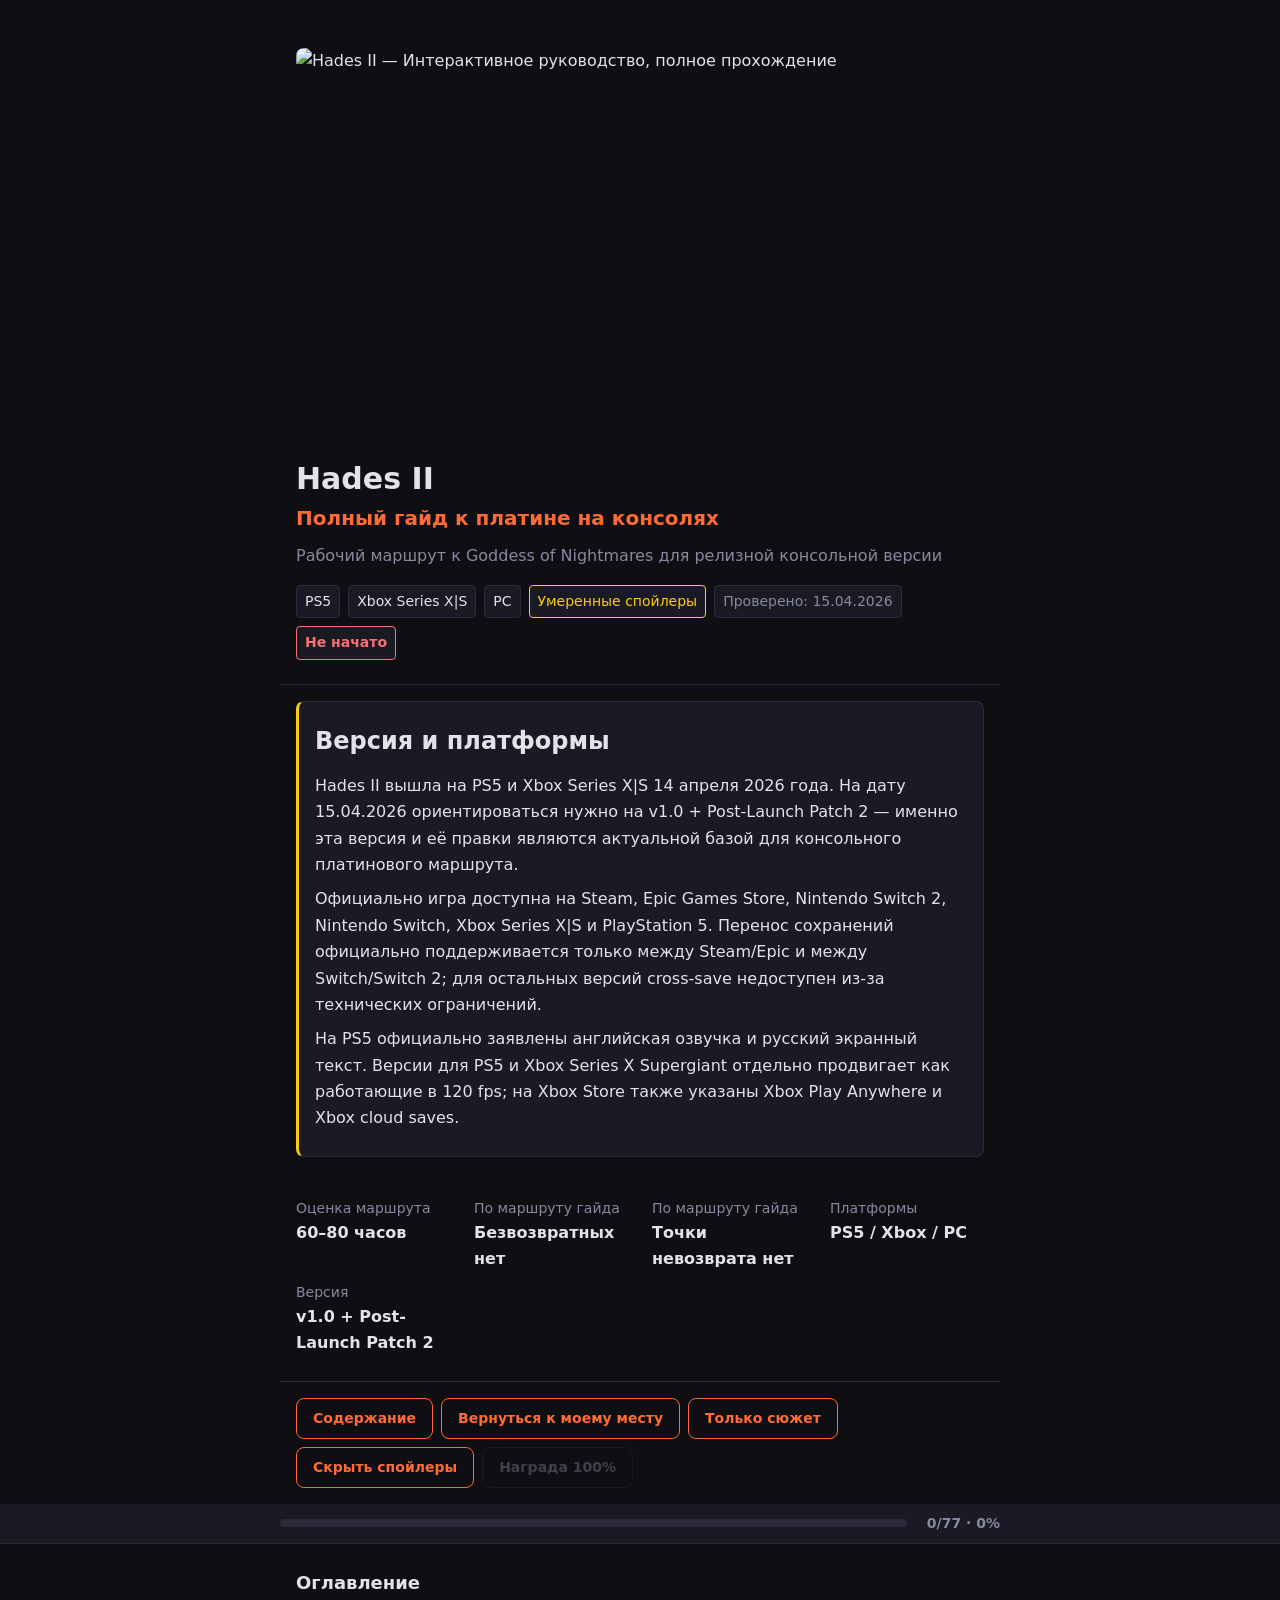
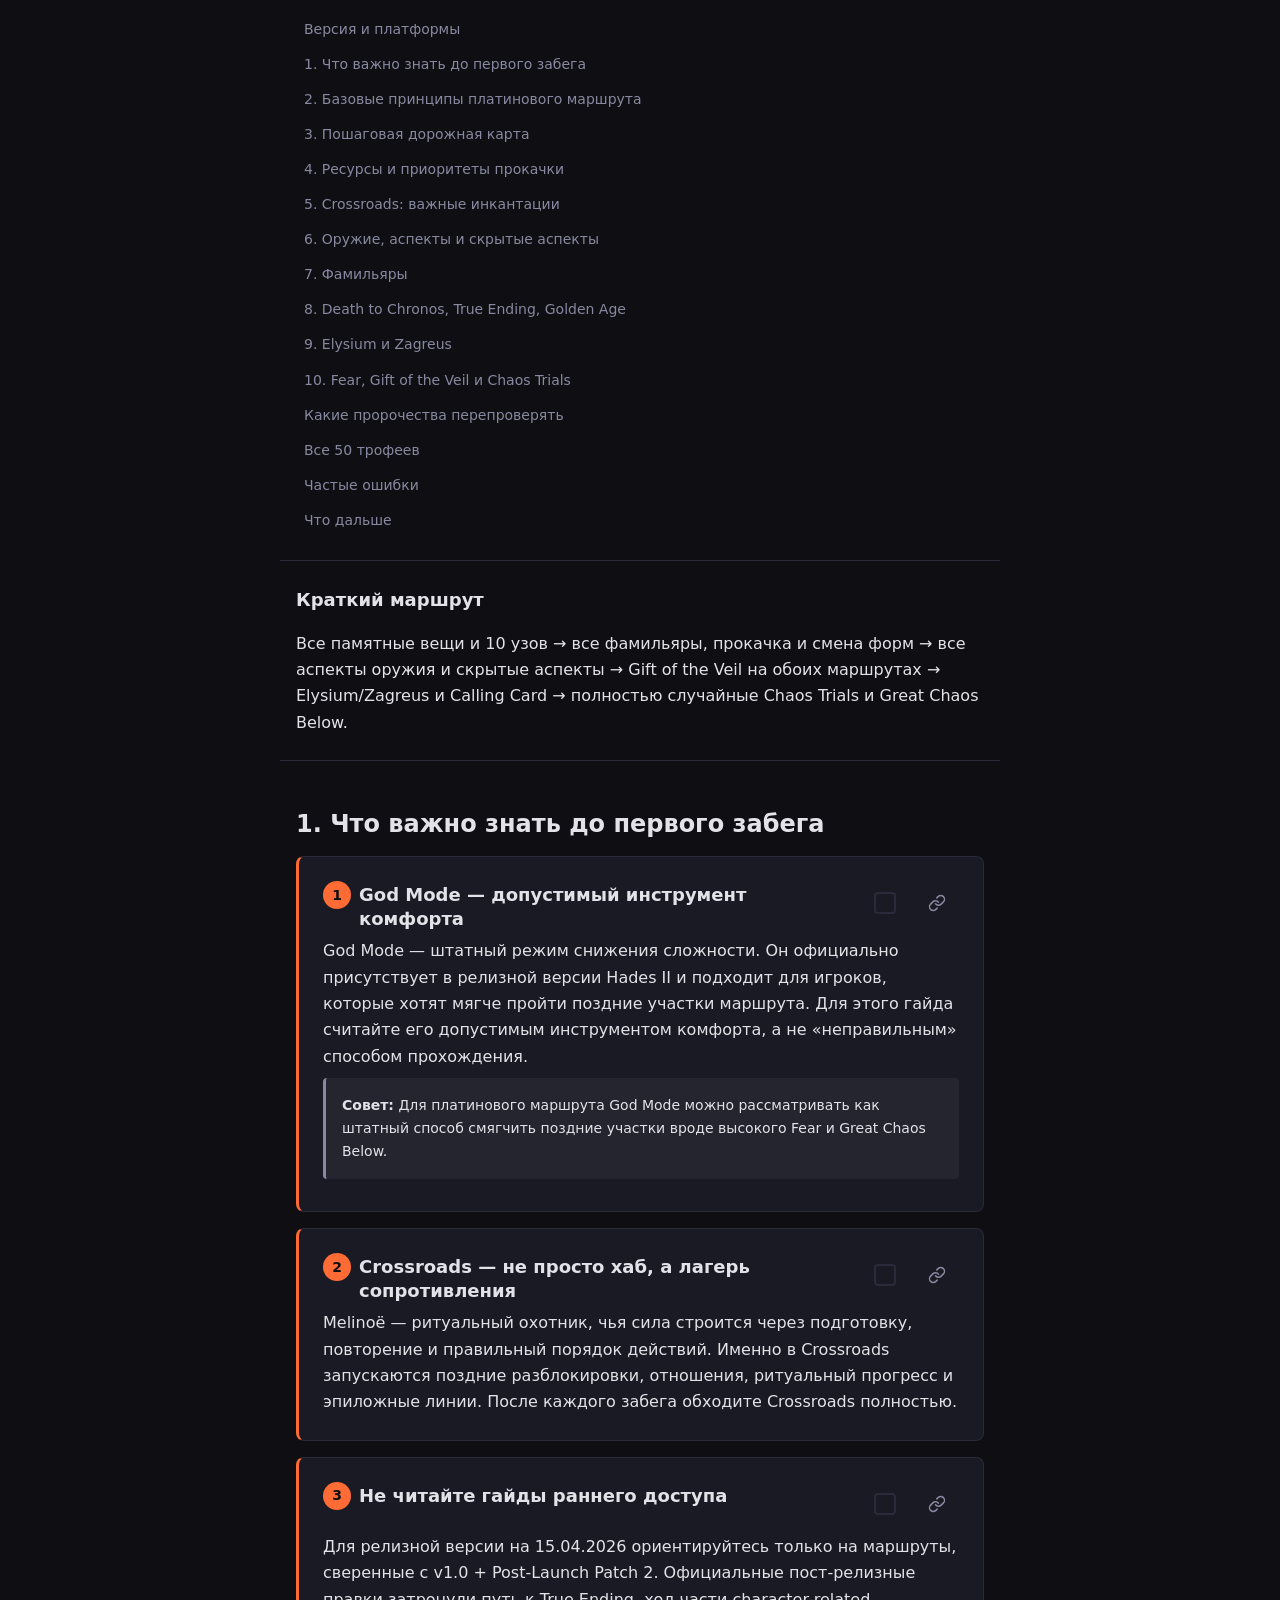
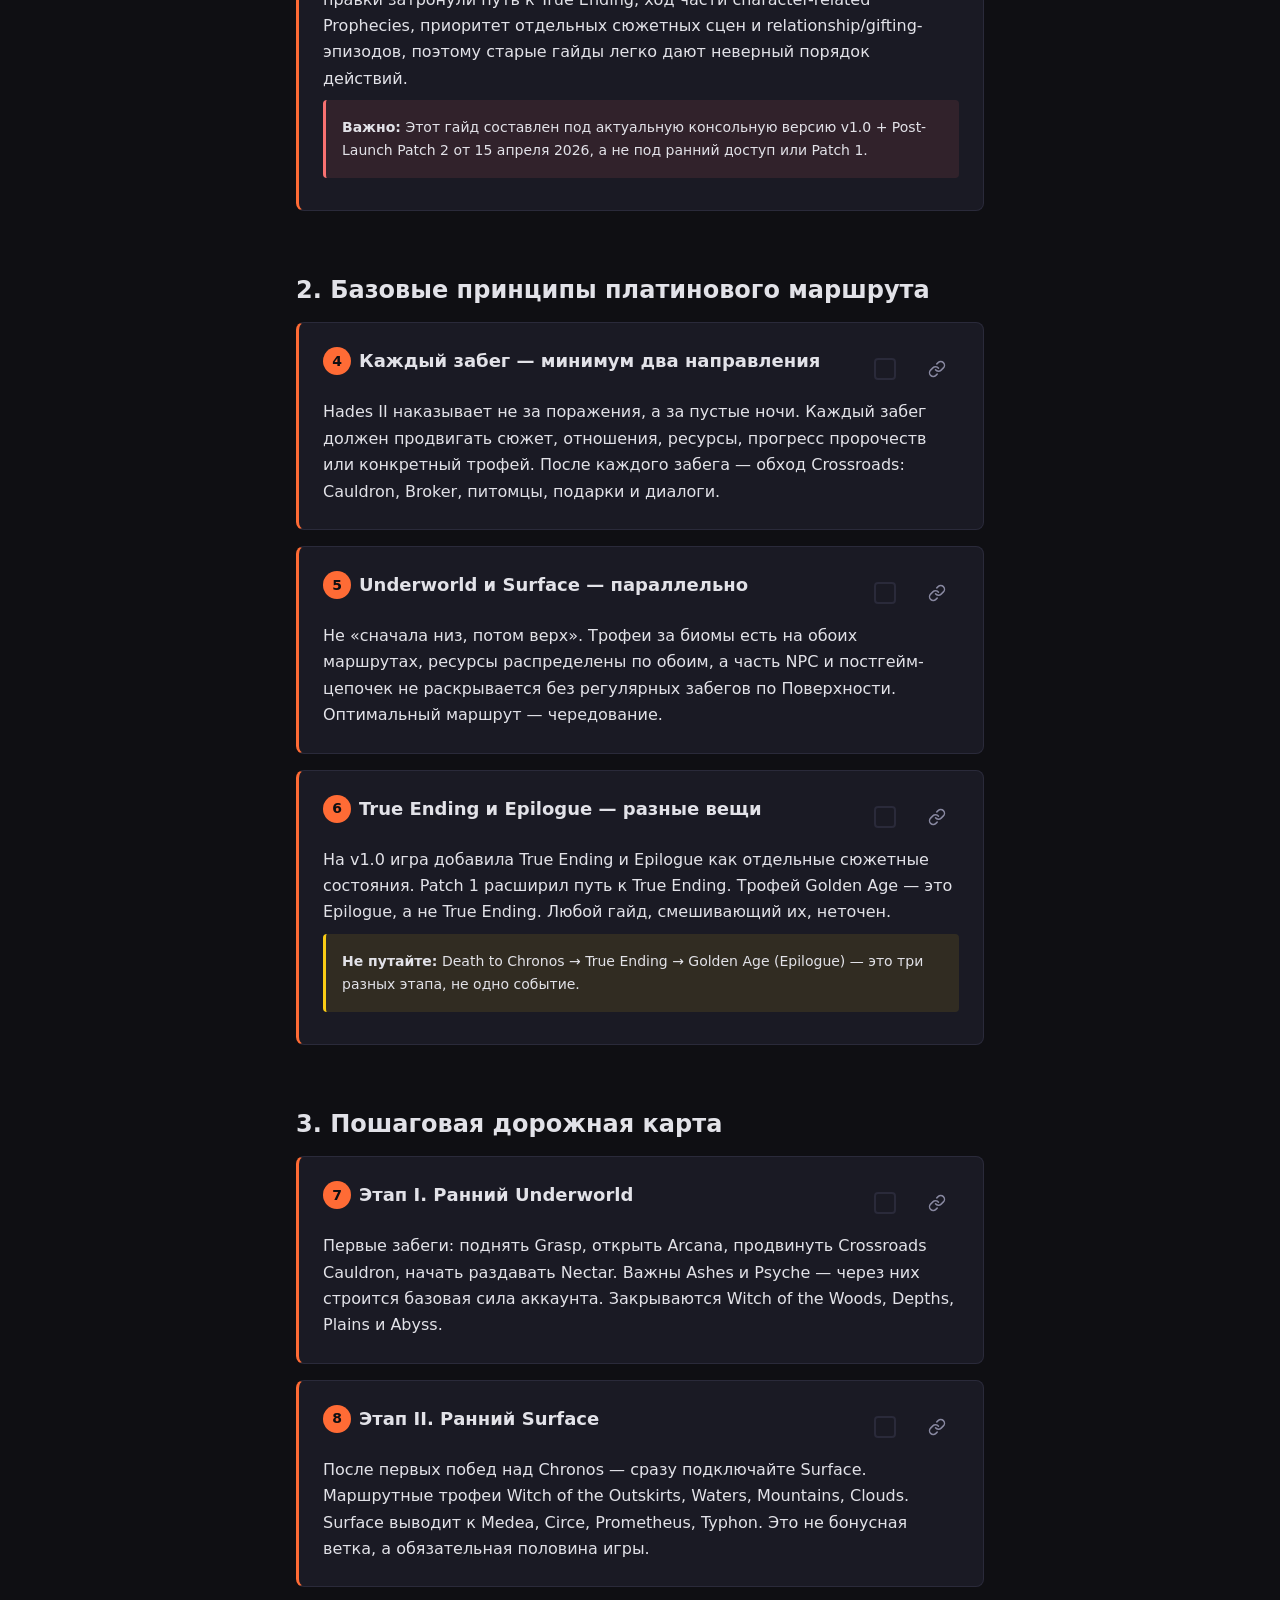
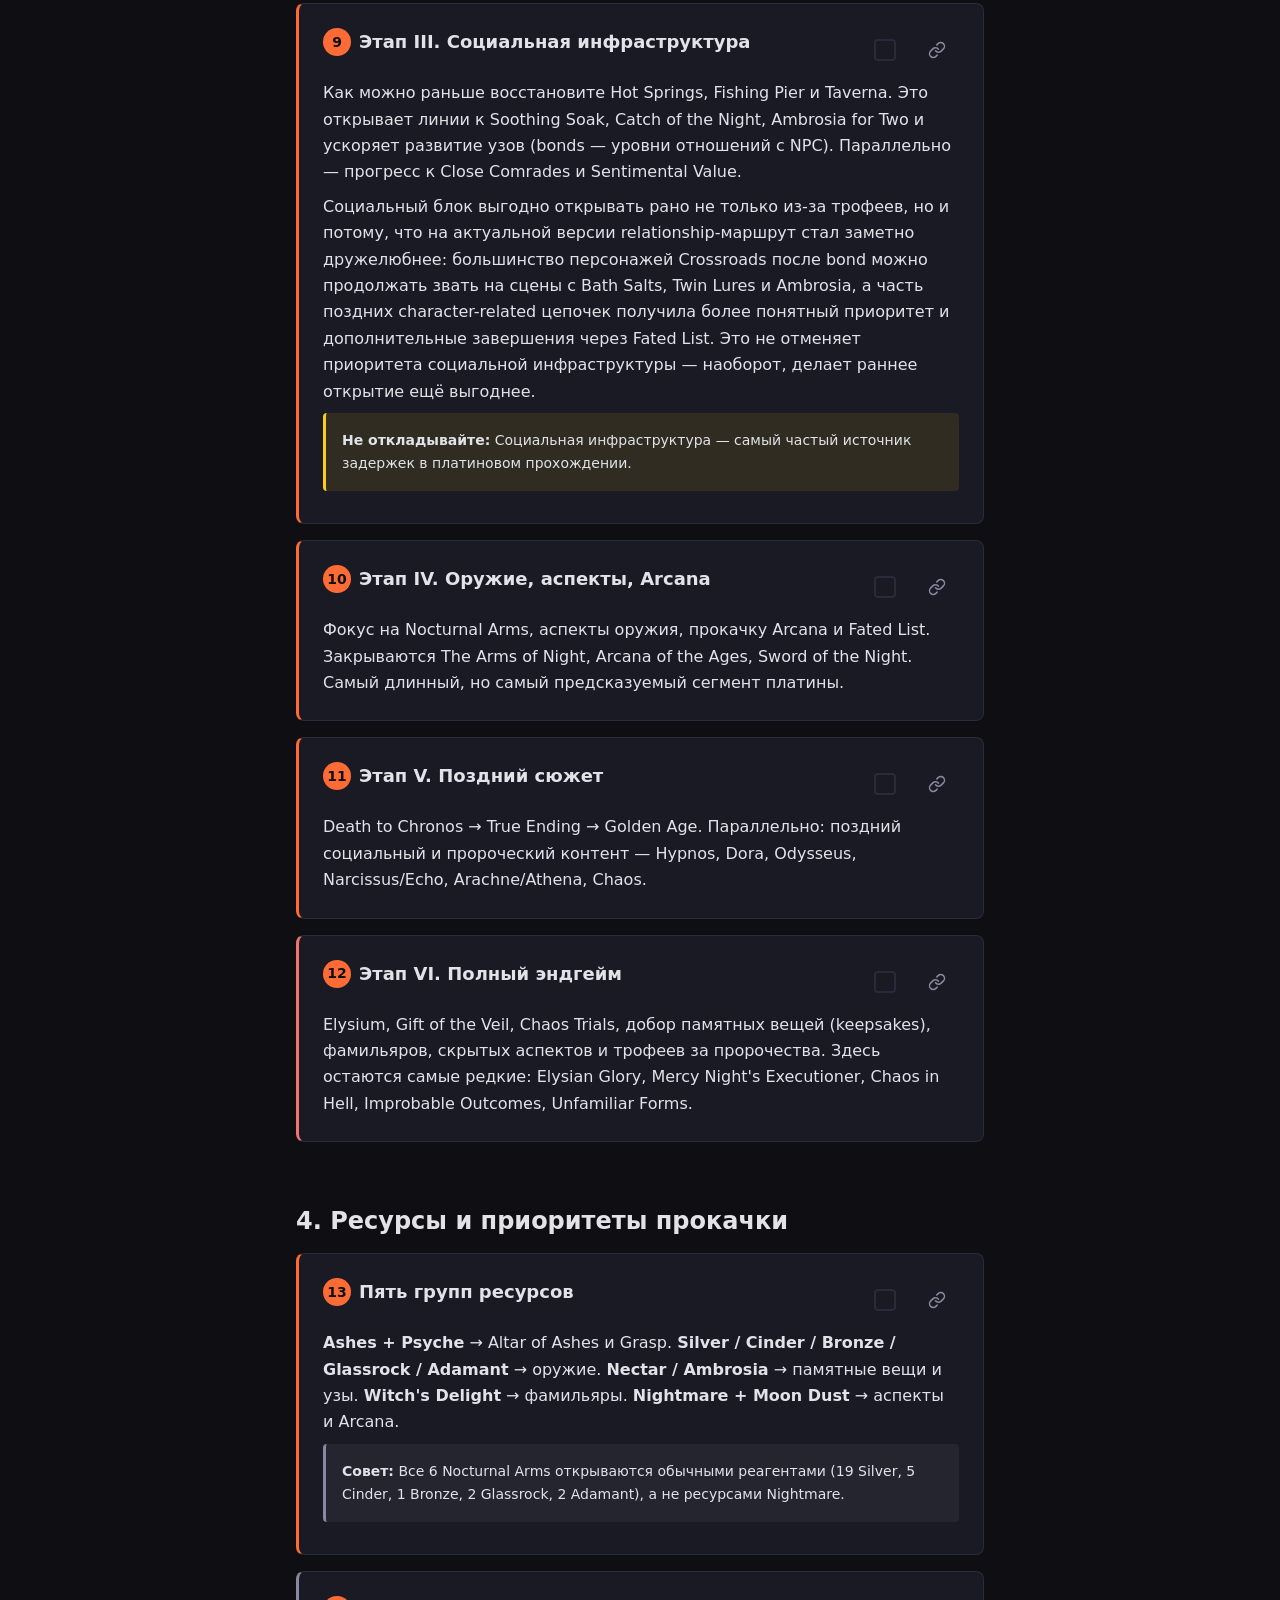
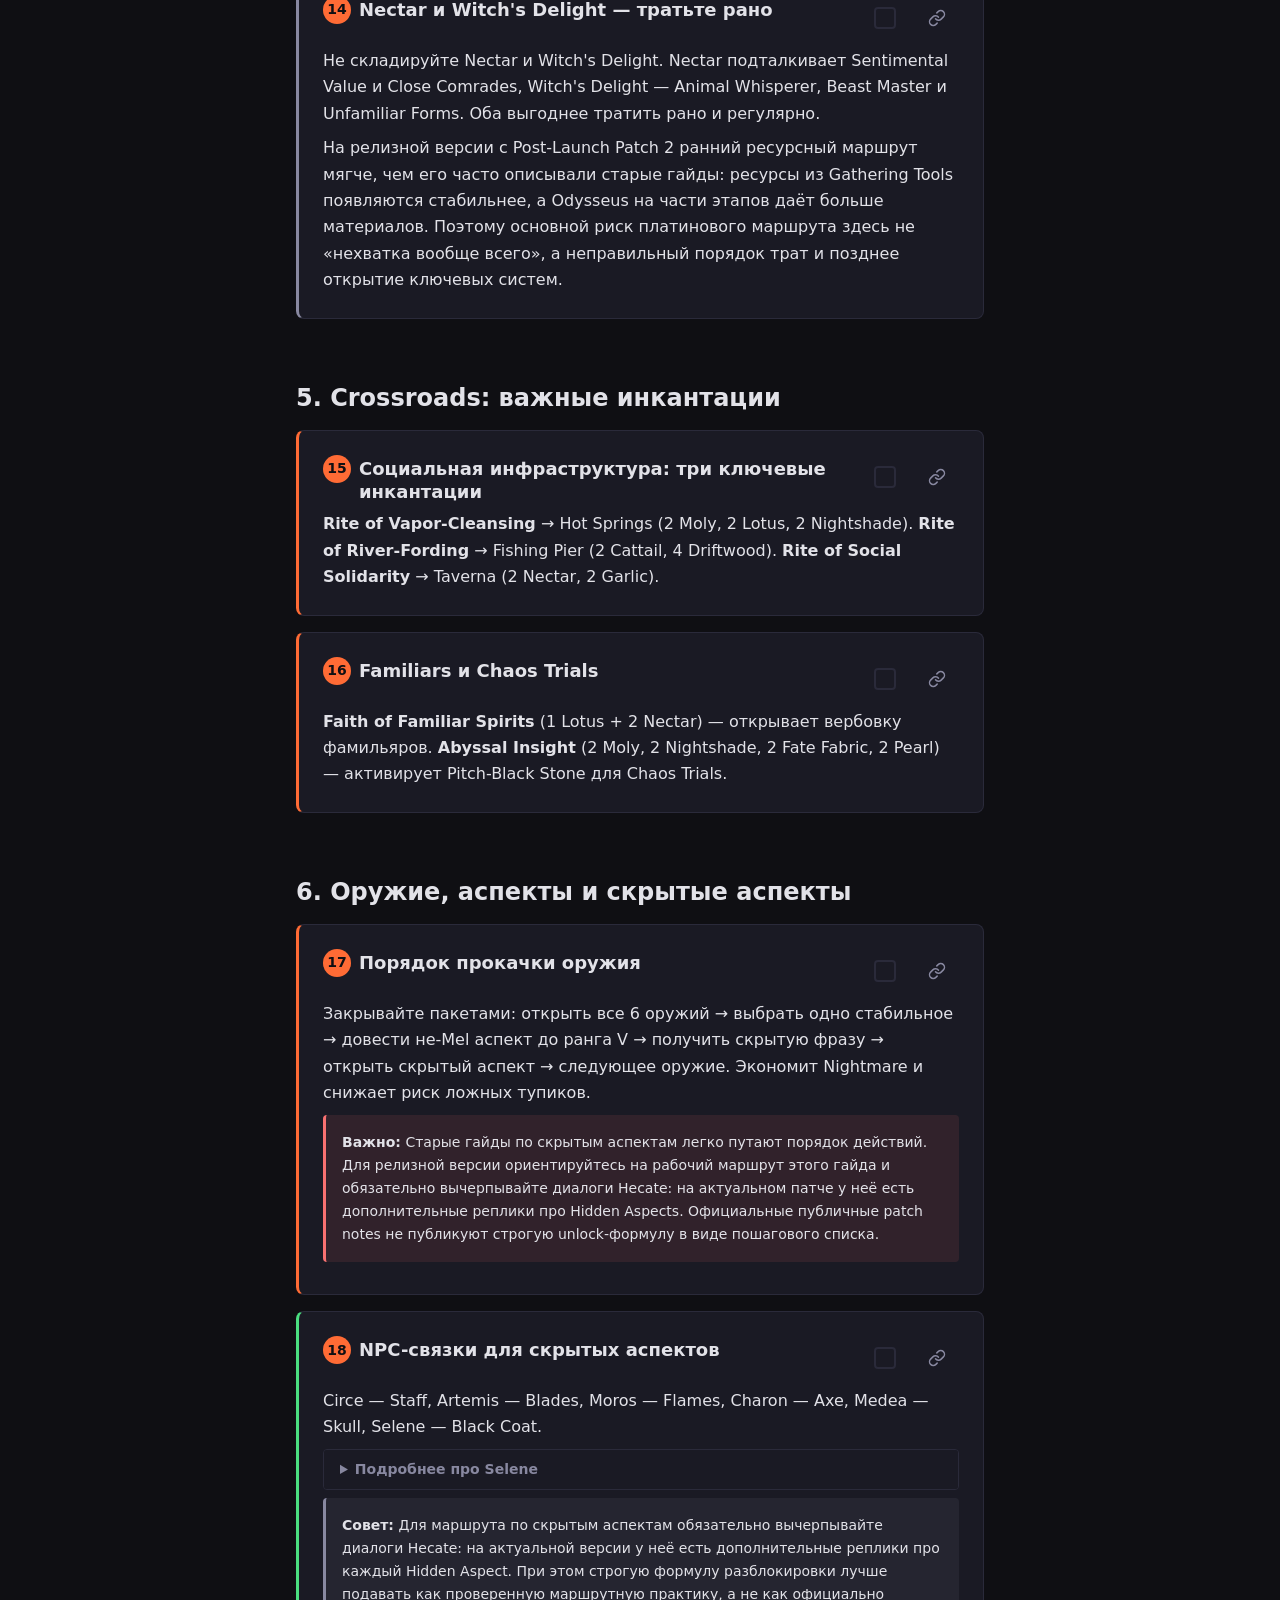
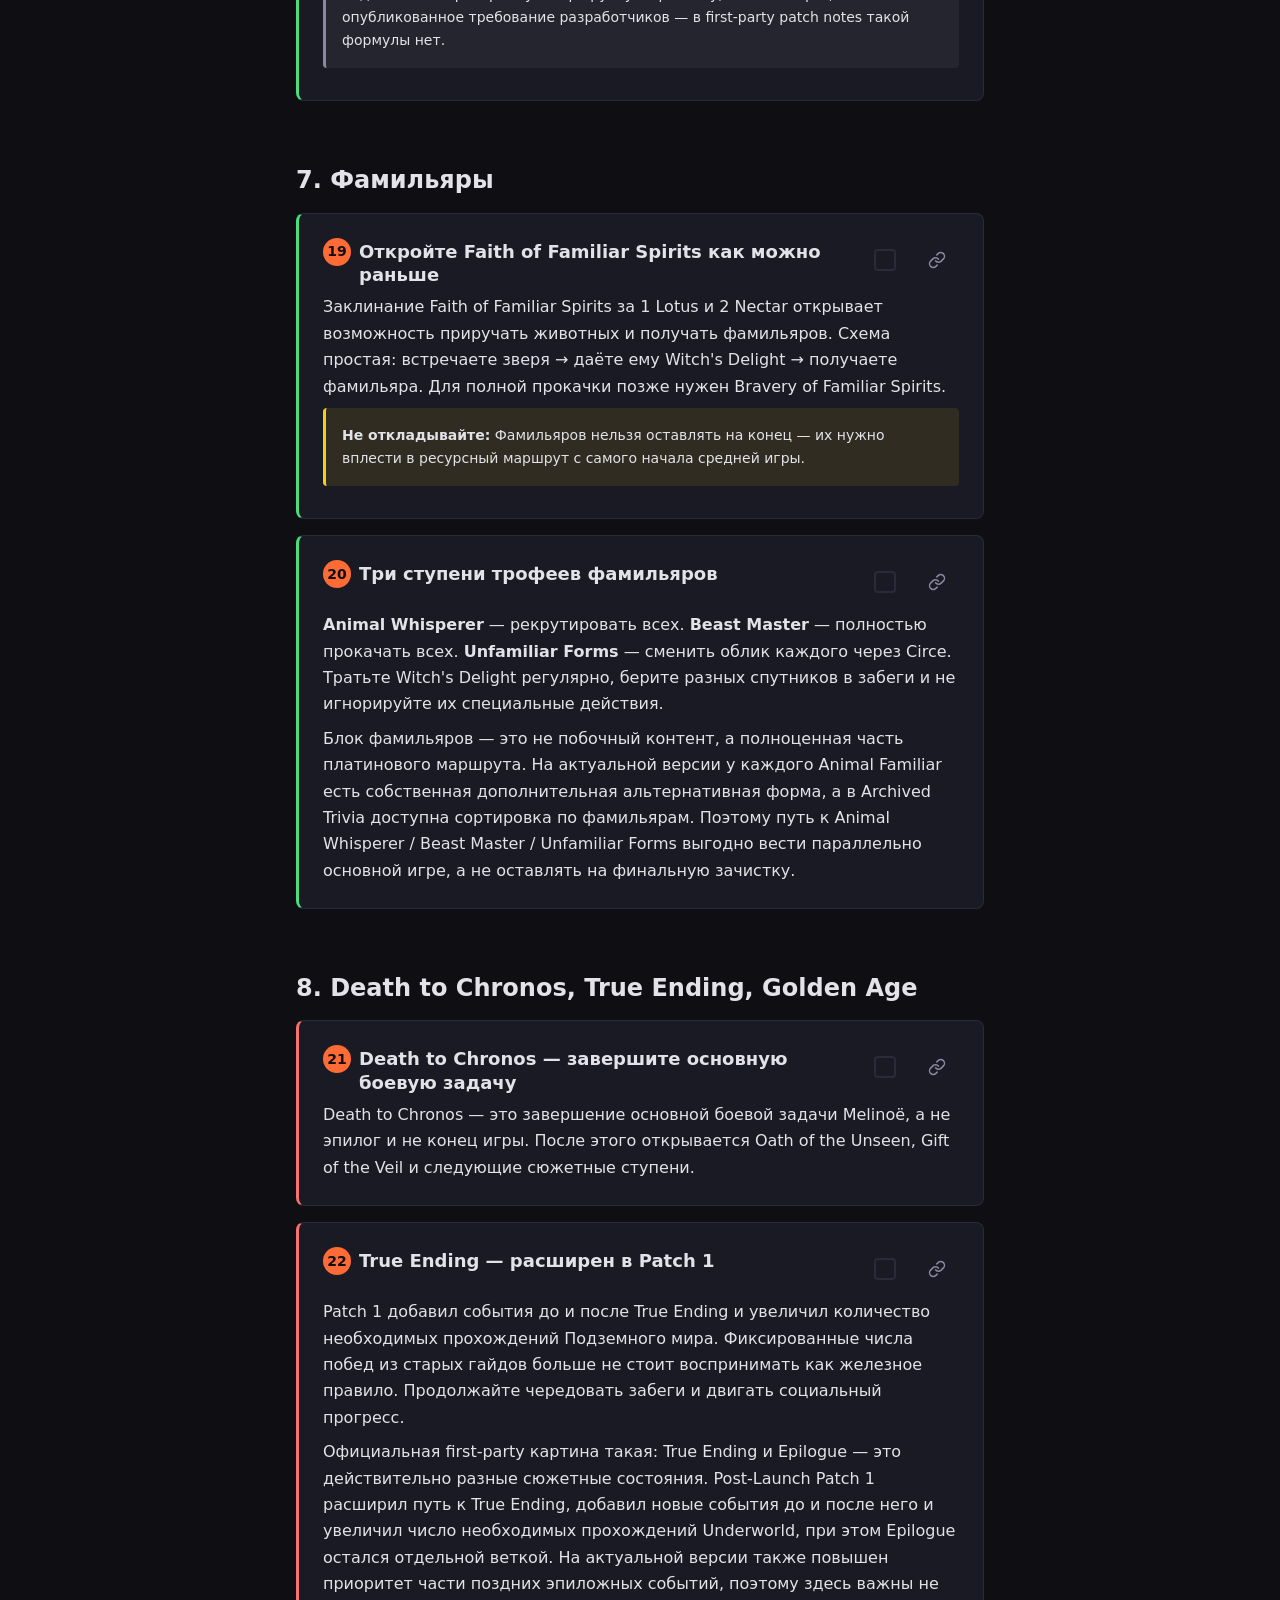
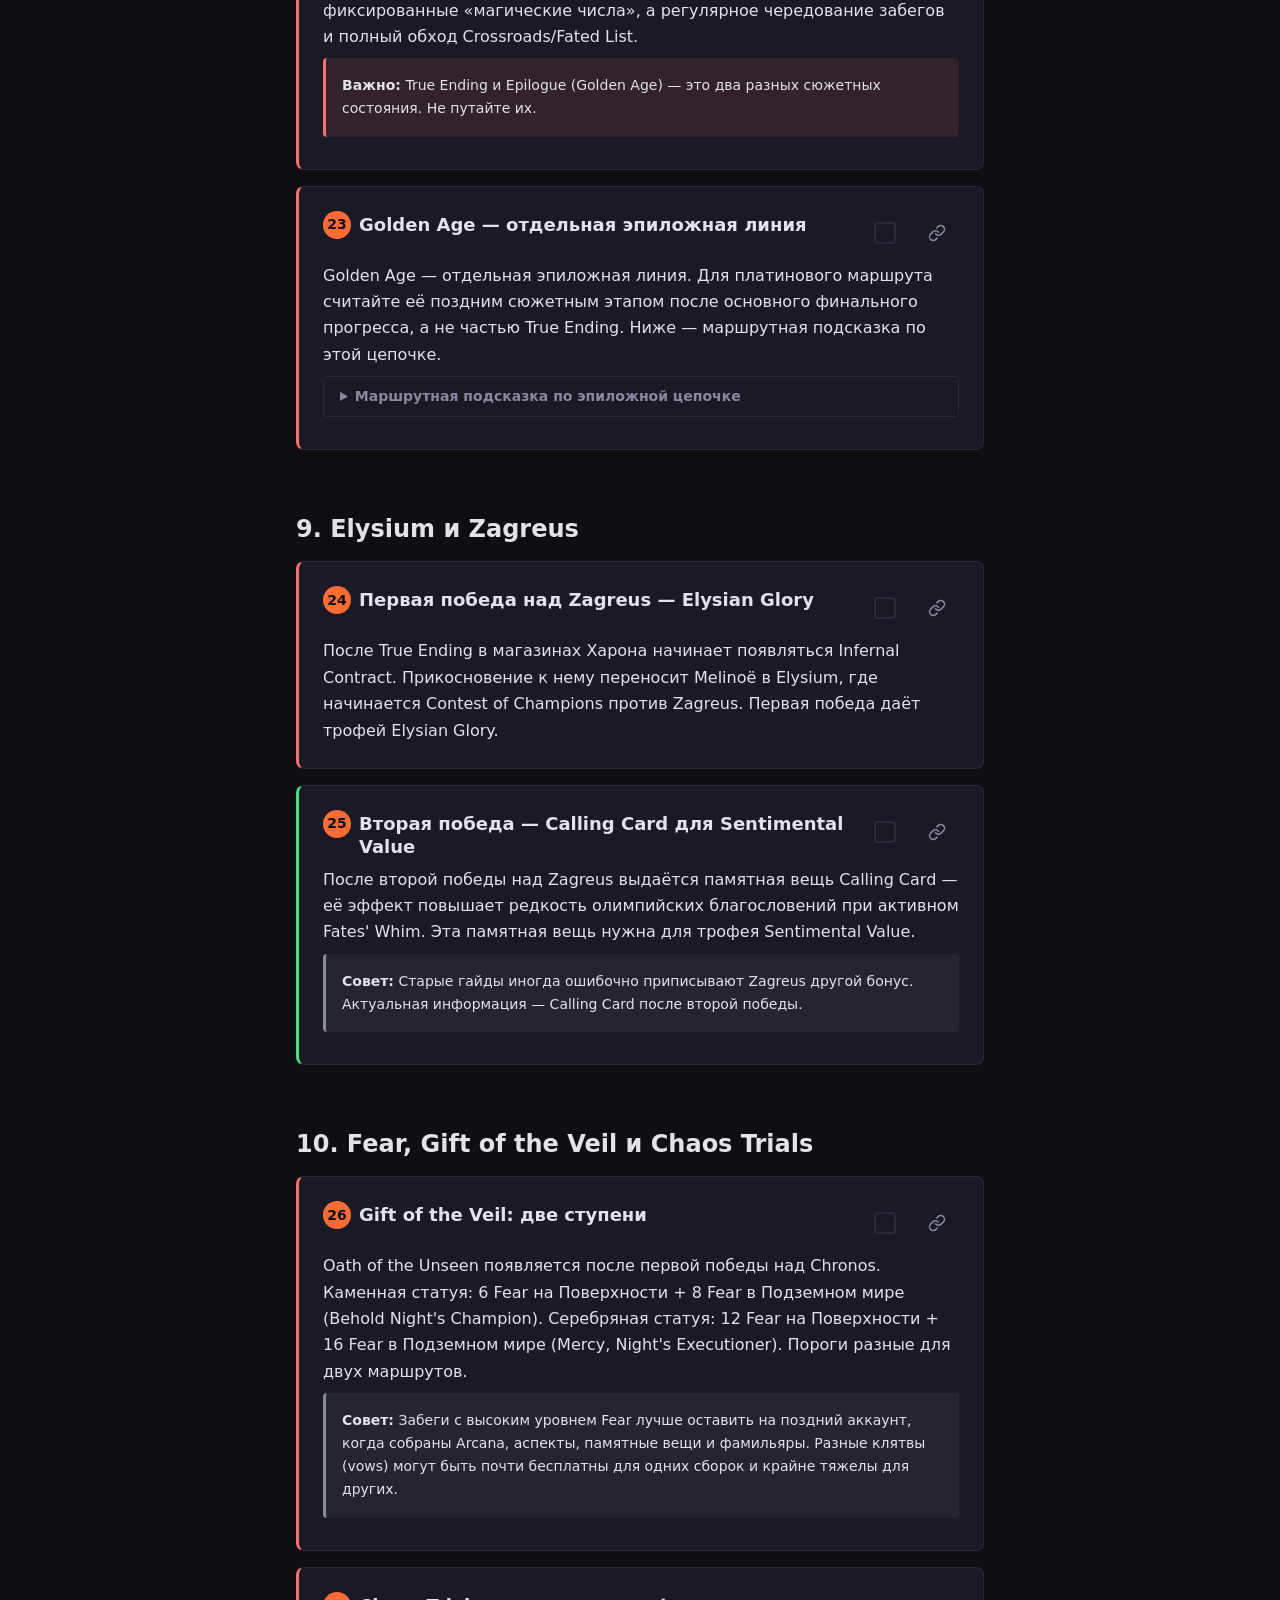
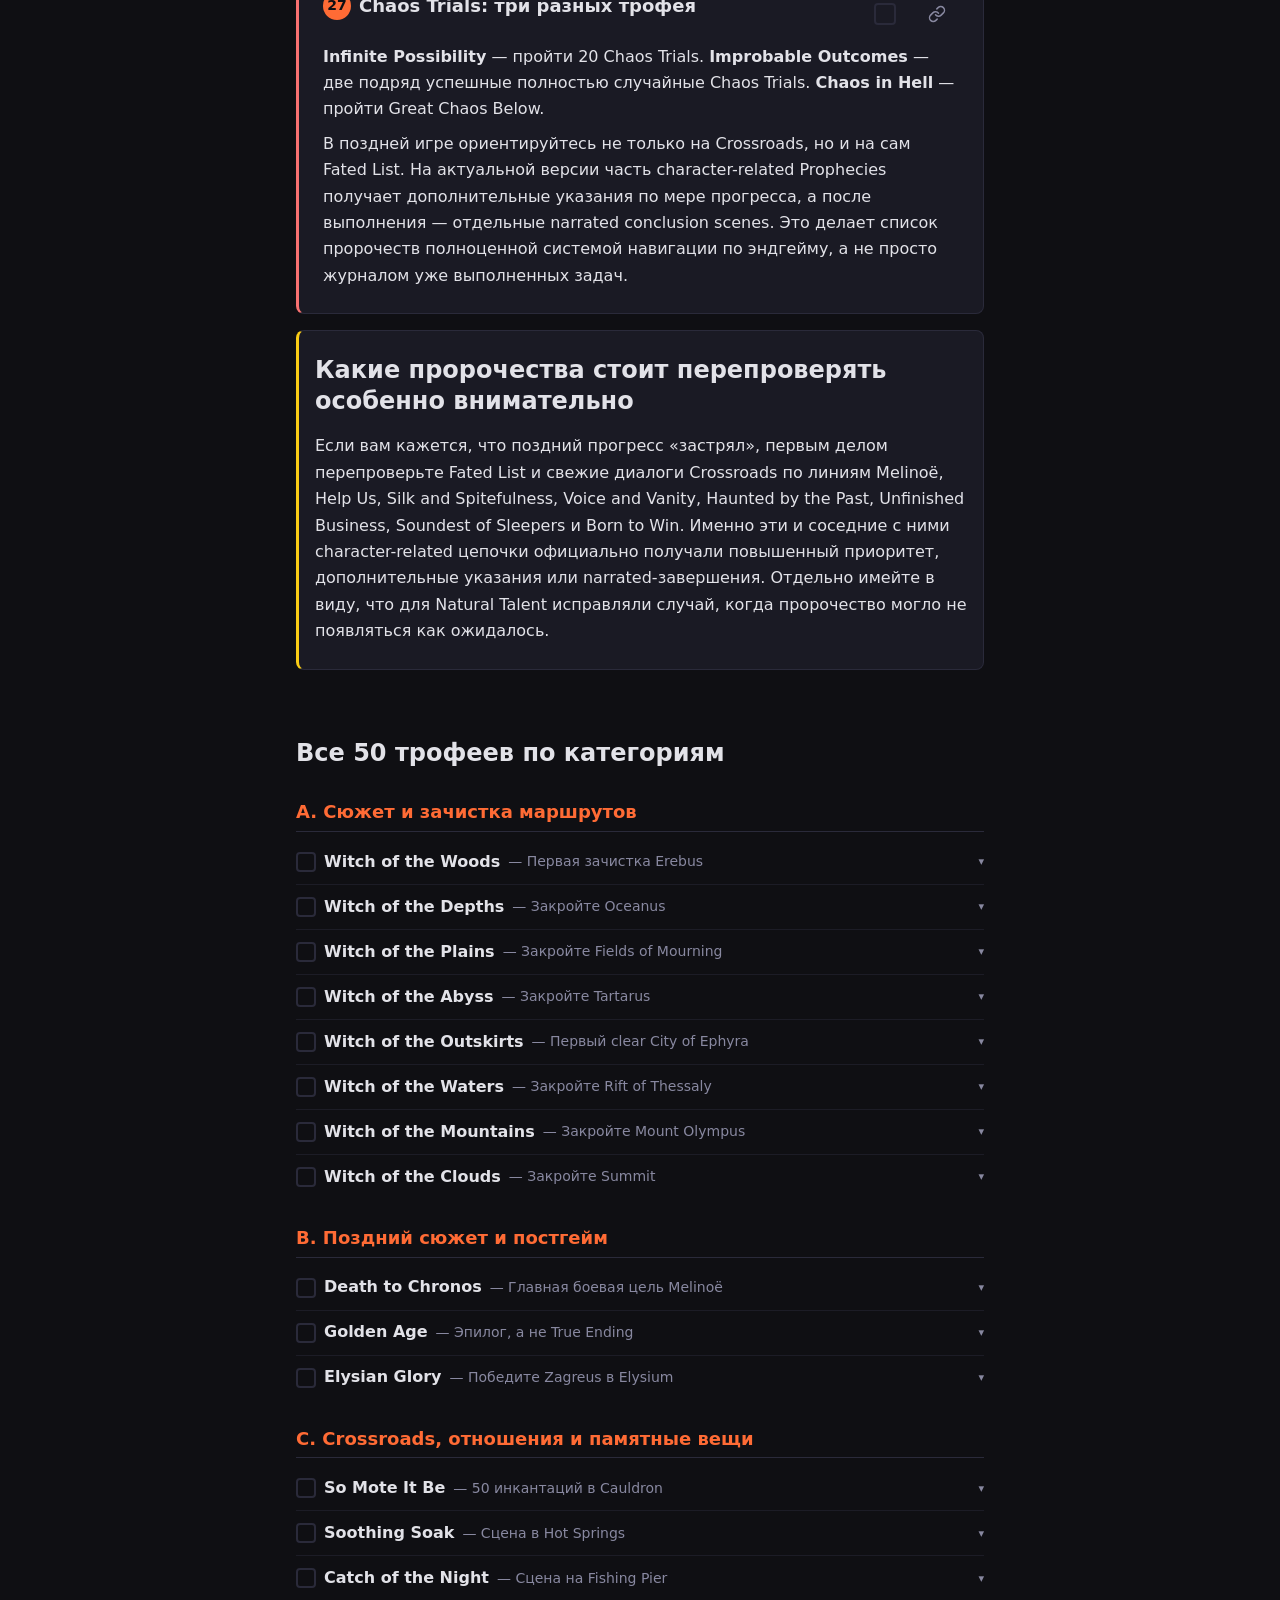
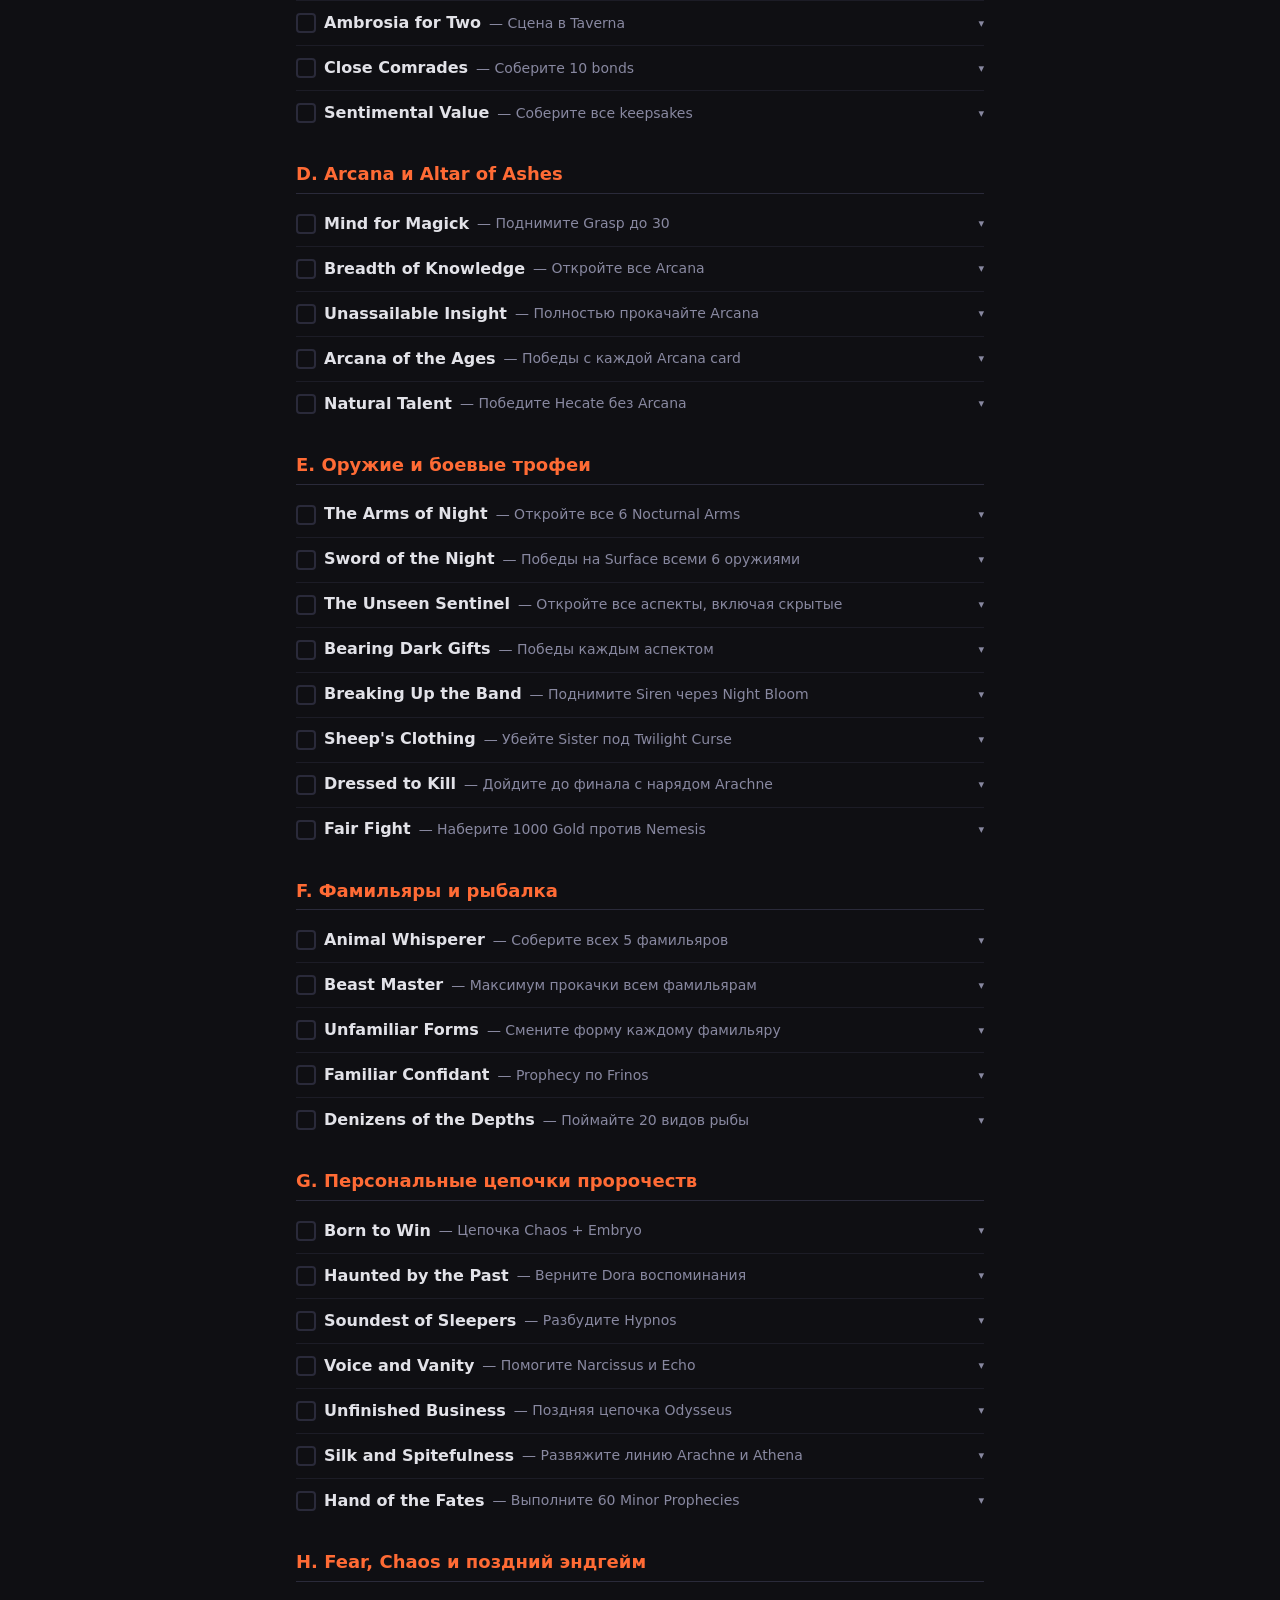
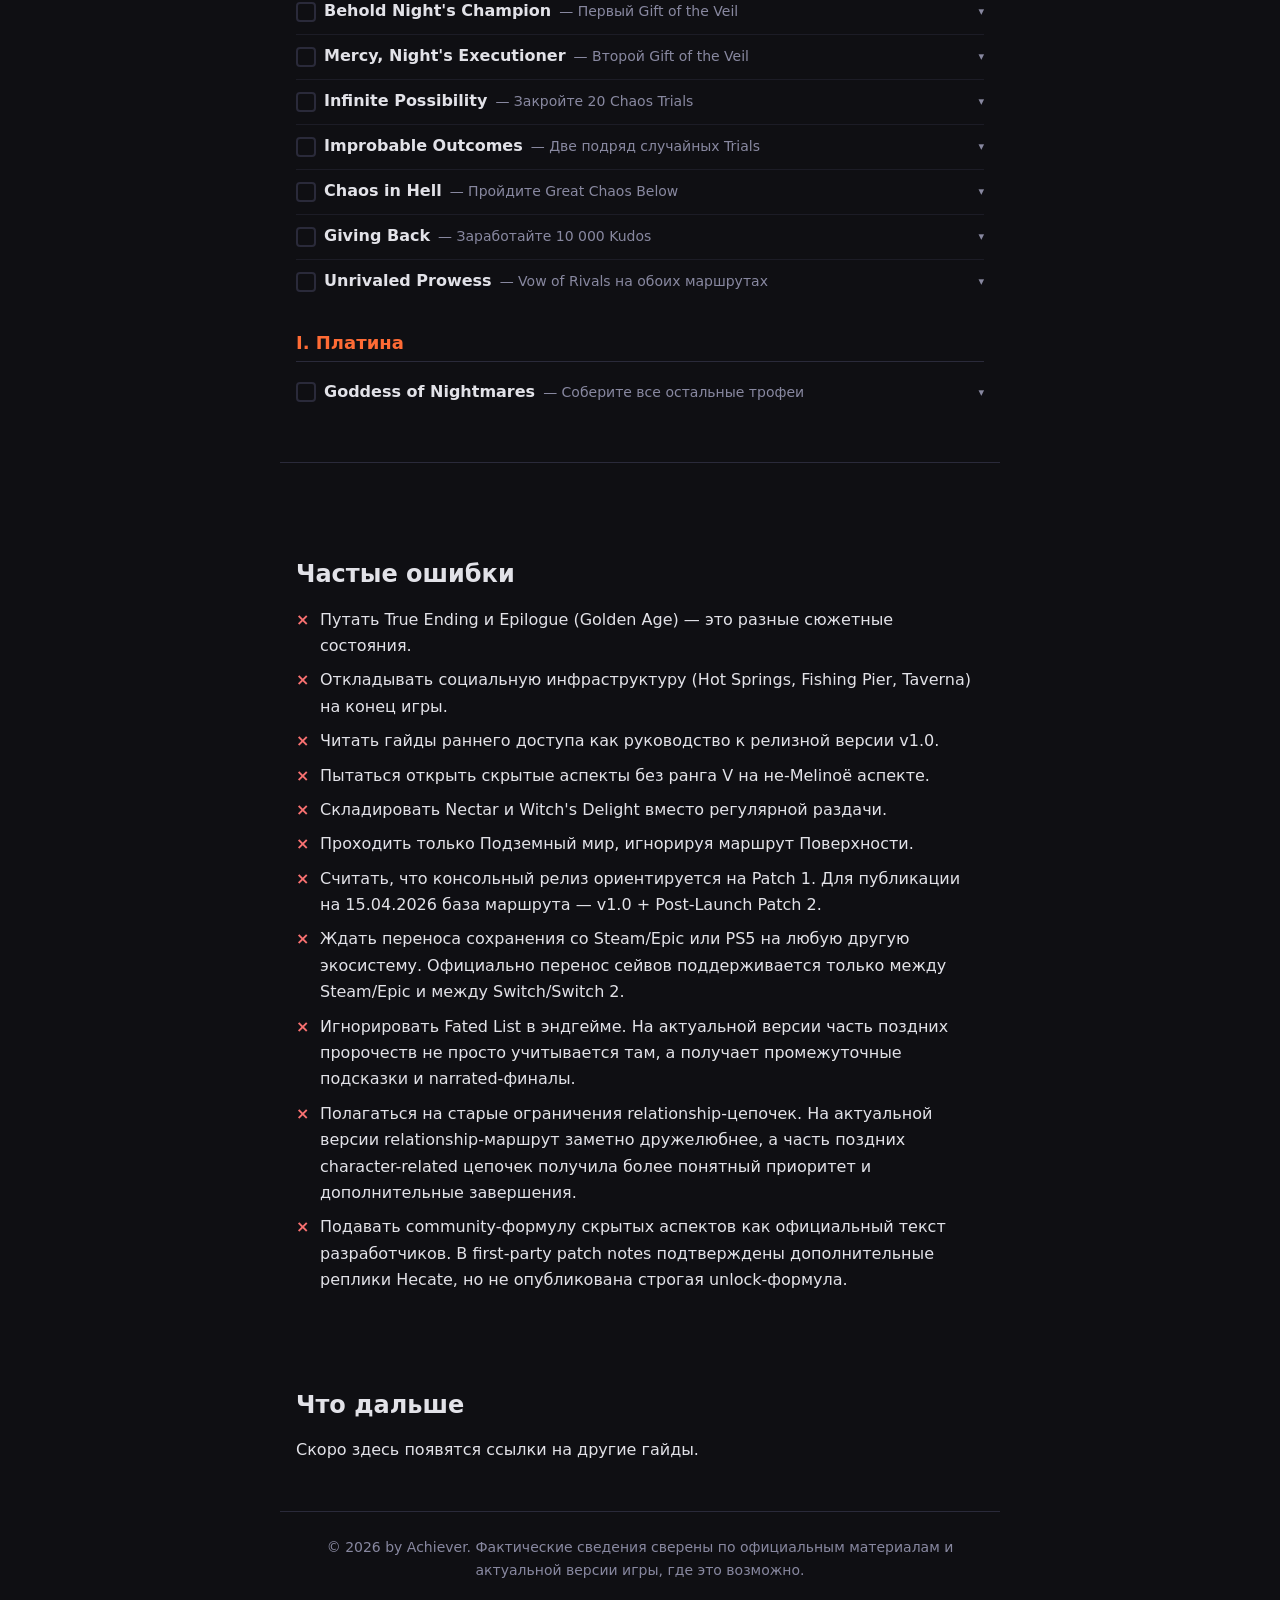
==== docs/guides/hades-2-platinum/index.html @ 4885feb8 "fix: откатить scope-нарушения и почистить контент аккордеонов - Восстановлена секция «Что дальше» и " ====
<!DOCTYPE html>
<html lang="ru">
<head>
  <meta charset="UTF-8">
  <meta name="viewport" content="width=device-width, initial-scale=1.0">

  <title>Полный гайд к платине — Hades II | Guides</title>
  <meta name="description" content="Пошаговый маршрут к платиновому трофею Goddess of Nightmares в Hades II на PS5, Xbox и PC. Все 50 трофеев, оружие, фамильяры, True Ending и эндгейм.">
  <link rel="canonical" href="https://image774477.github.io/Guides/guides/hades-2-platinum/">

  <!-- Open Graph -->
  <meta property="og:type" content="article">
  <meta property="og:title" content="Полный гайд к платине — Hades II">
  <meta property="og:description" content="Пошаговый маршрут к платиновому трофею Goddess of Nightmares в Hades II. Все 50 трофеев, оружие, фамильяры и эндгейм.">
  <meta property="og:url" content="https://image774477.github.io/Guides/guides/hades-2-platinum/">
  <meta property="og:image" content="https://image774477.github.io/Guides/guides/hades-2-platinum/cover.webp">
  <meta property="og:locale" content="ru_RU">

  <!-- Twitter Card -->
  <meta name="twitter:card" content="summary_large_image">
  <meta name="twitter:title" content="Полный гайд к платине — Hades II">
  <meta name="twitter:description" content="Пошаговый маршрут к платиновому трофею Goddess of Nightmares в Hades II. Все 50 трофеев, оружие, фамильяры и эндгейм.">
  <meta name="twitter:image" content="https://image774477.github.io/Guides/guides/hades-2-platinum/cover.webp">

  <!-- Favicon -->
  <link rel="icon" href="../../assets/icons/favicon.png" type="image/png">
  <link rel="apple-touch-icon" href="../../assets/icons/icon-192.png">

  <!-- Styles -->
  <link rel="stylesheet" href="../../assets/css/reset.css">
  <link rel="stylesheet" href="../../assets/css/theme.css">
  <link rel="stylesheet" href="../../assets/css/guide.css">
  <style>
    /* ── Trophy Accordion (локально для этой страницы) ─────────────── */
    .trophy-item {
      border-bottom: 1px solid rgba(42,42,58,.5);
    }
    .trophy-item:last-child {
      border-bottom: none;
    }
    .trophy-item__summary {
      display: flex;
      align-items: center;
      gap: var(--space-sm);
      padding: var(--space-sm) 0;
      cursor: pointer;
      list-style: none;
      min-height: 44px;
      -webkit-user-select: none;
      user-select: none;
    }
    .trophy-item__summary::-webkit-details-marker { display: none; }
    .trophy-item__summary::marker               { display: none; }

    .trophy-item__cb {
      appearance: none;
      -webkit-appearance: none;
      flex-shrink: 0;
      width: 20px;
      height: 20px;
      border: 2px solid var(--color-border);
      border-radius: var(--radius-sm);
      cursor: pointer;
      transition: border-color .15s, background-color .15s;
      position: relative;
    }
    .trophy-item__cb:checked {
      border-color: var(--color-success);
      background-color: var(--color-success);
    }
    .trophy-item__cb:checked::after {
      content: "";
      position: absolute;
      top: 2px; left: 5px;
      width: 6px; height: 10px;
      border: solid var(--color-bg);
      border-width: 0 2px 2px 0;
      transform: rotate(45deg);
    }

    .trophy-item__name {
      font-weight: 600;
      font-size: var(--text-base);
      flex-shrink: 0;
    }
    .trophy-item__teaser {
      font-size: var(--text-sm);
      color: var(--color-muted);
      flex: 1;
    }
    .trophy-item__arrow {
      flex-shrink: 0;
      font-size: .7rem;
      color: var(--color-muted);
      transition: transform .2s;
      line-height: 1;
    }
    .trophy-item[open] .trophy-item__arrow {
      transform: rotate(180deg);
    }

    .trophy-item__body {
      padding: 0 0 var(--space-md) calc(20px + var(--space-sm));
    }
    .trophy-item__body p {
      font-size: var(--text-sm);
      color: var(--color-text);
      line-height: 1.6;
      margin-bottom: var(--space-sm);
    }
    .trophy-item__body p:last-child { margin-bottom: 0; }

    .trophy-item__note,
    .trophy-item__warning {
      margin-top: var(--space-sm);
      padding: var(--space-xs) var(--space-sm);
      border-radius: var(--radius-sm);
      font-size: var(--text-sm);
      line-height: 1.5;
    }
    .trophy-item__note {
      border-left: 3px solid #63b3ed;
      background: rgba(99,179,237,.08);
    }
    .trophy-item__warning {
      border-left: 3px solid var(--color-warning);
      background: rgba(250,204,21,.08);
    }
  </style>
</head>
<body>

  <!-- ===== HEADER ===== -->
  <header class="guide-header" id="top">
    <img class="guide-header__cover" src="cover-banner.png" alt="Hades II — Интерактивное руководство, полное прохождение" width="1200" height="675">
    <h1 class="guide-header__title">Hades II</h1>
    <p class="guide-header__subtitle">Полный гайд к платине на консолях</p>
    <p class="guide-header__description">Рабочий маршрут к Goddess of Nightmares для релизной консольной версии</p>
    <div class="guide-header__meta-badges">
      <span class="badge badge--platform">PS5</span>
      <span class="badge badge--platform">Xbox Series X|S</span>
      <span class="badge badge--platform">PC</span>
      <span class="badge badge--spoiler">Умеренные спойлеры</span>
      <time class="badge badge--date" datetime="2026-04-15">Проверено: 15.04.2026</time>
      <span class="badge badge--status" id="guide-status" data-status="not-started">Не начато</span>
    </div>
  </header>

  <!-- ===== VERSION & PLATFORMS ===== -->
  <section class="version-platforms" id="section-version" aria-labelledby="section-version-heading">
    <h2 id="section-version-heading" class="section-heading">Версия и платформы</h2>
    <p>Hades II вышла на PS5 и Xbox Series X|S 14 апреля 2026 года. На дату 15.04.2026 ориентироваться нужно на v1.0 + Post-Launch Patch 2 — именно эта версия и её правки являются актуальной базой для консольного платинового маршрута.</p>
    <p>Официально игра доступна на Steam, Epic Games Store, Nintendo Switch 2, Nintendo Switch, Xbox Series X|S и PlayStation 5. Перенос сохранений официально поддерживается только между Steam/Epic и между Switch/Switch 2; для остальных версий cross-save недоступен из-за технических ограничений.</p>
    <p>На PS5 официально заявлены английская озвучка и русский экранный текст. Версии для PS5 и Xbox Series X Supergiant отдельно продвигает как работающие в 120 fps; на Xbox Store также указаны Xbox Play Anywhere и Xbox cloud saves.</p>
  </section>

  <!-- ===== RESUME BANNER ===== -->
  <div class="resume-banner" id="resume-banner" hidden>
    <p class="resume-banner__text">Последнее место чтения: <span id="resume-step-name"></span></p>
    <button class="resume-banner__btn" id="resume-btn" type="button">Вернуться</button>
    <button class="resume-banner__close" id="resume-close" type="button" aria-label="Закрыть">&times;</button>
  </div>

  <!-- ===== META SUMMARY ===== -->
  <section class="meta-summary" aria-label="Сводка">
    <dl class="meta-summary__list">
      <div class="meta-summary__item">
        <dt>Оценка маршрута</dt>
        <dd>60–80 часов</dd>
      </div>
      <div class="meta-summary__item">
        <dt>По маршруту гайда</dt>
        <dd>Безвозвратных нет</dd>
      </div>
      <div class="meta-summary__item">
        <dt>По маршруту гайда</dt>
        <dd>Точки невозврата нет</dd>
      </div>
      <div class="meta-summary__item">
        <dt>Платформы</dt>
        <dd>PS5 / Xbox / PC</dd>
      </div>
      <div class="meta-summary__item">
        <dt>Версия</dt>
        <dd>v1.0 + Post-Launch Patch 2</dd>
      </div>
    </dl>
  </section>

  <!-- ===== QUICK ACTIONS ===== -->
  <nav class="quick-actions" aria-label="Быстрые действия">
    <button class="quick-actions__btn" id="btn-toc" type="button" data-action="open-toc">Содержание</button>
    <button class="quick-actions__btn" id="btn-resume" type="button">Вернуться к моему месту</button>
    <button class="quick-actions__btn" id="btn-story-only" type="button">Только сюжет</button>
    <button class="quick-actions__btn" id="btn-spoilers" type="button">Скрыть спойлеры</button>
    <button class="quick-actions__btn" id="btn-achievement" type="button" disabled title="Откроется после 100% прохождения гайда">Награда 100%</button>
  </nav>

  <!-- ===== PROGRESS BAR ===== -->
  <div class="progress-bar" id="progress-bar">
    <div class="progress-bar__inner">
      <div class="progress-bar__track">
        <div class="progress-bar__fill" id="progress-fill"></div>
      </div>
      <span class="progress-bar__text" id="progress-text">0/0 · 0%</span>
    </div>
  </div>

  <!-- ===== TABLE OF CONTENTS ===== -->
  <nav class="toc" id="toc" aria-label="Оглавление">
    <button class="toc__close" type="button" aria-label="Закрыть оглавление">&times;</button>
    <h2 class="toc__heading">Оглавление</h2>
    <ol class="toc__list">
      <li class="toc__item"><a class="toc__link" href="#section-version">Версия и платформы</a></li>
      <li class="toc__item"><a class="toc__link" href="#section-before-start">1. Что важно знать до первого забега</a></li>
      <li class="toc__item"><a class="toc__link" href="#section-principles">2. Базовые принципы платинового маршрута</a></li>
      <li class="toc__item"><a class="toc__link" href="#section-roadmap">3. Пошаговая дорожная карта</a></li>
      <li class="toc__item"><a class="toc__link" href="#section-resources">4. Ресурсы и приоритеты прокачки</a></li>
      <li class="toc__item"><a class="toc__link" href="#section-incantations">5. Crossroads: важные инкантации</a></li>
      <li class="toc__item"><a class="toc__link" href="#section-weapons">6. Оружие, аспекты и скрытые аспекты</a></li>
      <li class="toc__item"><a class="toc__link" href="#section-familiars">7. Фамильяры</a></li>
      <li class="toc__item"><a class="toc__link" href="#section-endings">8. Death to Chronos, True Ending, Golden Age</a></li>
      <li class="toc__item"><a class="toc__link" href="#section-elysium">9. Elysium и Zagreus</a></li>
      <li class="toc__item"><a class="toc__link" href="#section-endgame">10. Fear, Gift of the Veil и Chaos Trials</a></li>
      <li class="toc__item"><a class="toc__link" href="#section-prophecy-check">Какие пророчества перепроверять</a></li>
      <li class="toc__item"><a class="toc__link" href="#trophy-checklist">Все 50 трофеев</a></li>
      <li class="toc__item"><a class="toc__link" href="#section-mistakes">Частые ошибки</a></li>
      <li class="toc__item"><a class="toc__link" href="#section-next">Что дальше</a></li>
    </ol>
  </nav>

  <!-- ===== QUICK ROUTE ===== -->
  <section class="quick-route" id="quick-route">
    <h2 class="quick-route__heading">Краткий маршрут</h2>
    <p>Все памятные вещи и 10 узов → все фамильяры, прокачка и смена форм → все аспекты оружия и скрытые аспекты → Gift of the Veil на обоих маршрутах → Elysium/Zagreus и Calling Card → полностью случайные Chaos Trials и Great Chaos Below.</p>
  </section>

  <!-- ===== MAIN STEPS ===== -->
  <main class="guide-content" id="guide-content"
        data-guide-id="hades-2-platinum"
        data-total-steps="27">

    <!-- ===== SECTION 1: Что важно знать ===== -->
    <section id="section-before-start" aria-labelledby="section-before-start-heading">
      <h2 id="section-before-start-heading" class="section-heading">1. Что важно знать до первого забега</h2>

      <article class="step" id="step-1" data-step-type="critical" data-step-num="1">
        <div class="step__header">
          <span class="step__number">1</span>
          <h3 class="step__title">God Mode — допустимый инструмент комфорта</h3>
          <div class="step__actions">
            <label class="step__checkbox">
              <input type="checkbox" data-step="step-1" aria-label="Отметить шаг 1">
            </label>
            <button class="step__link-btn" type="button" data-link="step-1" aria-label="Копировать ссылку на шаг 1" title="Копировать ссылку">
              <svg viewBox="0 0 24 24" fill="none" stroke="currentColor" stroke-width="2" stroke-linecap="round" stroke-linejoin="round"><path d="M10 13a5 5 0 0 0 7.54.54l3-3a5 5 0 0 0-7.07-7.07l-1.72 1.71"/><path d="M14 11a5 5 0 0 0-7.54-.54l-3 3a5 5 0 0 0 7.07 7.07l1.71-1.71"/></svg>
            </button>
          </div>
        </div>
        <div class="step__body">
          <p>God Mode — штатный режим снижения сложности. Он официально присутствует в релизной версии Hades II и подходит для игроков, которые хотят мягче пройти поздние участки маршрута. Для этого гайда считайте его допустимым инструментом комфорта, а не «неправильным» способом прохождения.</p>
          <div class="note">
            <p><strong>Совет:</strong> Для платинового маршрута God Mode можно рассматривать как штатный способ смягчить поздние участки вроде высокого Fear и Great Chaos Below.</p>
          </div>
        </div>
      </article>

      <article class="step" id="step-2" data-step-type="critical" data-step-num="2">
        <div class="step__header">
          <span class="step__number">2</span>
          <h3 class="step__title">Crossroads — не просто хаб, а лагерь сопротивления</h3>
          <div class="step__actions">
            <label class="step__checkbox">
              <input type="checkbox" data-step="step-2" aria-label="Отметить шаг 2">
            </label>
            <button class="step__link-btn" type="button" data-link="step-2" aria-label="Копировать ссылку на шаг 2" title="Копировать ссылку">
              <svg viewBox="0 0 24 24" fill="none" stroke="currentColor" stroke-width="2" stroke-linecap="round" stroke-linejoin="round"><path d="M10 13a5 5 0 0 0 7.54.54l3-3a5 5 0 0 0-7.07-7.07l-1.72 1.71"/><path d="M14 11a5 5 0 0 0-7.54-.54l-3 3a5 5 0 0 0 7.07 7.07l1.71-1.71"/></svg>
            </button>
          </div>
        </div>
        <div class="step__body">
          <p>Melinoë — ритуальный охотник, чья сила строится через подготовку, повторение и правильный порядок действий. Именно в Crossroads запускаются поздние разблокировки, отношения, ритуальный прогресс и эпиложные линии. После каждого забега обходите Crossroads полностью.</p>
        </div>
      </article>

      <article class="step" id="step-3" data-step-type="critical" data-step-num="3">
        <div class="step__header">
          <span class="step__number">3</span>
          <h3 class="step__title">Не читайте гайды раннего доступа</h3>
          <div class="step__actions">
            <label class="step__checkbox">
              <input type="checkbox" data-step="step-3" aria-label="Отметить шаг 3">
            </label>
            <button class="step__link-btn" type="button" data-link="step-3" aria-label="Копировать ссылку на шаг 3" title="Копировать ссылку">
              <svg viewBox="0 0 24 24" fill="none" stroke="currentColor" stroke-width="2" stroke-linecap="round" stroke-linejoin="round"><path d="M10 13a5 5 0 0 0 7.54.54l3-3a5 5 0 0 0-7.07-7.07l-1.72 1.71"/><path d="M14 11a5 5 0 0 0-7.54-.54l-3 3a5 5 0 0 0 7.07 7.07l1.71-1.71"/></svg>
            </button>
          </div>
        </div>
        <div class="step__body">
          <p>Для релизной версии на 15.04.2026 ориентируйтесь только на маршруты, сверенные с v1.0 + Post-Launch Patch 2. Официальные пост-релизные правки затронули путь к True Ending, ход части character-related Prophecies, приоритет отдельных сюжетных сцен и relationship/gifting-эпизодов, поэтому старые гайды легко дают неверный порядок действий.</p>
          <div class="warning">
            <p><strong>Важно:</strong> Этот гайд составлен под актуальную консольную версию v1.0 + Post-Launch Patch 2 от 15 апреля 2026, а не под ранний доступ или Patch 1.</p>
          </div>
        </div>
      </article>
    </section>

    <!-- ===== SECTION 2: Базовые принципы ===== -->
    <section id="section-principles" aria-labelledby="section-principles-heading">
      <h2 id="section-principles-heading" class="section-heading">2. Базовые принципы платинового маршрута</h2>

      <article class="step" id="step-4" data-step-type="critical" data-step-num="4">
        <div class="step__header">
          <span class="step__number">4</span>
          <h3 class="step__title">Каждый забег — минимум два направления</h3>
          <div class="step__actions">
            <label class="step__checkbox">
              <input type="checkbox" data-step="step-4" aria-label="Отметить шаг 4">
            </label>
            <button class="step__link-btn" type="button" data-link="step-4" aria-label="Копировать ссылку на шаг 4" title="Копировать ссылку">
              <svg viewBox="0 0 24 24" fill="none" stroke="currentColor" stroke-width="2" stroke-linecap="round" stroke-linejoin="round"><path d="M10 13a5 5 0 0 0 7.54.54l3-3a5 5 0 0 0-7.07-7.07l-1.72 1.71"/><path d="M14 11a5 5 0 0 0-7.54-.54l-3 3a5 5 0 0 0 7.07 7.07l1.71-1.71"/></svg>
            </button>
          </div>
        </div>
        <div class="step__body">
          <p>Hades II наказывает не за поражения, а за пустые ночи. Каждый забег должен продвигать сюжет, отношения, ресурсы, прогресс пророчеств или конкретный трофей. После каждого забега — обход Crossroads: Cauldron, Broker, питомцы, подарки и диалоги.</p>
        </div>
      </article>

      <article class="step" id="step-5" data-step-type="critical" data-step-num="5">
        <div class="step__header">
          <span class="step__number">5</span>
          <h3 class="step__title">Underworld и Surface — параллельно</h3>
          <div class="step__actions">
            <label class="step__checkbox">
              <input type="checkbox" data-step="step-5" aria-label="Отметить шаг 5">
            </label>
            <button class="step__link-btn" type="button" data-link="step-5" aria-label="Копировать ссылку на шаг 5" title="Копировать ссылку">
              <svg viewBox="0 0 24 24" fill="none" stroke="currentColor" stroke-width="2" stroke-linecap="round" stroke-linejoin="round"><path d="M10 13a5 5 0 0 0 7.54.54l3-3a5 5 0 0 0-7.07-7.07l-1.72 1.71"/><path d="M14 11a5 5 0 0 0-7.54-.54l-3 3a5 5 0 0 0 7.07 7.07l1.71-1.71"/></svg>
            </button>
          </div>
        </div>
        <div class="step__body">
          <p>Не «сначала низ, потом верх». Трофеи за биомы есть на обоих маршрутах, ресурсы распределены по обоим, а часть NPC и постгейм-цепочек не раскрывается без регулярных забегов по Поверхности. Оптимальный маршрут — чередование.</p>
        </div>
      </article>

      <article class="step" id="step-6" data-step-type="critical" data-step-num="6">
        <div class="step__header">
          <span class="step__number">6</span>
          <h3 class="step__title">True Ending и Epilogue — разные вещи</h3>
          <div class="step__actions">
            <label class="step__checkbox">
              <input type="checkbox" data-step="step-6" aria-label="Отметить шаг 6">
            </label>
            <button class="step__link-btn" type="button" data-link="step-6" aria-label="Копировать ссылку на шаг 6" title="Копировать ссылку">
              <svg viewBox="0 0 24 24" fill="none" stroke="currentColor" stroke-width="2" stroke-linecap="round" stroke-linejoin="round"><path d="M10 13a5 5 0 0 0 7.54.54l3-3a5 5 0 0 0-7.07-7.07l-1.72 1.71"/><path d="M14 11a5 5 0 0 0-7.54-.54l-3 3a5 5 0 0 0 7.07 7.07l1.71-1.71"/></svg>
            </button>
          </div>
        </div>
        <div class="step__body">
          <p>На v1.0 игра добавила True Ending и Epilogue как отдельные сюжетные состояния. Patch 1 расширил путь к True Ending. Трофей Golden Age — это Epilogue, а не True Ending. Любой гайд, смешивающий их, неточен.</p>
          <div class="missable">
            <p><strong>Не путайте:</strong> Death to Chronos → True Ending → Golden Age (Epilogue) — это три разных этапа, не одно событие.</p>
          </div>
        </div>
      </article>
    </section>

    <!-- ===== SECTION 3: Дорожная карта ===== -->
    <section id="section-roadmap" aria-labelledby="section-roadmap-heading">
      <h2 id="section-roadmap-heading" class="section-heading">3. Пошаговая дорожная карта</h2>

      <article class="step" id="step-7" data-step-type="critical" data-step-num="7">
        <div class="step__header">
          <span class="step__number">7</span>
          <h3 class="step__title">Этап I. Ранний Underworld</h3>
          <div class="step__actions">
            <label class="step__checkbox">
              <input type="checkbox" data-step="step-7" aria-label="Отметить шаг 7">
            </label>
            <button class="step__link-btn" type="button" data-link="step-7" aria-label="Копировать ссылку на шаг 7" title="Копировать ссылку">
              <svg viewBox="0 0 24 24" fill="none" stroke="currentColor" stroke-width="2" stroke-linecap="round" stroke-linejoin="round"><path d="M10 13a5 5 0 0 0 7.54.54l3-3a5 5 0 0 0-7.07-7.07l-1.72 1.71"/><path d="M14 11a5 5 0 0 0-7.54-.54l-3 3a5 5 0 0 0 7.07 7.07l1.71-1.71"/></svg>
            </button>
          </div>
        </div>
        <div class="step__body">
          <p>Первые забеги: поднять Grasp, открыть Arcana, продвинуть Crossroads Cauldron, начать раздавать Nectar. Важны Ashes и Psyche — через них строится базовая сила аккаунта. Закрываются Witch of the Woods, Depths, Plains и Abyss.</p>
        </div>
      </article>

      <article class="step" id="step-8" data-step-type="critical" data-step-num="8">
        <div class="step__header">
          <span class="step__number">8</span>
          <h3 class="step__title">Этап II. Ранний Surface</h3>
          <div class="step__actions">
            <label class="step__checkbox">
              <input type="checkbox" data-step="step-8" aria-label="Отметить шаг 8">
            </label>
            <button class="step__link-btn" type="button" data-link="step-8" aria-label="Копировать ссылку на шаг 8" title="Копировать ссылку">
              <svg viewBox="0 0 24 24" fill="none" stroke="currentColor" stroke-width="2" stroke-linecap="round" stroke-linejoin="round"><path d="M10 13a5 5 0 0 0 7.54.54l3-3a5 5 0 0 0-7.07-7.07l-1.72 1.71"/><path d="M14 11a5 5 0 0 0-7.54-.54l-3 3a5 5 0 0 0 7.07 7.07l1.71-1.71"/></svg>
            </button>
          </div>
        </div>
        <div class="step__body">
          <p>После первых побед над Chronos — сразу подключайте Surface. Маршрутные трофеи Witch of the Outskirts, Waters, Mountains, Clouds. Surface выводит к Medea, Circe, Prometheus, Typhon. Это не бонусная ветка, а обязательная половина игры.</p>
        </div>
      </article>

      <article class="step" id="step-9" data-step-type="critical" data-step-num="9">
        <div class="step__header">
          <span class="step__number">9</span>
          <h3 class="step__title">Этап III. Социальная инфраструктура</h3>
          <div class="step__actions">
            <label class="step__checkbox">
              <input type="checkbox" data-step="step-9" aria-label="Отметить шаг 9">
            </label>
            <button class="step__link-btn" type="button" data-link="step-9" aria-label="Копировать ссылку на шаг 9" title="Копировать ссылку">
              <svg viewBox="0 0 24 24" fill="none" stroke="currentColor" stroke-width="2" stroke-linecap="round" stroke-linejoin="round"><path d="M10 13a5 5 0 0 0 7.54.54l3-3a5 5 0 0 0-7.07-7.07l-1.72 1.71"/><path d="M14 11a5 5 0 0 0-7.54-.54l-3 3a5 5 0 0 0 7.07 7.07l1.71-1.71"/></svg>
            </button>
          </div>
        </div>
        <div class="step__body">
          <p>Как можно раньше восстановите Hot Springs, Fishing Pier и Taverna. Это открывает линии к Soothing Soak, Catch of the Night, Ambrosia for Two и ускоряет развитие узов (bonds — уровни отношений с NPC). Параллельно — прогресс к Close Comrades и Sentimental Value.</p>
          <p>Социальный блок выгодно открывать рано не только из-за трофеев, но и потому, что на актуальной версии relationship-маршрут стал заметно дружелюбнее: большинство персонажей Crossroads после bond можно продолжать звать на сцены с Bath Salts, Twin Lures и Ambrosia, а часть поздних character-related цепочек получила более понятный приоритет и дополнительные завершения через Fated List. Это не отменяет приоритета социальной инфраструктуры — наоборот, делает раннее открытие ещё выгоднее.</p>
          <div class="missable">
            <p><strong>Не откладывайте:</strong> Социальная инфраструктура — самый частый источник задержек в платиновом прохождении.</p>
          </div>
        </div>
      </article>

      <article class="step" id="step-10" data-step-type="critical" data-step-num="10">
        <div class="step__header">
          <span class="step__number">10</span>
          <h3 class="step__title">Этап IV. Оружие, аспекты, Arcana</h3>
          <div class="step__actions">
            <label class="step__checkbox">
              <input type="checkbox" data-step="step-10" aria-label="Отметить шаг 10">
            </label>
            <button class="step__link-btn" type="button" data-link="step-10" aria-label="Копировать ссылку на шаг 10" title="Копировать ссылку">
              <svg viewBox="0 0 24 24" fill="none" stroke="currentColor" stroke-width="2" stroke-linecap="round" stroke-linejoin="round"><path d="M10 13a5 5 0 0 0 7.54.54l3-3a5 5 0 0 0-7.07-7.07l-1.72 1.71"/><path d="M14 11a5 5 0 0 0-7.54-.54l-3 3a5 5 0 0 0 7.07 7.07l1.71-1.71"/></svg>
            </button>
          </div>
        </div>
        <div class="step__body">
          <p>Фокус на Nocturnal Arms, аспекты оружия, прокачку Arcana и Fated List. Закрываются The Arms of Night, Arcana of the Ages, Sword of the Night. Самый длинный, но самый предсказуемый сегмент платины.</p>
        </div>
      </article>

      <article class="step" id="step-11" data-step-type="critical" data-step-num="11">
        <div class="step__header">
          <span class="step__number">11</span>
          <h3 class="step__title">Этап V. Поздний сюжет</h3>
          <div class="step__actions">
            <label class="step__checkbox">
              <input type="checkbox" data-step="step-11" aria-label="Отметить шаг 11">
            </label>
            <button class="step__link-btn" type="button" data-link="step-11" aria-label="Копировать ссылку на шаг 11" title="Копировать ссылку">
              <svg viewBox="0 0 24 24" fill="none" stroke="currentColor" stroke-width="2" stroke-linecap="round" stroke-linejoin="round"><path d="M10 13a5 5 0 0 0 7.54.54l3-3a5 5 0 0 0-7.07-7.07l-1.72 1.71"/><path d="M14 11a5 5 0 0 0-7.54-.54l-3 3a5 5 0 0 0 7.07 7.07l1.71-1.71"/></svg>
            </button>
          </div>
        </div>
        <div class="step__body">
          <p>Death to Chronos → True Ending → Golden Age. Параллельно: поздний социальный и пророческий контент — Hypnos, Dora, Odysseus, Narcissus/Echo, Arachne/Athena, Chaos.</p>
        </div>
      </article>

      <article class="step" id="step-12" data-step-type="boss" data-step-num="12">
        <div class="step__header">
          <span class="step__number">12</span>
          <h3 class="step__title">Этап VI. Полный эндгейм</h3>
          <div class="step__actions">
            <label class="step__checkbox">
              <input type="checkbox" data-step="step-12" aria-label="Отметить шаг 12">
            </label>
            <button class="step__link-btn" type="button" data-link="step-12" aria-label="Копировать ссылку на шаг 12" title="Копировать ссылку">
              <svg viewBox="0 0 24 24" fill="none" stroke="currentColor" stroke-width="2" stroke-linecap="round" stroke-linejoin="round"><path d="M10 13a5 5 0 0 0 7.54.54l3-3a5 5 0 0 0-7.07-7.07l-1.72 1.71"/><path d="M14 11a5 5 0 0 0-7.54-.54l-3 3a5 5 0 0 0 7.07 7.07l1.71-1.71"/></svg>
            </button>
          </div>
        </div>
        <div class="step__body">
          <p>Elysium, Gift of the Veil, Chaos Trials, добор памятных вещей (keepsakes), фамильяров, скрытых аспектов и трофеев за пророчества. Здесь остаются самые редкие: Elysian Glory, Mercy Night's Executioner, Chaos in Hell, Improbable Outcomes, Unfamiliar Forms.</p>
        </div>
      </article>
    </section>

    <!-- ===== SECTION 4: Ресурсы ===== -->
    <section id="section-resources" aria-labelledby="section-resources-heading">
      <h2 id="section-resources-heading" class="section-heading">4. Ресурсы и приоритеты прокачки</h2>

      <article class="step" id="step-13" data-step-type="critical" data-step-num="13">
        <div class="step__header">
          <span class="step__number">13</span>
          <h3 class="step__title">Пять групп ресурсов</h3>
          <div class="step__actions">
            <label class="step__checkbox">
              <input type="checkbox" data-step="step-13" aria-label="Отметить шаг 13">
            </label>
            <button class="step__link-btn" type="button" data-link="step-13" aria-label="Копировать ссылку на шаг 13" title="Копировать ссылку">
              <svg viewBox="0 0 24 24" fill="none" stroke="currentColor" stroke-width="2" stroke-linecap="round" stroke-linejoin="round"><path d="M10 13a5 5 0 0 0 7.54.54l3-3a5 5 0 0 0-7.07-7.07l-1.72 1.71"/><path d="M14 11a5 5 0 0 0-7.54-.54l-3 3a5 5 0 0 0 7.07 7.07l1.71-1.71"/></svg>
            </button>
          </div>
        </div>
        <div class="step__body">
          <p><strong>Ashes + Psyche</strong> → Altar of Ashes и Grasp. <strong>Silver / Cinder / Bronze / Glassrock / Adamant</strong> → оружие. <strong>Nectar / Ambrosia</strong> → памятные вещи и узы. <strong>Witch's Delight</strong> → фамильяры. <strong>Nightmare + Moon Dust</strong> → аспекты и Arcana.</p>
          <div class="note">
            <p><strong>Совет:</strong> Все 6 Nocturnal Arms открываются обычными реагентами (19 Silver, 5 Cinder, 1 Bronze, 2 Glassrock, 2 Adamant), а не ресурсами Nightmare.</p>
          </div>
        </div>
      </article>

      <article class="step" id="step-14" data-step-type="optional" data-step-num="14">
        <div class="step__header">
          <span class="step__number">14</span>
          <h3 class="step__title">Nectar и Witch's Delight — тратьте рано</h3>
          <div class="step__actions">
            <label class="step__checkbox">
              <input type="checkbox" data-step="step-14" aria-label="Отметить шаг 14">
            </label>
            <button class="step__link-btn" type="button" data-link="step-14" aria-label="Копировать ссылку на шаг 14" title="Копировать ссылку">
              <svg viewBox="0 0 24 24" fill="none" stroke="currentColor" stroke-width="2" stroke-linecap="round" stroke-linejoin="round"><path d="M10 13a5 5 0 0 0 7.54.54l3-3a5 5 0 0 0-7.07-7.07l-1.72 1.71"/><path d="M14 11a5 5 0 0 0-7.54-.54l-3 3a5 5 0 0 0 7.07 7.07l1.71-1.71"/></svg>
            </button>
          </div>
        </div>
        <div class="step__body">
          <p>Не складируйте Nectar и Witch's Delight. Nectar подталкивает Sentimental Value и Close Comrades, Witch's Delight — Animal Whisperer, Beast Master и Unfamiliar Forms. Оба выгоднее тратить рано и регулярно.</p>
          <p>На релизной версии с Post-Launch Patch 2 ранний ресурсный маршрут мягче, чем его часто описывали старые гайды: ресурсы из Gathering Tools появляются стабильнее, а Odysseus на части этапов даёт больше материалов. Поэтому основной риск платинового маршрута здесь не «нехватка вообще всего», а неправильный порядок трат и позднее открытие ключевых систем.</p>
        </div>
      </article>
    </section>

    <!-- ===== SECTION 5: Инкантации ===== -->
    <section id="section-incantations" aria-labelledby="section-incantations-heading">
      <h2 id="section-incantations-heading" class="section-heading">5. Crossroads: важные инкантации</h2>

      <article class="step" id="step-15" data-step-type="critical" data-step-num="15">
        <div class="step__header">
          <span class="step__number">15</span>
          <h3 class="step__title">Социальная инфраструктура: три ключевые инкантации</h3>
          <div class="step__actions">
            <label class="step__checkbox">
              <input type="checkbox" data-step="step-15" aria-label="Отметить шаг 15">
            </label>
            <button class="step__link-btn" type="button" data-link="step-15" aria-label="Копировать ссылку на шаг 15" title="Копировать ссылку">
              <svg viewBox="0 0 24 24" fill="none" stroke="currentColor" stroke-width="2" stroke-linecap="round" stroke-linejoin="round"><path d="M10 13a5 5 0 0 0 7.54.54l3-3a5 5 0 0 0-7.07-7.07l-1.72 1.71"/><path d="M14 11a5 5 0 0 0-7.54-.54l-3 3a5 5 0 0 0 7.07 7.07l1.71-1.71"/></svg>
            </button>
          </div>
        </div>
        <div class="step__body">
          <p><strong>Rite of Vapor-Cleansing</strong> → Hot Springs (2 Moly, 2 Lotus, 2 Nightshade). <strong>Rite of River-Fording</strong> → Fishing Pier (2 Cattail, 4 Driftwood). <strong>Rite of Social Solidarity</strong> → Taverna (2 Nectar, 2 Garlic).</p>
        </div>
      </article>

      <article class="step" id="step-16" data-step-type="critical" data-step-num="16">
        <div class="step__header">
          <span class="step__number">16</span>
          <h3 class="step__title">Familiars и Chaos Trials</h3>
          <div class="step__actions">
            <label class="step__checkbox">
              <input type="checkbox" data-step="step-16" aria-label="Отметить шаг 16">
            </label>
            <button class="step__link-btn" type="button" data-link="step-16" aria-label="Копировать ссылку на шаг 16" title="Копировать ссылку">
              <svg viewBox="0 0 24 24" fill="none" stroke="currentColor" stroke-width="2" stroke-linecap="round" stroke-linejoin="round"><path d="M10 13a5 5 0 0 0 7.54.54l3-3a5 5 0 0 0-7.07-7.07l-1.72 1.71"/><path d="M14 11a5 5 0 0 0-7.54-.54l-3 3a5 5 0 0 0 7.07 7.07l1.71-1.71"/></svg>
            </button>
          </div>
        </div>
        <div class="step__body">
          <p><strong>Faith of Familiar Spirits</strong> (1 Lotus + 2 Nectar) — открывает вербовку фамильяров. <strong>Abyssal Insight</strong> (2 Moly, 2 Nightshade, 2 Fate Fabric, 2 Pearl) — активирует Pitch-Black Stone для Chaos Trials.</p>
        </div>
      </article>
    </section>

    <!-- ===== SECTION 6: Оружие ===== -->
    <section id="section-weapons" aria-labelledby="section-weapons-heading">
      <h2 id="section-weapons-heading" class="section-heading">6. Оружие, аспекты и скрытые аспекты</h2>

      <article class="step" id="step-17" data-step-type="critical" data-step-num="17">
        <div class="step__header">
          <span class="step__number">17</span>
          <h3 class="step__title">Порядок прокачки оружия</h3>
          <div class="step__actions">
            <label class="step__checkbox">
              <input type="checkbox" data-step="step-17" aria-label="Отметить шаг 17">
            </label>
            <button class="step__link-btn" type="button" data-link="step-17" aria-label="Копировать ссылку на шаг 17" title="Копировать ссылку">
              <svg viewBox="0 0 24 24" fill="none" stroke="currentColor" stroke-width="2" stroke-linecap="round" stroke-linejoin="round"><path d="M10 13a5 5 0 0 0 7.54.54l3-3a5 5 0 0 0-7.07-7.07l-1.72 1.71"/><path d="M14 11a5 5 0 0 0-7.54-.54l-3 3a5 5 0 0 0 7.07 7.07l1.71-1.71"/></svg>
            </button>
          </div>
        </div>
        <div class="step__body">
          <p>Закрывайте пакетами: открыть все 6 оружий → выбрать одно стабильное → довести не-Mel аспект до ранга V → получить скрытую фразу → открыть скрытый аспект → следующее оружие. Экономит Nightmare и снижает риск ложных тупиков.</p>
          <div class="warning">
            <p><strong>Важно:</strong> Старые гайды по скрытым аспектам легко путают порядок действий. Для релизной версии ориентируйтесь на рабочий маршрут этого гайда и обязательно вычерпывайте диалоги Hecate: на актуальном патче у неё есть дополнительные реплики про Hidden Aspects. Официальные публичные patch notes не публикуют строгую unlock-формулу в виде пошагового списка.</p>
          </div>
        </div>
      </article>

      <article class="step" id="step-18" data-step-type="collectible" data-step-num="18">
        <div class="step__header">
          <span class="step__number">18</span>
          <h3 class="step__title">NPC-связки для скрытых аспектов</h3>
          <div class="step__actions">
            <label class="step__checkbox">
              <input type="checkbox" data-step="step-18" aria-label="Отметить шаг 18">
            </label>
            <button class="step__link-btn" type="button" data-link="step-18" aria-label="Копировать ссылку на шаг 18" title="Копировать ссылку">
              <svg viewBox="0 0 24 24" fill="none" stroke="currentColor" stroke-width="2" stroke-linecap="round" stroke-linejoin="round"><path d="M10 13a5 5 0 0 0 7.54.54l3-3a5 5 0 0 0-7.07-7.07l-1.72 1.71"/><path d="M14 11a5 5 0 0 0-7.54-.54l-3 3a5 5 0 0 0 7.07 7.07l1.71-1.71"/></svg>
            </button>
          </div>
        </div>
        <div class="step__body">
          <p>Circe — Staff, Artemis — Blades, Moros — Flames, Charon — Axe, Medea — Skull, Selene — Black Coat.</p>
          <details class="spoiler">
            <summary>Подробнее про Selene</summary>
            <p>У Selene цепочка менее очевидна из-за формата её появления. Пробуждающие фразы иногда задерживаются из-за очереди обычных диалогов.</p>
          </details>
          <div class="note">
            <p><strong>Совет:</strong> Для маршрута по скрытым аспектам обязательно вычерпывайте диалоги Hecate: на актуальной версии у неё есть дополнительные реплики про каждый Hidden Aspect. При этом строгую формулу разблокировки лучше подавать как проверенную маршрутную практику, а не как официально опубликованное требование разработчиков — в first-party patch notes такой формулы нет.</p>
          </div>
        </div>
      </article>
    </section>

    <!-- ===== SECTION 7: Фамильяры ===== -->
    <section id="section-familiars" aria-labelledby="section-familiars-heading">
      <h2 id="section-familiars-heading" class="section-heading">7. Фамильяры</h2>

      <article class="step" id="step-19" data-step-type="collectible" data-step-num="19">
        <div class="step__header">
          <span class="step__number">19</span>
          <h3 class="step__title">Откройте Faith of Familiar Spirits как можно раньше</h3>
          <div class="step__actions">
            <label class="step__checkbox">
              <input type="checkbox" data-step="step-19" aria-label="Отметить шаг 19">
            </label>
            <button class="step__link-btn" type="button" data-link="step-19" aria-label="Копировать ссылку на шаг 19" title="Копировать ссылку">
              <svg viewBox="0 0 24 24" fill="none" stroke="currentColor" stroke-width="2" stroke-linecap="round" stroke-linejoin="round"><path d="M10 13a5 5 0 0 0 7.54.54l3-3a5 5 0 0 0-7.07-7.07l-1.72 1.71"/><path d="M14 11a5 5 0 0 0-7.54-.54l-3 3a5 5 0 0 0 7.07 7.07l1.71-1.71"/></svg>
            </button>
          </div>
        </div>
        <div class="step__body">
          <p>Заклинание Faith of Familiar Spirits за 1 Lotus и 2 Nectar открывает возможность приручать животных и получать фамильяров. Схема простая: встречаете зверя → даёте ему Witch's Delight → получаете фамильяра. Для полной прокачки позже нужен Bravery of Familiar Spirits.</p>
          <div class="missable">
            <p><strong>Не откладывайте:</strong> Фамильяров нельзя оставлять на конец — их нужно вплести в ресурсный маршрут с самого начала средней игры.</p>
          </div>
        </div>
      </article>

      <article class="step" id="step-20" data-step-type="collectible" data-step-num="20">
        <div class="step__header">
          <span class="step__number">20</span>
          <h3 class="step__title">Три ступени трофеев фамильяров</h3>
          <div class="step__actions">
            <label class="step__checkbox">
              <input type="checkbox" data-step="step-20" aria-label="Отметить шаг 20">
            </label>
            <button class="step__link-btn" type="button" data-link="step-20" aria-label="Копировать ссылку на шаг 20" title="Копировать ссылку">
              <svg viewBox="0 0 24 24" fill="none" stroke="currentColor" stroke-width="2" stroke-linecap="round" stroke-linejoin="round"><path d="M10 13a5 5 0 0 0 7.54.54l3-3a5 5 0 0 0-7.07-7.07l-1.72 1.71"/><path d="M14 11a5 5 0 0 0-7.54-.54l-3 3a5 5 0 0 0 7.07 7.07l1.71-1.71"/></svg>
            </button>
          </div>
        </div>
        <div class="step__body">
          <p><strong>Animal Whisperer</strong> — рекрутировать всех. <strong>Beast Master</strong> — полностью прокачать всех. <strong>Unfamiliar Forms</strong> — сменить облик каждого через Circe. Тратьте Witch's Delight регулярно, берите разных спутников в забеги и не игнорируйте их специальные действия.</p>
          <p>Блок фамильяров — это не побочный контент, а полноценная часть платинового маршрута. На актуальной версии у каждого Animal Familiar есть собственная дополнительная альтернативная форма, а в Archived Trivia доступна сортировка по фамильярам. Поэтому путь к Animal Whisperer / Beast Master / Unfamiliar Forms выгодно вести параллельно основной игре, а не оставлять на финальную зачистку.</p>
        </div>
      </article>
    </section>

    <!-- ===== SECTION 8: Endings ===== -->
    <section id="section-endings" aria-labelledby="section-endings-heading">
      <h2 id="section-endings-heading" class="section-heading">8. Death to Chronos, True Ending, Golden Age</h2>

      <article class="step" id="step-21" data-step-type="boss" data-step-num="21">
        <div class="step__header">
          <span class="step__number">21</span>
          <h3 class="step__title">Death to Chronos — завершите основную боевую задачу</h3>
          <div class="step__actions">
            <label class="step__checkbox">
              <input type="checkbox" data-step="step-21" aria-label="Отметить шаг 21">
            </label>
            <button class="step__link-btn" type="button" data-link="step-21" aria-label="Копировать ссылку на шаг 21" title="Копировать ссылку">
              <svg viewBox="0 0 24 24" fill="none" stroke="currentColor" stroke-width="2" stroke-linecap="round" stroke-linejoin="round"><path d="M10 13a5 5 0 0 0 7.54.54l3-3a5 5 0 0 0-7.07-7.07l-1.72 1.71"/><path d="M14 11a5 5 0 0 0-7.54-.54l-3 3a5 5 0 0 0 7.07 7.07l1.71-1.71"/></svg>
            </button>
          </div>
        </div>
        <div class="step__body">
          <p>Death to Chronos — это завершение основной боевой задачи Melinoë, а не эпилог и не конец игры. После этого открывается Oath of the Unseen, Gift of the Veil и следующие сюжетные ступени.</p>
        </div>
      </article>

      <article class="step" id="step-22" data-step-type="boss" data-step-num="22">
        <div class="step__header">
          <span class="step__number">22</span>
          <h3 class="step__title">True Ending — расширен в Patch 1</h3>
          <div class="step__actions">
            <label class="step__checkbox">
              <input type="checkbox" data-step="step-22" aria-label="Отметить шаг 22">
            </label>
            <button class="step__link-btn" type="button" data-link="step-22" aria-label="Копировать ссылку на шаг 22" title="Копировать ссылку">
              <svg viewBox="0 0 24 24" fill="none" stroke="currentColor" stroke-width="2" stroke-linecap="round" stroke-linejoin="round"><path d="M10 13a5 5 0 0 0 7.54.54l3-3a5 5 0 0 0-7.07-7.07l-1.72 1.71"/><path d="M14 11a5 5 0 0 0-7.54-.54l-3 3a5 5 0 0 0 7.07 7.07l1.71-1.71"/></svg>
            </button>
          </div>
        </div>
        <div class="step__body">
          <p>Patch 1 добавил события до и после True Ending и увеличил количество необходимых прохождений Подземного мира. Фиксированные числа побед из старых гайдов больше не стоит воспринимать как железное правило. Продолжайте чередовать забеги и двигать социальный прогресс.</p>
          <p>Официальная first-party картина такая: True Ending и Epilogue — это действительно разные сюжетные состояния. Post-Launch Patch 1 расширил путь к True Ending, добавил новые события до и после него и увеличил число необходимых прохождений Underworld, при этом Epilogue остался отдельной веткой. На актуальной версии также повышен приоритет части поздних эпиложных событий, поэтому здесь важны не фиксированные «магические числа», а регулярное чередование забегов и полный обход Crossroads/Fated List.</p>
          <div class="warning">
            <p><strong>Важно:</strong> True Ending и Epilogue (Golden Age) — это два разных сюжетных состояния. Не путайте их.</p>
          </div>
        </div>
      </article>

      <article class="step" id="step-23" data-step-type="boss" data-step-num="23">
        <div class="step__header">
          <span class="step__number">23</span>
          <h3 class="step__title">Golden Age — отдельная эпиложная линия</h3>
          <div class="step__actions">
            <label class="step__checkbox">
              <input type="checkbox" data-step="step-23" aria-label="Отметить шаг 23">
            </label>
            <button class="step__link-btn" type="button" data-link="step-23" aria-label="Копировать ссылку на шаг 23" title="Копировать ссылку">
              <svg viewBox="0 0 24 24" fill="none" stroke="currentColor" stroke-width="2" stroke-linecap="round" stroke-linejoin="round"><path d="M10 13a5 5 0 0 0 7.54.54l3-3a5 5 0 0 0-7.07-7.07l-1.72 1.71"/><path d="M14 11a5 5 0 0 0-7.54-.54l-3 3a5 5 0 0 0 7.07 7.07l1.71-1.71"/></svg>
            </button>
          </div>
        </div>
        <div class="step__body">
          <p>Golden Age — отдельная эпиложная линия. Для платинового маршрута считайте её поздним сюжетным этапом после основного финального прогресса, а не частью True Ending. Ниже — маршрутная подсказка по этой цепочке.</p>
          <details class="spoiler">
            <summary>Маршрутная подсказка по эпиложной цепочке</summary>
            <p>Эпиложная цепочка связана с пророческими линиями Melinoë и механикой Moros's Engraved Pin. В Oceanus нужно активировать эффект пина в нескольких последовательных комнатах сражений, выживая, а затем погибнуть. Это часть поздней сюжетной прогрессии, не эксплойт. Конкретный порядок действий подавайте как проверенную маршрутную практику — официального пошагового описания в first-party источниках нет.</p>
          </details>
        </div>
      </article>
    </section>

    <!-- ===== SECTION 9: Elysium ===== -->
    <section id="section-elysium" aria-labelledby="section-elysium-heading">
      <h2 id="section-elysium-heading" class="section-heading">9. Elysium и Zagreus</h2>

      <article class="step" id="step-24" data-step-type="boss" data-step-num="24">
        <div class="step__header">
          <span class="step__number">24</span>
          <h3 class="step__title">Первая победа над Zagreus — Elysian Glory</h3>
          <div class="step__actions">
            <label class="step__checkbox">
              <input type="checkbox" data-step="step-24" aria-label="Отметить шаг 24">
            </label>
            <button class="step__link-btn" type="button" data-link="step-24" aria-label="Копировать ссылку на шаг 24" title="Копировать ссылку">
              <svg viewBox="0 0 24 24" fill="none" stroke="currentColor" stroke-width="2" stroke-linecap="round" stroke-linejoin="round"><path d="M10 13a5 5 0 0 0 7.54.54l3-3a5 5 0 0 0-7.07-7.07l-1.72 1.71"/><path d="M14 11a5 5 0 0 0-7.54-.54l-3 3a5 5 0 0 0 7.07 7.07l1.71-1.71"/></svg>
            </button>
          </div>
        </div>
        <div class="step__body">
          <p>После True Ending в магазинах Харона начинает появляться Infernal Contract. Прикосновение к нему переносит Melinoë в Elysium, где начинается Contest of Champions против Zagreus. Первая победа даёт трофей Elysian Glory.</p>
        </div>
      </article>

      <article class="step" id="step-25" data-step-type="collectible" data-step-num="25">
        <div class="step__header">
          <span class="step__number">25</span>
          <h3 class="step__title">Вторая победа — Calling Card для Sentimental Value</h3>
          <div class="step__actions">
            <label class="step__checkbox">
              <input type="checkbox" data-step="step-25" aria-label="Отметить шаг 25">
            </label>
            <button class="step__link-btn" type="button" data-link="step-25" aria-label="Копировать ссылку на шаг 25" title="Копировать ссылку">
              <svg viewBox="0 0 24 24" fill="none" stroke="currentColor" stroke-width="2" stroke-linecap="round" stroke-linejoin="round"><path d="M10 13a5 5 0 0 0 7.54.54l3-3a5 5 0 0 0-7.07-7.07l-1.72 1.71"/><path d="M14 11a5 5 0 0 0-7.54-.54l-3 3a5 5 0 0 0 7.07 7.07l1.71-1.71"/></svg>
            </button>
          </div>
        </div>
        <div class="step__body">
          <p>После второй победы над Zagreus выдаётся памятная вещь Calling Card — её эффект повышает редкость олимпийских благословений при активном Fates' Whim. Эта памятная вещь нужна для трофея Sentimental Value.</p>
          <div class="note">
            <p><strong>Совет:</strong> Старые гайды иногда ошибочно приписывают Zagreus другой бонус. Актуальная информация — Calling Card после второй победы.</p>
          </div>
        </div>
      </article>
    </section>

    <!-- ===== SECTION 10: Эндгейм ===== -->
    <section id="section-endgame" aria-labelledby="section-endgame-heading">
      <h2 id="section-endgame-heading" class="section-heading">10. Fear, Gift of the Veil и Chaos Trials</h2>

      <article class="step" id="step-26" data-step-type="boss" data-step-num="26">
        <div class="step__header">
          <span class="step__number">26</span>
          <h3 class="step__title">Gift of the Veil: две ступени</h3>
          <div class="step__actions">
            <label class="step__checkbox">
              <input type="checkbox" data-step="step-26" aria-label="Отметить шаг 26">
            </label>
            <button class="step__link-btn" type="button" data-link="step-26" aria-label="Копировать ссылку на шаг 26" title="Копировать ссылку">
              <svg viewBox="0 0 24 24" fill="none" stroke="currentColor" stroke-width="2" stroke-linecap="round" stroke-linejoin="round"><path d="M10 13a5 5 0 0 0 7.54.54l3-3a5 5 0 0 0-7.07-7.07l-1.72 1.71"/><path d="M14 11a5 5 0 0 0-7.54-.54l-3 3a5 5 0 0 0 7.07 7.07l1.71-1.71"/></svg>
            </button>
          </div>
        </div>
        <div class="step__body">
          <p>Oath of the Unseen появляется после первой победы над Chronos. Каменная статуя: 6 Fear на Поверхности + 8 Fear в Подземном мире (Behold Night's Champion). Серебряная статуя: 12 Fear на Поверхности + 16 Fear в Подземном мире (Mercy, Night's Executioner). Пороги разные для двух маршрутов.</p>
          <div class="note">
            <p><strong>Совет:</strong> Забеги с высоким уровнем Fear лучше оставить на поздний аккаунт, когда собраны Arcana, аспекты, памятные вещи и фамильяры. Разные клятвы (vows) могут быть почти бесплатны для одних сборок и крайне тяжелы для других.</p>
          </div>
        </div>
      </article>

      <article class="step" id="step-27" data-step-type="boss" data-step-num="27">
        <div class="step__header">
          <span class="step__number">27</span>
          <h3 class="step__title">Chaos Trials: три разных трофея</h3>
          <div class="step__actions">
            <label class="step__checkbox">
              <input type="checkbox" data-step="step-27" aria-label="Отметить шаг 27">
            </label>
            <button class="step__link-btn" type="button" data-link="step-27" aria-label="Копировать ссылку на шаг 27" title="Копировать ссылку">
              <svg viewBox="0 0 24 24" fill="none" stroke="currentColor" stroke-width="2" stroke-linecap="round" stroke-linejoin="round"><path d="M10 13a5 5 0 0 0 7.54.54l3-3a5 5 0 0 0-7.07-7.07l-1.72 1.71"/><path d="M14 11a5 5 0 0 0-7.54-.54l-3 3a5 5 0 0 0 7.07 7.07l1.71-1.71"/></svg>
            </button>
          </div>
        </div>
        <div class="step__body">
          <p><strong>Infinite Possibility</strong> — пройти 20 Chaos Trials. <strong>Improbable Outcomes</strong> — две подряд успешные полностью случайные Chaos Trials. <strong>Chaos in Hell</strong> — пройти Great Chaos Below.</p>
          <p>В поздней игре ориентируйтесь не только на Crossroads, но и на сам Fated List. На актуальной версии часть character-related Prophecies получает дополнительные указания по мере прогресса, а после выполнения — отдельные narrated conclusion scenes. Это делает список пророчеств полноценной системой навигации по эндгейму, а не просто журналом уже выполненных задач.</p>
        </div>
      </article>
    </section>

  </main>

  <!-- ===== PROPHECY CHECK ===== -->
  <section class="prophecy-check" id="section-prophecy-check" aria-labelledby="section-prophecy-check-heading">
    <h2 id="section-prophecy-check-heading" class="section-heading">Какие пророчества стоит перепроверять особенно внимательно</h2>
    <p>Если вам кажется, что поздний прогресс «застрял», первым делом перепроверьте Fated List и свежие диалоги Crossroads по линиям Melinoë, Help Us, Silk and Spitefulness, Voice and Vanity, Haunted by the Past, Unfinished Business, Soundest of Sleepers и Born to Win. Именно эти и соседние с ними character-related цепочки официально получали повышенный приоритет, дополнительные указания или narrated-завершения. Отдельно имейте в виду, что для Natural Talent исправляли случай, когда пророчество могло не появляться как ожидалось.</p>
  </section>

  <!-- ===== TROPHY CHECKLIST ===== -->
  <section class="trophy-checklist" id="trophy-checklist">
    <h2 class="trophy-checklist__heading" id="trophy-heading">Все 50 трофеев по категориям</h2>

    <!-- A. Сюжет и зачистка маршрутов -->
    <div class="trophy-checklist__category" id="trophy-cat-a">
      <h3 class="trophy-checklist__category-title">A. Сюжет и зачистка маршрутов</h3>

      <details class="trophy-item">
        <summary class="trophy-item__summary">
          <input type="checkbox" class="trophy-item__cb" data-trophy="witch-woods">
          <span class="trophy-item__name">Witch of the Woods</span>
          <span class="trophy-item__teaser"> — Первая зачистка Erebus</span>
          <span class="trophy-item__arrow" aria-hidden="true">▾</span>
        </summary>
        <div class="trophy-item__body">
          <p>Трофей падает после победы над Hecate и выхода из комнаты — первая естественная отметка маршрута в начале Подземного мира.</p>
          <p>Закрывается в ходе нормального прохождения. Отдельного планирования не требует.</p>
        </div>
      </details>

      <details class="trophy-item">
        <summary class="trophy-item__summary">
          <input type="checkbox" class="trophy-item__cb" data-trophy="witch-depths">
          <span class="trophy-item__name">Witch of the Depths</span>
          <span class="trophy-item__teaser"> — Закройте Oceanus</span>
          <span class="trophy-item__arrow" aria-hidden="true">▾</span>
        </summary>
        <div class="trophy-item__body">
          <p>Трофей выдаётся за первый clear Oceanus — следующий естественный шаг после стабилизации раннего билда.</p>
          <p>Не стоит слишком долго фармить стартовый регион: как только билды начинают работать стабильно, двигайтесь вперёд.</p>
        </div>
      </details>

      <details class="trophy-item">
        <summary class="trophy-item__summary">
          <input type="checkbox" class="trophy-item__cb" data-trophy="witch-plains">
          <span class="trophy-item__name">Witch of the Plains</span>
          <span class="trophy-item__teaser"> — Закройте Fields of Mourning</span>
          <span class="trophy-item__arrow" aria-hidden="true">▾</span>
        </summary>
        <div class="trophy-item__body">
          <p>Трофей падает после первого clear Fields of Mourning.</p>
          <p>Это маркер того, что база аккаунта уже работает, а не отдельная «хитрая» задача.</p>
        </div>
      </details>

      <details class="trophy-item">
        <summary class="trophy-item__summary">
          <input type="checkbox" class="trophy-item__cb" data-trophy="witch-abyss">
          <span class="trophy-item__name">Witch of the Abyss</span>
          <span class="trophy-item__teaser"> — Закройте Tartarus</span>
          <span class="trophy-item__arrow" aria-hidden="true">▾</span>
        </summary>
        <div class="trophy-item__body">
          <p>Первый полный clear Underworld-маршрута с победой над Chronos.</p>
          <p>Для старых early access-сейвов нужен именно релизный win на v1.0+.</p>
        </div>
      </details>

      <details class="trophy-item">
        <summary class="trophy-item__summary">
          <input type="checkbox" class="trophy-item__cb" data-trophy="witch-outskirts">
          <span class="trophy-item__name">Witch of the Outskirts</span>
          <span class="trophy-item__teaser"> — Первый clear City of Ephyra</span>
          <span class="trophy-item__arrow" aria-hidden="true">▾</span>
        </summary>
        <div class="trophy-item__body">
          <p>Первая отметка поверхностного маршрута. Откладывать Поверхность не стоит — это обязательная часть маршрута, а не бонусный контент.</p>
          <p>Чем раньше открыт surface-маршрут, тем проще параллельно добирать relationship-цепочки.</p>
        </div>
      </details>

      <details class="trophy-item">
        <summary class="trophy-item__summary">
          <input type="checkbox" class="trophy-item__cb" data-trophy="witch-waters">
          <span class="trophy-item__name">Witch of the Waters</span>
          <span class="trophy-item__teaser"> — Закройте Rift of Thessaly</span>
          <span class="trophy-item__arrow" aria-hidden="true">▾</span>
        </summary>
        <div class="trophy-item__body">
          <p>Трофей идёт как второй surface-clear.</p>
          <p>Удобнее всего закрывается в параллель с Underworld, а не в отдельной поздней зачистке.</p>
        </div>
      </details>

      <details class="trophy-item">
        <summary class="trophy-item__summary">
          <input type="checkbox" class="trophy-item__cb" data-trophy="witch-mountains">
          <span class="trophy-item__name">Witch of the Mountains</span>
          <span class="trophy-item__teaser"> — Закройте Mount Olympus</span>
          <span class="trophy-item__arrow" aria-hidden="true">▾</span>
        </summary>
        <div class="trophy-item__body">
          <p>Трофей за первый clear Mount Olympus.</p>
          <p>Лучше идти на освоенном оружии — эта часть уже важна для поздних сюжетных и relationship-веток.</p>
        </div>
      </details>

      <details class="trophy-item">
        <summary class="trophy-item__summary">
          <input type="checkbox" class="trophy-item__cb" data-trophy="witch-clouds">
          <span class="trophy-item__name">Witch of the Clouds</span>
          <span class="trophy-item__teaser"> — Закройте Summit</span>
          <span class="trophy-item__arrow" aria-hidden="true">▾</span>
        </summary>
        <div class="trophy-item__body">
          <p>Трофей за победу над финальным стражем Surface-маршрута.</p>
          <p>Финальная отметка поверхностного маршрута: после неё логично добирать поздний сюжет и часть постгейма.</p>
        </div>
      </details>

    </div>

    <!-- B. Поздний сюжет и постгейм -->
    <div class="trophy-checklist__category" id="trophy-cat-b">
      <h3 class="trophy-checklist__category-title">B. Поздний сюжет и постгейм</h3>

      <details class="trophy-item">
        <summary class="trophy-item__summary">
          <input type="checkbox" class="trophy-item__cb" data-trophy="death-chronos">
          <span class="trophy-item__name">Death to Chronos</span>
          <span class="trophy-item__teaser"> — Главная боевая цель Melinoë</span>
          <span class="trophy-item__arrow" aria-hidden="true">▾</span>
        </summary>
        <div class="trophy-item__body">
          <p>Поздний сюжетный трофей — не конец игры, а переход к постгейму.</p>
          <p>Рабочий маршрут: после победы над Chronos продолжать разговоры с Hecate. Через цепочку с Typhon и Entropy открывается <strong>Dissolution of Time</strong> — это маршрутная практика сообщества, не официальная формула.</p>
        </div>
      </details>

      <details class="trophy-item">
        <summary class="trophy-item__summary">
          <input type="checkbox" class="trophy-item__cb" data-trophy="golden-age">
          <span class="trophy-item__name">Golden Age</span>
          <span class="trophy-item__teaser"> — Эпилог, а не True Ending</span>
          <span class="trophy-item__arrow" aria-hidden="true">▾</span>
        </summary>
        <div class="trophy-item__body">
          <p><strong>Golden Age</strong> — это «Reach the epilogue of the story». Patch 1 менял путь к True Ending, но сам Epilogue не трогал — это два разных сюжетных состояния.</p>
          <p>Надёжный маршрут ведёт через позднюю prophecy-цепочку Fates и финальную сцену через Engraved Pin Мороса в Oceanus. Это рабочая маршрутная практика, а не опубликованная Supergiant формула.</p>
          <div class="trophy-item__warning">Не путайте True Ending и Golden Age. Первое — часть prophecy-маршрута, второе — непосредственно эпилог. Это разные сюжетные состояния.</div>
        </div>
      </details>

      <details class="trophy-item">
        <summary class="trophy-item__summary">
          <input type="checkbox" class="trophy-item__cb" data-trophy="elysian-glory">
          <span class="trophy-item__name">Elysian Glory</span>
          <span class="trophy-item__teaser"> — Победите Zagreus в Elysium</span>
          <span class="trophy-item__arrow" aria-hidden="true">▾</span>
        </summary>
        <div class="trophy-item__body">
          <p>Поздний постгейм. После True Ending появляются пути к <strong>Infernal Contract</strong> — patch 1 добавил preview icon для выходов к нему.</p>
          <p>Рабочий маршрут: взять контракт в магазине Харона и победить в Contest of Champions.</p>
        </div>
      </details>

    </div>

    <!-- C. Crossroads, отношения и памятные вещи -->
    <div class="trophy-checklist__category" id="trophy-cat-c">
      <h3 class="trophy-checklist__category-title">C. Crossroads, отношения и памятные вещи</h3>

      <details class="trophy-item">
        <summary class="trophy-item__summary">
          <input type="checkbox" class="trophy-item__cb" data-trophy="so-mote">
          <span class="trophy-item__name">So Mote It Be</span>
          <span class="trophy-item__teaser"> — 50 инкантаций в Cauldron</span>
          <span class="trophy-item__arrow" aria-hidden="true">▾</span>
        </summary>
        <div class="trophy-item__body">
          <p>Естественный трофей по мере игры.</p>
          <p>Не копите реагенты «до идеального момента» — открывайте нужные инкантации по маршруту, и трофей придёт без отдельного гринда.</p>
        </div>
      </details>

      <details class="trophy-item">
        <summary class="trophy-item__summary">
          <input type="checkbox" class="trophy-item__cb" data-trophy="soothing-soak">
          <span class="trophy-item__name">Soothing Soak</span>
          <span class="trophy-item__teaser"> — Сцена в Hot Springs</span>
          <span class="trophy-item__arrow" aria-hidden="true">▾</span>
        </summary>
        <div class="trophy-item__body">
          <p>После <strong>Rite of Vapor-Cleansing</strong> Hot Springs открываются. Bath Salts запускает сцену и даёт трофей.</p>
          <p>Patch 2 упростил механику подарков: персонажи в Crossroads принимают первые Bath Salts раньше, чем прежде.</p>
        </div>
      </details>

      <details class="trophy-item">
        <summary class="trophy-item__summary">
          <input type="checkbox" class="trophy-item__cb" data-trophy="catch-night">
          <span class="trophy-item__name">Catch of the Night</span>
          <span class="trophy-item__teaser"> — Сцена на Fishing Pier</span>
          <span class="trophy-item__arrow" aria-hidden="true">▾</span>
        </summary>
        <div class="trophy-item__body">
          <p>После <strong>Rite of River-Fording</strong> и доступа к Twin Lures можно звать союзника на Fishing Pier.</p>
          <p>Убедитесь, что Rod of Fishing уже открыт — без него рыбалка как механика недоступна.</p>
        </div>
      </details>

      <details class="trophy-item">
        <summary class="trophy-item__summary">
          <input type="checkbox" class="trophy-item__cb" data-trophy="ambrosia-two">
          <span class="trophy-item__name">Ambrosia for Two</span>
          <span class="trophy-item__teaser"> — Сцена в Taverna</span>
          <span class="trophy-item__arrow" aria-hidden="true">▾</span>
        </summary>
        <div class="trophy-item__body">
          <p>После <strong>Rite of Social Solidarity</strong> трофей закрывается через сцену с Ambrosia.</p>
          <p>Это часть нормального relationship-маршрута к bonds и keepsakes, а не побочный «ивент ради ивента».</p>
        </div>
      </details>

      <details class="trophy-item">
        <summary class="trophy-item__summary">
          <input type="checkbox" class="trophy-item__cb" data-trophy="close-comrades">
          <span class="trophy-item__name">Close Comrades</span>
          <span class="trophy-item__teaser"> — Соберите 10 bonds</span>
          <span class="trophy-item__arrow" aria-hidden="true">▾</span>
        </summary>
        <div class="trophy-item__body">
          <p>Bonds растут не только через Nectar, но и через Bath Salts, Twin Lures и Ambrosia на нужных этапах.</p>
          <p>Patch 2 упростил поздний социальный цикл: большинство Crossroads-персонажей можно продолжать звать на сцены и после укрепления уз.</p>
        </div>
      </details>

      <details class="trophy-item">
        <summary class="trophy-item__summary">
          <input type="checkbox" class="trophy-item__cb" data-trophy="sentimental-value">
          <span class="trophy-item__name">Sentimental Value</span>
          <span class="trophy-item__teaser"> — Соберите все keepsakes</span>
          <span class="trophy-item__arrow" aria-hidden="true">▾</span>
        </summary>
        <div class="trophy-item__body">
          <p>Базовое правило: первый подарок NPC обычно даёт keepsake.</p>
          <p>По рабочему маршруту сообщества, три поздних keepsake добираются в постгейме: <strong>Jeweled Pom</strong> — через отношения с Hades/Persephone, <strong>Calling Card</strong> — за вторую победу над Zagreus, <strong>Time Piece</strong> — у Chronos после прохождения Hecate room.</p>
          <div class="trophy-item__note">Не забывайте о поздних keepsakes — они не выдаются сами по себе и требуют целенаправленного добора в эндгейме.</div>
        </div>
      </details>

    </div>

    <!-- D. Arcana и Altar of Ashes -->
    <div class="trophy-checklist__category" id="trophy-cat-d">
      <h3 class="trophy-checklist__category-title">D. Arcana и Altar of Ashes</h3>

      <details class="trophy-item">
        <summary class="trophy-item__summary">
          <input type="checkbox" class="trophy-item__cb" data-trophy="mind-magick">
          <span class="trophy-item__name">Mind for Magick</span>
          <span class="trophy-item__teaser"> — Поднимите Grasp до 30</span>
          <span class="trophy-item__arrow" aria-hidden="true">▾</span>
        </summary>
        <div class="trophy-item__body">
          <p>Ранне-средний мета-прогресс. 30 — максимум Grasp.</p>
          <p>Чем раньше достигнут максимум через Psyche/Altar, тем комфортнее идёт весь остальной маршрут.</p>
        </div>
      </details>

      <details class="trophy-item">
        <summary class="trophy-item__summary">
          <input type="checkbox" class="trophy-item__cb" data-trophy="breadth-knowledge">
          <span class="trophy-item__name">Breadth of Knowledge</span>
          <span class="trophy-item__teaser"> — Откройте все Arcana</span>
          <span class="trophy-item__arrow" aria-hidden="true">▾</span>
        </summary>
        <div class="trophy-item__body">
          <p>Трофей за открытие всех карт Altar of Ashes.</p>
          <p>Не оставляйте Arcana на потом и открывайте их широко, а не только под один любимый билд — это ускорит весь маршрут.</p>
        </div>
      </details>

      <details class="trophy-item">
        <summary class="trophy-item__summary">
          <input type="checkbox" class="trophy-item__cb" data-trophy="unassailable-insight">
          <span class="trophy-item__name">Unassailable Insight</span>
          <span class="trophy-item__teaser"> — Полностью прокачайте Arcana</span>
          <span class="trophy-item__arrow" aria-hidden="true">▾</span>
        </summary>
        <div class="trophy-item__body">
          <p>Поздний трофей: на полную прокачку уйдут материалы, включая поздние boss mats.</p>
          <p>Естественный добор в эндгейме параллельно аспектам и prophecy-трофеям, а не отдельный гринд.</p>
        </div>
      </details>

      <details class="trophy-item">
        <summary class="trophy-item__summary">
          <input type="checkbox" class="trophy-item__cb" data-trophy="arcana-ages">
          <span class="trophy-item__name">Arcana of the Ages</span>
          <span class="trophy-item__teaser"> — Победы с каждой Arcana card</span>
          <span class="trophy-item__arrow" aria-hidden="true">▾</span>
        </summary>
        <div class="trophy-item__body">
          <p>Трофей выполняется кумулятивно: одна победа над финальным боссом Underworld с каждой активной картой, а не за один забег.</p>
          <p>Удобно отмечать по одной целевой карте за run, а не пытаться держать всё в голове сразу.</p>
        </div>
      </details>

      <details class="trophy-item">
        <summary class="trophy-item__summary">
          <input type="checkbox" class="trophy-item__cb" data-trophy="natural-talent">
          <span class="trophy-item__name">Natural Talent</span>
          <span class="trophy-item__teaser"> — Победите Hecate без Arcana</span>
          <span class="trophy-item__arrow" aria-hidden="true">▾</span>
        </summary>
        <div class="trophy-item__body">
          <p>Победить Hecate, отключив Arcana на Altar. Patch 1 исправлял баг, из-за которого prophecy могла не появляться корректно.</p>
          <p>Если prophecy не появилась раньше — это не обязательно ваша ошибка. После патча работает стабильно.</p>
          <div class="trophy-item__note">Отключите Arcana на Altar перед забегом — не в самом бою.</div>
        </div>
      </details>

    </div>

    <!-- E. Оружие и боевые трофеи -->
    <div class="trophy-checklist__category" id="trophy-cat-e">
      <h3 class="trophy-checklist__category-title">E. Оружие и боевые трофеи</h3>

      <details class="trophy-item">
        <summary class="trophy-item__summary">
          <input type="checkbox" class="trophy-item__cb" data-trophy="arms-night">
          <span class="trophy-item__name">The Arms of Night</span>
          <span class="trophy-item__teaser"> — Откройте все 6 Nocturnal Arms</span>
          <span class="trophy-item__arrow" aria-hidden="true">▾</span>
        </summary>
        <div class="trophy-item__body">
          <p>База всего оружейного блока.</p>
          <p>Чем раньше открыт весь арсенал, тем раньше начинает копиться прогресс на победы на Поверхности, aspects и prophecy.</p>
        </div>
      </details>

      <details class="trophy-item">
        <summary class="trophy-item__summary">
          <input type="checkbox" class="trophy-item__cb" data-trophy="sword-night">
          <span class="trophy-item__name">Sword of the Night</span>
          <span class="trophy-item__teaser"> — Победы на Surface всеми 6 оружиями</span>
          <span class="trophy-item__arrow" aria-hidden="true">▾</span>
        </summary>
        <div class="trophy-item__body">
          <p>Победа над финальным surface-боссом всеми шестью Nocturnal Arms. Рабочий маршрут сообщества.</p>
          <p>Не смешивайте это с высоким Fear, пока не закрыта сама линейка оружий.</p>
        </div>
      </details>

      <details class="trophy-item">
        <summary class="trophy-item__summary">
          <input type="checkbox" class="trophy-item__cb" data-trophy="unseen-sentinel">
          <span class="trophy-item__name">The Unseen Sentinel</span>
          <span class="trophy-item__teaser"> — Откройте все аспекты, включая скрытые</span>
          <span class="trophy-item__arrow" aria-hidden="true">▾</span>
        </summary>
        <div class="trophy-item__body">
          <p>Рабочий маршрут сообщества: для каждого оружия открыть обычные аспекты, поднять один не-Melinoë аспект до Rank V, затем поговорить с нужным NPC-носителем пробуждающей фразы — Circe / Artemis / Moros / Charon / Medea / Selene.</p>
          <p>Patch 2 подтверждает, что Hecate получила больше реплик по скрытым аспектам — но это не равно опубликованной разработчиком строгой unlock-формуле.</p>
          <div class="trophy-item__warning">Это рабочий маршрут сообщества, а не официальная формула Supergiant. Не подавайте его как точное техническое условие игры.</div>
        </div>
      </details>

      <details class="trophy-item">
        <summary class="trophy-item__summary">
          <input type="checkbox" class="trophy-item__cb" data-trophy="bearing-dark">
          <span class="trophy-item__name">Bearing Dark Gifts</span>
          <span class="trophy-item__teaser"> — Победы каждым аспектом</span>
          <span class="trophy-item__arrow" aria-hidden="true">▾</span>
        </summary>
        <div class="trophy-item__body">
          <p>Prophecy требует хотя бы одного полного clear каждым аспектом каждого оружия. В качестве финального босса засчитываются Chronos или Typhon.</p>
          <p>Беритесь за это только когда уже уверенно побеждаете финальных стражей.</p>
        </div>
      </details>

      <details class="trophy-item">
        <summary class="trophy-item__summary">
          <input type="checkbox" class="trophy-item__cb" data-trophy="breaking-band">
          <span class="trophy-item__name">Breaking Up the Band</span>
          <span class="trophy-item__teaser"> — Поднимите Siren через Night Bloom</span>
          <span class="trophy-item__arrow" aria-hidden="true">▾</span>
        </summary>
        <div class="trophy-item__body">
          <p>Поймать Hex <strong>Night Bloom</strong> от Selene и использовать его в бою со Scylla and the Sirens, подняв одну из Sirens уже после убийства.</p>
          <p>Лучше посвятить этому отдельный целевой run, а не ждать случайного совпадения.</p>
          <div class="trophy-item__note">Night Bloom должен быть активным hex в момент нужного убийства.</div>
        </div>
      </details>

      <details class="trophy-item">
        <summary class="trophy-item__summary">
          <input type="checkbox" class="trophy-item__cb" data-trophy="sheeps-clothing">
          <span class="trophy-item__name">Sheep's Clothing</span>
          <span class="trophy-item__teaser"> — Убейте Sister под Twilight Curse</span>
          <span class="trophy-item__arrow" aria-hidden="true">▾</span>
        </summary>
        <div class="trophy-item__body">
          <p>Трофей на бой с Hecate в Erebus. Дождаться Twilight Curse, превратиться, а затем добить одну из Sisters of the Dead; terrain kill или familiar kill также может засчитаться.</p>
          <p>Удобнее идти за этим в отдельном целевом run.</p>
          <div class="trophy-item__note">Hex kill тоже может засчитаться — точные условия в сообществе не зафиксированы как официальная формула.</div>
        </div>
      </details>

      <details class="trophy-item">
        <summary class="trophy-item__summary">
          <input type="checkbox" class="trophy-item__cb" data-trophy="dressed-kill">
          <span class="trophy-item__name">Dressed to Kill</span>
          <span class="trophy-item__teaser"> — Дойдите до финала с нарядом Arachne</span>
          <span class="trophy-item__arrow" aria-hidden="true">▾</span>
        </summary>
        <div class="trophy-item__body">
          <p>Официальный текст — «Reach the final confrontation in an Arachne outfit». Arachne появляется в Erebus и даёт Outfits, которые работают, пока держится Armor.</p>
          <p>Ищите Arachne рано, играйте от сохранения Armor и не смешивайте этот run с хаотичными побочными задачами.</p>
          <div class="trophy-item__warning">Наряд действует только пока не сломан Armor. Потеряли Armor — трофей в этом забеге уже не закрыть.</div>
        </div>
      </details>

      <details class="trophy-item">
        <summary class="trophy-item__summary">
          <input type="checkbox" class="trophy-item__cb" data-trophy="fair-fight">
          <span class="trophy-item__name">Fair Fight</span>
          <span class="trophy-item__teaser"> — Наберите 1000 Gold против Nemesis</span>
          <span class="trophy-item__arrow" aria-hidden="true">▾</span>
        </summary>
        <div class="trophy-item__body">
          <p>Прогресс кумулятивный. В состязаниях с Nemesis добивайте low-health врагов сами — не готовьте жирные цели под её one-shot.</p>
          <p>Стабильный рост Gold идёт именно через собственные добивания, а не через «помощь» Nemesis.</p>
        </div>
      </details>

    </div>

    <!-- F. Фамильяры и рыбалка -->
    <div class="trophy-checklist__category" id="trophy-cat-f">
      <h3 class="trophy-checklist__category-title">F. Фамильяры и рыбалка</h3>

      <details class="trophy-item">
        <summary class="trophy-item__summary">
          <input type="checkbox" class="trophy-item__cb" data-trophy="animal-whisperer">
          <span class="trophy-item__name">Animal Whisperer</span>
          <span class="trophy-item__teaser"> — Соберите всех 5 фамильяров</span>
          <span class="trophy-item__arrow" aria-hidden="true">▾</span>
        </summary>
        <div class="trophy-item__body">
          <p>После <strong>Faith of Familiar Spirits</strong> и Witch's Delight становится доступен рекрут. Места: <strong>Frinos</strong> — в Crossroads, <strong>Toula</strong> — у доков перед Thessaly, <strong>Raki</strong> — в fountain room Erebus, <strong>Hecuba</strong> — в Fields of Mourning около Echo, <strong>Gale</strong> — в Olympus до Prometheus.</p>
          <p>После релиза часть требований к рекруту была смягчена — не опирайтесь на старые early access-формулы.</p>
          <div class="trophy-item__warning">Гайды раннего доступа описывают жёсткие prereqs для Gale и Hecuba, которые на релизной версии уже не актуальны.</div>
        </div>
      </details>

      <details class="trophy-item">
        <summary class="trophy-item__summary">
          <input type="checkbox" class="trophy-item__cb" data-trophy="beast-master">
          <span class="trophy-item__name">Beast Master</span>
          <span class="trophy-item__teaser"> — Максимум прокачки всем фамильярам</span>
          <span class="trophy-item__arrow" aria-hidden="true">▾</span>
        </summary>
        <div class="trophy-item__body">
          <p>Каждому фамильяру нужно полностью докормить все bond-ветки через Witch's Delight в Training Grounds/Silver Pool.</p>
          <p>Это длинный фоновый трофей — не откладывайте прокачку на конец маршрута.</p>
        </div>
      </details>

      <details class="trophy-item">
        <summary class="trophy-item__summary">
          <input type="checkbox" class="trophy-item__cb" data-trophy="unfamiliar-forms">
          <span class="trophy-item__name">Unfamiliar Forms</span>
          <span class="trophy-item__teaser"> — Смените форму каждому фамильяру</span>
          <span class="trophy-item__arrow" aria-hidden="true">▾</span>
        </summary>
        <div class="trophy-item__body">
          <p>Patch 2 официально добавил новый alternate form для каждого Animal Familiar. Circe открывает эту возможность после достаточной прокачки фамильяров.</p>
          <p>Рабочая практика: сначала рекрут и апгрейды, потом добор форм.</p>
        </div>
      </details>

      <details class="trophy-item">
        <summary class="trophy-item__summary">
          <input type="checkbox" class="trophy-item__cb" data-trophy="familiar-confidant">
          <span class="trophy-item__name">Familiar Confidant</span>
          <span class="trophy-item__teaser"> — Prophecy по Frinos</span>
          <span class="trophy-item__arrow" aria-hidden="true">▾</span>
        </summary>
        <div class="trophy-item__body">
          <p>Разговаривайте с Frinos в Crossroads после разных забегов, пока prophecy не закроется.</p>
          <p>Обычно закрывается серией разговоров с Frinos между ночами — точное число не зафиксировано как официальный факт.</p>
        </div>
      </details>

      <details class="trophy-item">
        <summary class="trophy-item__summary">
          <input type="checkbox" class="trophy-item__cb" data-trophy="denizens-depths">
          <span class="trophy-item__name">Denizens of the Depths</span>
          <span class="trophy-item__teaser"> — Поймайте 20 видов рыбы</span>
          <span class="trophy-item__arrow" aria-hidden="true">▾</span>
        </summary>
        <div class="trophy-item__body">
          <p>Prophecy-трофей. Не гриндите его отдельно: берите удочку рано и ловите по обоим маршрутам.</p>
          <p>Toula как фамильяр естественно ускоряет рыболовный добор.</p>
        </div>
      </details>

    </div>

    <!-- G. Персональные цепочки пророчеств -->
    <div class="trophy-checklist__category" id="trophy-cat-g">
      <h3 class="trophy-checklist__category-title">G. Персональные цепочки пророчеств</h3>

      <details class="trophy-item">
        <summary class="trophy-item__summary">
          <input type="checkbox" class="trophy-item__cb" data-trophy="born-win">
          <span class="trophy-item__name">Born to Win</span>
          <span class="trophy-item__teaser"> — Цепочка Chaos + Embryo</span>
          <span class="trophy-item__arrow" aria-hidden="true">▾</span>
        </summary>
        <div class="trophy-item__body">
          <p>Patch 2 повысил приоритет события, где Chaos вводит эту prophecy. Рабочий маршрут: прийти к Chaos с keepsake <strong>Transcendent Embryo</strong> не ниже 2-star и довести забег до конца без смены keepsake.</p>
          <p>Если prophecy долго не появляется — помогает хотя бы один Chaos boon на Surface в целевых run'ах.</p>
          <div class="trophy-item__warning">Это рабочая маршрутная практика, не официальная формула Supergiant.</div>
        </div>
      </details>

      <details class="trophy-item">
        <summary class="trophy-item__summary">
          <input type="checkbox" class="trophy-item__cb" data-trophy="haunted-past">
          <span class="trophy-item__name">Haunted by the Past</span>
          <span class="trophy-item__teaser"> — Верните Dora воспоминания</span>
          <span class="trophy-item__arrow" aria-hidden="true">▾</span>
        </summary>
        <div class="trophy-item__body">
          <p>Patch 2 повысил приоритет prophecy и добавил narrated conclusion. Надёжный маршрут: несколько раз победить Prometheus, после каждого прогрессирующего события говорить с Dora, затем сварить <strong>Return of Latent Memories</strong>.</p>
          <p>Подавать как «надёжнее всего продвигается так», а не как официальную таблицу триггеров.</p>
        </div>
      </details>

      <details class="trophy-item">
        <summary class="trophy-item__summary">
          <input type="checkbox" class="trophy-item__cb" data-trophy="soundest-sleepers">
          <span class="trophy-item__name">Soundest of Sleepers</span>
          <span class="trophy-item__teaser"> — Разбудите Hypnos</span>
          <span class="trophy-item__arrow" aria-hidden="true">▾</span>
        </summary>
        <div class="trophy-item__body">
          <p>Patch 2 добавил narrated conclusion этой prophecy. Рабочий маршрут: много говорить с Hypnos, дать ему Nectar, дойти до Medea и по цепочке открыть инкантации, включая <strong>End to Dumbest Slumber</strong>. Для линии важны Hypnos, Medea, Poppy и позже Soot.</p>
          <p>Поздняя пошаговая цепочка — не торопитесь и не пропускайте разговоры.</p>
        </div>
      </details>

      <details class="trophy-item">
        <summary class="trophy-item__summary">
          <input type="checkbox" class="trophy-item__cb" data-trophy="voice-vanity">
          <span class="trophy-item__name">Voice and Vanity</span>
          <span class="trophy-item__teaser"> — Помогите Narcissus и Echo</span>
          <span class="trophy-item__arrow" aria-hidden="true">▾</span>
        </summary>
        <div class="trophy-item__body">
          <p>Patch 2 повысил приоритет prophecy и дал narrated conclusion. Рабочий маршрут: регулярно говорить с Narcissus в Oceanus и Echo в Fields of Mourning, дать обоим Nectar, затем дойти до очищения пруда Narcissus через <strong>Purification of Crystal Clarity</strong>.</p>
          <p>Prophecy продвигается только через живые разговоры, а не через пассивное прохождение.</p>
          <div class="trophy-item__note">Не забывайте заходить к Echo в Fields of Mourning — без её прогресса цепочка застревает.</div>
        </div>
      </details>

      <details class="trophy-item">
        <summary class="trophy-item__summary">
          <input type="checkbox" class="trophy-item__cb" data-trophy="unfinished-business">
          <span class="trophy-item__name">Unfinished Business</span>
          <span class="trophy-item__teaser"> — Поздняя цепочка Odysseus</span>
          <span class="trophy-item__arrow" aria-hidden="true">▾</span>
        </summary>
        <div class="trophy-item__body">
          <p>Patch 2 повысил приоритет prophecy и добавил narrated conclusion. Рабочий маршрут: довести отношения с Odysseus до цепочки с <strong>Knuckle Bones</strong>, затем посетить с ним Polyphemus, Scylla и Circe, после чего продолжать вычерпывать сцены в Crossroads и Taverna.</p>
          <p>Только рабочая маршрутная практика — не официальная таблица триггеров.</p>
        </div>
      </details>

      <details class="trophy-item">
        <summary class="trophy-item__summary">
          <input type="checkbox" class="trophy-item__cb" data-trophy="silk-spite">
          <span class="trophy-item__name">Silk and Spitefulness</span>
          <span class="trophy-item__teaser"> — Развяжите линию Arachne и Athena</span>
          <span class="trophy-item__arrow" aria-hidden="true">▾</span>
        </summary>
        <div class="trophy-item__body">
          <p>Patch 2 повысил приоритет prophecy и дал narrated conclusion. Надёжный маршрут: развивать Arachne, потом ловить Athena на Olympus и вычерпывать связанные сцены с Hecate. Affinity Arachne завязана на Hecate и на то, чтобы Athena изменила отношение.</p>
          <p>Не составляйте слишком жёсткий собственный чек-лист — цепочка продвигается органически через правильные разговоры.</p>
          <div class="trophy-item__warning">Самодельные жёсткие чек-листы по этой цепочке часто неточны — ориентируйтесь на прогресс affinity (уровень привязанности персонажа), а не на жёсткие шаги.</div>
        </div>
      </details>

      <details class="trophy-item">
        <summary class="trophy-item__summary">
          <input type="checkbox" class="trophy-item__cb" data-trophy="hand-fates">
          <span class="trophy-item__name">Hand of the Fates</span>
          <span class="trophy-item__teaser"> — Выполните 60 Minor Prophecies</span>
          <span class="trophy-item__arrow" aria-hidden="true">▾</span>
        </summary>
        <div class="trophy-item__body">
          <p>Фоновый трофей, который закрывается по мере нормального 100%-маршрута.</p>
          <p>Сначала откройте prophecy-систему через <strong>Fated Intervention</strong>, затем регулярно забирайте выполненные prophecy и не игнорируйте Fated List.</p>
        </div>
      </details>

    </div>

    <!-- H. Fear, Chaos и поздний эндгейм -->
    <div class="trophy-checklist__category" id="trophy-cat-h">
      <h3 class="trophy-checklist__category-title">H. Fear, Chaos и поздний эндгейм</h3>

      <details class="trophy-item">
        <summary class="trophy-item__summary">
          <input type="checkbox" class="trophy-item__cb" data-trophy="behold-champion">
          <span class="trophy-item__name">Behold Night's Champion</span>
          <span class="trophy-item__teaser"> — Первый Gift of the Veil</span>
          <span class="trophy-item__arrow" aria-hidden="true">▾</span>
        </summary>
        <div class="trophy-item__body">
          <p>По проверенной практике сообщества, нужный порог — около 8 Fear на Underworld и 6 Fear на Surface. Заранее получите <strong>Oath of the Unseen</strong> и осмотрите его; к тому моменту обычно уже есть несколько зачисток Подземного мира и хотя бы одна на Поверхности.</p>
          <p>Это проверенный ориентир из community-гайдов, не официальная формула игры.</p>
        </div>
      </details>

      <details class="trophy-item">
        <summary class="trophy-item__summary">
          <input type="checkbox" class="trophy-item__cb" data-trophy="mercy-executioner">
          <span class="trophy-item__name">Mercy, Night's Executioner</span>
          <span class="trophy-item__teaser"> — Второй Gift of the Veil</span>
          <span class="trophy-item__arrow" aria-hidden="true">▾</span>
        </summary>
        <div class="trophy-item__body">
          <p>По проверенной практике сообщества, нужный порог — около 16 Fear на Underworld и 12 Fear на Surface.</p>
          <p>Удобно закрывать в паре с <strong>Unrivaled Prowess</strong>, если уже уверенно играете Vow of Rivals-бои.</p>
        </div>
      </details>

      <details class="trophy-item">
        <summary class="trophy-item__summary">
          <input type="checkbox" class="trophy-item__cb" data-trophy="infinite-possibility">
          <span class="trophy-item__name">Infinite Possibility</span>
          <span class="trophy-item__teaser"> — Закройте 20 Chaos Trials</span>
          <span class="trophy-item__arrow" aria-hidden="true">▾</span>
        </summary>
        <div class="trophy-item__body">
          <p>Chaos Trials открываются после <strong>Abyssal Insight</strong> и проходят как испытания на заданных наборах снаряжения.</p>
          <p>Закрывайте порциями, а не за одну длинную сессию.</p>
        </div>
      </details>

      <details class="trophy-item">
        <summary class="trophy-item__summary">
          <input type="checkbox" class="trophy-item__cb" data-trophy="improbable-outcomes">
          <span class="trophy-item__name">Improbable Outcomes</span>
          <span class="trophy-item__teaser"> — Две подряд случайных Trials</span>
          <span class="trophy-item__arrow" aria-hidden="true">▾</span>
        </summary>
        <div class="trophy-item__body">
          <p>Две подряд победы в полностью случайных Chaos trials. Это могут быть Chaos Below/Above trials с 0 Fear.</p>
          <p>Оставьте на самый конец — посвятите отдельные runs только этому трофею.</p>
        </div>
      </details>

      <details class="trophy-item">
        <summary class="trophy-item__summary">
          <input type="checkbox" class="trophy-item__cb" data-trophy="chaos-hell">
          <span class="trophy-item__name">Chaos in Hell</span>
          <span class="trophy-item__teaser"> — Пройдите Great Chaos Below</span>
          <span class="trophy-item__arrow" aria-hidden="true">▾</span>
        </summary>
        <div class="trophy-item__body">
          <p>Отдельный трофей за конкретный забег — по рабочему маршруту сообщества: полный Underworld-забег со случайным оружием, случайным keepsake и высоким Fear (около 20). Точные параметры взяты из community-гайдов, не из официальных материалов.</p>
          <p>Не путайте с накопительными 20 Chaos Trials из <strong>Infinite Possibility</strong>.</p>
          <div class="trophy-item__warning">Поздний эндгейм. Не беритесь за Great Chaos Below, пока не закрыты Veil- и Trial-трофеи.</div>
        </div>
      </details>

      <details class="trophy-item">
        <summary class="trophy-item__summary">
          <input type="checkbox" class="trophy-item__cb" data-trophy="giving-back">
          <span class="trophy-item__name">Giving Back</span>
          <span class="trophy-item__teaser"> — Заработайте 10 000 Kudos</span>
          <span class="trophy-item__arrow" aria-hidden="true">▾</span>
        </summary>
        <div class="trophy-item__body">
          <p>Kudos привязаны к обменам у Wretched Broker / Recycling Service.</p>
          <p>Это поздний ресурсный слив — не жертвуйте ранними нужными реагентами ради гринда Kudos.</p>
        </div>
      </details>

      <details class="trophy-item">
        <summary class="trophy-item__summary">
          <input type="checkbox" class="trophy-item__cb" data-trophy="unrivaled-prowess">
          <span class="trophy-item__name">Unrivaled Prowess</span>
          <span class="trophy-item__teaser"> — Vow of Rivals на обоих маршрутах</span>
          <span class="trophy-item__arrow" aria-hidden="true">▾</span>
        </summary>
        <div class="trophy-item__body">
          <p>По рабочему маршруту сообщества, prophecy закрывается через бои со всеми Guardian-боссами под <strong>Vow of Rivals</strong> на обоих маршрутах. По той же практике, для финальных боссов обычно достаточно войти в бой — это не официальное условие игры.</p>
          <p>Ориентир взят из community-гайдов, а не из официальных материалов Supergiant.</p>
        </div>
      </details>

    </div>

    <!-- I. Платина -->
    <div class="trophy-checklist__category" id="trophy-cat-i">
      <h3 class="trophy-checklist__category-title">I. Платина</h3>

      <details class="trophy-item">
        <summary class="trophy-item__summary">
          <input type="checkbox" class="trophy-item__cb" data-trophy="goddess-nightmares">
          <span class="trophy-item__name">Goddess of Nightmares</span>
          <span class="trophy-item__teaser"> — Соберите все остальные трофеи</span>
          <span class="trophy-item__arrow" aria-hidden="true">▾</span>
        </summary>
        <div class="trophy-item__body">
          <p>Финальная контрольная точка без отдельной маршрутной логики.</p>
          <p>Падает автоматически после закрытия всех 49 остальных трофеев.</p>
        </div>
      </details>

    </div>
  </section>

  <!-- ===== COMMON MISTAKES ===== -->
  <section class="mistakes" id="section-mistakes" aria-labelledby="mistakes-heading">
    <h2 id="mistakes-heading" class="section-heading">Частые ошибки</h2>
    <ul class="mistakes__list">
      <li>Путать True Ending и Epilogue (Golden Age) — это разные сюжетные состояния.</li>
      <li>Откладывать социальную инфраструктуру (Hot Springs, Fishing Pier, Taverna) на конец игры.</li>
      <li>Читать гайды раннего доступа как руководство к релизной версии v1.0.</li>
      <li>Пытаться открыть скрытые аспекты без ранга V на не-Melinoë аспекте.</li>
      <li>Складировать Nectar и Witch's Delight вместо регулярной раздачи.</li>
      <li>Проходить только Подземный мир, игнорируя маршрут Поверхности.</li>
      <li>Считать, что консольный релиз ориентируется на Patch 1. Для публикации на 15.04.2026 база маршрута — v1.0 + Post-Launch Patch 2.</li>
      <li>Ждать переноса сохранения со Steam/Epic или PS5 на любую другую экосистему. Официально перенос сейвов поддерживается только между Steam/Epic и между Switch/Switch 2.</li>
      <li>Игнорировать Fated List в эндгейме. На актуальной версии часть поздних пророчеств не просто учитывается там, а получает промежуточные подсказки и narrated-финалы.</li>
      <li>Полагаться на старые ограничения relationship-цепочек. На актуальной версии relationship-маршрут заметно дружелюбнее, а часть поздних character-related цепочек получила более понятный приоритет и дополнительные завершения.</li>
      <li>Подавать community-формулу скрытых аспектов как официальный текст разработчиков. В first-party patch notes подтверждены дополнительные реплики Hecate, но не опубликована строгая unlock-формула.</li>
    </ul>
  </section>

  <!-- ===== WHAT NEXT ===== -->
  <section class="next-guide" id="section-next" aria-labelledby="next-heading">
    <h2 id="next-heading" class="section-heading">Что дальше</h2>
    <p>Скоро здесь появятся ссылки на другие гайды.</p>
  </section>

  <!-- ===== FOOTER ===== -->
  <footer class="guide-footer">
    <p>&copy; 2026 by Achiever. Фактические сведения сверены по официальным материалам и актуальной версии игры, где это возможно.</p>
  </footer>

  <!-- ===== MOBILE ACTION BAR ===== -->
  <nav class="action-bar" id="action-bar" aria-label="Мобильные действия">
    <button class="action-bar__btn" id="mob-toc" type="button" data-action="open-toc">Содержание</button>
    <button class="action-bar__btn" id="mob-resume" type="button">Моё место</button>
    <button class="action-bar__btn" id="mob-next" type="button">Далее</button>
  </nav>

  <!-- ===== ACHIEVEMENT MODAL ===== -->
  <div class="achievement-modal" id="achievement-modal" hidden aria-modal="true" role="dialog">
    <div class="achievement-modal__overlay"></div>
    <div class="achievement-modal__card">
      <button class="achievement-modal__close" id="achievement-close" type="button" aria-label="Закрыть">&times;</button>
      <h2 class="achievement-modal__title">Гайд пройден на 100%!</h2>
      <p class="achievement-modal__desc">Поздравляем! Вы выполнили все шаги и собрали все трофеи.</p>
      <img class="achievement-modal__img" id="achievement-img" src="../../assets/img/common/achievement_hub.png" alt="Карточка ачивки">
      <div class="achievement-modal__actions">
        <button class="achievement-modal__btn achievement-modal__btn--download" id="btn-download-achievement" type="button">Скачать ачивку</button>
        <button class="achievement-modal__btn achievement-modal__btn--close" id="btn-close-achievement" type="button">Закрыть</button>
      </div>
    </div>
  </div>

  <!-- ===== LIGHTBOX ===== -->
  <div class="lightbox" id="lightbox" hidden aria-modal="true" role="dialog">
    <button class="lightbox__close" type="button" aria-label="Закрыть">&times;</button>
    <img class="lightbox__img" id="lightbox-img" src="" alt="">
  </div>

  <!-- Scripts -->
  <script src="../../assets/js/progress.js"></script>
  <script src="../../assets/js/ui.js"></script>
  <script src="../../assets/js/guide.js"></script>
  <script>
    /* Чекбоксы внутри <summary>: не даём клику по чекбоксу
       одновременно переключать <details> */
    document.querySelectorAll('.trophy-item__cb').forEach(function (cb) {
      cb.addEventListener('click', function (e) { e.stopPropagation(); });
    });
  </script>
</body>
</html>
---- docs/assets/css/theme.css ----
/* ===== Design System — CSS Variables ===== */

:root {
  /* Colors */
  --color-bg:         #0f0f13;
  --color-surface:    #1a1a24;
  --color-text:       #e2e2e8;
  --color-muted:      #8888a0;
  --color-accent:     #ff6b35;
  --color-accent-hover: #ff8255;
  --color-accent-bg:  rgba(255, 107, 53, 0.12);
  --color-border:     #2a2a3a;
  --color-success:    #4ade80;
  --color-warning:    #facc15;
  --color-danger:     #f87171;

  /* Typography */
  --font-main:    system-ui, -apple-system, "Segoe UI", Roboto, sans-serif;
  --font-mono:    "JetBrains Mono", "Fira Code", ui-monospace, monospace;
  --text-base:    1rem;
  --text-sm:      0.875rem;
  --text-lg:      1.125rem;
  --text-xl:      1.25rem;
  --text-2xl:     1.5rem;
  --text-3xl:     1.875rem;
  --line-height:  1.65;
  --line-height-tight: 1.3;

  /* Spacing */
  --space-xs:   0.25rem;
  --space-sm:   0.5rem;
  --space-md:   1rem;
  --space-lg:   1.5rem;
  --space-xl:   2rem;
  --space-2xl:  3rem;
  --space-3xl:  4rem;

  /* Layout */
  --container-width:    720px;
  --sidebar-width:      260px;
  --header-height:      56px;
  --action-bar-height:  48px;
  --radius:             8px;
  --radius-sm:          4px;
  --shadow:             0 2px 8px rgba(0, 0, 0, 0.3);
  --shadow-lg:          0 4px 16px rgba(0, 0, 0, 0.4);

  /* Scroll offset for sticky header */
  --scroll-offset: calc(var(--header-height) + var(--space-md));
}

/* Mobile: bump base text to 18px */
@media (max-width: 768px) {
  :root {
    --text-base: 1.125rem;
  }
}
---- docs/assets/css/guide.css ----
/* ===== Guide Page Styles ===== */

/* --- Base --- */

body {
  font-family: var(--font-main);
  font-size: var(--text-base);
  line-height: var(--line-height);
  color: var(--color-text);
  background-color: var(--color-bg);
}

/* --- Container --- */

.guide-header,
.resume-banner,
.meta-summary,
.quick-actions,
.toc,
.quick-route,
.guide-content,
.version-platforms,
.prophecy-check,
.trophy-checklist,
.mistakes,
.next-guide,
.guide-footer {
  max-width: var(--container-width);
  margin-left: auto;
  margin-right: auto;
  padding-left: var(--space-md);
  padding-right: var(--space-md);
}

/* --- Guide Header --- */

.guide-header {
  padding-top: var(--space-2xl);
  padding-bottom: var(--space-lg);
  border-bottom: 1px solid var(--color-border);
}

.guide-header__cover {
  display: block;
  width: 100%;
  height: auto;
  border-radius: var(--radius);
  margin-bottom: var(--space-lg);
}

.guide-header__title {
  font-size: var(--text-3xl);
  font-weight: 700;
  line-height: var(--line-height-tight);
  color: var(--color-text);
}

.guide-header__subtitle {
  font-size: var(--text-xl);
  font-weight: 600;
  color: var(--color-accent);
  margin-top: var(--space-xs);
}

.guide-header__description {
  font-size: var(--text-base);
  color: var(--color-muted);
  margin-top: var(--space-sm);
}

.guide-header__meta-badges {
  display: flex;
  flex-wrap: wrap;
  gap: var(--space-sm);
  margin-top: var(--space-md);
}

/* --- Badges --- */

.badge {
  display: inline-flex;
  align-items: center;
  padding: var(--space-xs) var(--space-sm);
  font-size: var(--text-sm);
  border-radius: var(--radius-sm);
  background-color: var(--color-surface);
  color: var(--color-muted);
  border: 1px solid var(--color-border);
}

.badge--platform {
  color: var(--color-text);
}

.badge--spoiler {
  color: var(--color-warning);
  border-color: var(--color-warning);
}

.badge--missable {
  color: var(--color-danger);
  border-color: var(--color-danger);
}

.badge--date {
  color: var(--color-muted);
}

/* Guide completion status */
.badge--status {
  font-weight: 600;
}

.badge--status[data-status="not-started"] {
  color: var(--color-danger);
  border-color: var(--color-danger);
}

.badge--status[data-status="in-progress"] {
  color: var(--color-warning);
  border-color: var(--color-warning);
}

.badge--status[data-status="completed"] {
  color: var(--color-success);
  border-color: var(--color-success);
}

/* --- Resume Banner --- */

.resume-banner {
  display: flex;
  align-items: center;
  gap: var(--space-md);
  padding: var(--space-md);
  margin-top: var(--space-md);
  background-color: var(--color-accent-bg);
  border: 1px solid var(--color-accent);
  border-radius: var(--radius);
}

.resume-banner__text {
  flex: 1;
  font-size: var(--text-sm);
  color: var(--color-text);
}

.resume-banner__btn {
  padding: var(--space-xs) var(--space-md);
  font-size: var(--text-sm);
  font-weight: 600;
  color: var(--color-bg);
  background-color: var(--color-accent);
  border-radius: var(--radius-sm);
  white-space: nowrap;
}

.resume-banner__btn:hover {
  background-color: var(--color-accent-hover);
}

.resume-banner__close {
  font-size: var(--text-xl);
  color: var(--color-muted);
  padding: var(--space-xs);
  line-height: 1;
}

/* --- Meta Summary --- */

.meta-summary {
  padding-top: var(--space-lg);
  padding-bottom: var(--space-lg);
  border-bottom: 1px solid var(--color-border);
}

.meta-summary__list {
  display: grid;
  grid-template-columns: repeat(auto-fit, minmax(140px, 1fr));
  gap: var(--space-sm) var(--space-lg);
}

.meta-summary__item dt {
  font-size: var(--text-sm);
  color: var(--color-muted);
  font-weight: 500;
}

.meta-summary__item dd {
  font-size: var(--text-base);
  color: var(--color-text);
  font-weight: 600;
}

/* --- Quick Actions --- */

.quick-actions {
  display: flex;
  flex-wrap: wrap;
  gap: var(--space-sm);
  padding-top: var(--space-md);
  padding-bottom: var(--space-md);
}

.quick-actions__btn {
  padding: var(--space-sm) var(--space-md);
  font-size: var(--text-sm);
  font-weight: 600;
  color: var(--color-accent);
  border: 1px solid var(--color-accent);
  border-radius: var(--radius);
  transition: background-color 0.15s, color 0.15s;
}

.quick-actions__btn:hover {
  background-color: var(--color-accent);
  color: var(--color-bg);
}

.quick-actions__btn.active {
  background-color: var(--color-accent);
  color: var(--color-bg);
}

.quick-actions__btn:disabled {
  opacity: 0.4;
  cursor: not-allowed;
  border-color: var(--color-border);
  color: var(--color-muted);
}

.quick-actions__btn:disabled:hover {
  background-color: transparent;
  color: var(--color-muted);
}

/* --- Table of Contents --- */

.toc {
  padding-top: var(--space-lg);
  padding-bottom: var(--space-lg);
  border-bottom: 1px solid var(--color-border);
}

.toc__heading {
  font-size: var(--text-lg);
  font-weight: 700;
  margin-bottom: var(--space-md);
}

.toc__list {
  counter-reset: toc-counter;
  display: flex;
  flex-direction: column;
  gap: var(--space-xs);
}

.toc__item {
  counter-increment: toc-counter;
}

.toc__link {
  display: block;
  padding: var(--space-xs) var(--space-sm);
  font-size: var(--text-sm);
  color: var(--color-muted);
  border-radius: var(--radius-sm);
  transition: color 0.15s, background-color 0.15s;
}

.toc__link:hover {
  color: var(--color-accent);
  background-color: var(--color-surface);
}

/* --- Quick Route --- */

.quick-route {
  padding-top: var(--space-lg);
  padding-bottom: var(--space-lg);
  border-bottom: 1px solid var(--color-border);
}

.quick-route__heading {
  font-size: var(--text-lg);
  font-weight: 700;
  margin-bottom: var(--space-md);
}

/* --- Version & Platforms / Prophecy Check --- */

.version-platforms,
.prophecy-check {
  max-width: calc(var(--container-width) - 2 * var(--space-md));
  padding-top: var(--space-lg);
  padding-bottom: var(--space-lg);
  margin-top: var(--space-md);
  margin-bottom: var(--space-md);
  background-color: var(--color-surface);
  border: 1px solid var(--color-border);
  border-left: 3px solid var(--color-warning);
  border-radius: var(--radius);
}

.version-platforms .section-heading,
.prophecy-check .section-heading {
  padding-top: 0;
}

.version-platforms p,
.prophecy-check p {
  margin-bottom: var(--space-sm);
}

.version-platforms p:last-child,
.prophecy-check p:last-child {
  margin-bottom: 0;
}

/* --- Section Heading --- */

.section-heading {
  font-size: var(--text-2xl);
  font-weight: 700;
  line-height: var(--line-height-tight);
  padding-top: var(--space-2xl);
  padding-bottom: var(--space-md);
  scroll-margin-top: var(--scroll-offset);
}

/* --- Step Cards --- */

.step {
  position: relative;
  padding: var(--space-lg);
  margin-bottom: var(--space-md);
  background-color: var(--color-surface);
  border: 1px solid var(--color-border);
  border-radius: var(--radius);
  scroll-margin-top: var(--scroll-offset);
}

.step__header {
  display: flex;
  align-items: flex-start;
  gap: var(--space-sm);
  margin-bottom: var(--space-sm);
}

.step__number {
  display: flex;
  align-items: center;
  justify-content: center;
  flex-shrink: 0;
  width: 28px;
  height: 28px;
  font-size: var(--text-sm);
  font-weight: 700;
  color: var(--color-bg);
  background-color: var(--color-accent);
  border-radius: 50%;
}

.step__title {
  flex: 1;
  font-size: var(--text-lg);
  font-weight: 600;
  line-height: var(--line-height-tight);
  padding-top: 2px;
}

.step__actions {
  display: flex;
  align-items: center;
  gap: var(--space-sm);
  flex-shrink: 0;
}

.step__body {
  color: var(--color-text);
  line-height: var(--line-height);
}

.step__body p {
  margin-bottom: var(--space-sm);
}

.step__body p:last-child {
  margin-bottom: 0;
}

/* Step type indicators */
.step[data-step-type="critical"] {
  border-left: 3px solid var(--color-accent);
}

.step[data-step-type="boss"] {
  border-left: 3px solid var(--color-danger);
}

.step[data-step-type="optional"] {
  border-left: 3px solid var(--color-muted);
}

.step[data-step-type="collectible"] {
  border-left: 3px solid var(--color-success);
}

.step[data-step-type="decision"] {
  border-left: 3px solid var(--color-warning);
}

/* --- Step Checkbox --- */

.step__checkbox {
  display: flex;
  align-items: center;
  justify-content: center;
  cursor: pointer;
  min-width: 44px;
  min-height: 44px;
}

.step__checkbox input {
  appearance: none;
  -webkit-appearance: none;
  width: 22px;
  height: 22px;
  border: 2px solid var(--color-border);
  border-radius: var(--radius-sm);
  background-color: transparent;
  cursor: pointer;
  transition: border-color 0.15s, background-color 0.15s;
  position: relative;
}

.step__checkbox input:checked {
  border-color: var(--color-success);
  background-color: var(--color-success);
}

.step__checkbox input:checked::after {
  content: "";
  position: absolute;
  top: 3px;
  left: 6px;
  width: 6px;
  height: 10px;
  border: solid var(--color-bg);
  border-width: 0 2px 2px 0;
  transform: rotate(45deg);
}

/* --- Step Link Button --- */

.step__link-btn {
  display: flex;
  align-items: center;
  justify-content: center;
  min-width: 44px;
  min-height: 44px;
  color: var(--color-muted);
  transition: color 0.15s;
}

.step__link-btn:hover {
  color: var(--color-accent);
}

.step__link-btn svg {
  width: 18px;
  height: 18px;
}

/* --- Step Media --- */

.step__media {
  margin-top: var(--space-md);
}

.step__media img {
  border-radius: var(--radius-sm);
  cursor: pointer;
}

.step__media figcaption {
  font-size: var(--text-sm);
  color: var(--color-muted);
  margin-top: var(--space-xs);
}

/* --- Step Highlight Animation --- */

@keyframes step-highlight {
  0%   { background-color: var(--color-accent-bg); }
  100% { background-color: var(--color-surface); }
}

.step--highlight {
  animation: step-highlight 1.5s ease-out;
}

/* --- Content Blocks --- */

.note,
.warning,
.missable,
.platform-note {
  padding: var(--space-md);
  margin-top: var(--space-sm);
  margin-bottom: var(--space-sm);
  border-radius: var(--radius-sm);
  font-size: var(--text-sm);
}

.note {
  background-color: rgba(136, 136, 160, 0.1);
  border-left: 3px solid var(--color-muted);
}

.warning {
  background-color: rgba(248, 113, 113, 0.1);
  border-left: 3px solid var(--color-danger);
}

.missable {
  background-color: rgba(250, 204, 21, 0.1);
  border-left: 3px solid var(--color-warning);
}

.platform-note {
  background-color: rgba(74, 222, 128, 0.1);
  border-left: 3px solid var(--color-success);
}

/* --- Spoiler --- */

.spoiler {
  margin-top: var(--space-sm);
  margin-bottom: var(--space-sm);
  border: 1px solid var(--color-border);
  border-radius: var(--radius-sm);
  overflow: hidden;
}

.spoiler summary {
  padding: var(--space-sm) var(--space-md);
  font-size: var(--text-sm);
  font-weight: 600;
  color: var(--color-muted);
  background-color: var(--color-surface);
  transition: color 0.15s;
}

.spoiler summary:hover {
  color: var(--color-accent);
}

.spoiler > :not(summary) {
  padding: var(--space-md);
}

body.spoilers-hidden .spoiler summary {
  pointer-events: none;
  opacity: 0.5;
}

body.spoilers-hidden .spoiler > :not(summary) {
  display: none;
}

/* --- Decision --- */

.decision {
  padding: var(--space-lg);
  margin-top: var(--space-md);
  margin-bottom: var(--space-md);
  background-color: var(--color-surface);
  border: 1px solid var(--color-warning);
  border-radius: var(--radius);
}

.decision__heading {
  font-size: var(--text-lg);
  font-weight: 700;
  color: var(--color-warning);
  margin-bottom: var(--space-md);
}

.decision__option {
  padding: var(--space-md);
  margin-bottom: var(--space-sm);
  border-left: 3px solid var(--color-border);
  border-radius: var(--radius-sm);
}

.decision__option:last-child {
  margin-bottom: 0;
}

.decision__option h4 {
  font-weight: 600;
  margin-bottom: var(--space-xs);
}

/* --- Trophy Checklist --- */

.trophy-checklist {
  padding-top: var(--space-2xl);
  padding-bottom: var(--space-lg);
}

.trophy-checklist__heading {
  font-size: var(--text-2xl);
  font-weight: 700;
  margin-bottom: var(--space-lg);
  scroll-margin-top: var(--scroll-offset);
}

.trophy-checklist__category {
  margin-bottom: var(--space-lg);
}

.trophy-checklist__category-title {
  font-size: var(--text-lg);
  font-weight: 600;
  color: var(--color-accent);
  margin-bottom: var(--space-sm);
  padding-bottom: var(--space-xs);
  border-bottom: 1px solid var(--color-border);
  scroll-margin-top: var(--scroll-offset);
}

.trophy-checklist__item {
  display: flex;
  align-items: flex-start;
  gap: var(--space-sm);
  padding: var(--space-sm) 0;
  border-bottom: 1px solid rgba(42, 42, 58, 0.5);
}

.trophy-checklist__item:last-child {
  border-bottom: none;
}

.trophy-checklist__item label {
  display: flex;
  align-items: flex-start;
  gap: var(--space-sm);
  cursor: pointer;
  flex: 1;
  min-height: 44px;
  padding-top: var(--space-xs);
}

.trophy-checklist__item input[type="checkbox"] {
  appearance: none;
  -webkit-appearance: none;
  flex-shrink: 0;
  width: 20px;
  height: 20px;
  margin-top: 2px;
  border: 2px solid var(--color-border);
  border-radius: var(--radius-sm);
  cursor: pointer;
  transition: border-color 0.15s, background-color 0.15s;
  position: relative;
}

.trophy-checklist__item input[type="checkbox"]:checked {
  border-color: var(--color-success);
  background-color: var(--color-success);
}

.trophy-checklist__item input[type="checkbox"]:checked::after {
  content: "";
  position: absolute;
  top: 2px;
  left: 5px;
  width: 6px;
  height: 10px;
  border: solid var(--color-bg);
  border-width: 0 2px 2px 0;
  transform: rotate(45deg);
}

.trophy-checklist__name {
  font-weight: 600;
  font-size: var(--text-base);
}

.trophy-checklist__desc {
  font-size: var(--text-sm);
  color: var(--color-muted);
  margin-top: 2px;
}

/* --- Mistakes --- */

.mistakes {
  padding-top: var(--space-2xl);
  padding-bottom: var(--space-lg);
  border-top: 1px solid var(--color-border);
}

.mistakes__list {
  display: flex;
  flex-direction: column;
  gap: var(--space-sm);
}

.mistakes__list li {
  position: relative;
  padding-left: var(--space-lg);
  color: var(--color-text);
}

.mistakes__list li::before {
  content: "×";
  position: absolute;
  left: 0;
  color: var(--color-danger);
  font-weight: 700;
}

/* --- Next Guide --- */

.next-guide {
  padding-top: var(--space-lg);
  padding-bottom: var(--space-2xl);
}

.next-guide__list {
  display: flex;
  flex-direction: column;
  gap: var(--space-sm);
}

.next-guide__list a {
  color: var(--color-accent);
  transition: color 0.15s;
}

.next-guide__list a:hover {
  color: var(--color-accent-hover);
}

/* --- Footer --- */

.guide-footer {
  padding-top: var(--space-lg);
  padding-bottom: var(--space-2xl);
  border-top: 1px solid var(--color-border);
  text-align: center;
  font-size: var(--text-sm);
  color: var(--color-muted);
}

/* --- Progress Bar --- */

.progress-bar {
  position: sticky;
  top: 0;
  z-index: 800;
  background-color: var(--color-surface);
  border-bottom: 1px solid var(--color-border);
  padding: var(--space-sm) var(--space-md);
}

.progress-bar__inner {
  max-width: var(--container-width);
  margin: 0 auto;
  display: flex;
  align-items: center;
  gap: var(--space-md);
}

.progress-bar__track {
  flex: 1;
  height: 8px;
  background-color: var(--color-border);
  border-radius: 4px;
  overflow: hidden;
}

.progress-bar__fill {
  height: 100%;
  background-color: var(--color-accent);
  border-radius: 4px;
  transition: width 0.3s ease, background-color 0.3s ease;
  width: 0%;
}

.progress-bar__fill--complete {
  background-color: var(--color-success);
}

.progress-bar__text {
  font-size: var(--text-sm);
  font-weight: 600;
  color: var(--color-muted);
  white-space: nowrap;
  min-width: 5.5em;
  text-align: right;
}

/* --- Achievement Modal --- */

.achievement-modal {
  position: fixed;
  inset: 0;
  z-index: 1100;
  display: flex;
  align-items: center;
  justify-content: center;
  padding: var(--space-md);
}

.achievement-modal__overlay {
  position: absolute;
  inset: 0;
  background-color: rgba(0, 0, 0, 0.85);
}

.achievement-modal__card {
  position: relative;
  max-width: 400px;
  width: 100%;
  background-color: var(--color-surface);
  border: 1px solid var(--color-accent);
  border-radius: var(--radius);
  padding: var(--space-xl);
  text-align: center;
  box-shadow: 0 0 40px rgba(255, 107, 53, 0.2);
  max-height: 90vh;
  overflow-y: auto;
}

.achievement-modal__close {
  position: absolute;
  top: var(--space-sm);
  right: var(--space-sm);
  font-size: var(--text-2xl);
  color: var(--color-muted);
  min-width: 44px;
  min-height: 44px;
  display: flex;
  align-items: center;
  justify-content: center;
}

.achievement-modal__close:hover {
  color: var(--color-text);
}

.achievement-modal__title {
  font-size: var(--text-2xl);
  font-weight: 700;
  color: var(--color-accent);
  margin-bottom: var(--space-sm);
}

.achievement-modal__desc {
  font-size: var(--text-base);
  color: var(--color-muted);
  margin-bottom: var(--space-lg);
}

.achievement-modal__img {
  width: 100%;
  max-width: 320px;
  border-radius: var(--radius);
  margin-bottom: var(--space-lg);
}

.achievement-modal__actions {
  display: flex;
  flex-direction: column;
  gap: var(--space-sm);
}

.achievement-modal__btn {
  padding: var(--space-sm) var(--space-md);
  font-size: var(--text-base);
  font-weight: 600;
  border-radius: var(--radius-sm);
  transition: background-color 0.15s, color 0.15s, border-color 0.15s;
  cursor: pointer;
}

.achievement-modal__btn--download {
  background-color: var(--color-accent);
  color: var(--color-bg);
}

.achievement-modal__btn--download:hover {
  background-color: var(--color-accent-hover);
}

.achievement-modal__btn--close {
  color: var(--color-muted);
  border: 1px solid var(--color-border);
  background: transparent;
}

.achievement-modal__btn--close:hover {
  color: var(--color-text);
  border-color: var(--color-muted);
}

/* --- Lightbox --- */

.lightbox {
  position: fixed;
  inset: 0;
  z-index: 1000;
  display: flex;
  align-items: center;
  justify-content: center;
  background-color: rgba(0, 0, 0, 0.9);
  padding: var(--space-md);
}

.lightbox__close {
  position: absolute;
  top: var(--space-md);
  right: var(--space-md);
  font-size: var(--text-2xl);
  color: var(--color-text);
  z-index: 1001;
  min-width: 44px;
  min-height: 44px;
  display: flex;
  align-items: center;
  justify-content: center;
}

.lightbox__img {
  max-width: 100%;
  max-height: 90vh;
  object-fit: contain;
  border-radius: var(--radius-sm);
}

/* --- Mobile Action Bar --- */

.action-bar {
  display: none;
}

@media (max-width: 768px) {
  .action-bar {
    display: flex;
    position: fixed;
    bottom: 0;
    left: 0;
    right: 0;
    z-index: 900;
    height: var(--action-bar-height);
    background-color: var(--color-surface);
    border-top: 1px solid var(--color-border);
    box-shadow: 0 -2px 8px rgba(0, 0, 0, 0.3);
  }

  .action-bar__btn {
    flex: 1;
    display: flex;
    align-items: center;
    justify-content: center;
    font-size: var(--text-sm);
    font-weight: 600;
    color: var(--color-accent);
  }

  .action-bar__btn:active {
    background-color: var(--color-accent-bg);
  }

  /* Add bottom padding so action bar doesn't overlap content */
  .guide-footer {
    padding-bottom: calc(var(--space-2xl) + var(--action-bar-height));
  }
}

/* --- Story Only Mode --- */

body.story-only .step[data-step-type="optional"],
body.story-only .step[data-step-type="collectible"] {
  display: none;
}

/* --- TOC Mobile Overlay --- */

@media (max-width: 768px) {
  .toc {
    position: fixed;
    inset: 0;
    z-index: 950;
    background-color: var(--color-bg);
    overflow-y: auto;
    padding-top: var(--space-2xl);
    transform: translateX(-100%);
    transition: transform 0.25s ease;
  }

  .toc.toc--open {
    transform: translateX(0);
  }

  .toc__close {
    position: absolute;
    top: var(--space-md);
    right: var(--space-md);
    font-size: var(--text-2xl);
    color: var(--color-muted);
    min-width: 44px;
    min-height: 44px;
    display: flex;
    align-items: center;
    justify-content: center;
  }
}

@media (min-width: 769px) {
  .toc__close {
    display: none;
  }
}
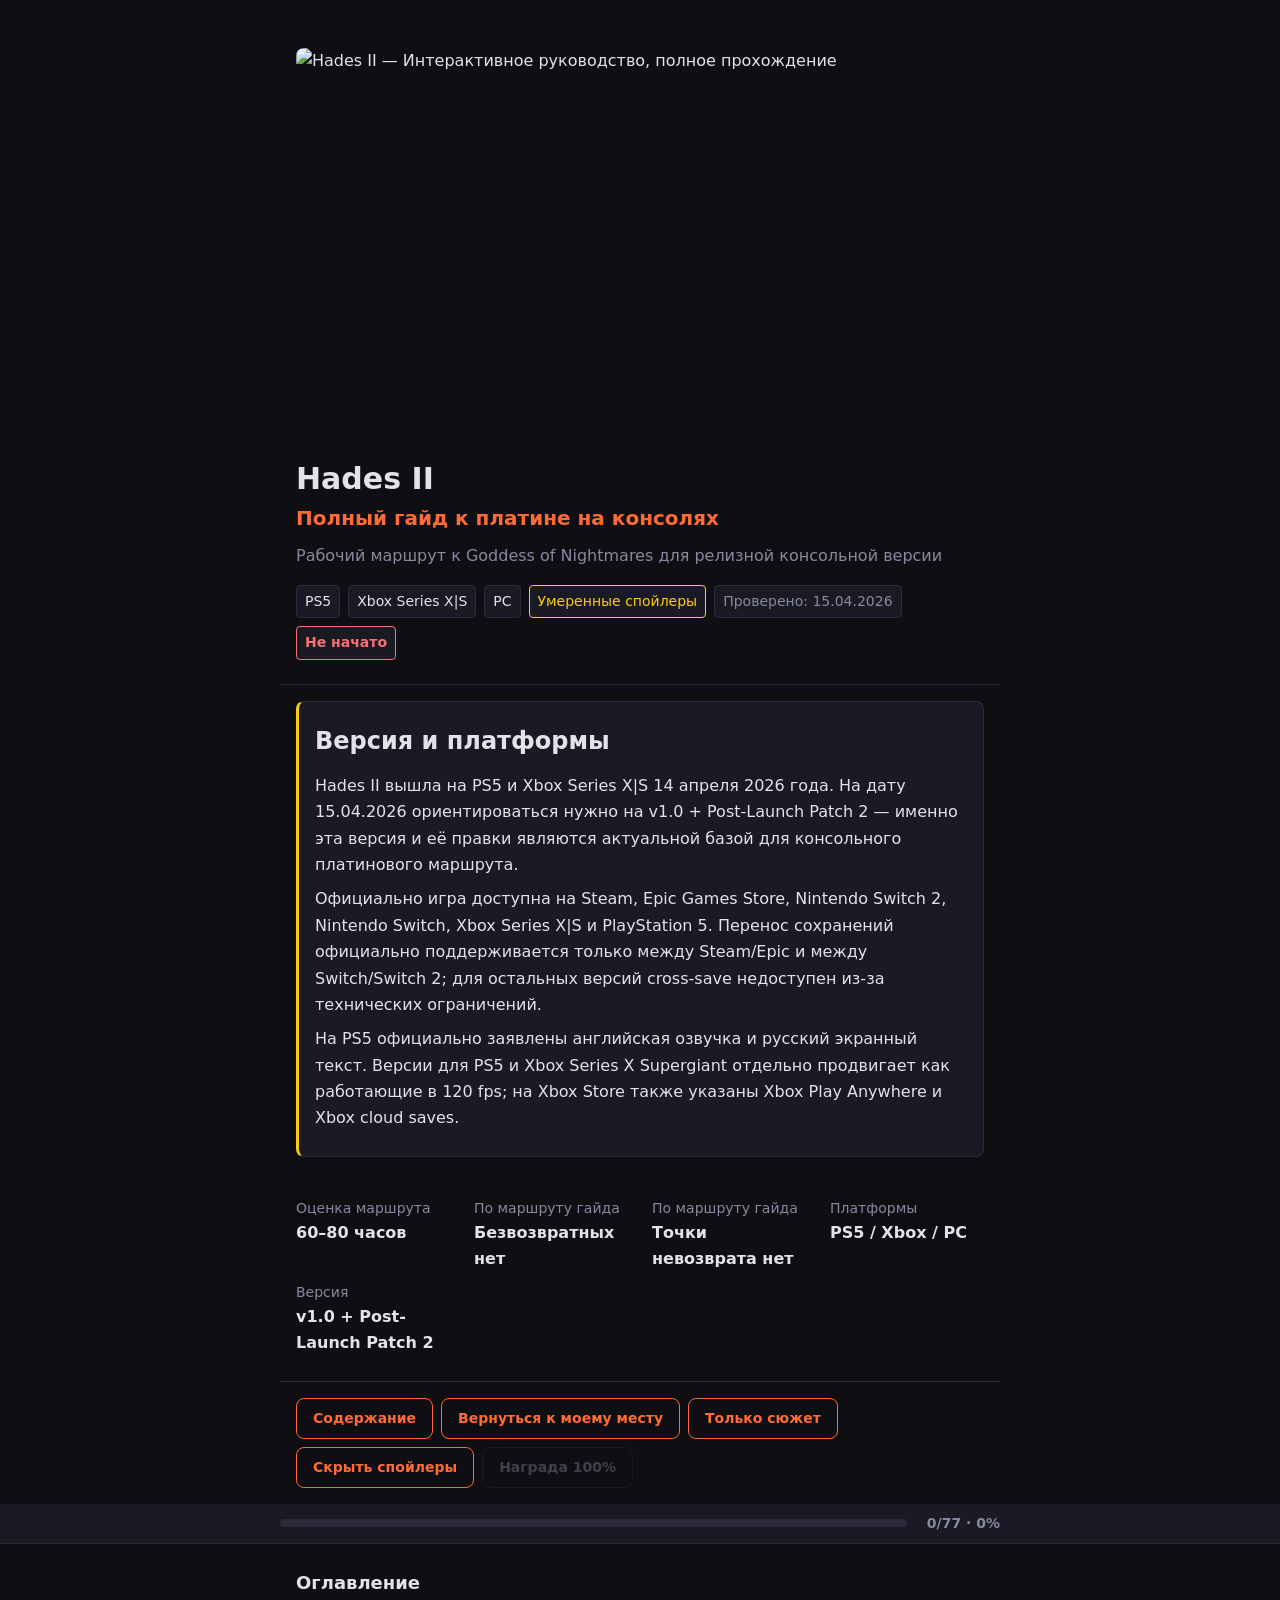
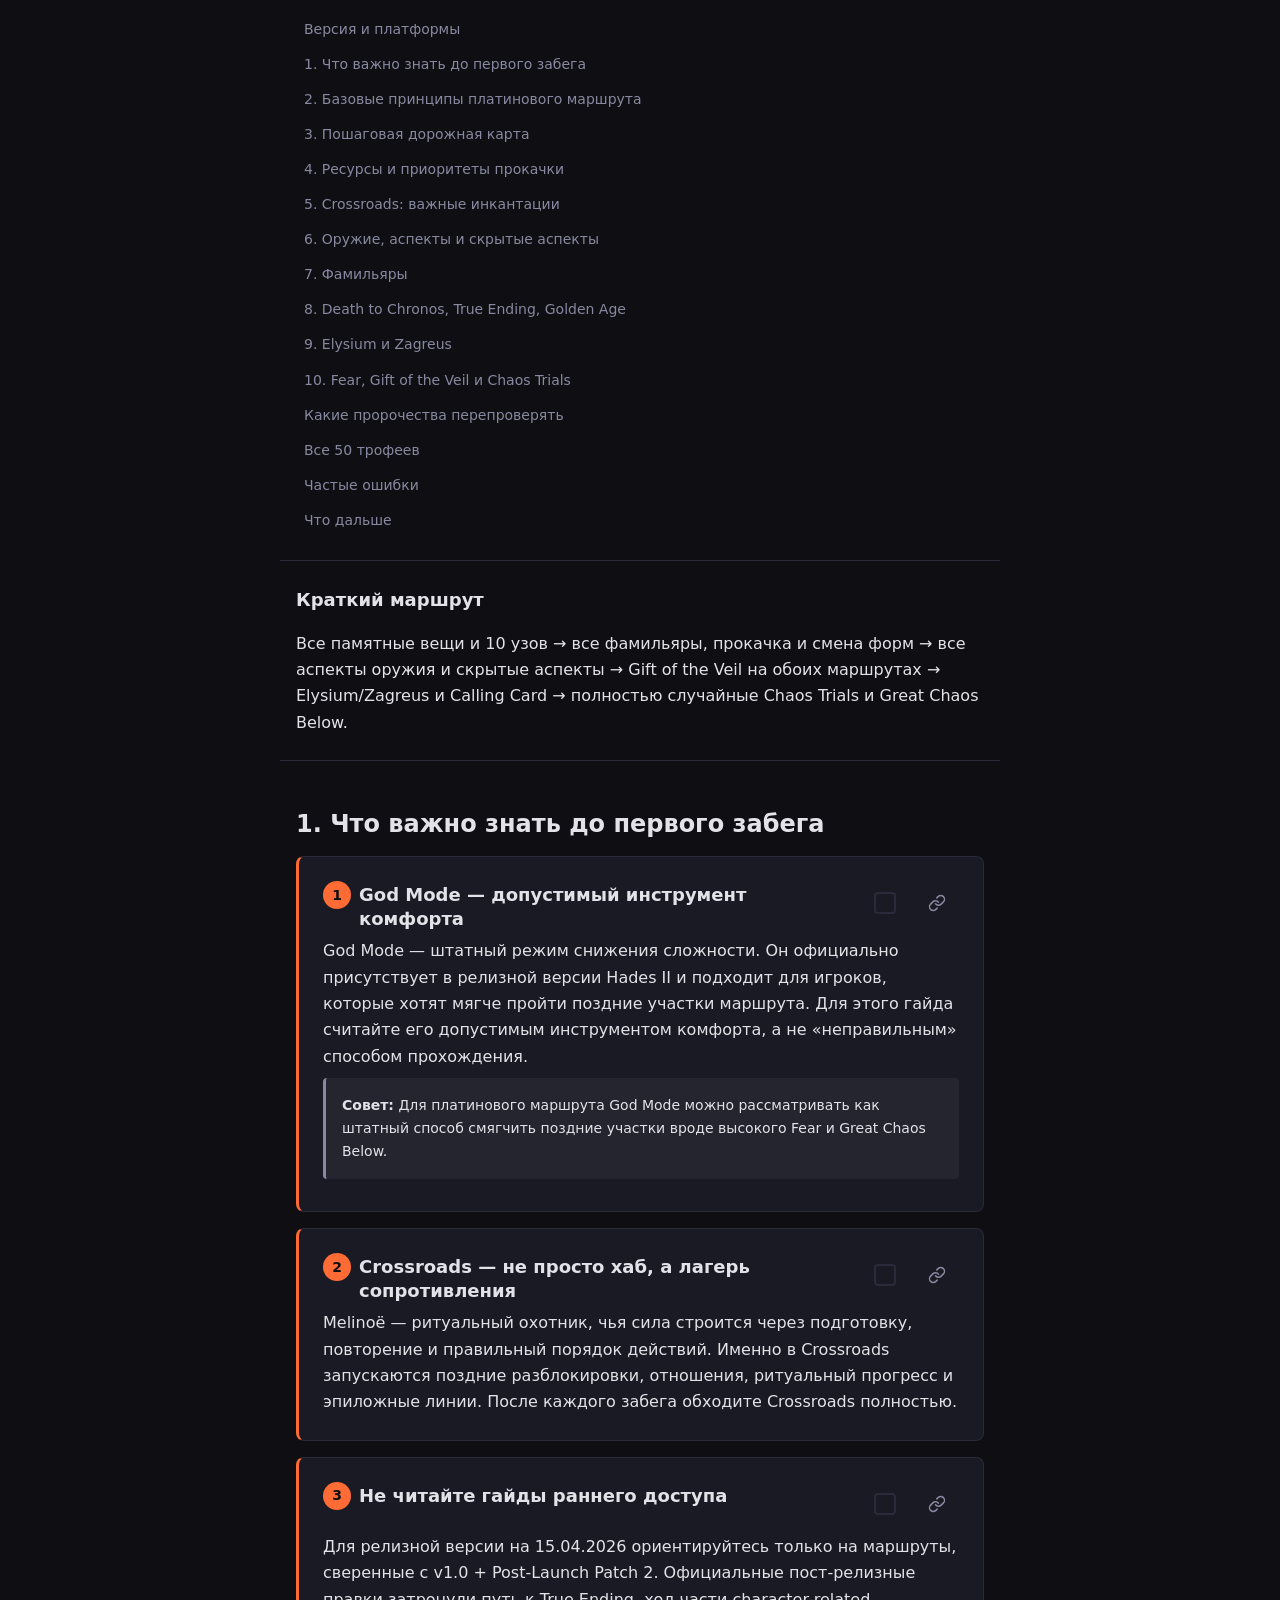
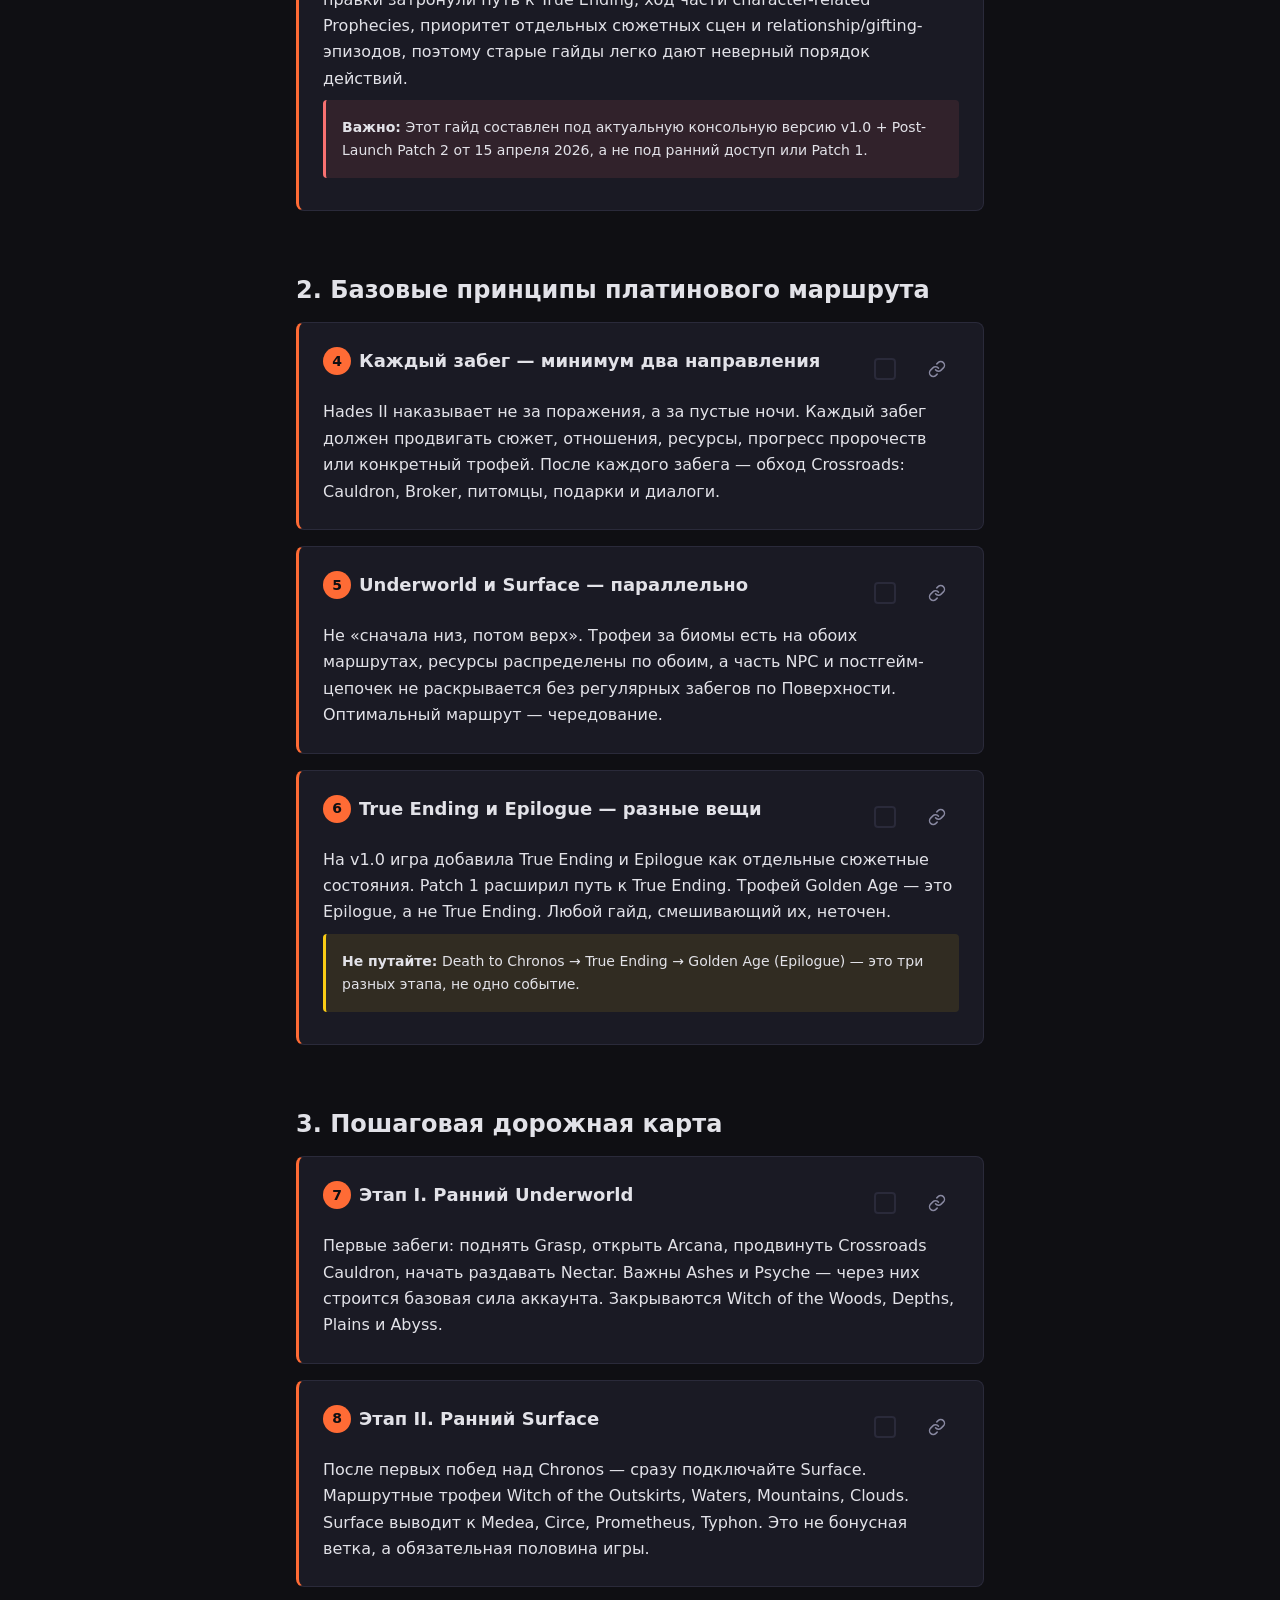
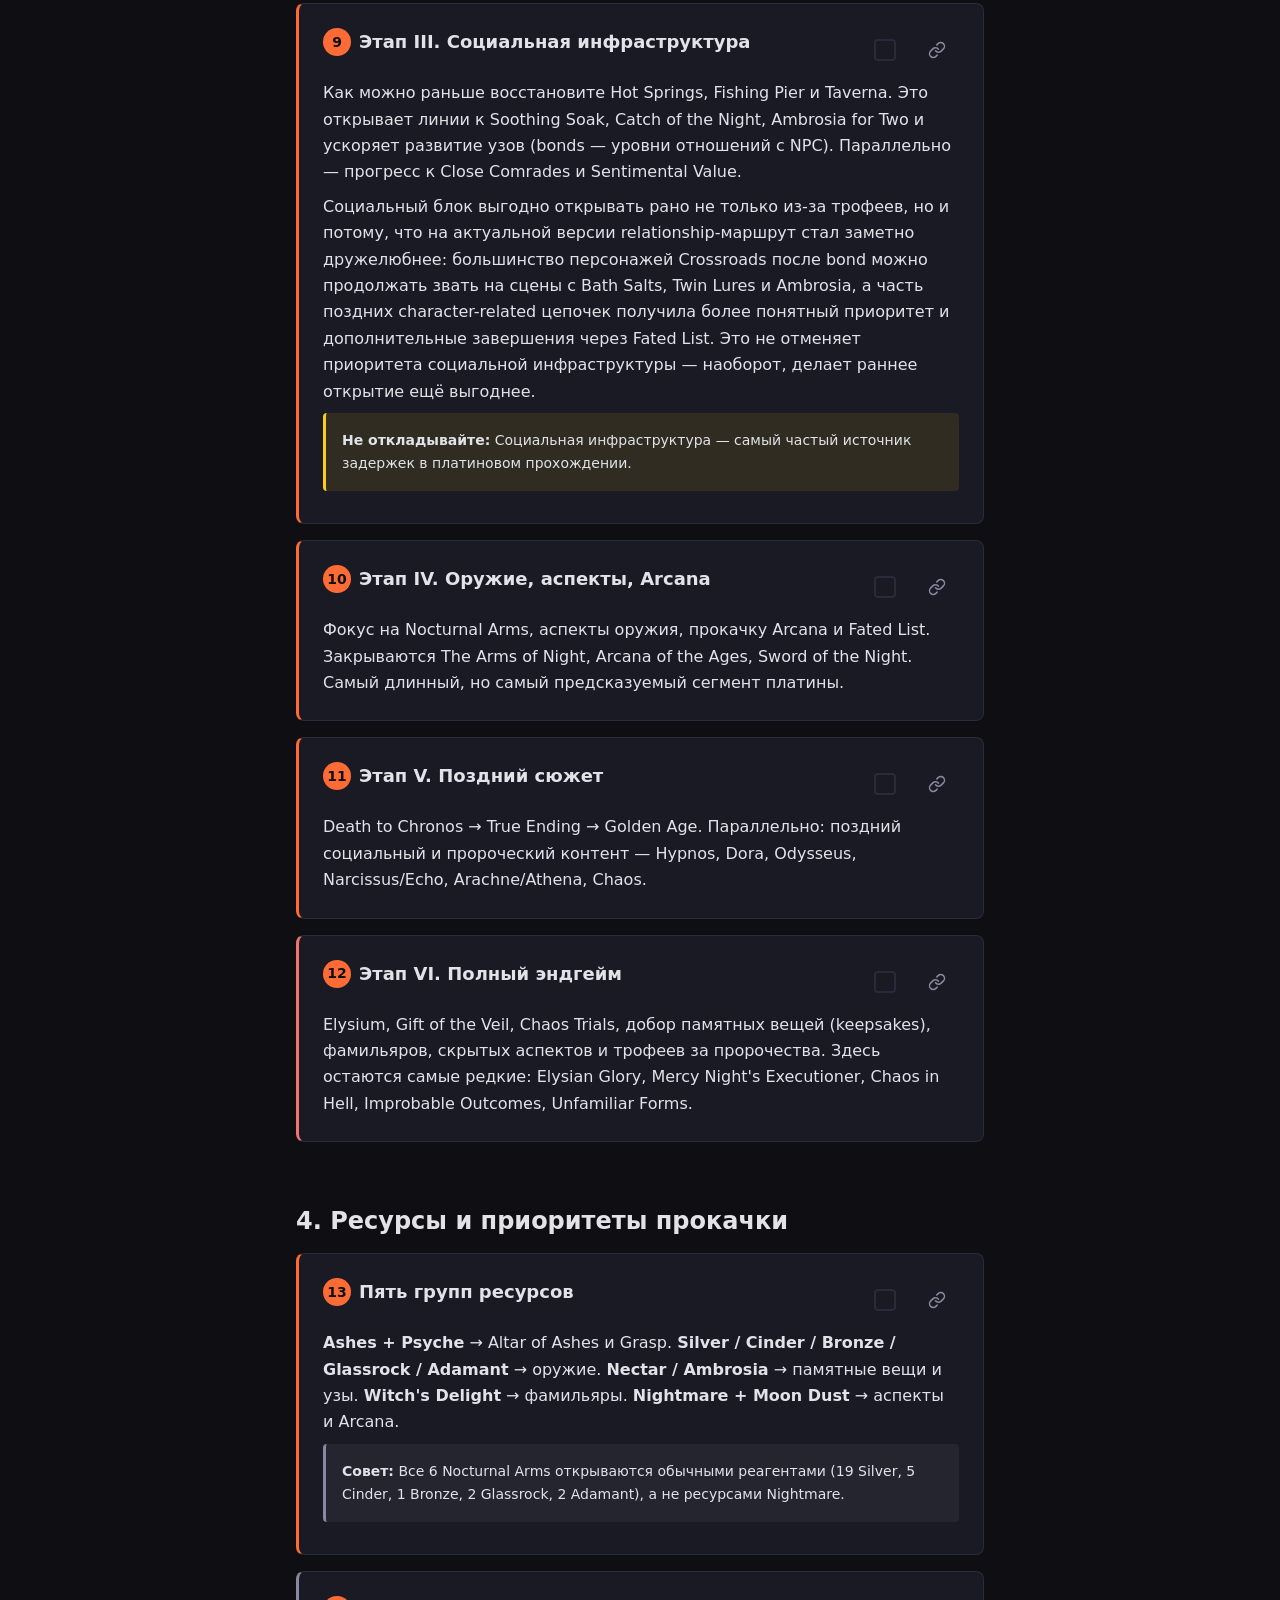
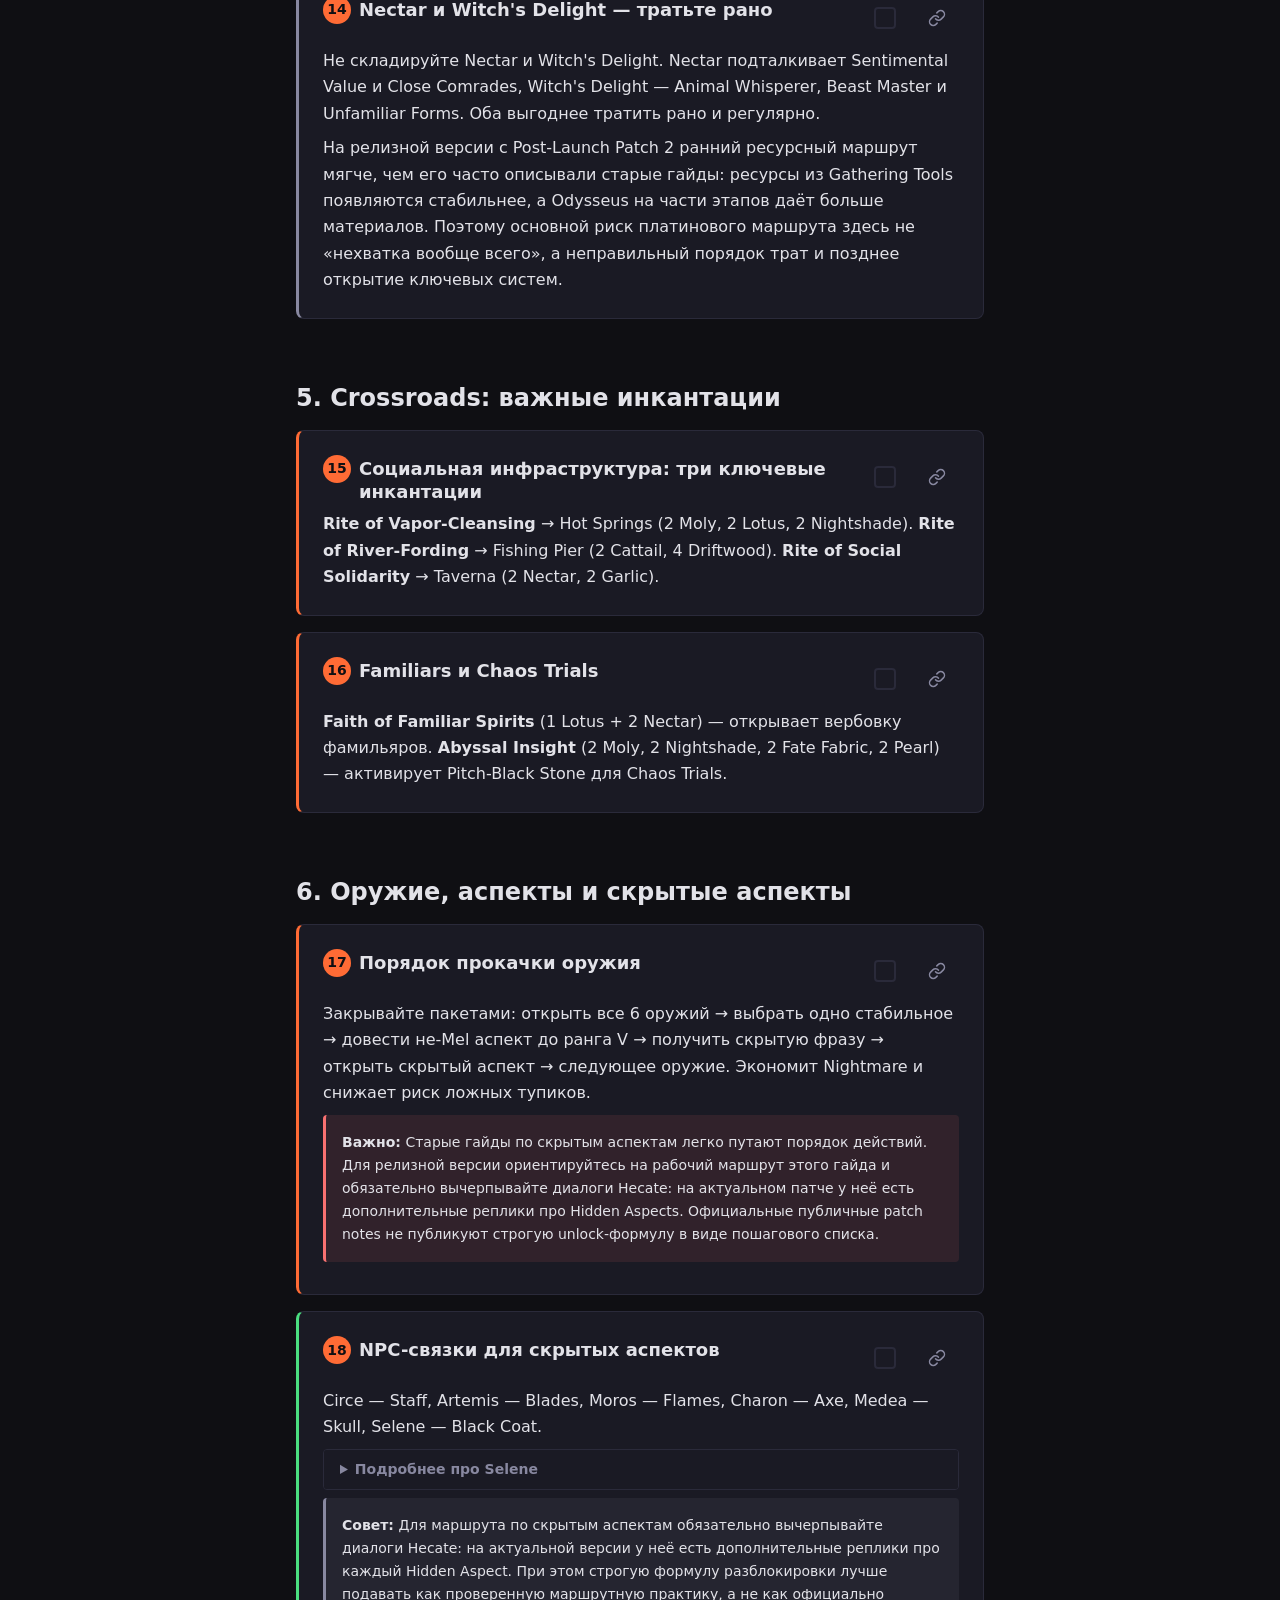
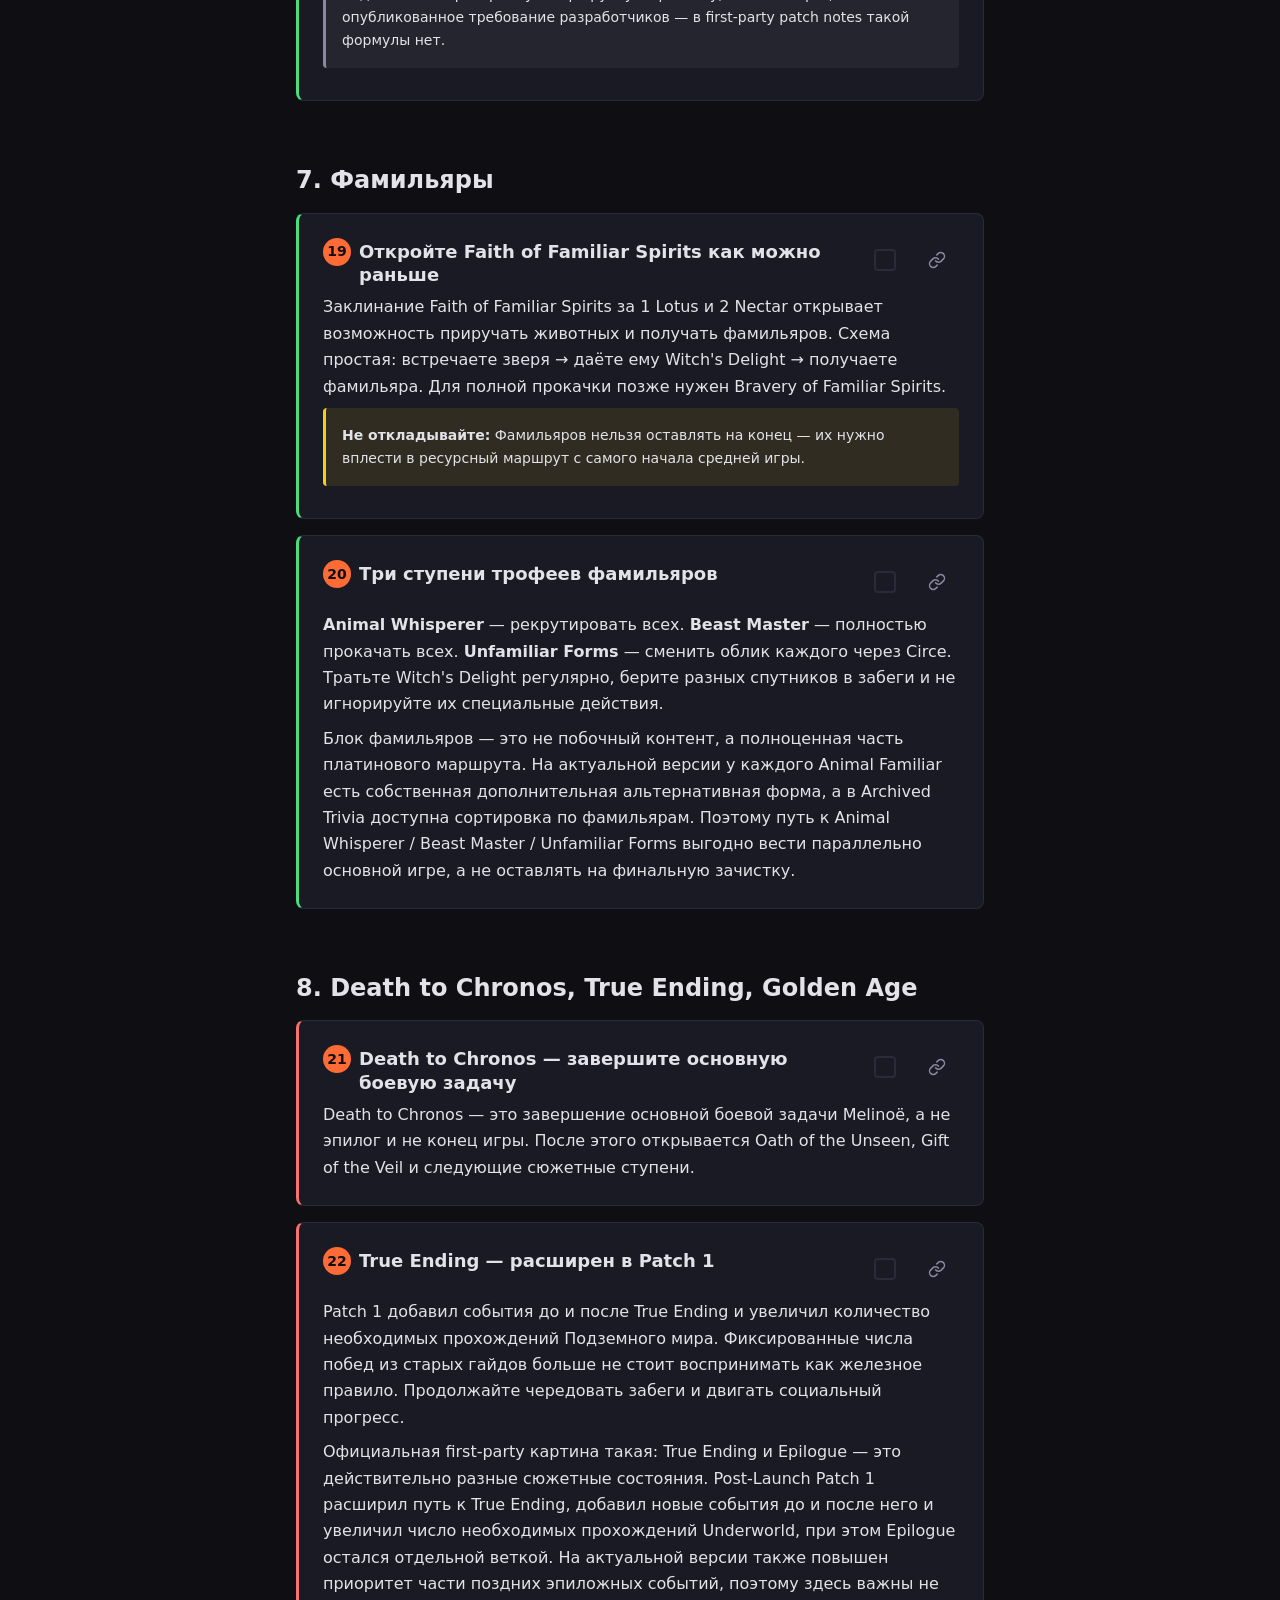
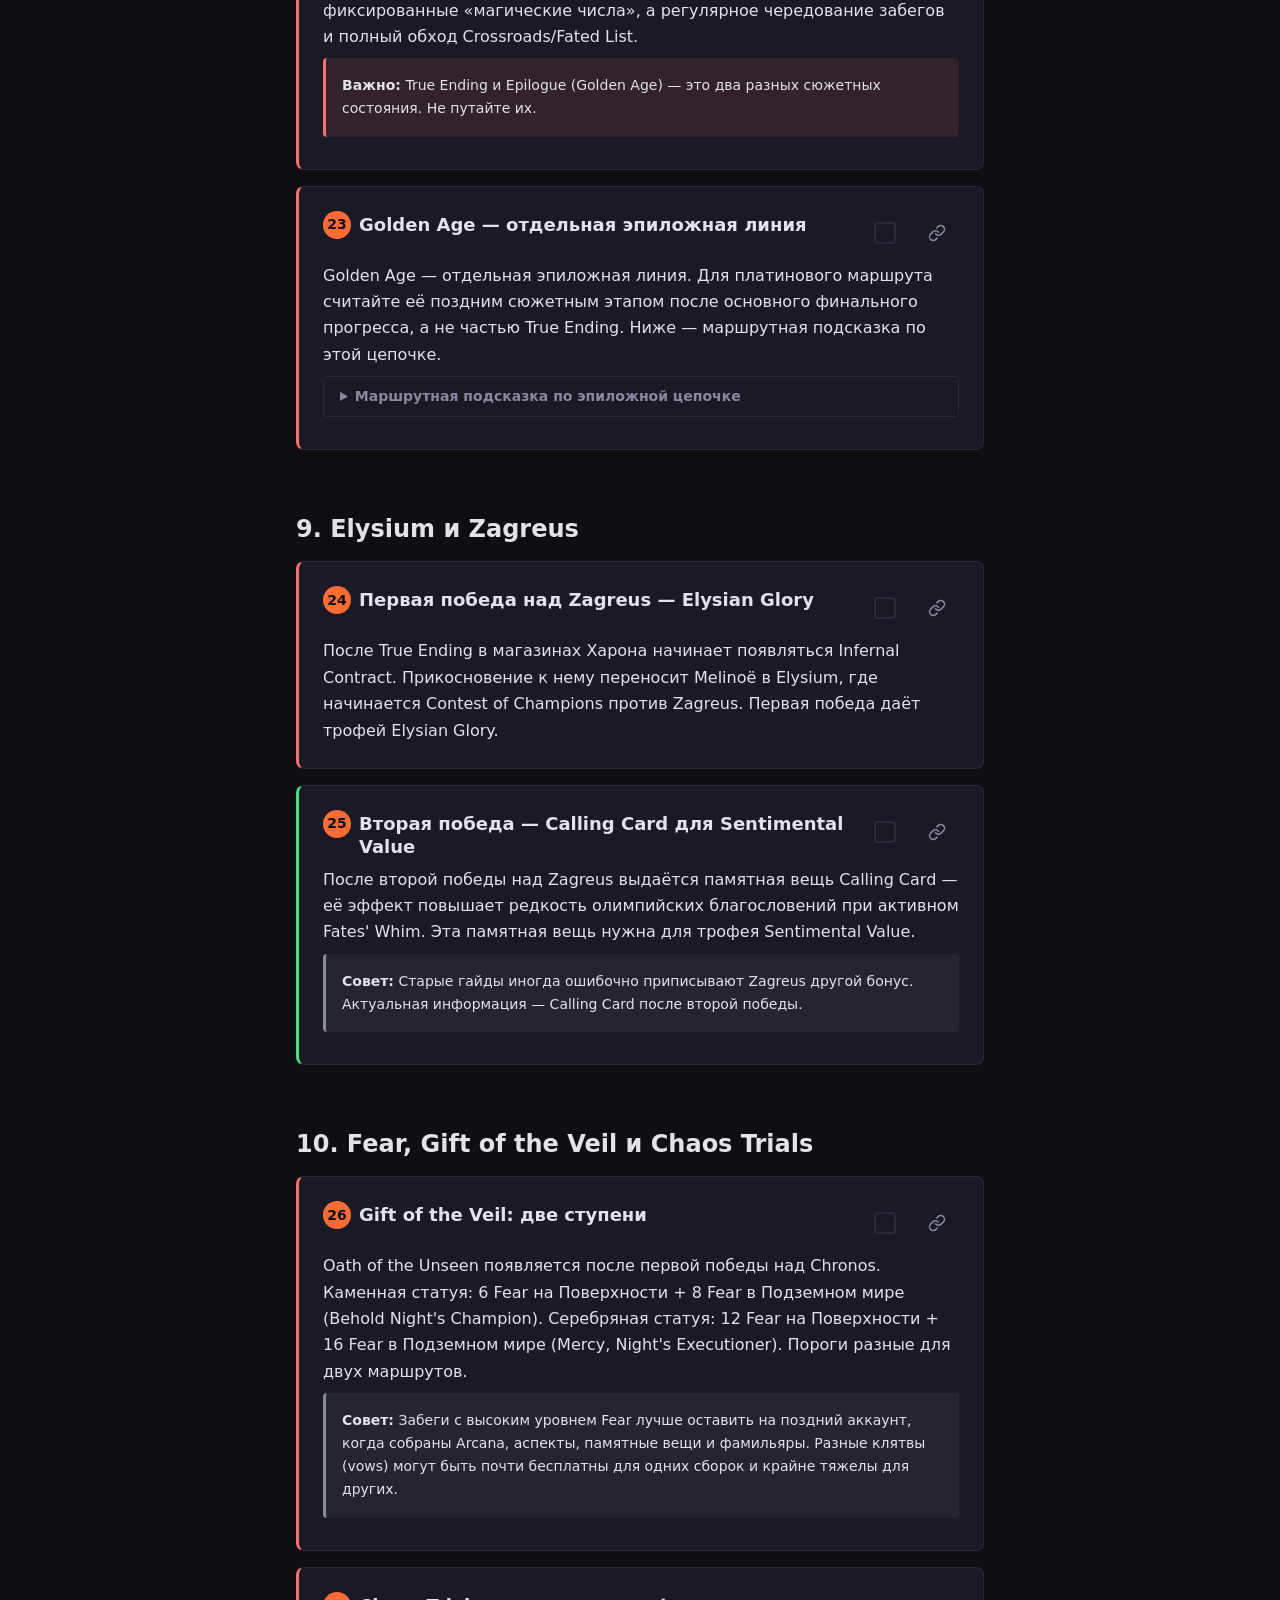
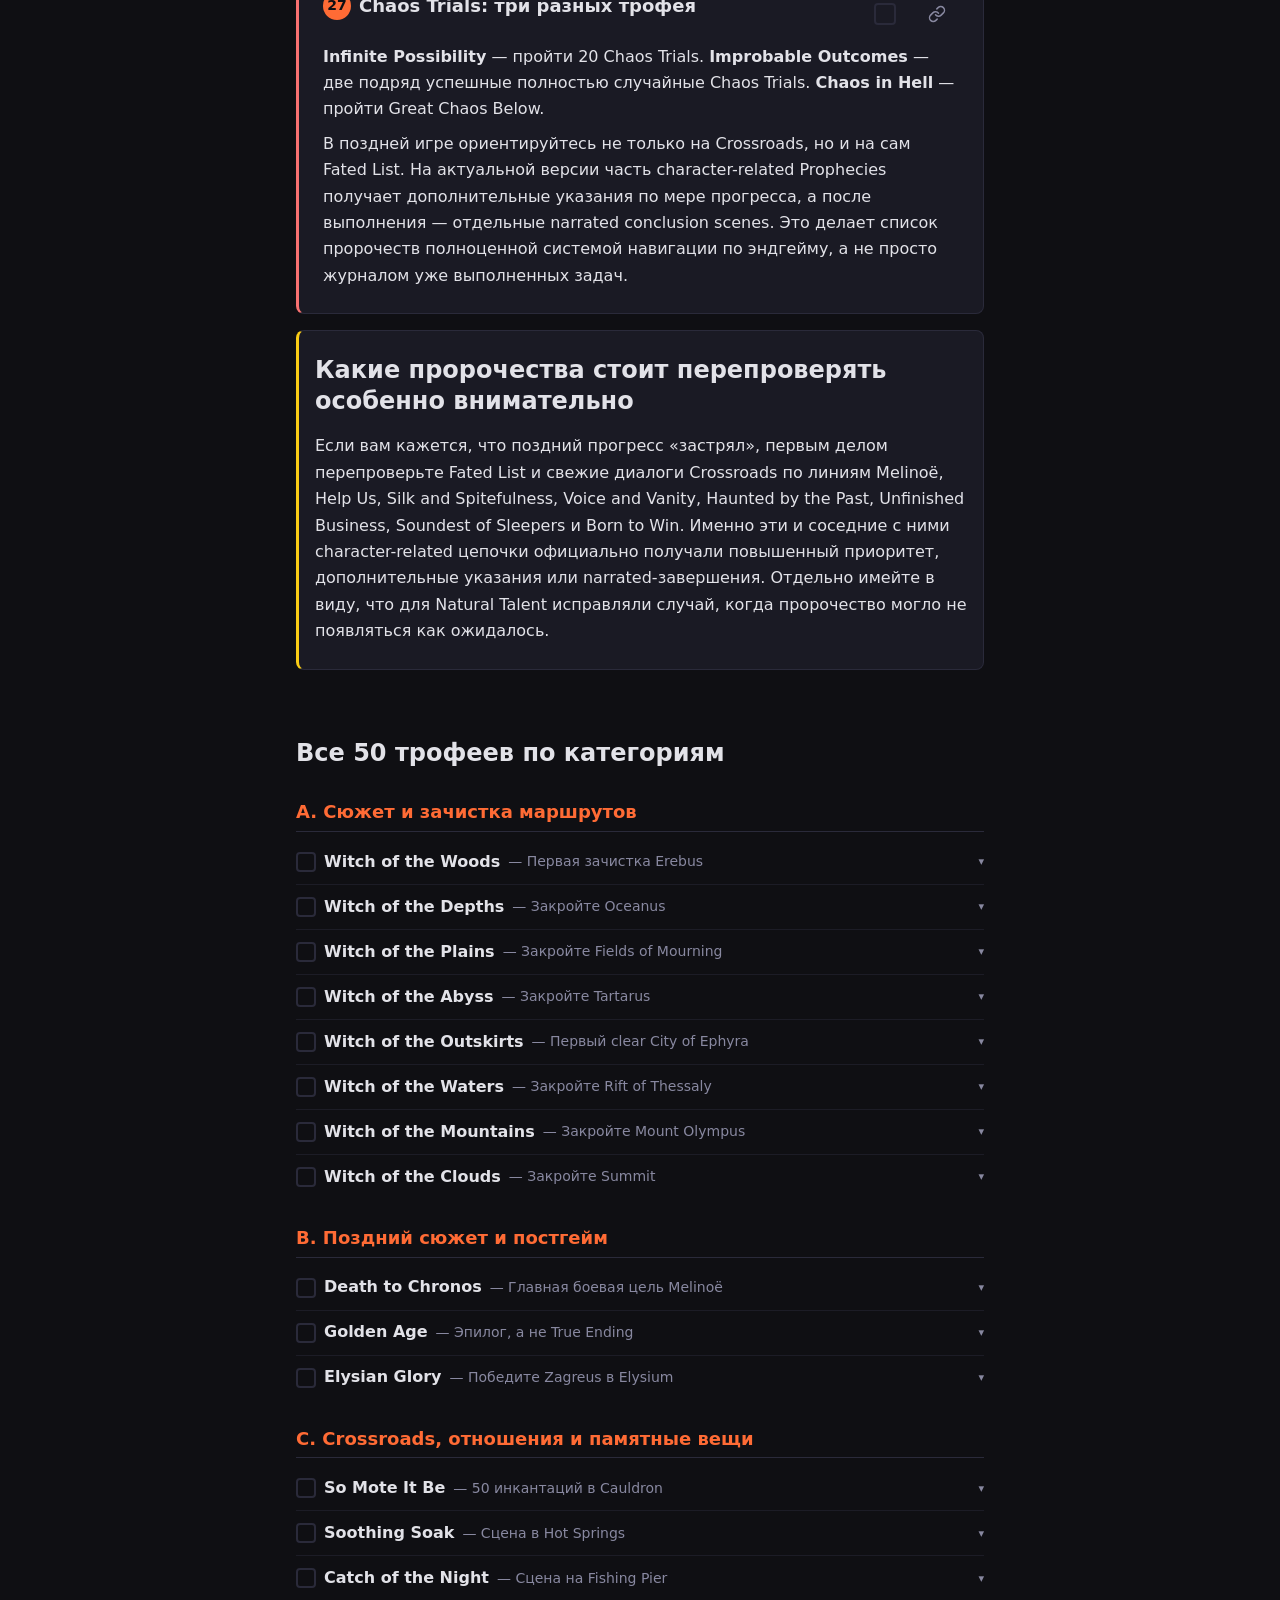
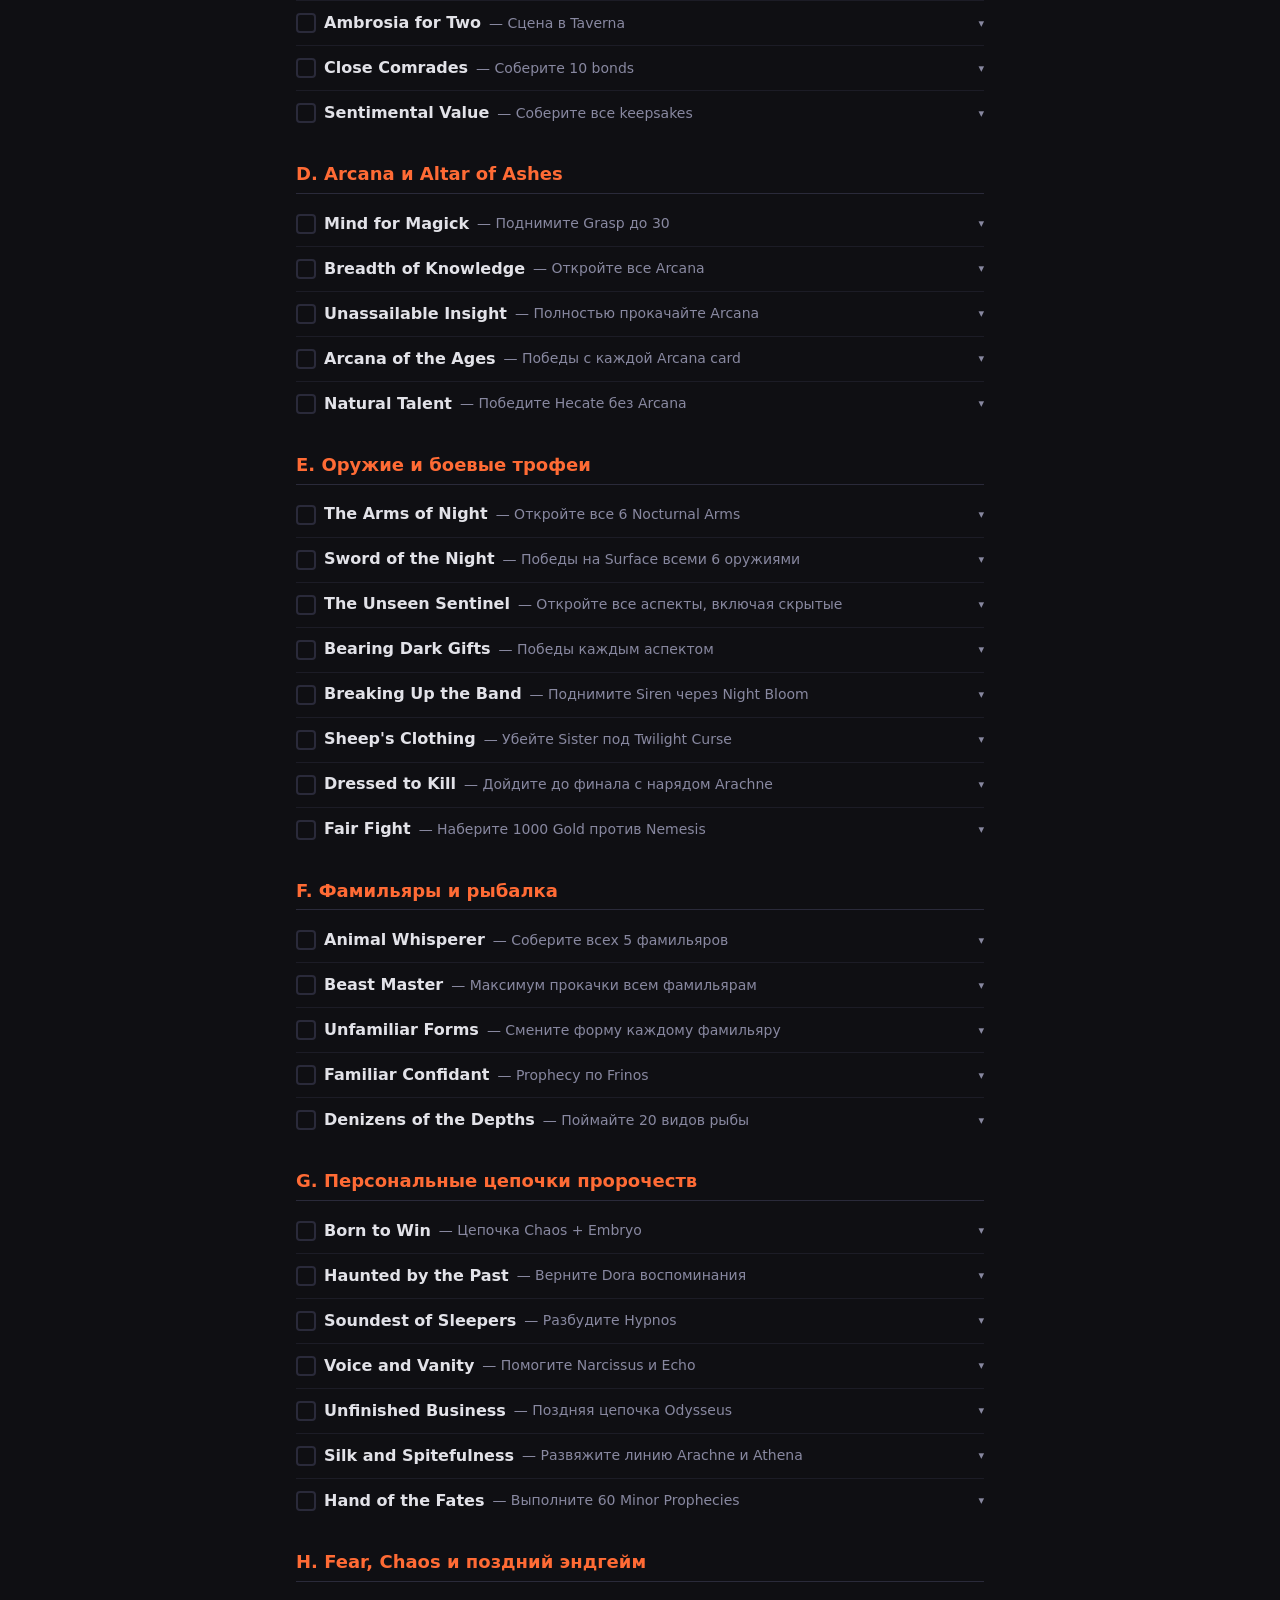
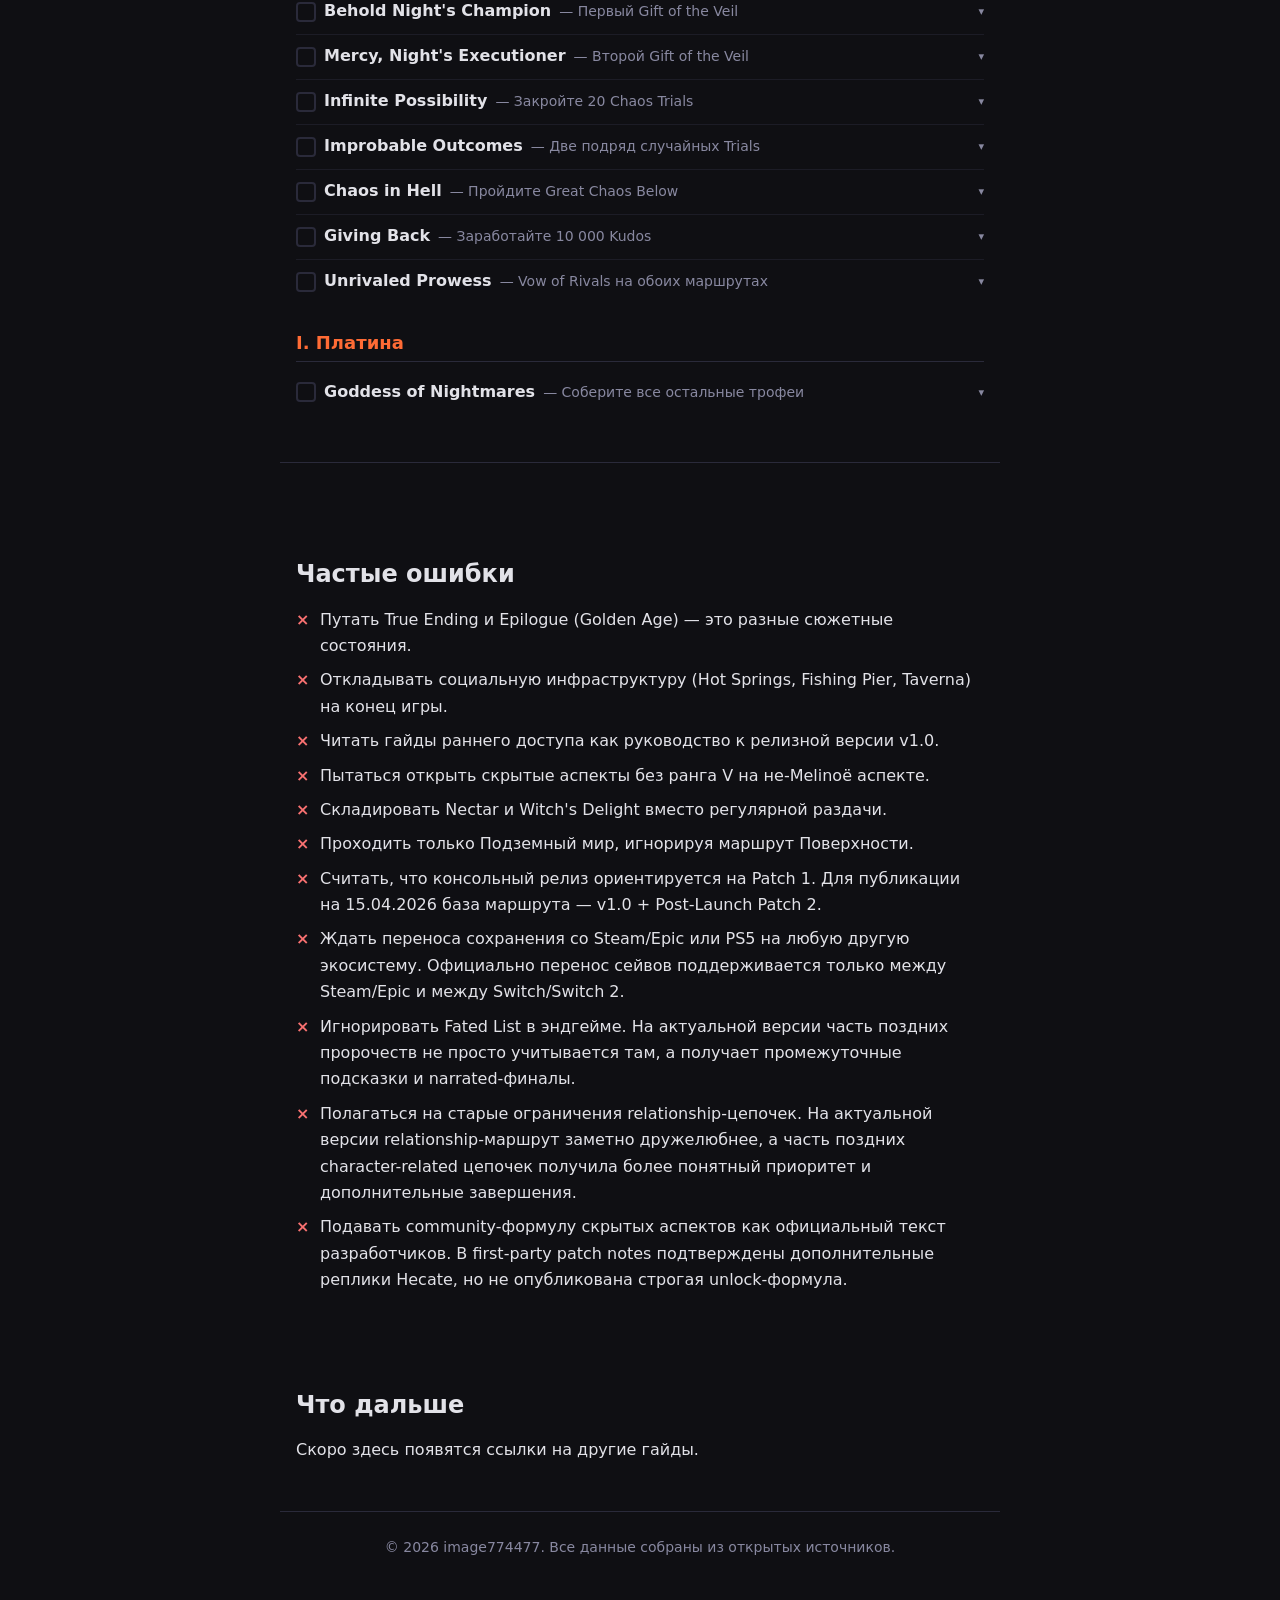
==== commit 5cd6eeac: "fix: восстановить footer и favicon, дочистить гибриды в аккордеонах - Footer возвращён к оригиналу: " ====
--- a/docs/guides/hades-2-platinum/index.html
+++ b/docs/guides/hades-2-platinum/index.html
@@ -23,7 +23,8 @@
   <meta name="twitter:image" content="https://image774477.github.io/Guides/guides/hades-2-platinum/cover.webp">
 
   <!-- Favicon -->
-  <link rel="icon" href="../../assets/icons/favicon.png" type="image/png">
+  <link rel="icon" href="../../assets/icons/favicon.ico" sizes="any">
+  <link rel="icon" href="../../assets/icons/icon-192.png" type="image/png">
   <link rel="apple-touch-icon" href="../../assets/icons/icon-192.png">
 
   <!-- Styles -->
@@ -859,7 +860,7 @@
           <span class="trophy-item__arrow" aria-hidden="true">▾</span>
         </summary>
         <div class="trophy-item__body">
-          <p>Трофей выдаётся за первый clear Oceanus — следующий естественный шаг после стабилизации раннего билда.</p>
+          <p>Трофей выдаётся за первую зачистку Oceanus — следующий естественный шаг после стабилизации раннего билда.</p>
           <p>Не стоит слишком долго фармить стартовый регион: как только билды начинают работать стабильно, двигайтесь вперёд.</p>
         </div>
       </details>
@@ -924,7 +925,7 @@
           <span class="trophy-item__arrow" aria-hidden="true">▾</span>
         </summary>
         <div class="trophy-item__body">
-          <p>Трофей за первый clear Mount Olympus.</p>
+          <p>Трофей за первую зачистку Mount Olympus.</p>
           <p>Лучше идти на освоенном оружии — эта часть уже важна для поздних сюжетных и relationship-веток.</p>
         </div>
       </details>
@@ -1160,7 +1161,7 @@
         </summary>
         <div class="trophy-item__body">
           <p>База всего оружейного блока.</p>
-          <p>Чем раньше открыт весь арсенал, тем раньше начинает копиться прогресс на победы на Поверхности, aspects и prophecy.</p>
+          <p>Чем раньше открыт весь арсенал, тем раньше начинает копиться прогресс на победы на Поверхности, аспекты и prophecy.</p>
         </div>
       </details>
 
@@ -1172,7 +1173,7 @@
           <span class="trophy-item__arrow" aria-hidden="true">▾</span>
         </summary>
         <div class="trophy-item__body">
-          <p>Победа над финальным surface-боссом всеми шестью Nocturnal Arms. Рабочий маршрут сообщества.</p>
+          <p>Победа над финальным боссом на Поверхности всеми шестью Nocturnal Arms. Рабочий маршрут сообщества.</p>
           <p>Не смешивайте это с высоким Fear, пока не закрыта сама линейка оружий.</p>
         </div>
       </details>
@@ -1346,7 +1347,7 @@
         </summary>
         <div class="trophy-item__body">
           <p>Patch 2 повысил приоритет события, где Chaos вводит эту prophecy. Рабочий маршрут: прийти к Chaos с keepsake <strong>Transcendent Embryo</strong> не ниже 2-star и довести забег до конца без смены keepsake.</p>
-          <p>Если prophecy долго не появляется — помогает хотя бы один Chaos boon на Surface в целевых run'ах.</p>
+          <p>Если prophecy долго не появляется — помогает хотя бы один Chaos boon на Поверхности в целевых забегах.</p>
           <div class="trophy-item__warning">Это рабочая маршрутная практика, не официальная формула Supergiant.</div>
         </div>
       </details>
@@ -1446,7 +1447,7 @@
         </summary>
         <div class="trophy-item__body">
           <p>По проверенной практике сообщества, нужный порог — около 8 Fear на Underworld и 6 Fear на Surface. Заранее получите <strong>Oath of the Unseen</strong> и осмотрите его; к тому моменту обычно уже есть несколько зачисток Подземного мира и хотя бы одна на Поверхности.</p>
-          <p>Это проверенный ориентир из community-гайдов, не официальная формула игры.</p>
+          <p>Это проверенный ориентир из гайдов сообщества, не официальная формула игры.</p>
         </div>
       </details>
 
@@ -1497,7 +1498,7 @@
           <span class="trophy-item__arrow" aria-hidden="true">▾</span>
         </summary>
         <div class="trophy-item__body">
-          <p>Отдельный трофей за конкретный забег — по рабочему маршруту сообщества: полный Underworld-забег со случайным оружием, случайным keepsake и высоким Fear (около 20). Точные параметры взяты из community-гайдов, не из официальных материалов.</p>
+          <p>Отдельный трофей за конкретный забег — по рабочему маршруту сообщества: полный Underworld-забег со случайным оружием, случайным keepsake и высоким Fear (около 20). Точные параметры взяты из гайдов сообщества, не из официальных материалов.</p>
           <p>Не путайте с накопительными 20 Chaos Trials из <strong>Infinite Possibility</strong>.</p>
           <div class="trophy-item__warning">Поздний эндгейм. Не беритесь за Great Chaos Below, пока не закрыты Veil- и Trial-трофеи.</div>
         </div>
@@ -1525,7 +1526,7 @@
         </summary>
         <div class="trophy-item__body">
           <p>По рабочему маршруту сообщества, prophecy закрывается через бои со всеми Guardian-боссами под <strong>Vow of Rivals</strong> на обоих маршрутах. По той же практике, для финальных боссов обычно достаточно войти в бой — это не официальное условие игры.</p>
-          <p>Ориентир взят из community-гайдов, а не из официальных материалов Supergiant.</p>
+          <p>Ориентир взят из гайдов сообщества, а не из официальных материалов Supergiant.</p>
         </div>
       </details>
 
@@ -1577,7 +1578,7 @@
 
   <!-- ===== FOOTER ===== -->
   <footer class="guide-footer">
-    <p>&copy; 2026 by Achiever. Фактические сведения сверены по официальным материалам и актуальной версии игры, где это возможно.</p>
+    <p>&copy; 2026 image774477. Все данные собраны из открытых источников.</p>
   </footer>
 
   <!-- ===== MOBILE ACTION BAR ===== -->
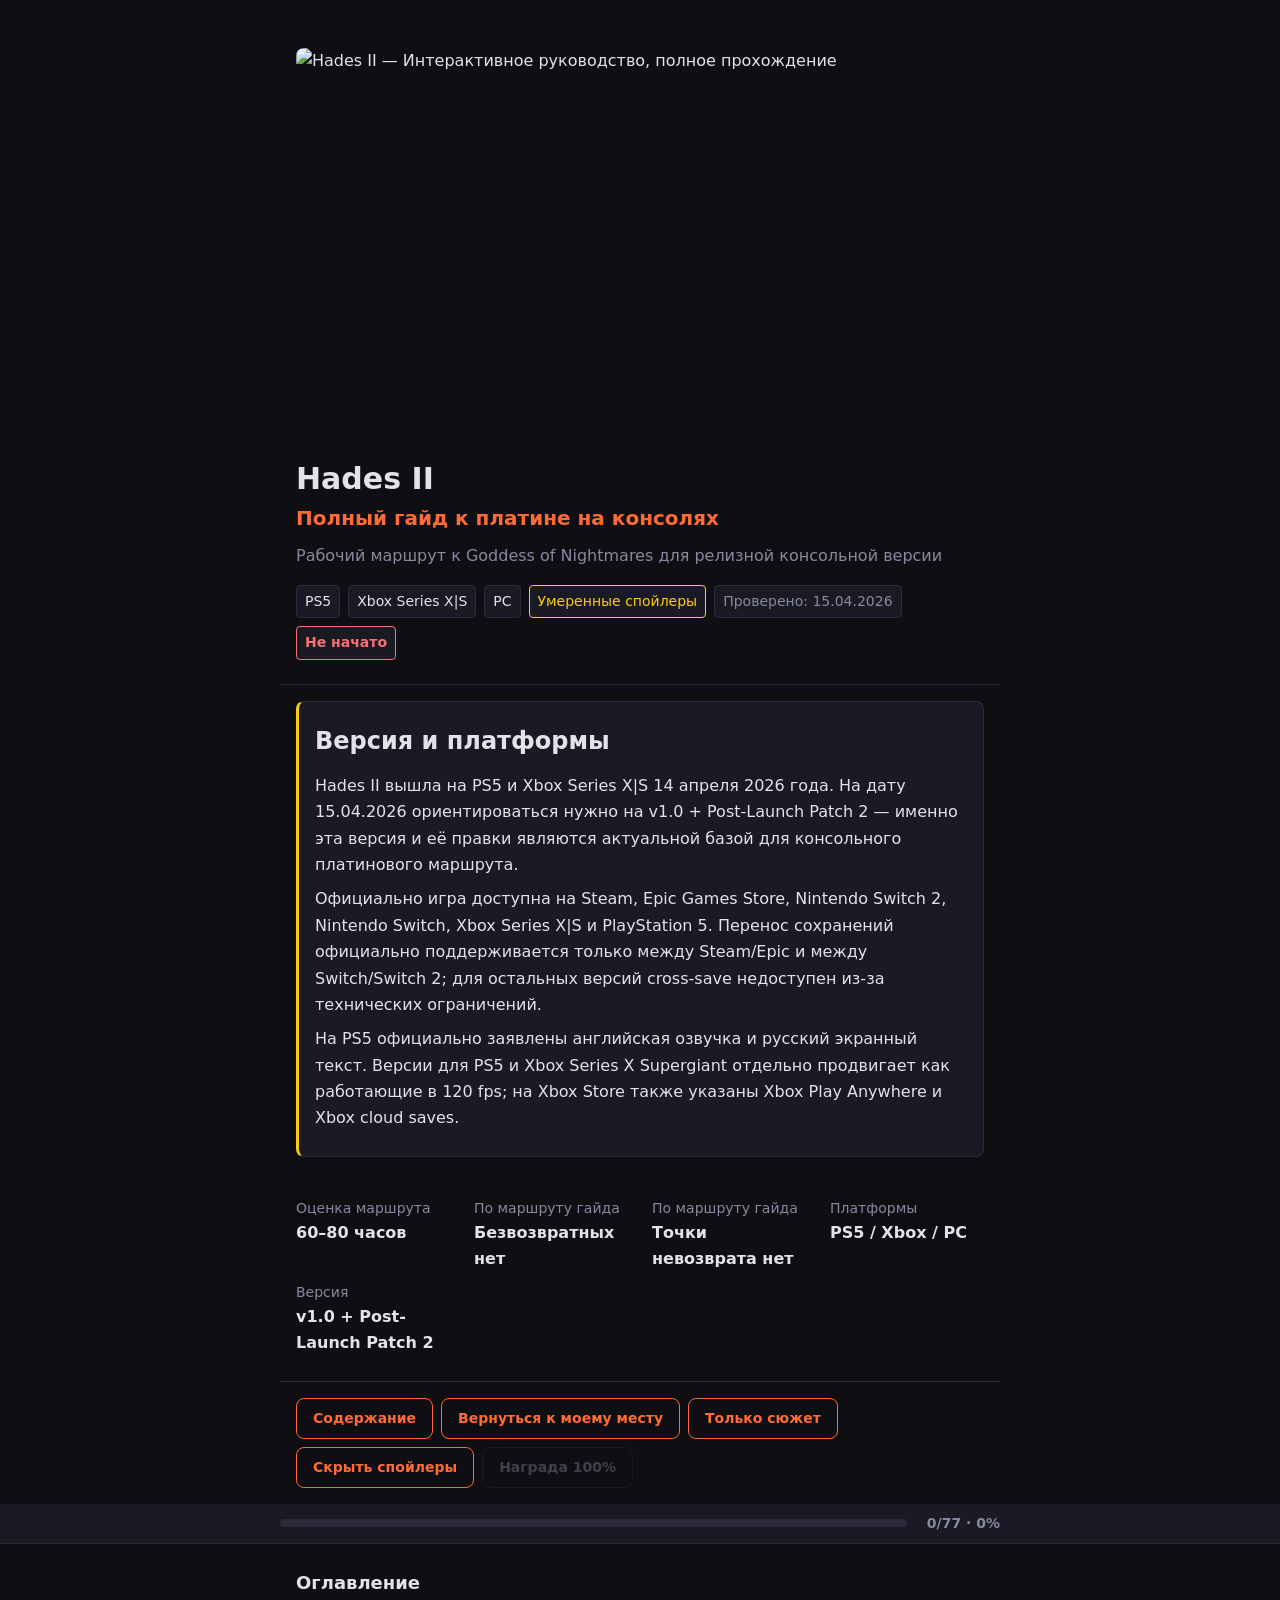
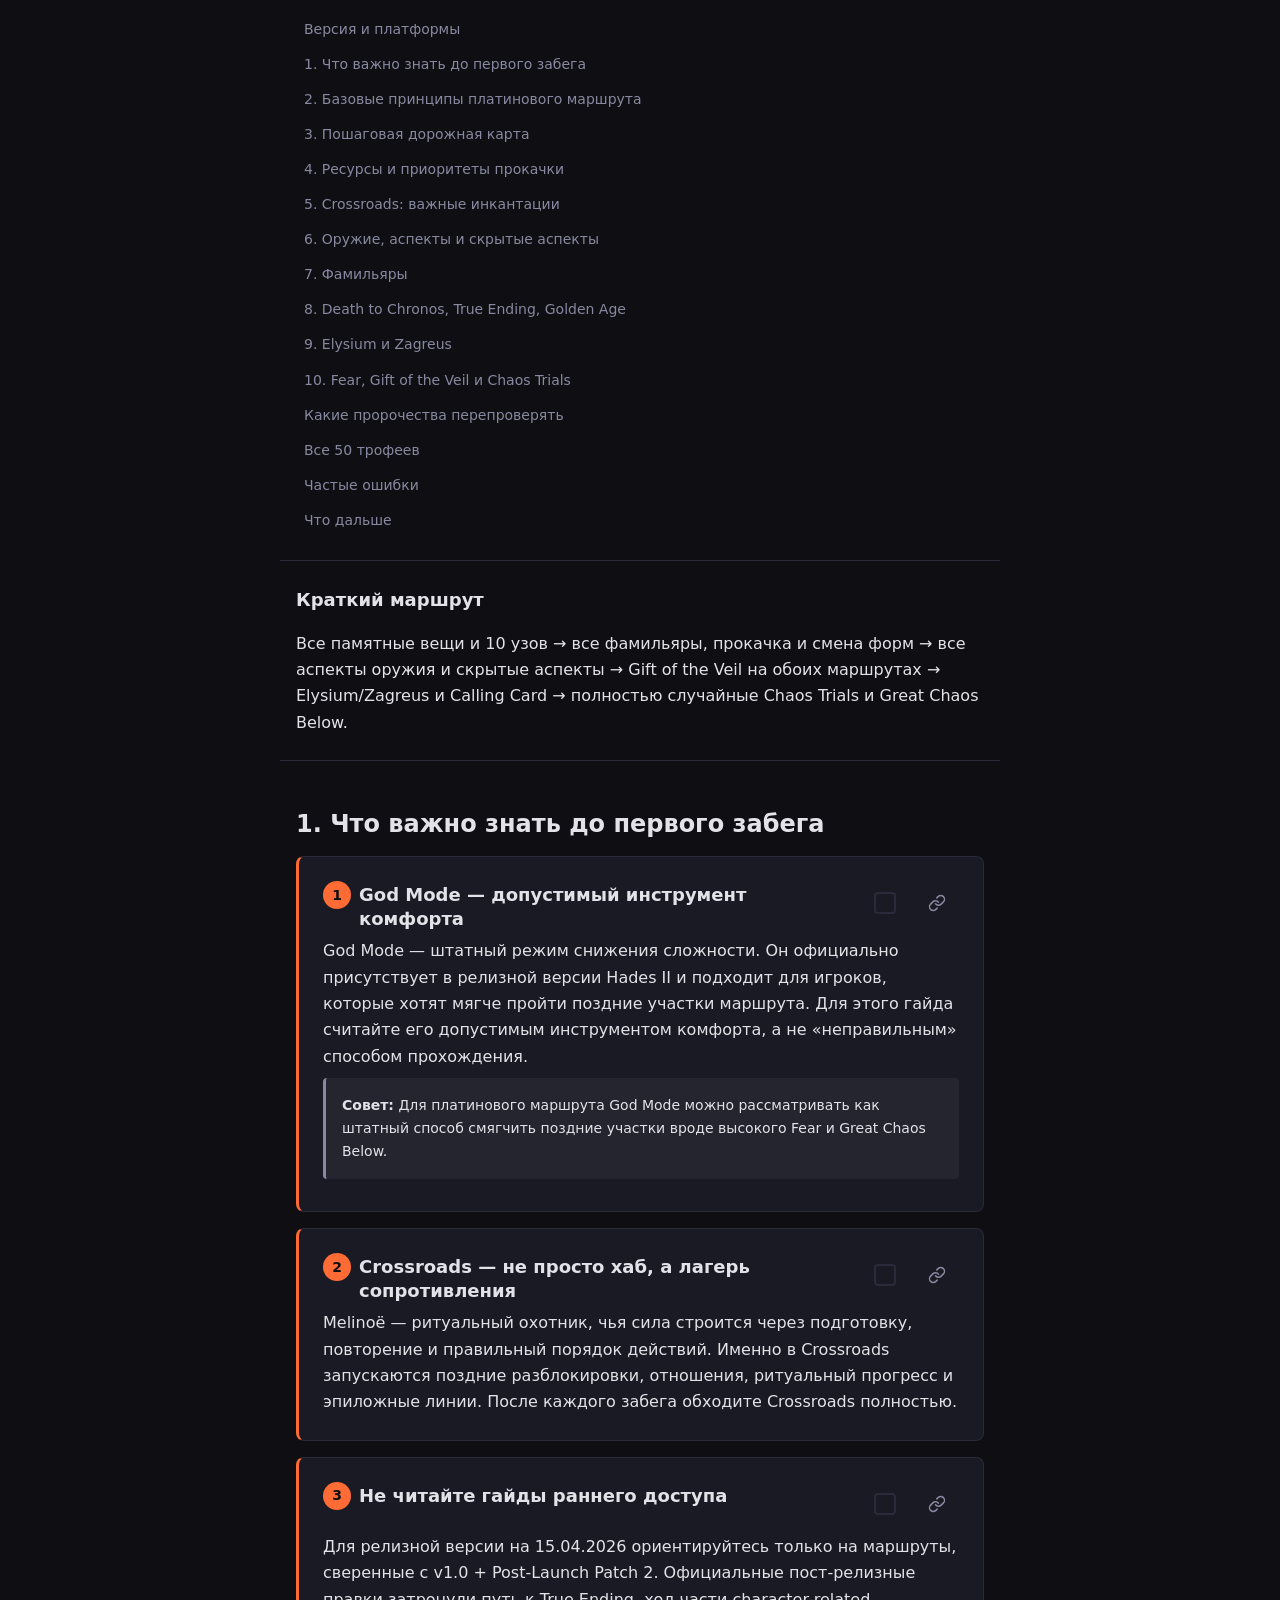
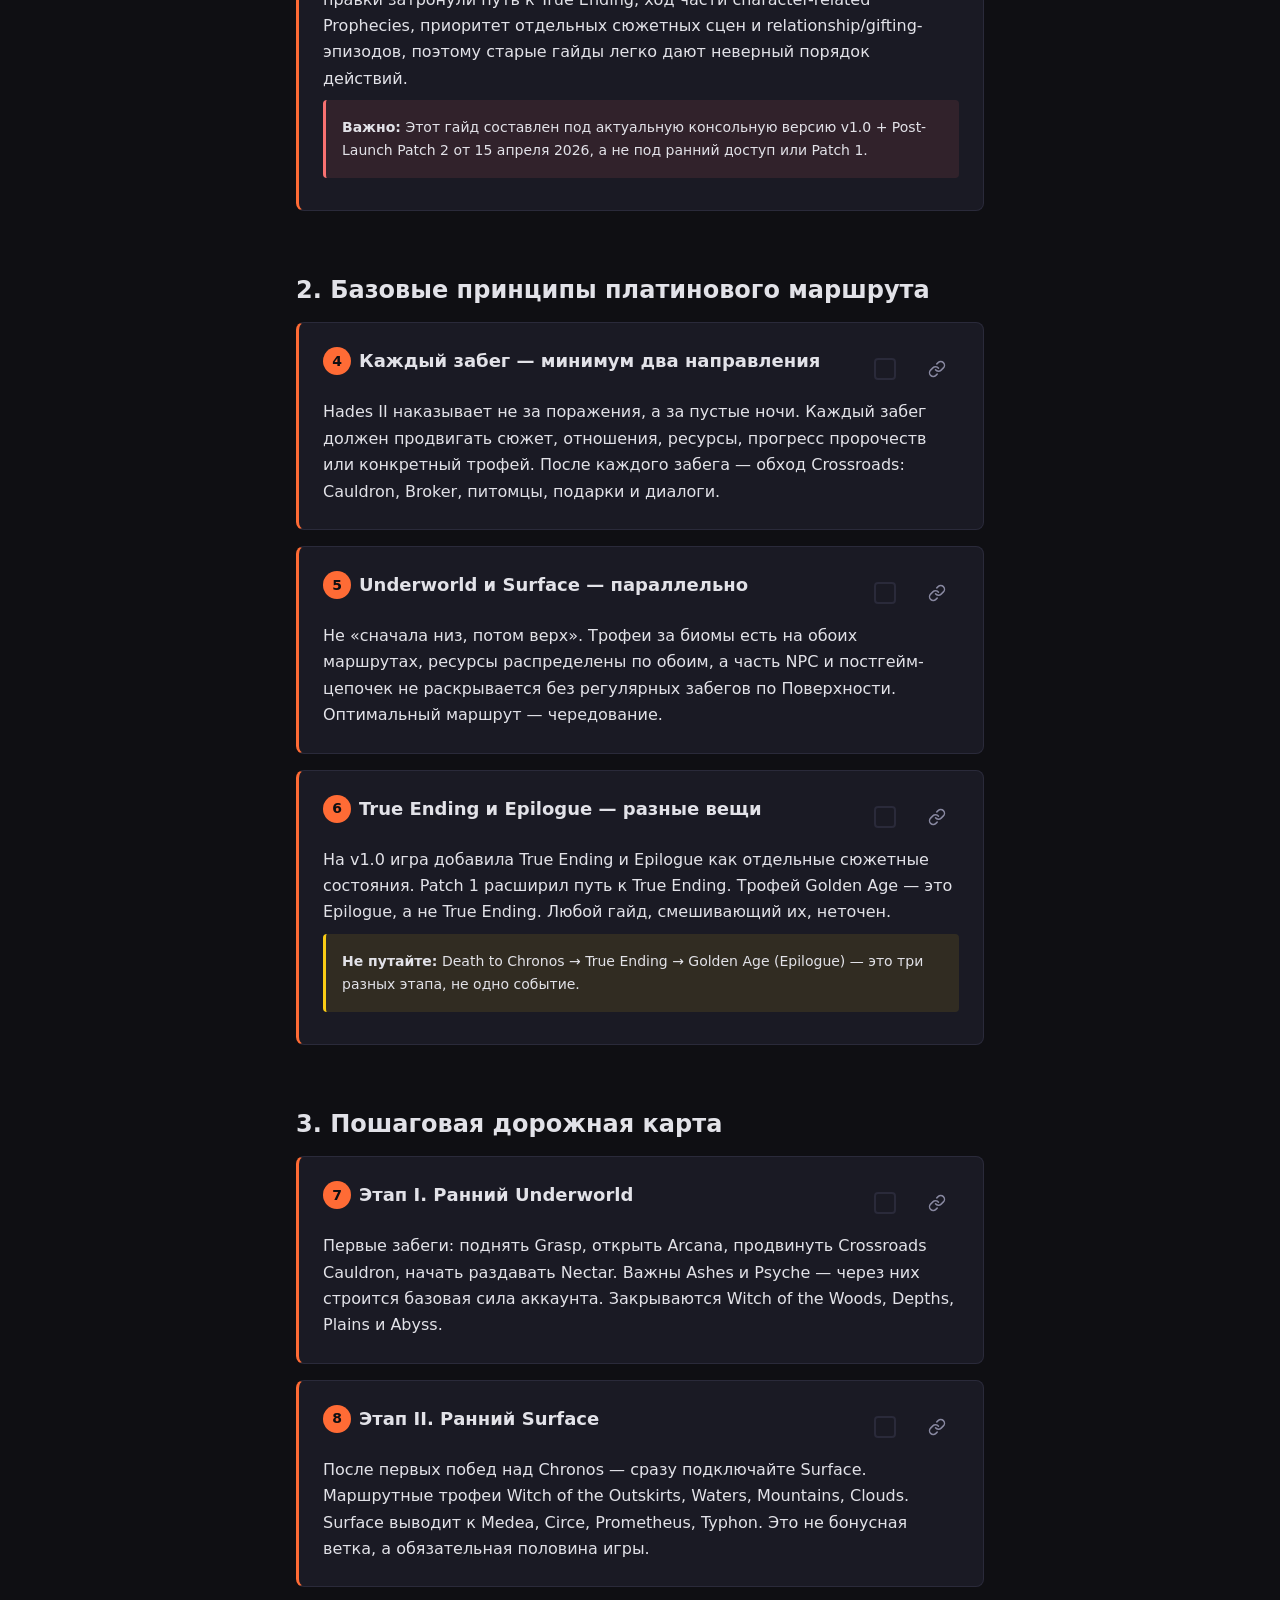
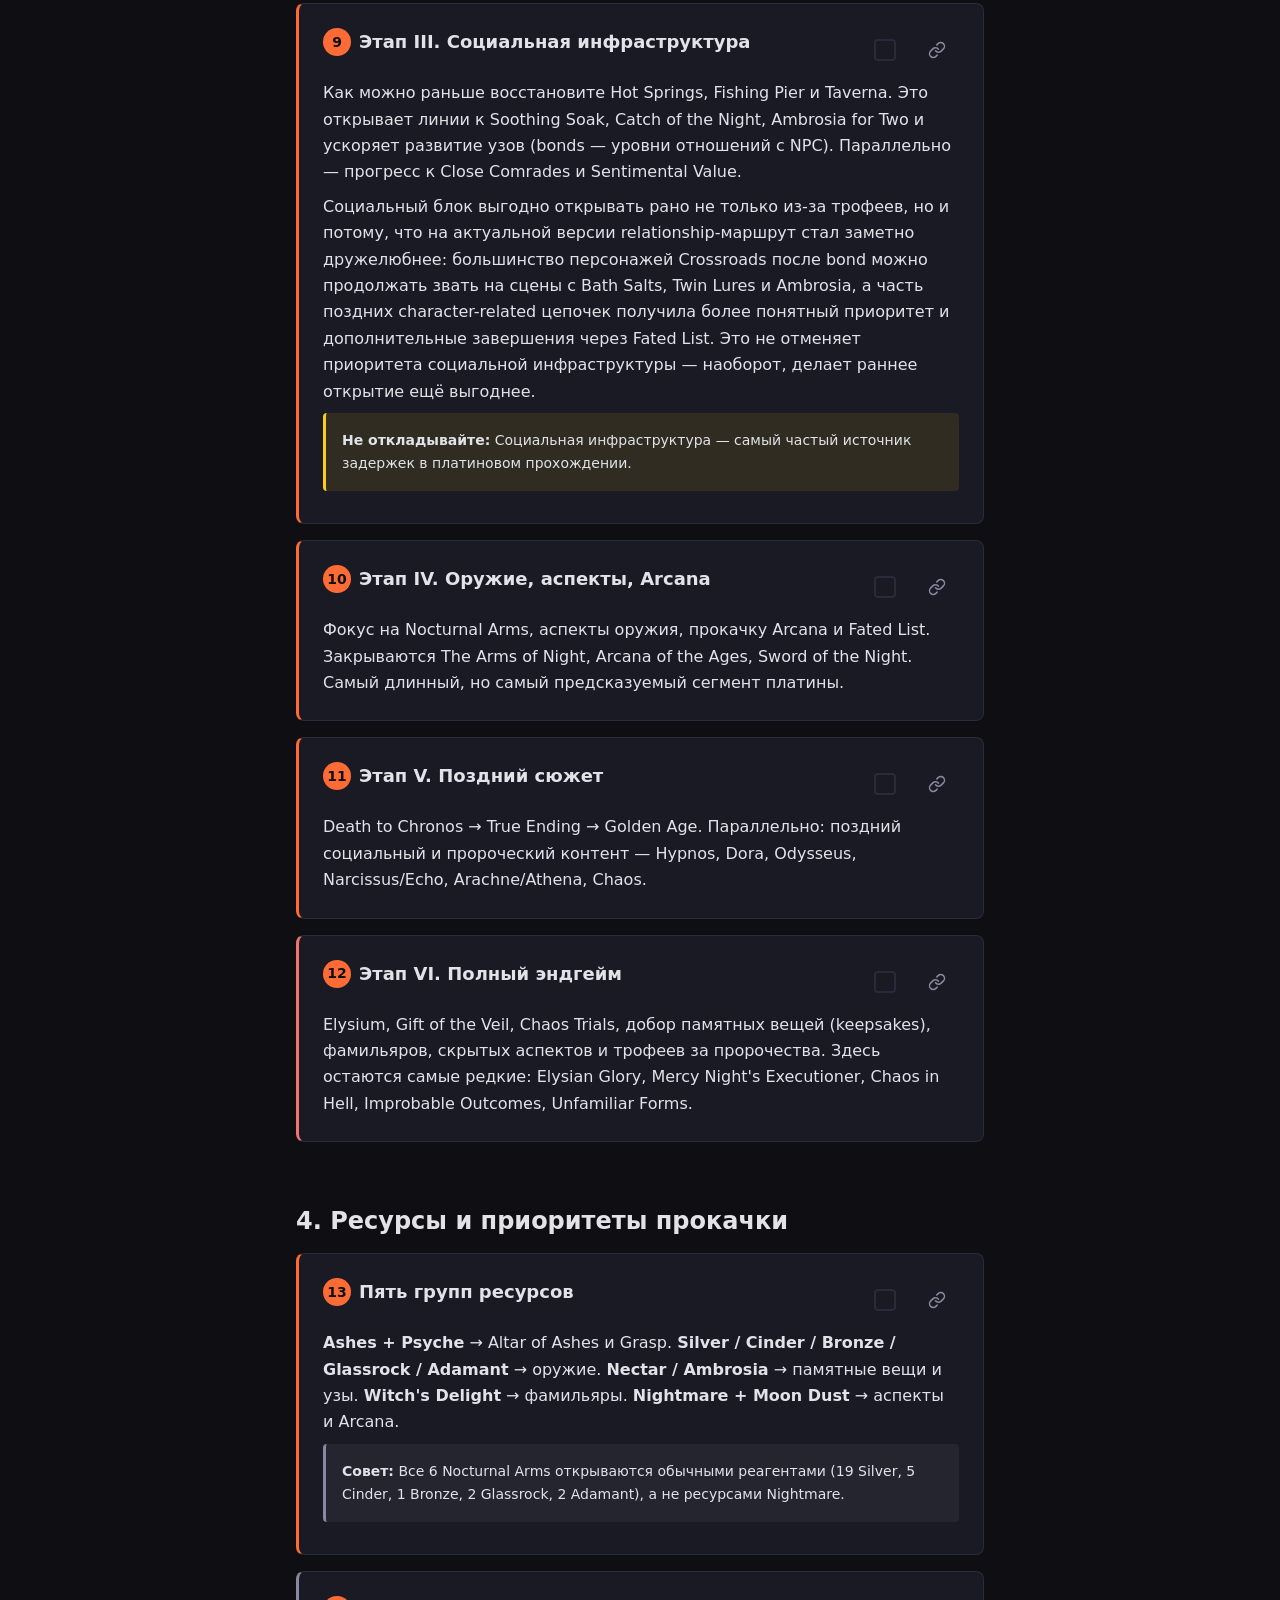
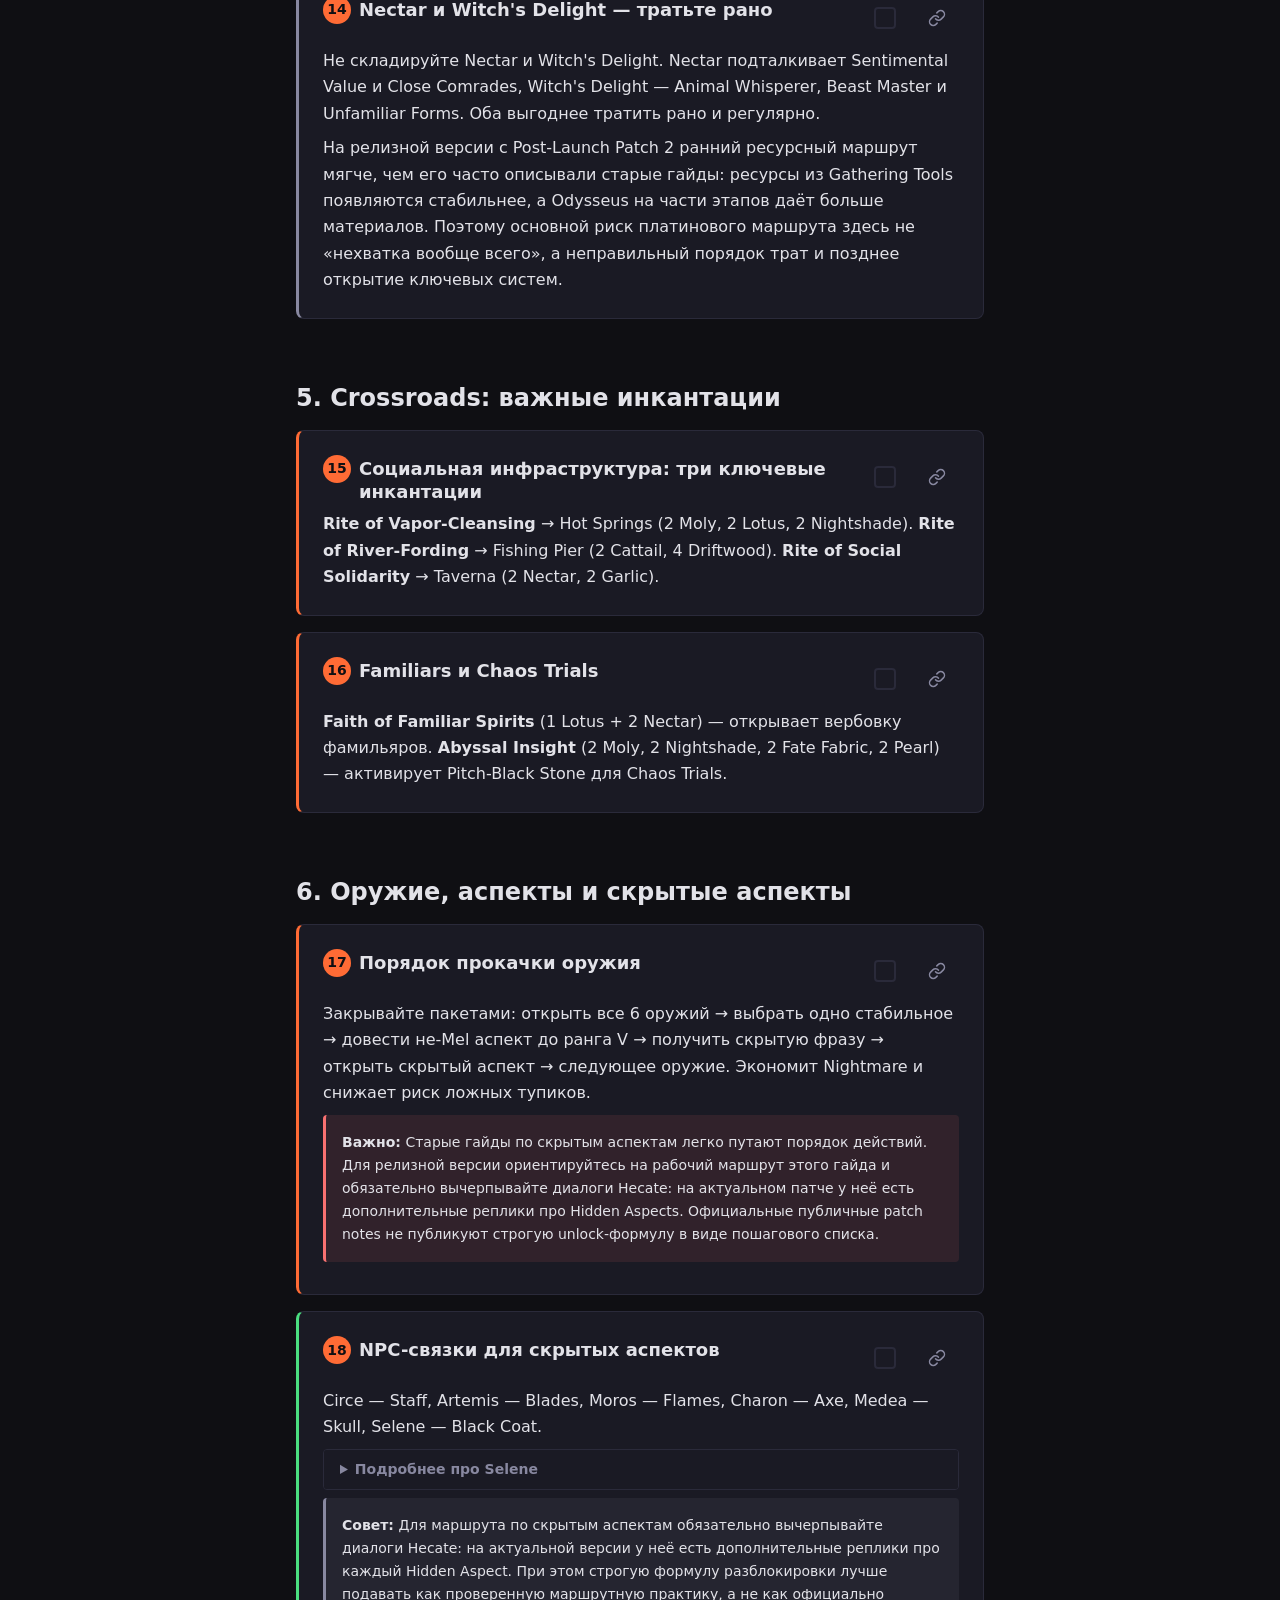
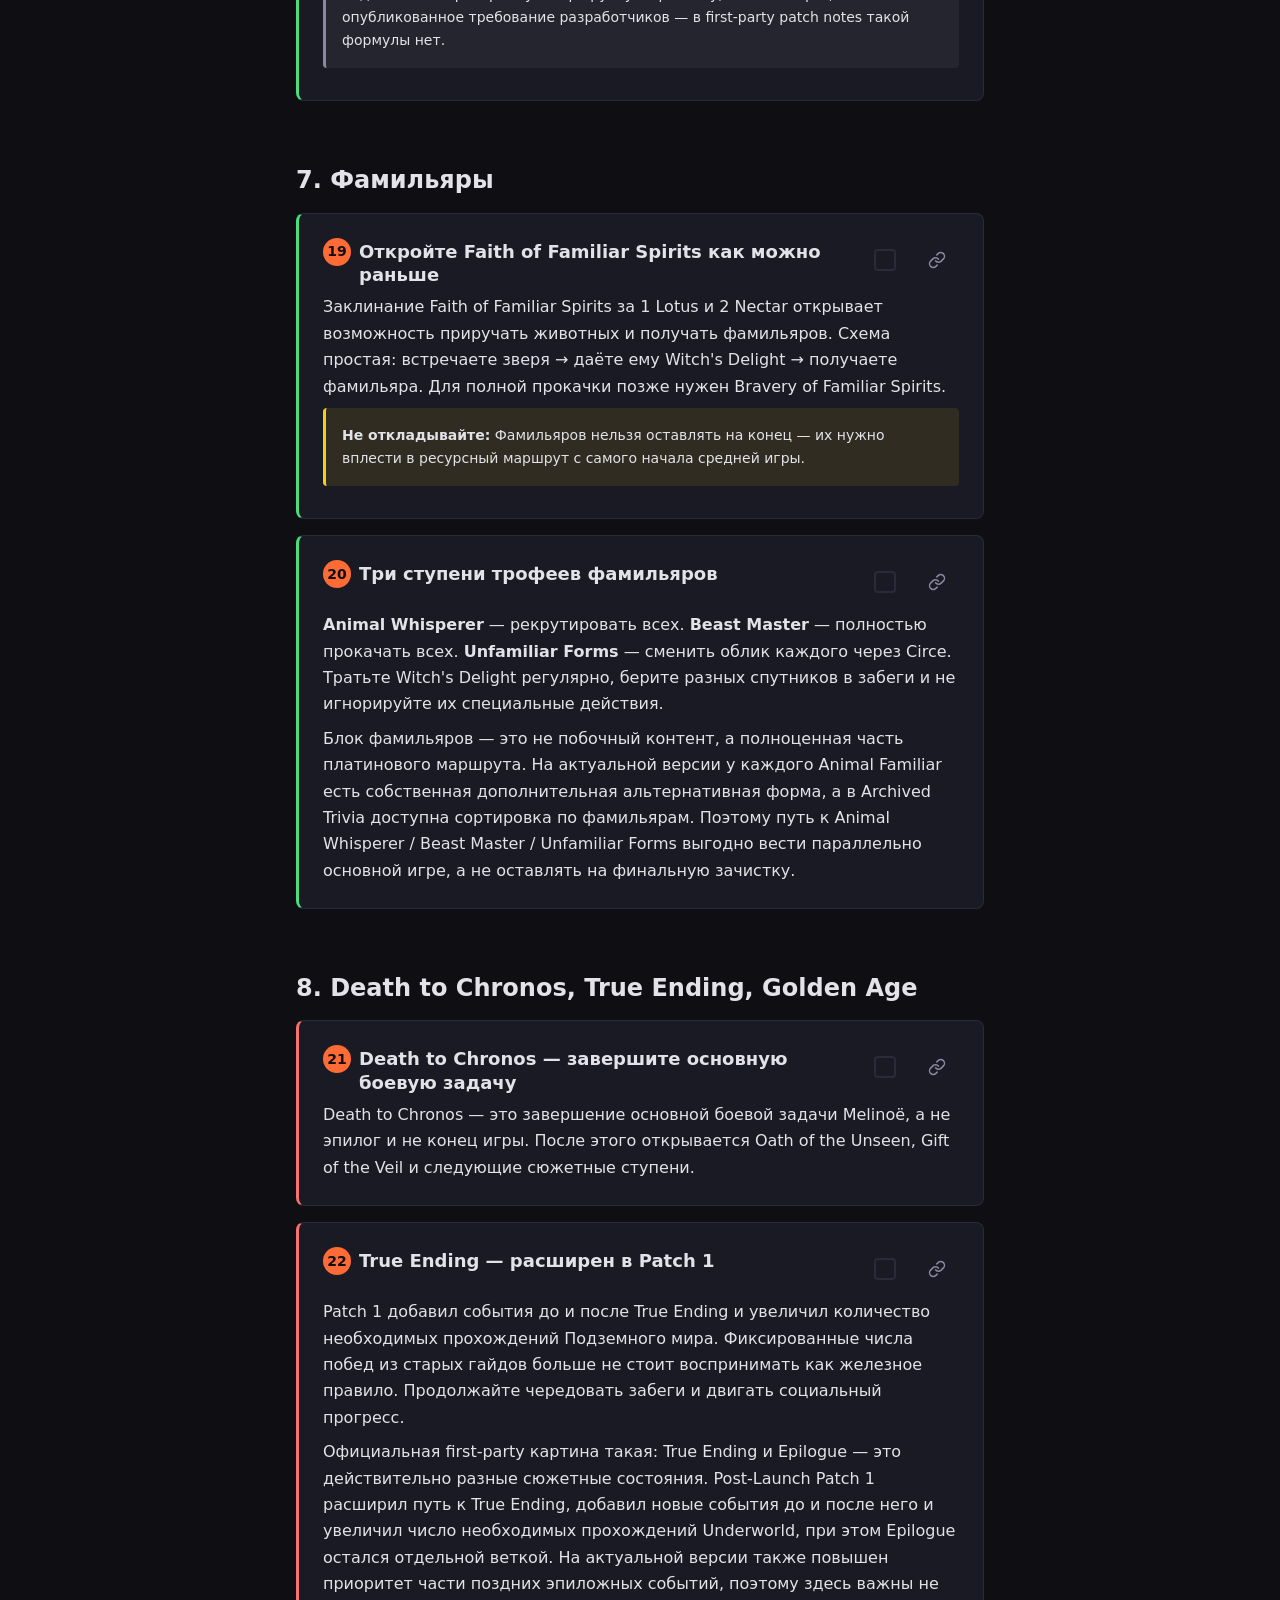
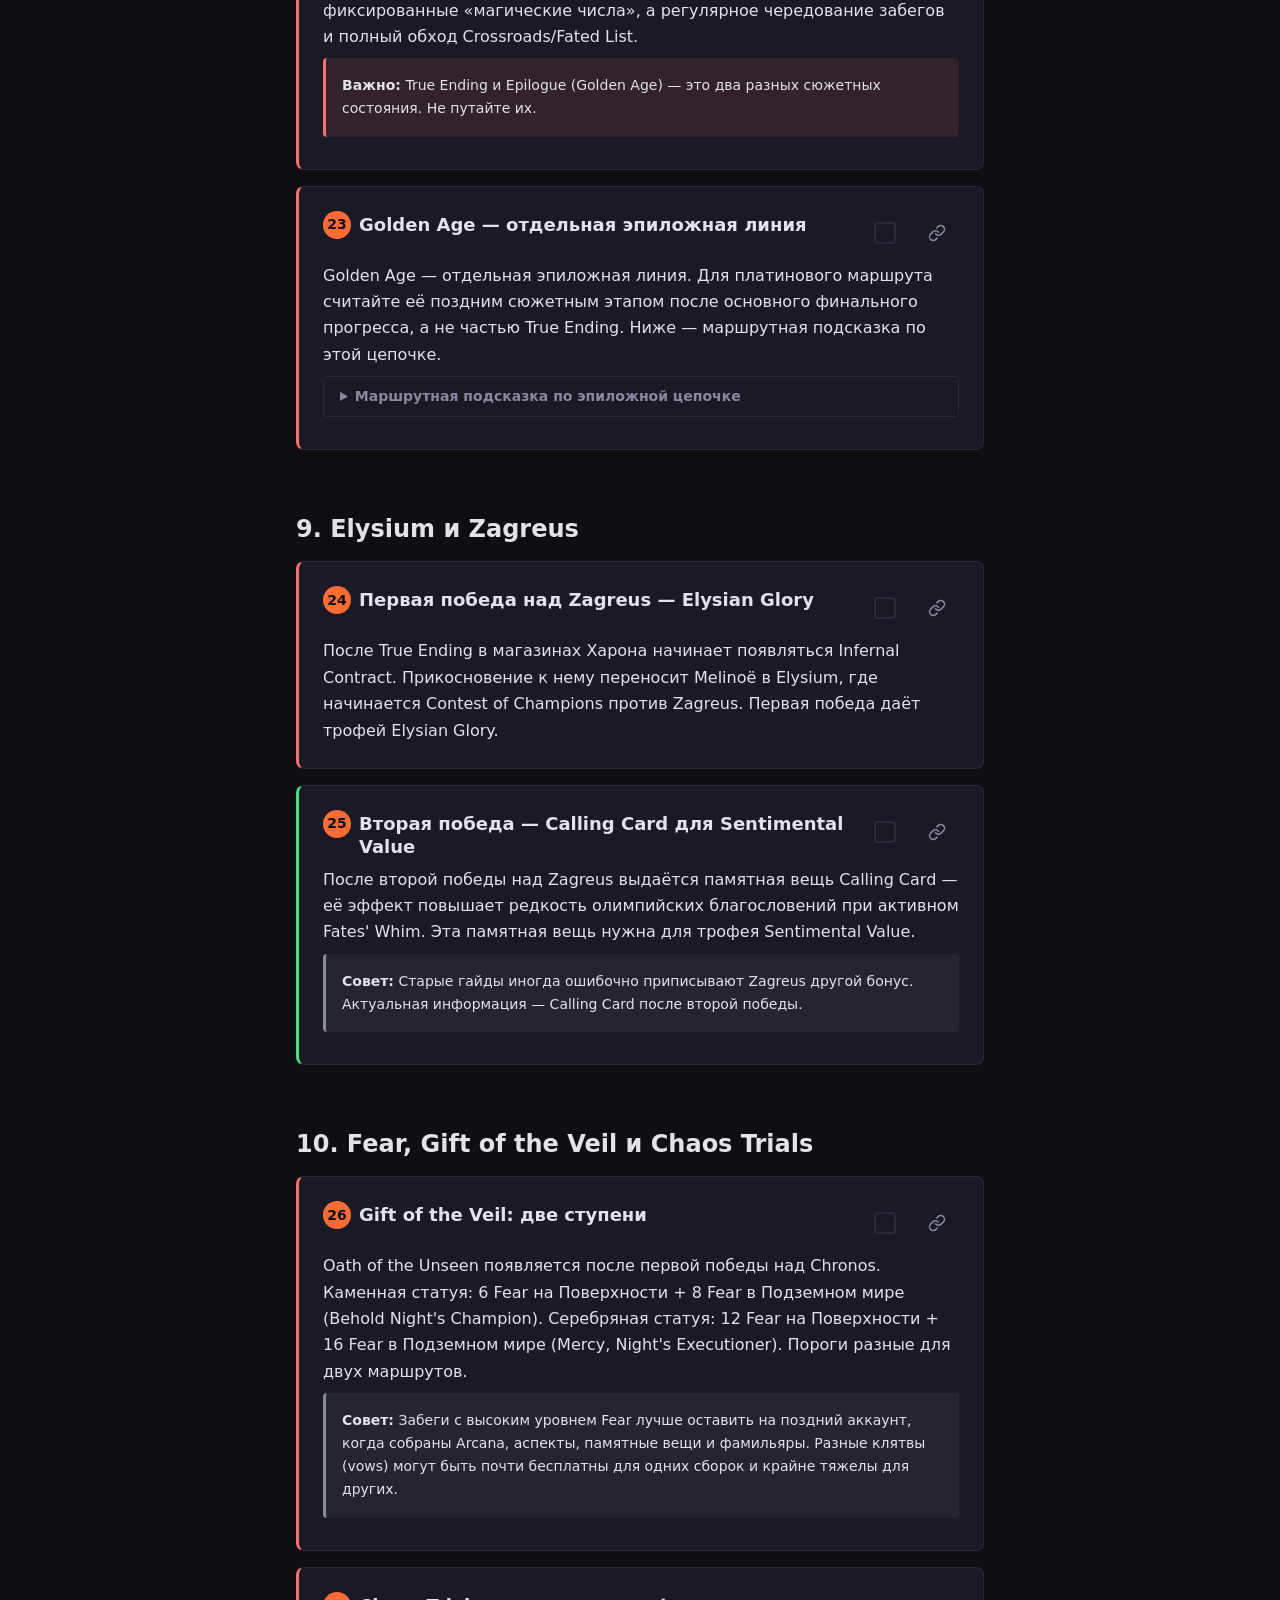
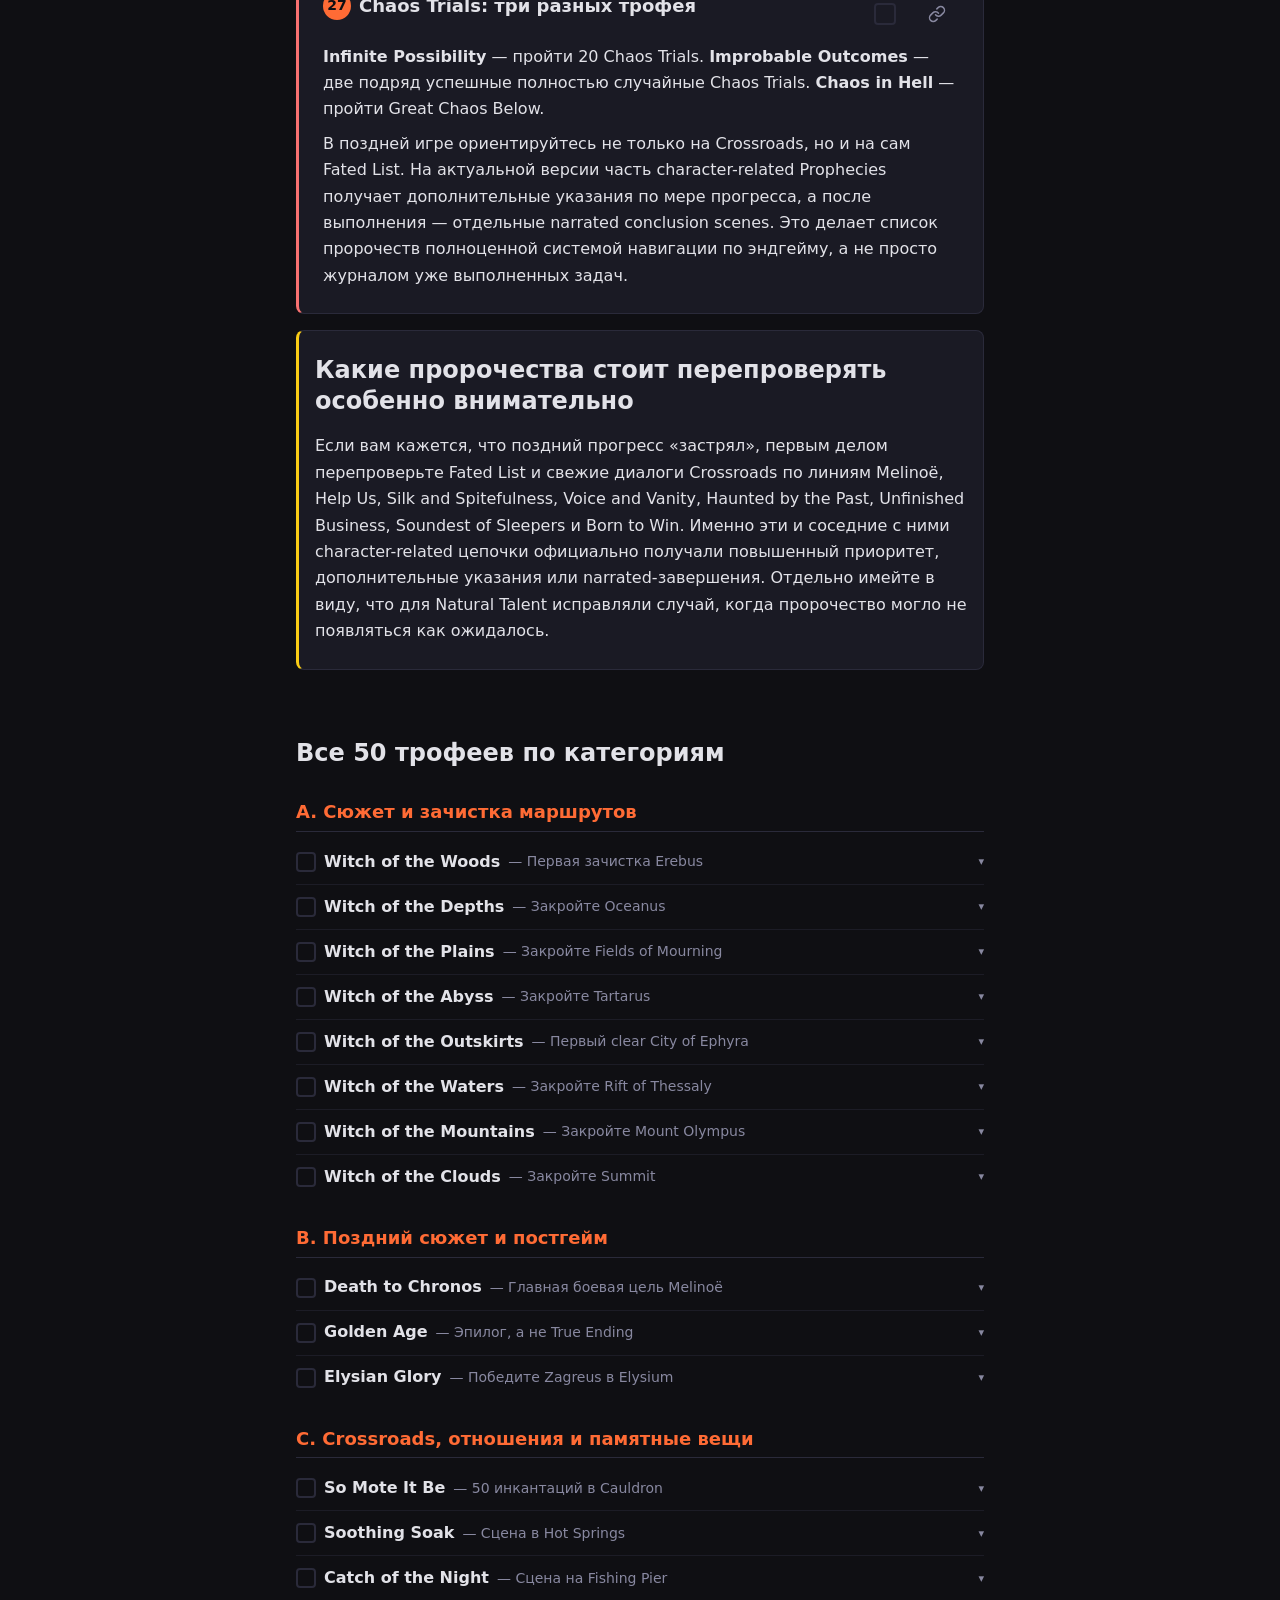
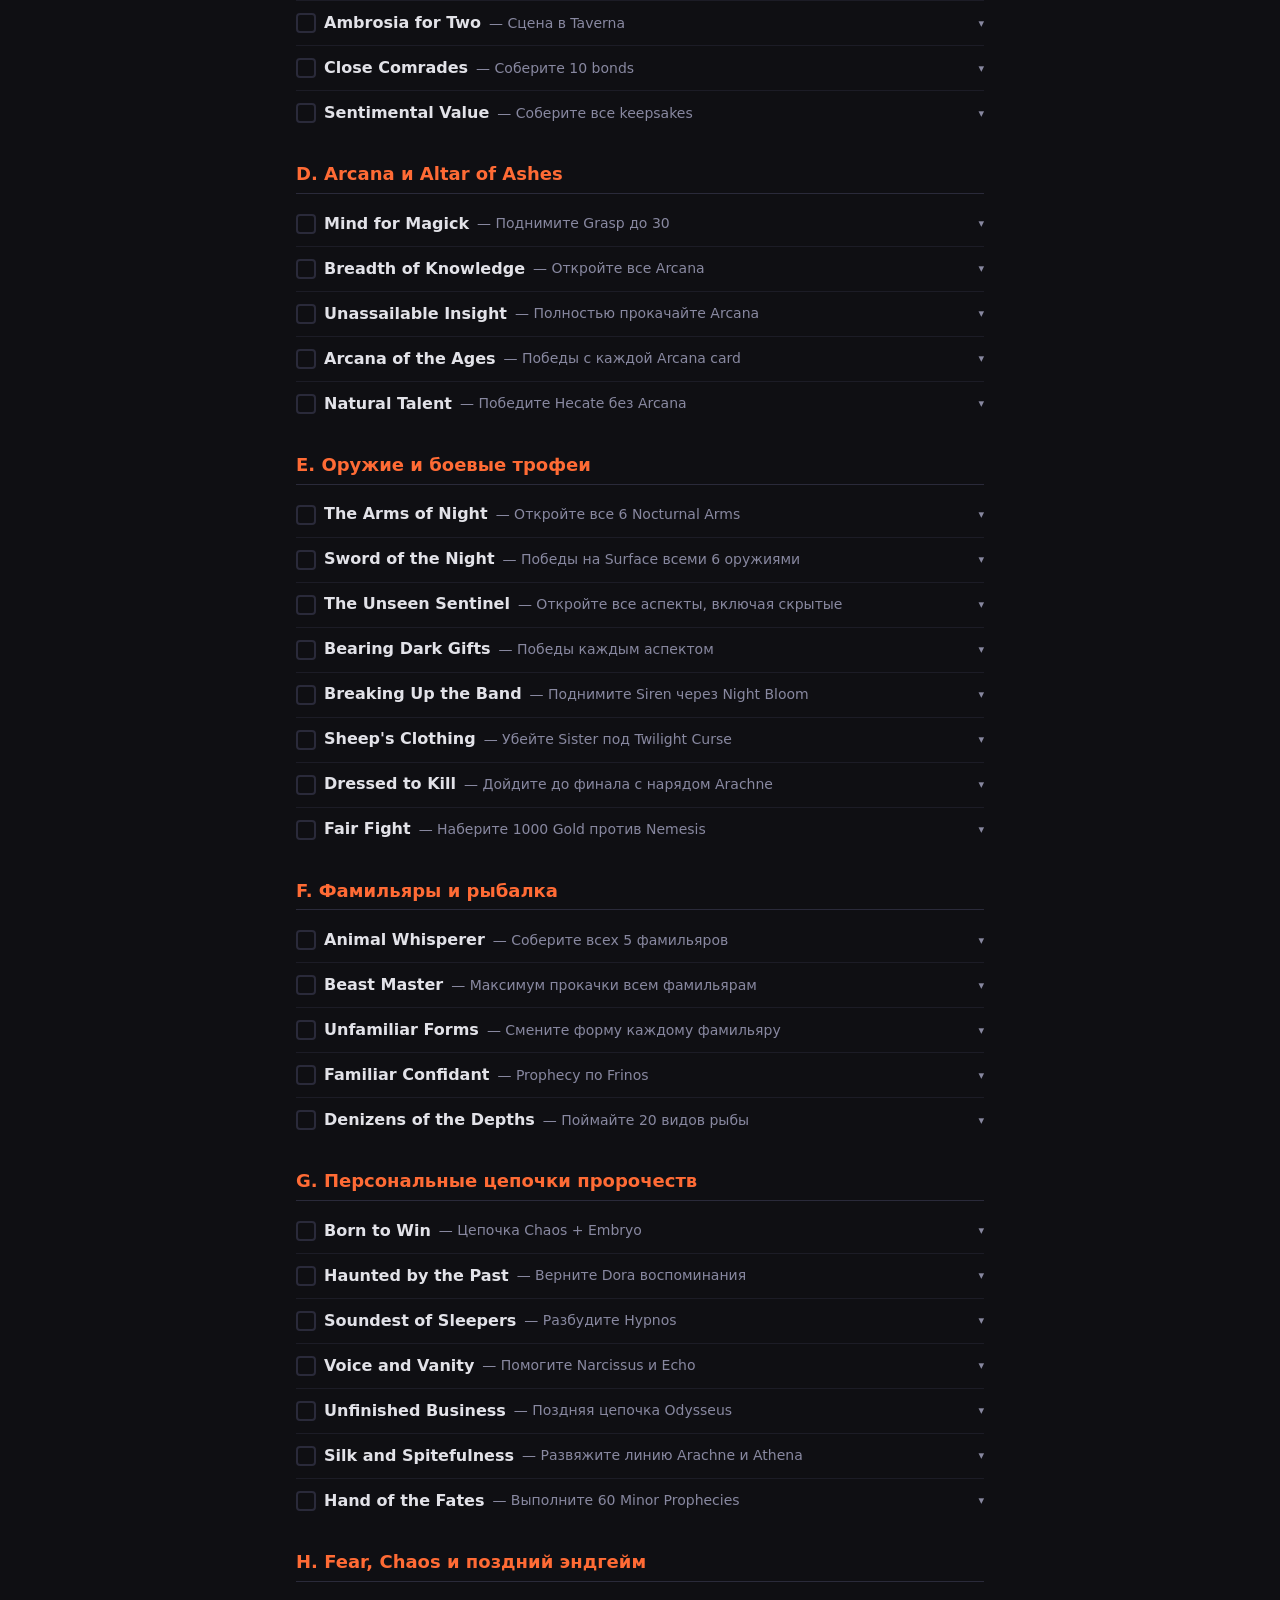
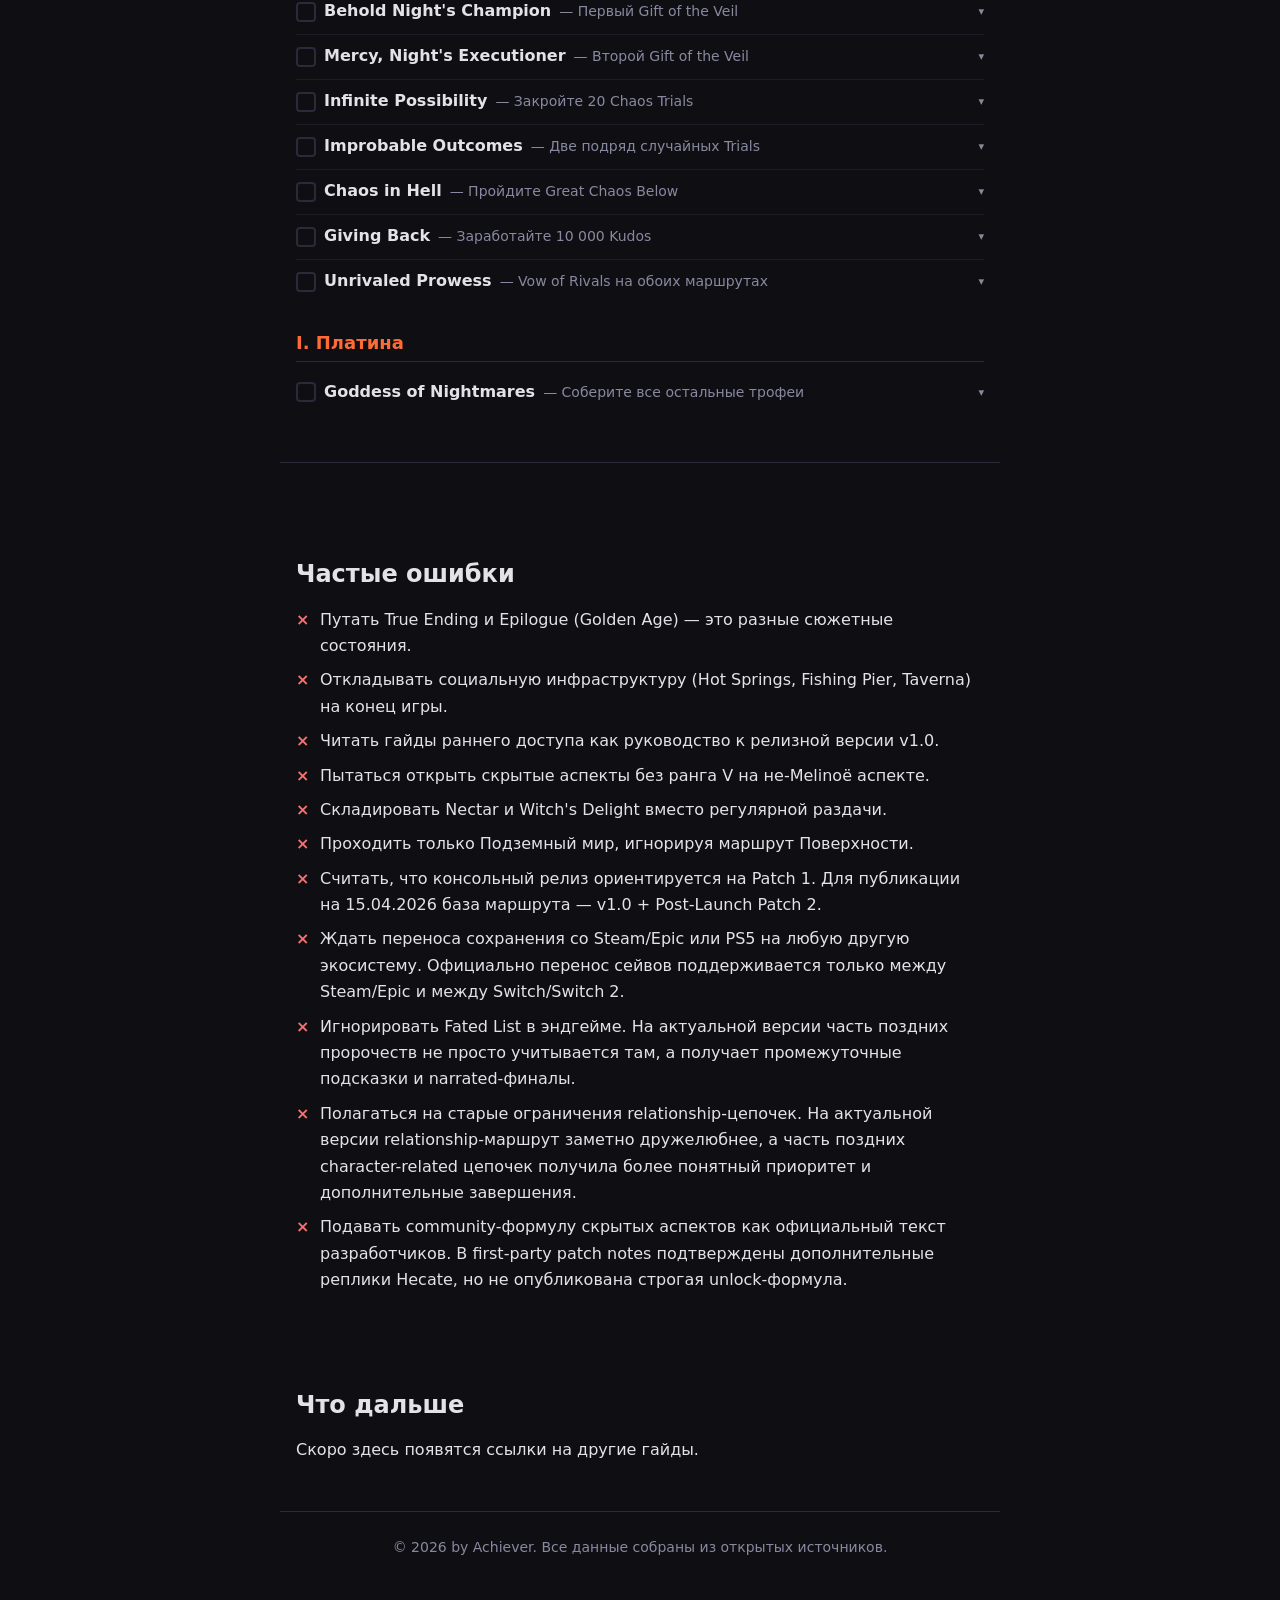
==== commit 68cc189a: "fix: вернуть by Achiever в футере после отката Co-Authored-By: Claude Sonnet 4.6 <noreply@anthropic." ====
--- a/docs/guides/hades-2-platinum/index.html
+++ b/docs/guides/hades-2-platinum/index.html
@@ -23,9 +23,8 @@
   <meta name="twitter:image" content="https://image774477.github.io/Guides/guides/hades-2-platinum/cover.webp">
 
   <!-- Favicon -->
-  <link rel="icon" href="../../assets/icons/favicon.ico" sizes="any">
-  <link rel="icon" href="../../assets/icons/icon-192.png" type="image/png">
-  <link rel="apple-touch-icon" href="../../assets/icons/icon-192.png">
+  <link rel="icon" href="../../assets/icons/favicon.png" type="image/png">
+  <link rel="apple-touch-icon" href="../../assets/icons/favicon.png">
 
   <!-- Styles -->
   <link rel="stylesheet" href="../../assets/css/reset.css">
@@ -958,7 +957,7 @@
         </summary>
         <div class="trophy-item__body">
           <p>Поздний сюжетный трофей — не конец игры, а переход к постгейму.</p>
-          <p>Рабочий маршрут: после победы над Chronos продолжать разговоры с Hecate. Через цепочку с Typhon и Entropy открывается <strong>Dissolution of Time</strong> — это маршрутная практика сообщества, не официальная формула.</p>
+          <p>Рабочий маршрут: после победы над Chronos продолжать разговоры с Hecate. Через цепочку с Typhon и Entropy открывается <strong>Dissolution of Time</strong>.</p>
         </div>
       </details>
 
@@ -971,7 +970,7 @@
         </summary>
         <div class="trophy-item__body">
           <p><strong>Golden Age</strong> — это «Reach the epilogue of the story». Patch 1 менял путь к True Ending, но сам Epilogue не трогал — это два разных сюжетных состояния.</p>
-          <p>Надёжный маршрут ведёт через позднюю prophecy-цепочку Fates и финальную сцену через Engraved Pin Мороса в Oceanus. Это рабочая маршрутная практика, а не опубликованная Supergiant формула.</p>
+          <p>Надёжный маршрут ведёт через позднюю prophecy-цепочку Fates и финальную сцену через Engraved Pin Мороса в Oceanus.</p>
           <div class="trophy-item__warning">Не путайте True Ending и Golden Age. Первое — часть prophecy-маршрута, второе — непосредственно эпилог. Это разные сюжетные состояния.</div>
         </div>
       </details>
@@ -1186,9 +1185,9 @@
           <span class="trophy-item__arrow" aria-hidden="true">▾</span>
         </summary>
         <div class="trophy-item__body">
-          <p>Рабочий маршрут сообщества: для каждого оружия открыть обычные аспекты, поднять один не-Melinoë аспект до Rank V, затем поговорить с нужным NPC-носителем пробуждающей фразы — Circe / Artemis / Moros / Charon / Medea / Selene.</p>
-          <p>Patch 2 подтверждает, что Hecate получила больше реплик по скрытым аспектам — но это не равно опубликованной разработчиком строгой unlock-формуле.</p>
-          <div class="trophy-item__warning">Это рабочий маршрут сообщества, а не официальная формула Supergiant. Не подавайте его как точное техническое условие игры.</div>
+          <p>По проверенной практике сообщества: для каждого оружия открыть обычные аспекты, поднять один не-Melinoë аспект до Rank V, затем поговорить с нужным NPC-носителем пробуждающей фразы — Circe / Artemis / Moros / Charon / Medea / Selene.</p>
+          <p>Patch 2 добавил Hecate дополнительные реплики по скрытым аспектам.</p>
+          <div class="trophy-item__warning">Официальная пошаговая формула разблокировки скрытых аспектов не опубликована — ориентируйтесь на проверенный маршрут сообщества.</div>
         </div>
       </details>
 
@@ -1229,7 +1228,7 @@
         <div class="trophy-item__body">
           <p>Трофей на бой с Hecate в Erebus. Дождаться Twilight Curse, превратиться, а затем добить одну из Sisters of the Dead; terrain kill или familiar kill также может засчитаться.</p>
           <p>Удобнее идти за этим в отдельном целевом run.</p>
-          <div class="trophy-item__note">Hex kill тоже может засчитаться — точные условия в сообществе не зафиксированы как официальная формула.</div>
+          <div class="trophy-item__note">Hex kill тоже может засчитаться.</div>
         </div>
       </details>
 
@@ -1315,7 +1314,7 @@
         </summary>
         <div class="trophy-item__body">
           <p>Разговаривайте с Frinos в Crossroads после разных забегов, пока prophecy не закроется.</p>
-          <p>Обычно закрывается серией разговоров с Frinos между ночами — точное число не зафиксировано как официальный факт.</p>
+          <p>Обычно закрывается серией разговоров с Frinos между ночами — точное число разговоров не установлено.</p>
         </div>
       </details>
 
@@ -1348,7 +1347,6 @@
         <div class="trophy-item__body">
           <p>Patch 2 повысил приоритет события, где Chaos вводит эту prophecy. Рабочий маршрут: прийти к Chaos с keepsake <strong>Transcendent Embryo</strong> не ниже 2-star и довести забег до конца без смены keepsake.</p>
           <p>Если prophecy долго не появляется — помогает хотя бы один Chaos boon на Поверхности в целевых забегах.</p>
-          <div class="trophy-item__warning">Это рабочая маршрутная практика, не официальная формула Supergiant.</div>
         </div>
       </details>
 
@@ -1361,7 +1359,6 @@
         </summary>
         <div class="trophy-item__body">
           <p>Patch 2 повысил приоритет prophecy и добавил narrated conclusion. Надёжный маршрут: несколько раз победить Prometheus, после каждого прогрессирующего события говорить с Dora, затем сварить <strong>Return of Latent Memories</strong>.</p>
-          <p>Подавать как «надёжнее всего продвигается так», а не как официальную таблицу триггеров.</p>
         </div>
       </details>
 
@@ -1401,7 +1398,6 @@
         </summary>
         <div class="trophy-item__body">
           <p>Patch 2 повысил приоритет prophecy и добавил narrated conclusion. Рабочий маршрут: довести отношения с Odysseus до цепочки с <strong>Knuckle Bones</strong>, затем посетить с ним Polyphemus, Scylla и Circe, после чего продолжать вычерпывать сцены в Crossroads и Taverna.</p>
-          <p>Только рабочая маршрутная практика — не официальная таблица триггеров.</p>
         </div>
       </details>
 
@@ -1447,7 +1443,6 @@
         </summary>
         <div class="trophy-item__body">
           <p>По проверенной практике сообщества, нужный порог — около 8 Fear на Underworld и 6 Fear на Surface. Заранее получите <strong>Oath of the Unseen</strong> и осмотрите его; к тому моменту обычно уже есть несколько зачисток Подземного мира и хотя бы одна на Поверхности.</p>
-          <p>Это проверенный ориентир из гайдов сообщества, не официальная формула игры.</p>
         </div>
       </details>
 
@@ -1460,7 +1455,7 @@
         </summary>
         <div class="trophy-item__body">
           <p>По проверенной практике сообщества, нужный порог — около 16 Fear на Underworld и 12 Fear на Surface.</p>
-          <p>Удобно закрывать в паре с <strong>Unrivaled Prowess</strong>, если уже уверенно играете Vow of Rivals-бои.</p>
+          <p>Этот трофей удобно закрывать параллельно с <strong>Unrivaled Prowess</strong>, если вы уже уверенно проходите бои с активным Vow of Rivals.</p>
         </div>
       </details>
 
@@ -1498,7 +1493,7 @@
           <span class="trophy-item__arrow" aria-hidden="true">▾</span>
         </summary>
         <div class="trophy-item__body">
-          <p>Отдельный трофей за конкретный забег — по рабочему маршруту сообщества: полный Underworld-забег со случайным оружием, случайным keepsake и высоким Fear (около 20). Точные параметры взяты из гайдов сообщества, не из официальных материалов.</p>
+          <p>Отдельный трофей за конкретный забег. По проверенной практике сообщества: полный Underworld-забег со случайным оружием, случайным keepsake и высоким Fear (около 20).</p>
           <p>Не путайте с накопительными 20 Chaos Trials из <strong>Infinite Possibility</strong>.</p>
           <div class="trophy-item__warning">Поздний эндгейм. Не беритесь за Great Chaos Below, пока не закрыты Veil- и Trial-трофеи.</div>
         </div>
@@ -1525,8 +1520,7 @@
           <span class="trophy-item__arrow" aria-hidden="true">▾</span>
         </summary>
         <div class="trophy-item__body">
-          <p>По рабочему маршруту сообщества, prophecy закрывается через бои со всеми Guardian-боссами под <strong>Vow of Rivals</strong> на обоих маршрутах. По той же практике, для финальных боссов обычно достаточно войти в бой — это не официальное условие игры.</p>
-          <p>Ориентир взят из гайдов сообщества, а не из официальных материалов Supergiant.</p>
+          <p>По проверенной практике сообщества, prophecy закрывается через бои со всеми Guardian-боссами под <strong>Vow of Rivals</strong> на обоих маршрутах. Для финальных боссов обычно достаточно войти в бой.</p>
         </div>
       </details>
 
@@ -1578,7 +1572,7 @@
 
   <!-- ===== FOOTER ===== -->
   <footer class="guide-footer">
-    <p>&copy; 2026 image774477. Все данные собраны из открытых источников.</p>
+    <p>&copy; 2026 by Achiever. Все данные собраны из открытых источников.</p>
   </footer>
 
   <!-- ===== MOBILE ACTION BAR ===== -->
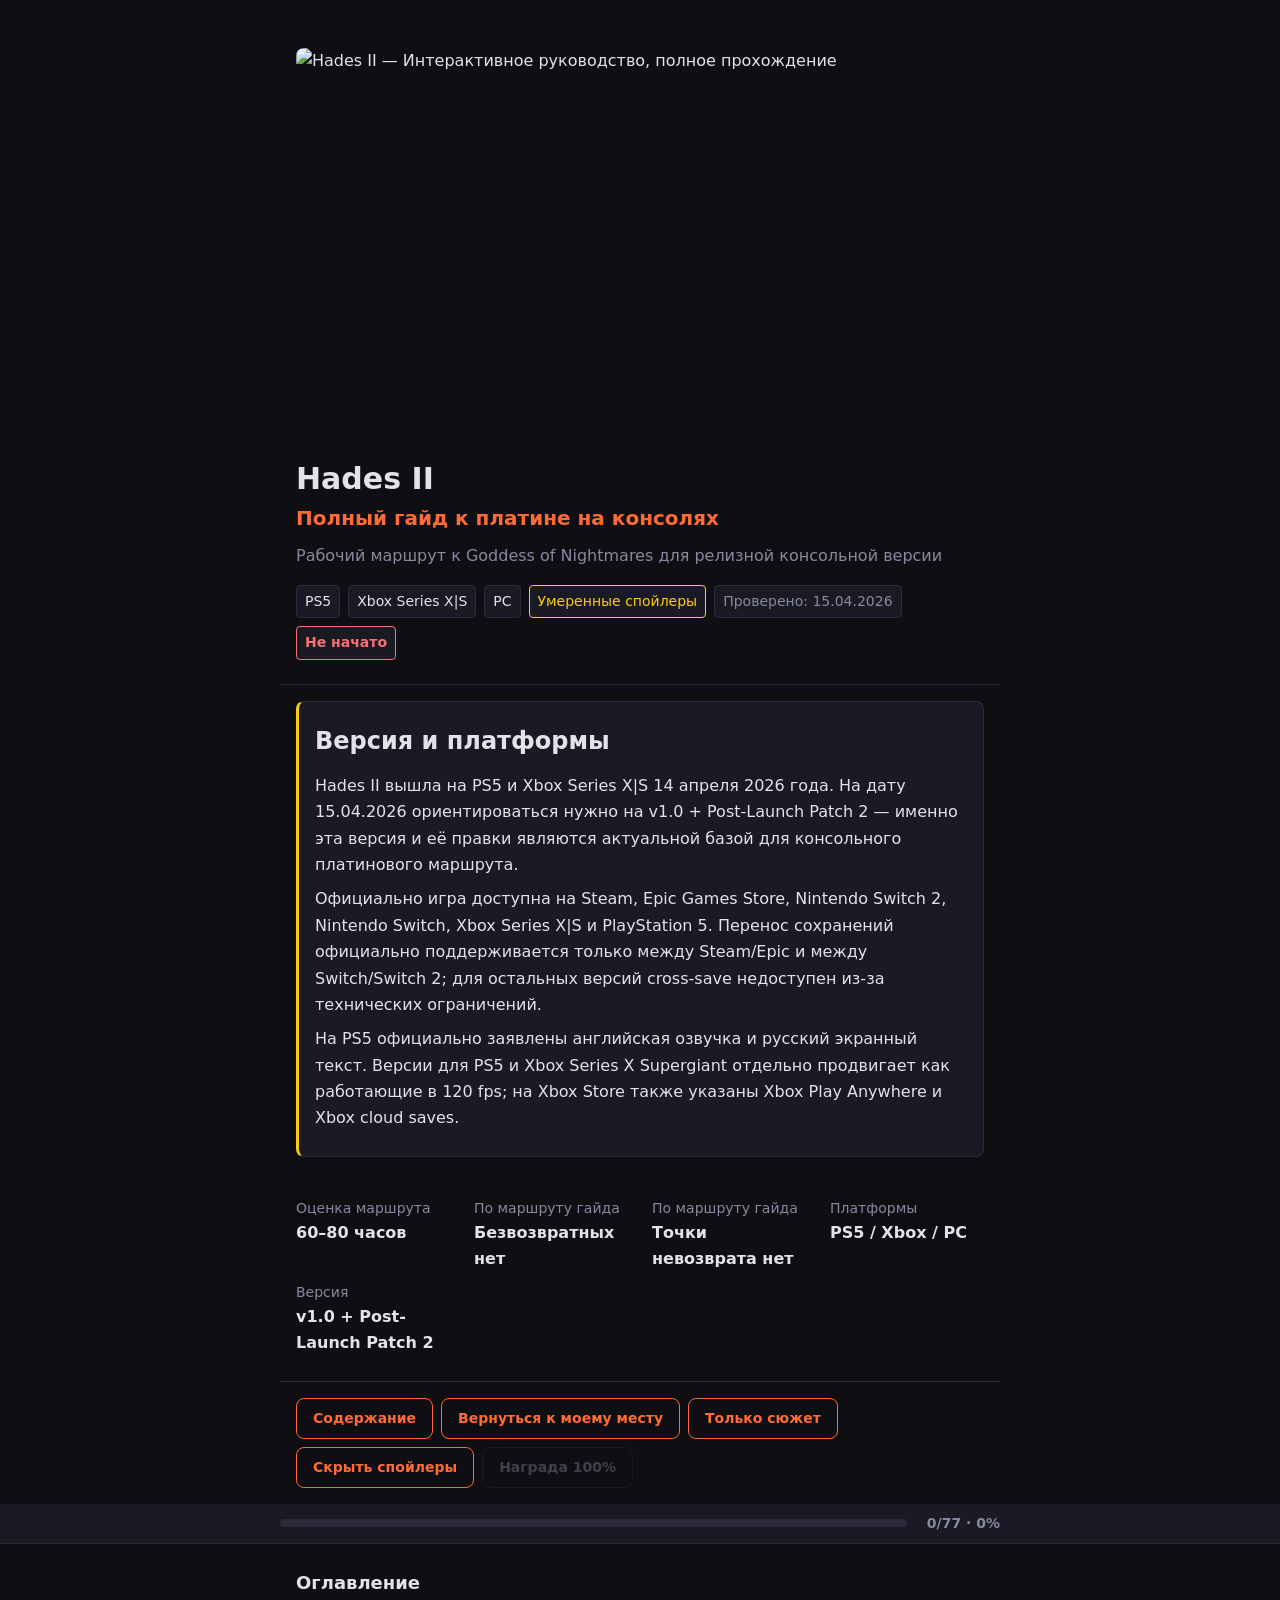
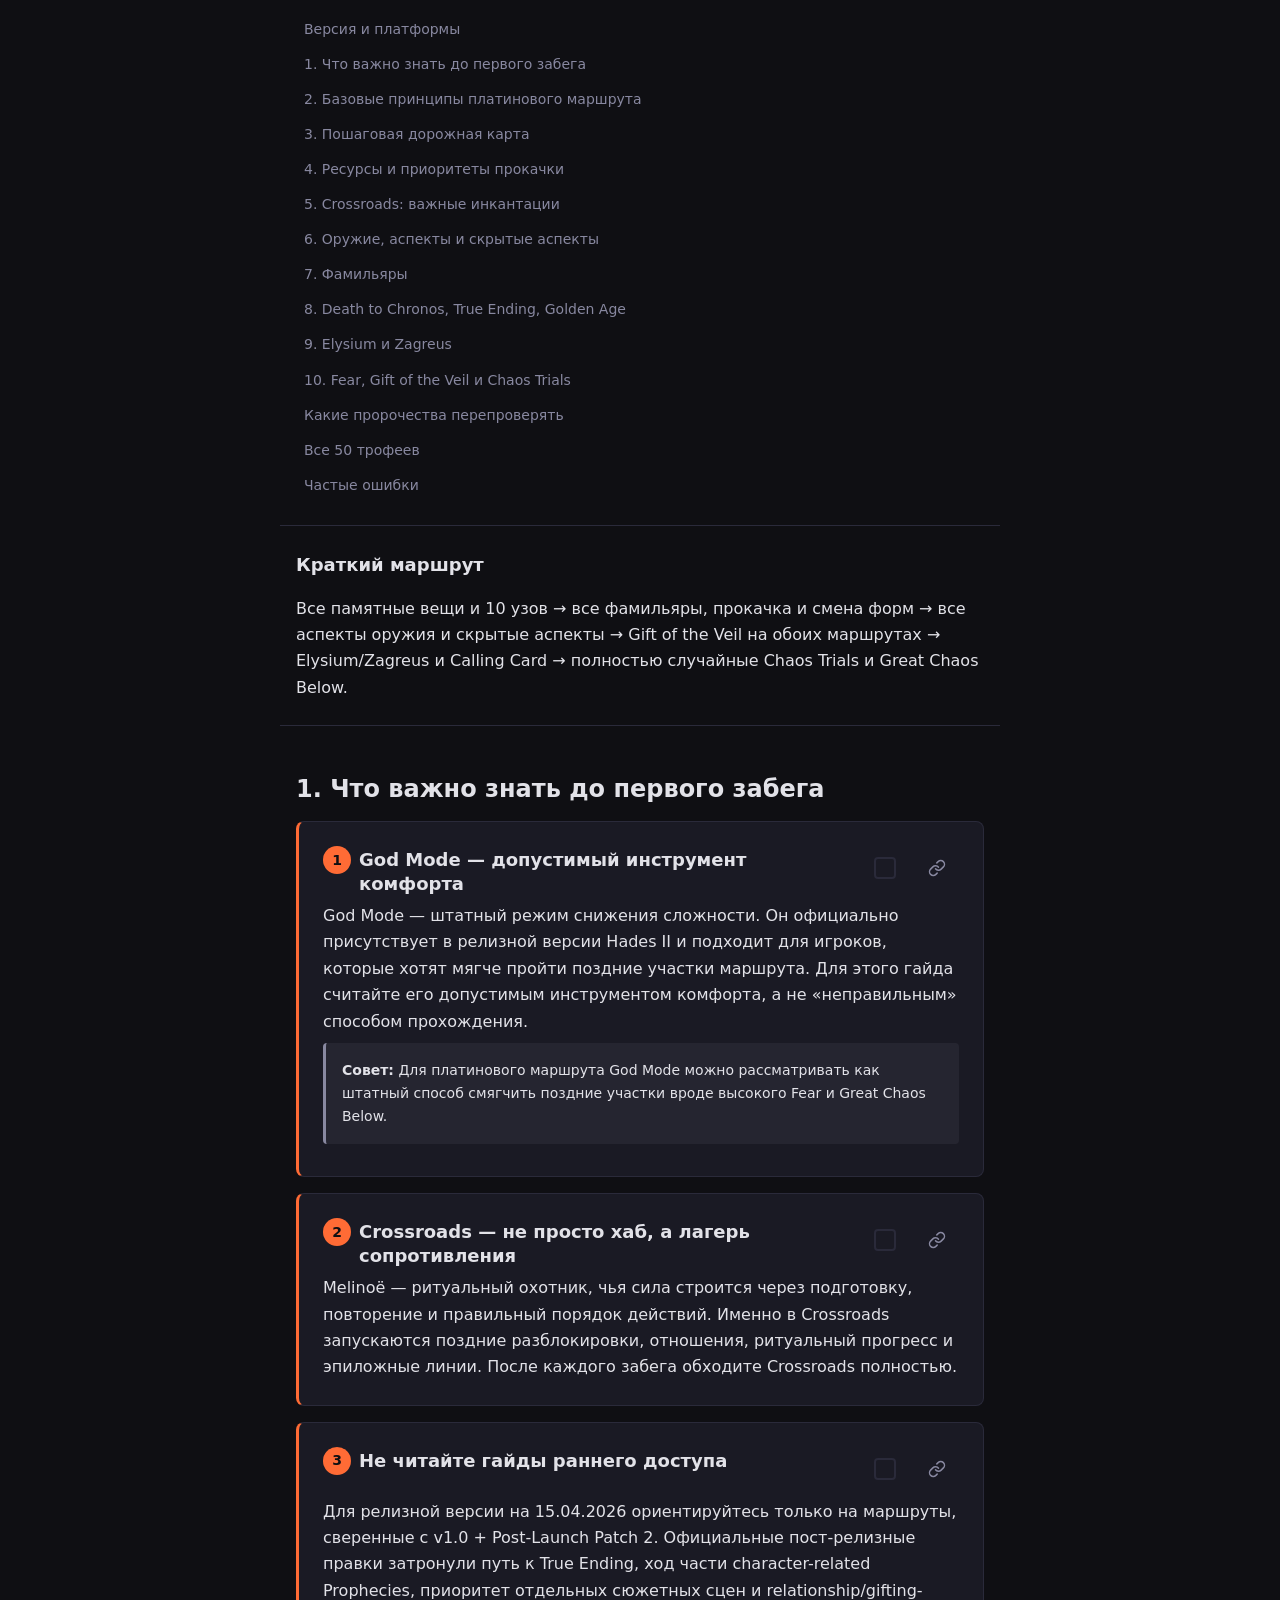
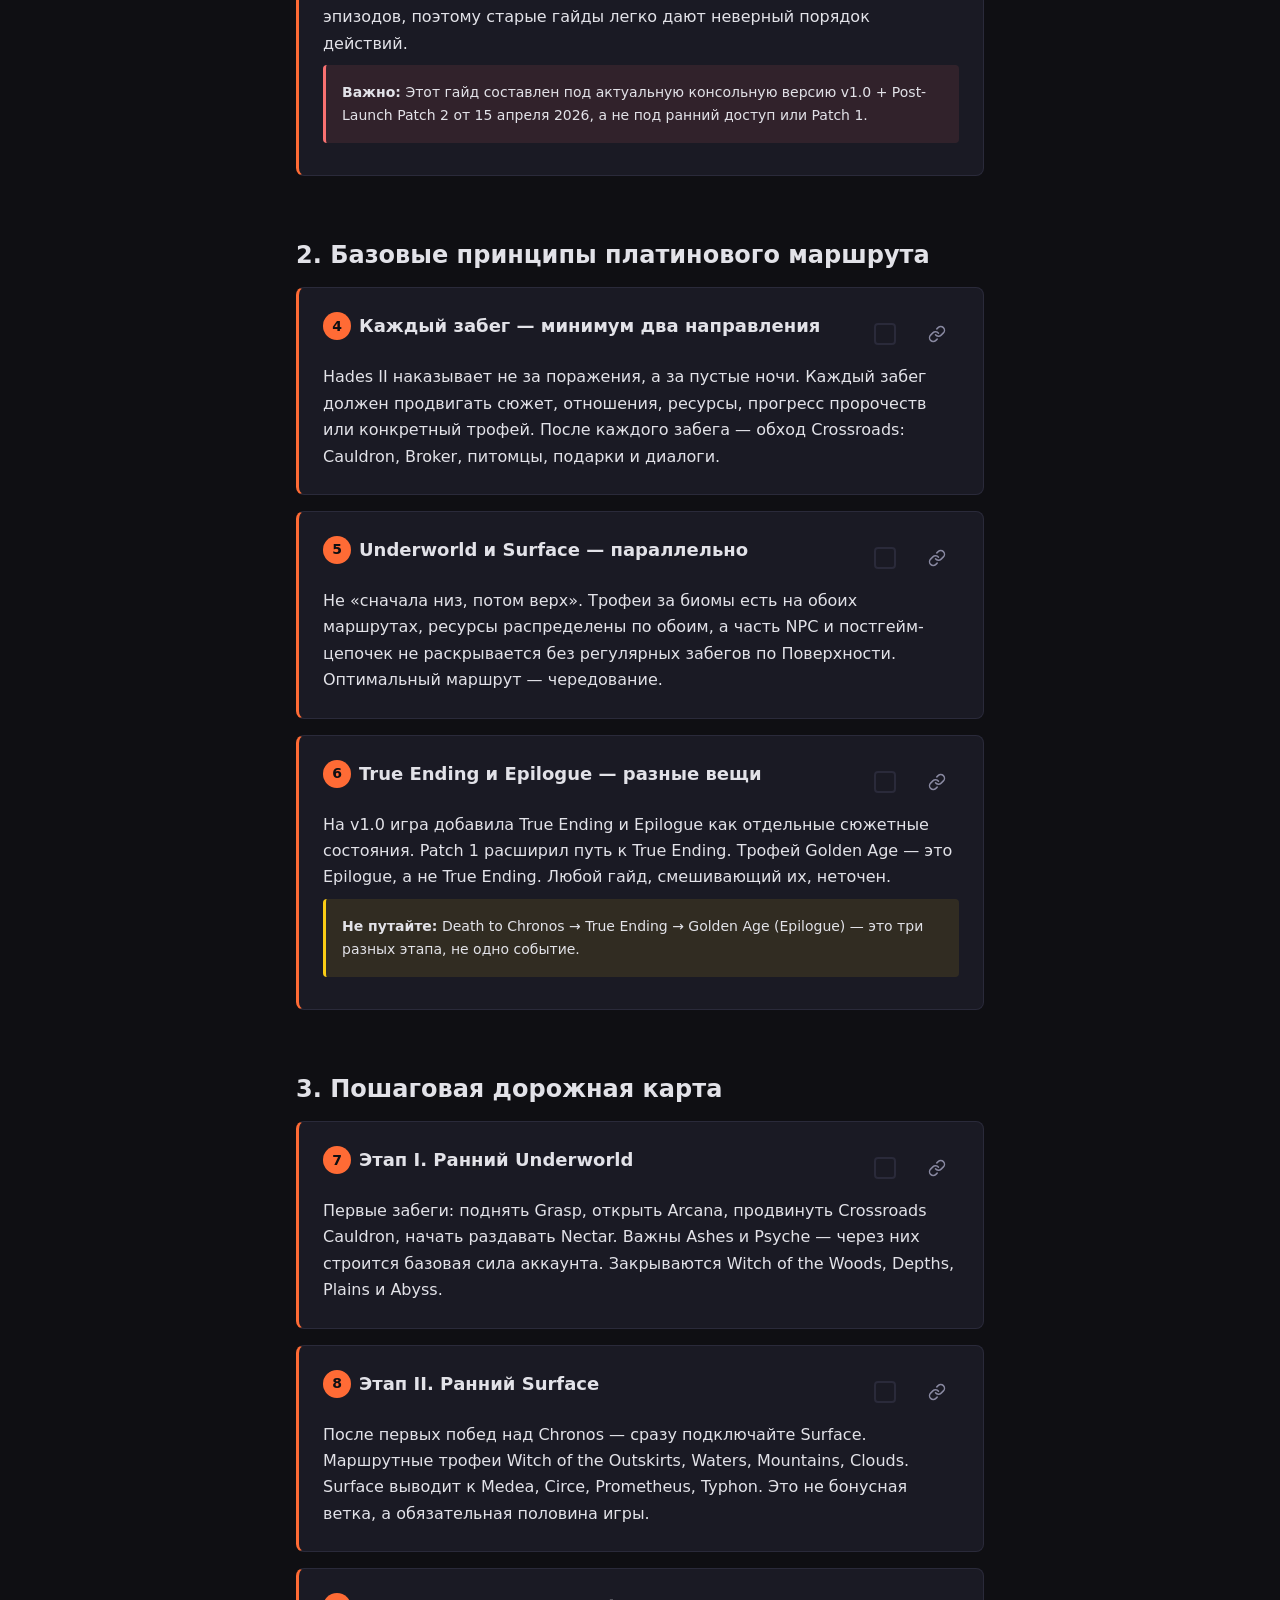
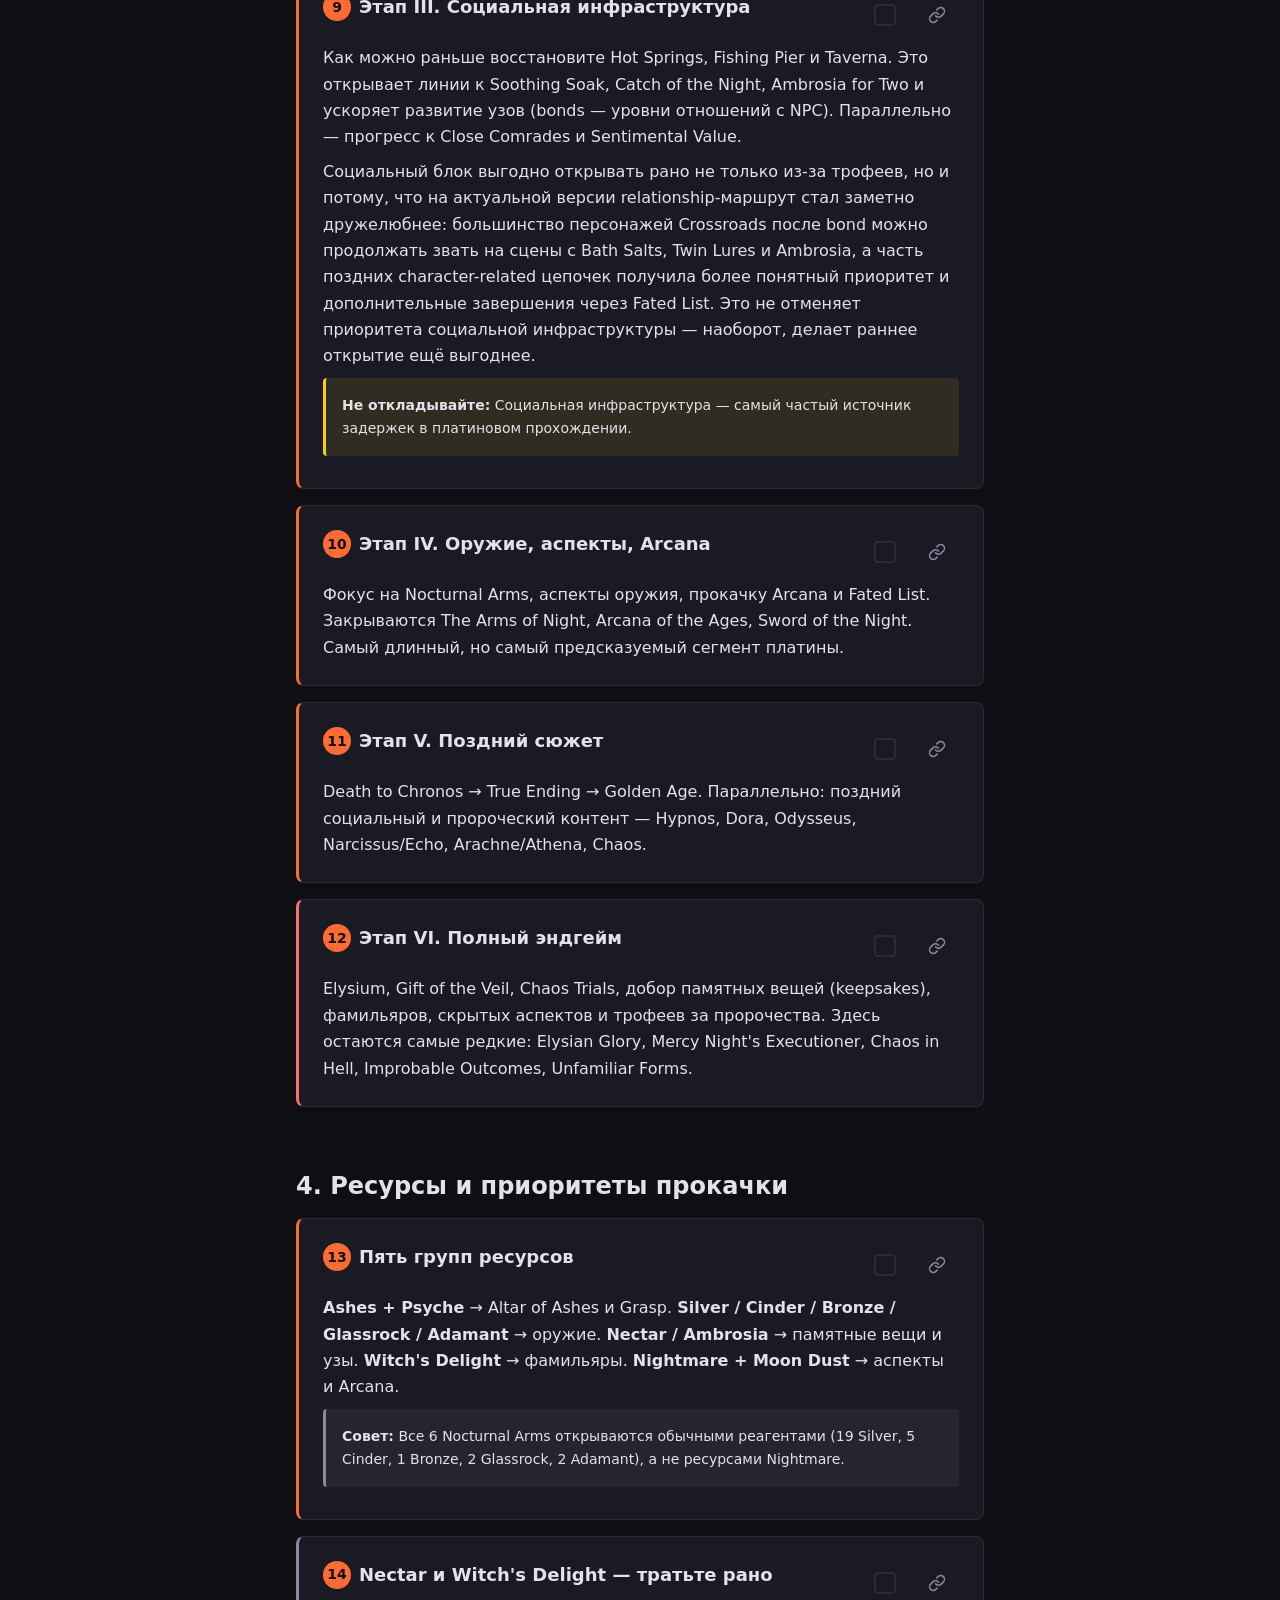
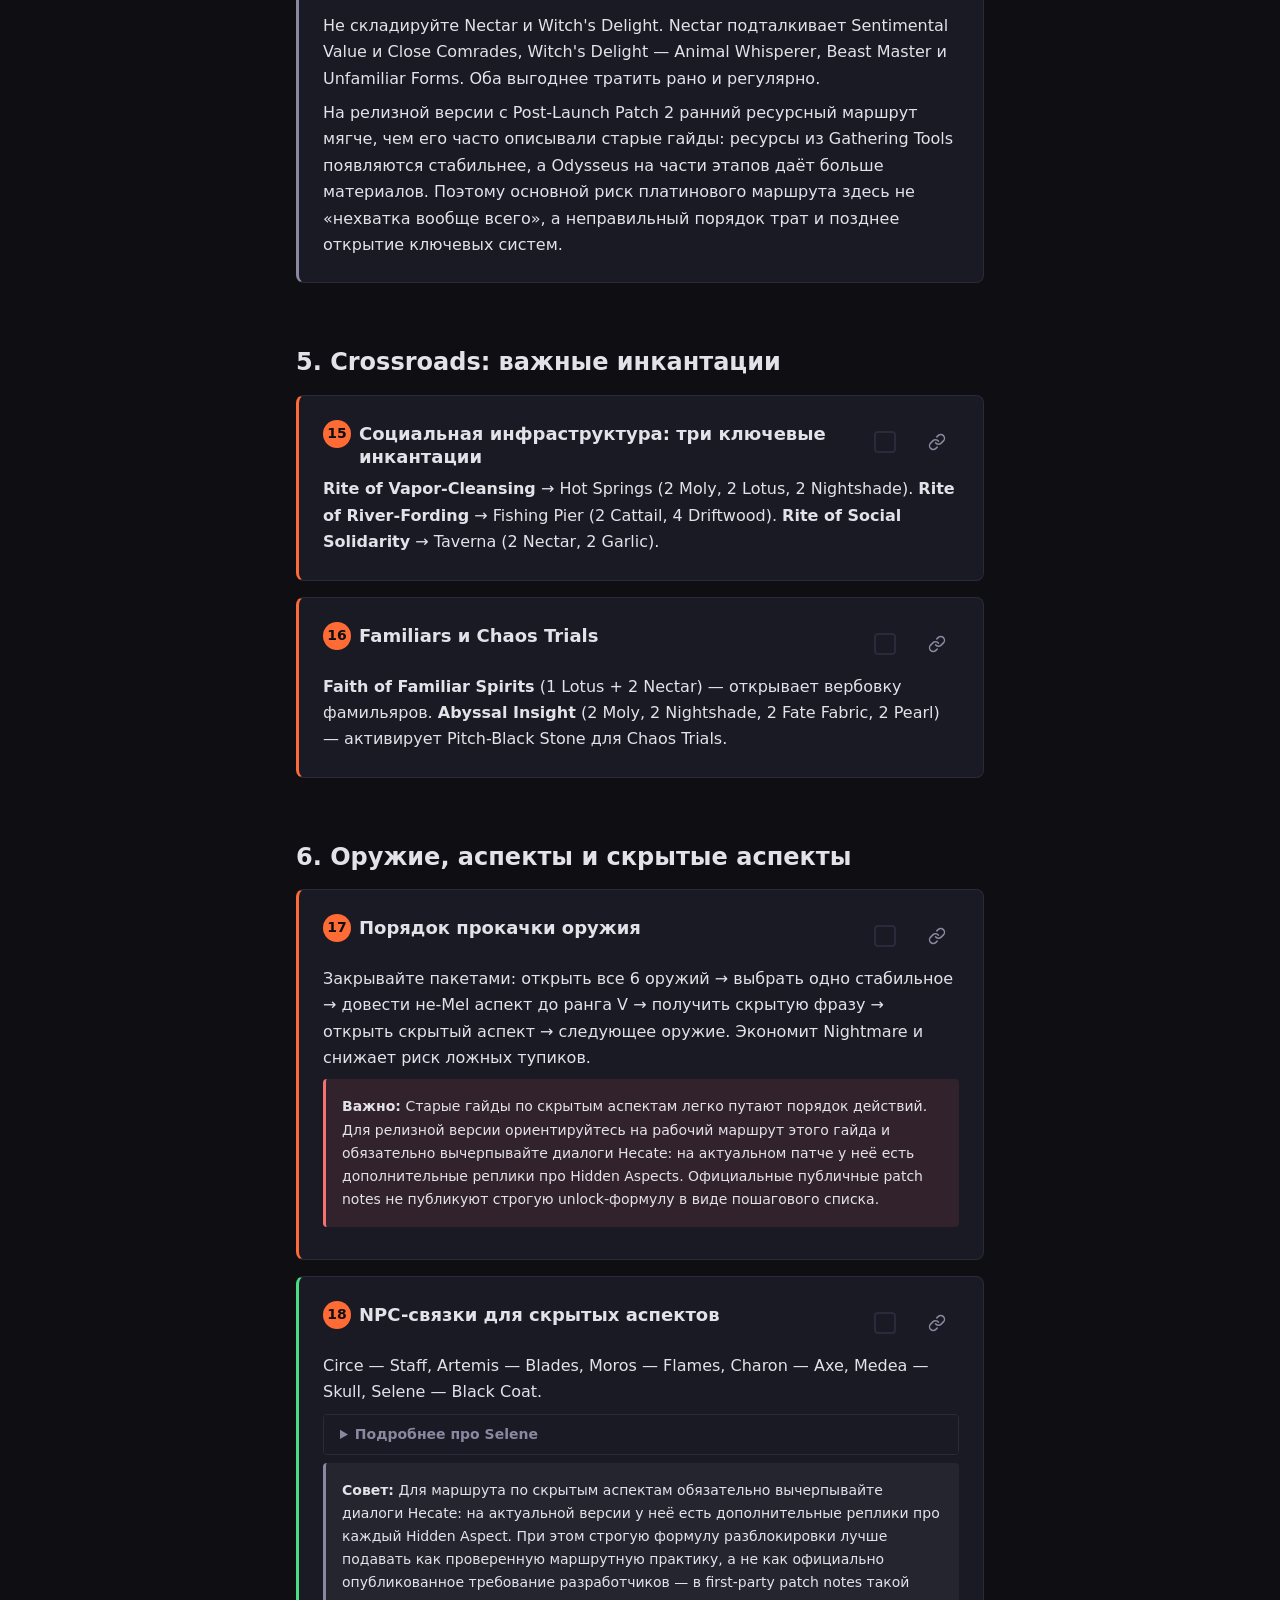
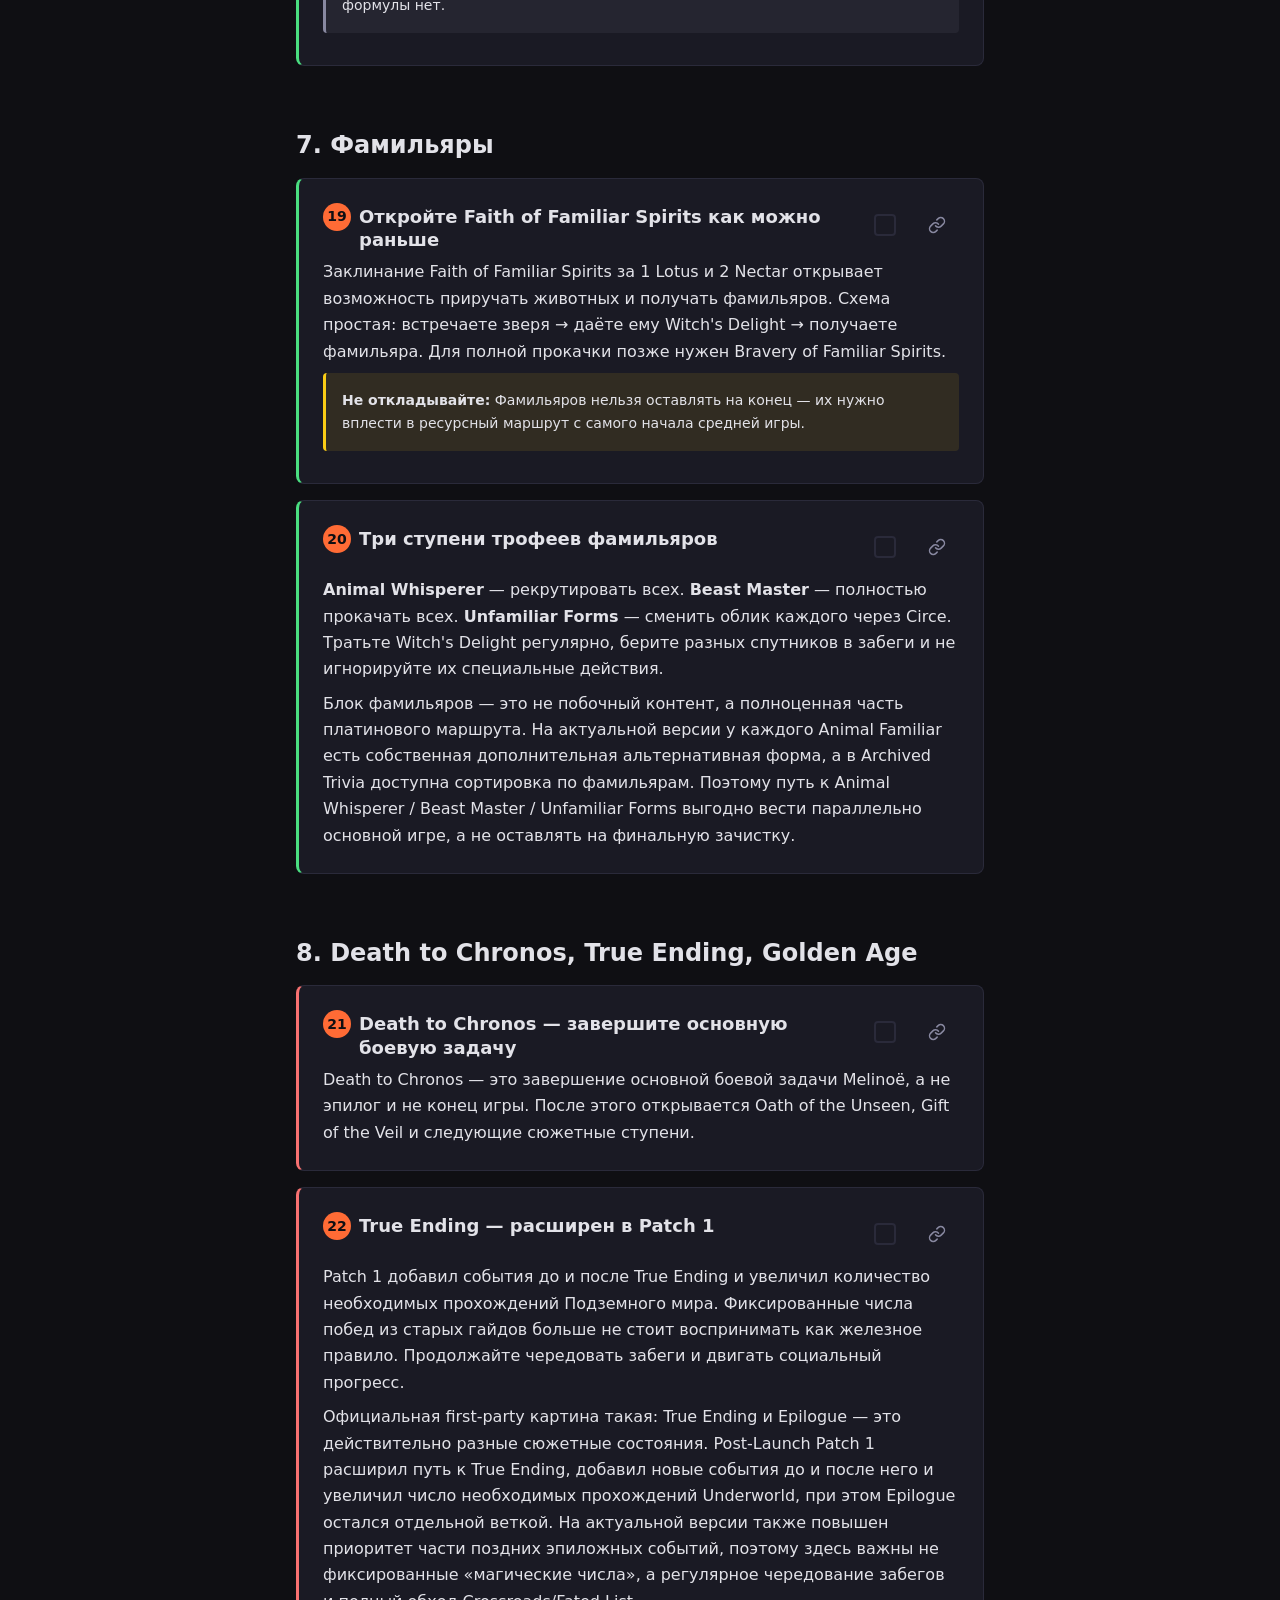
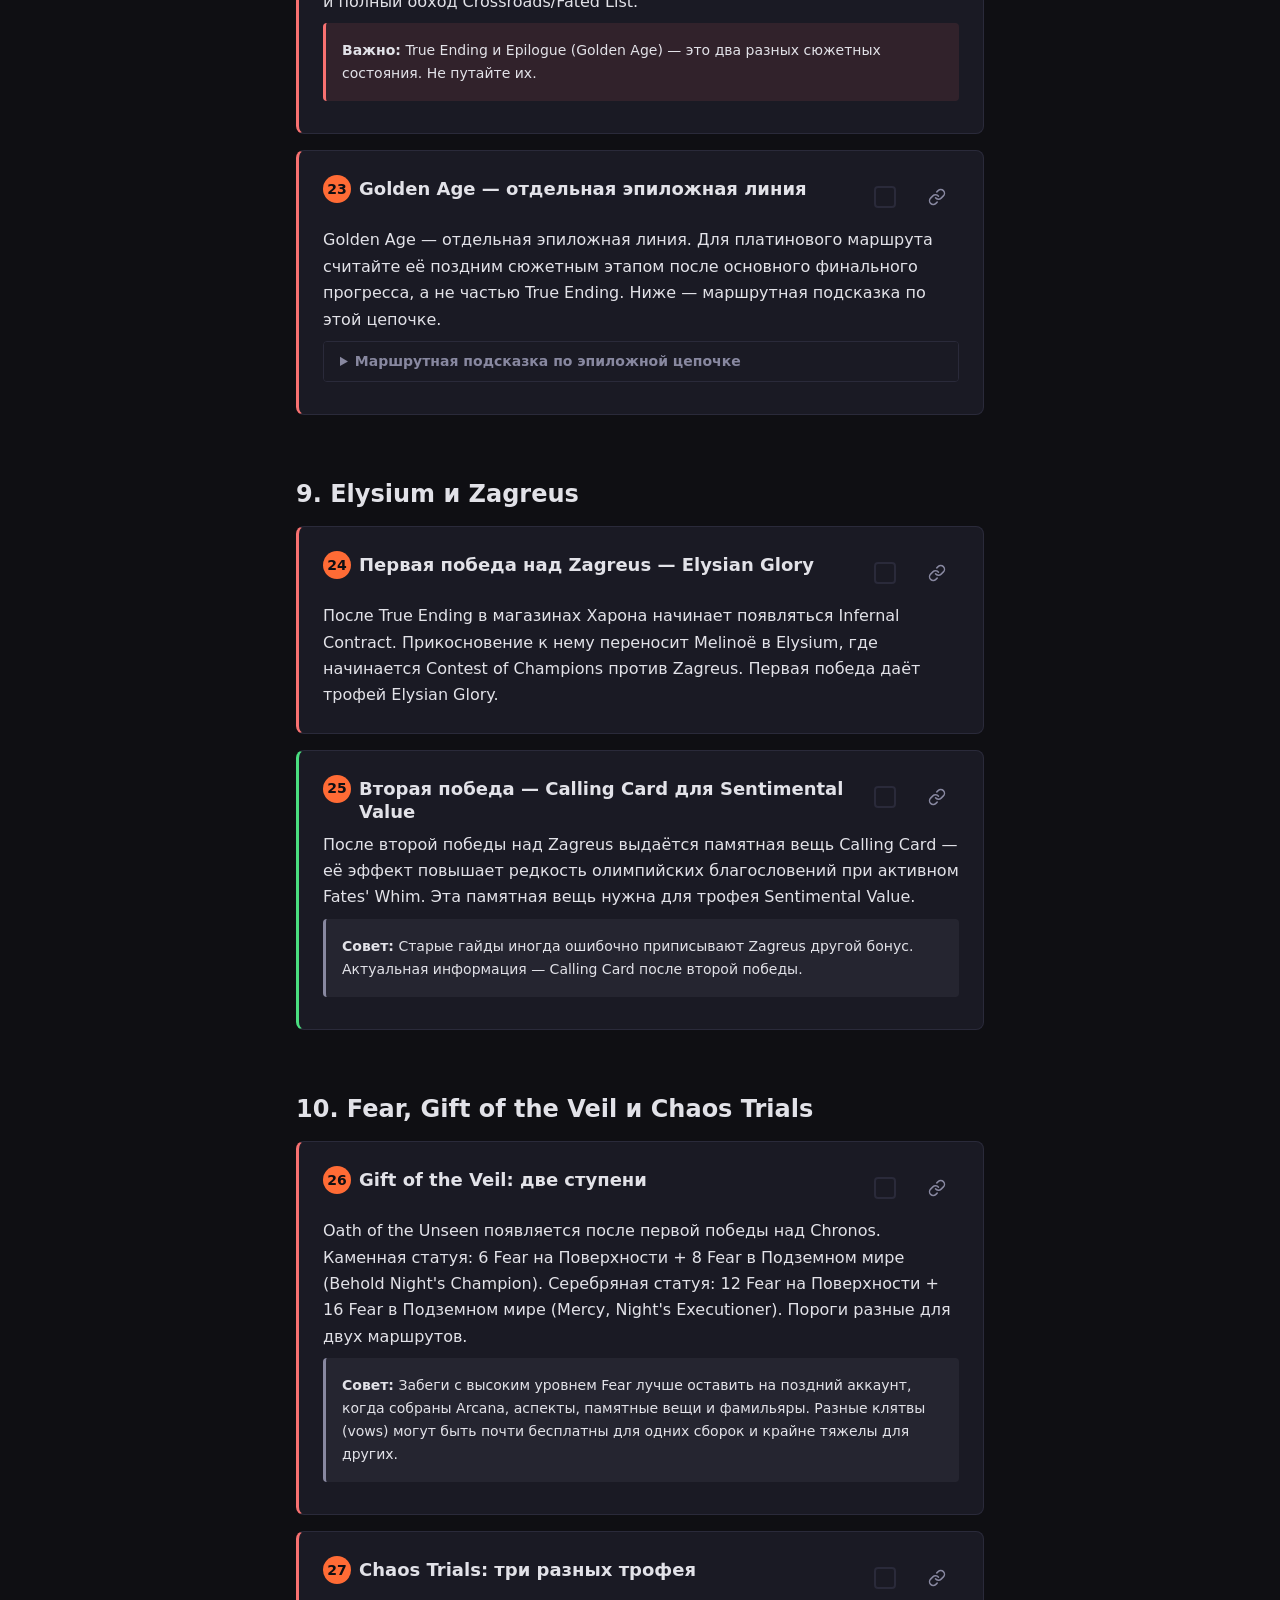
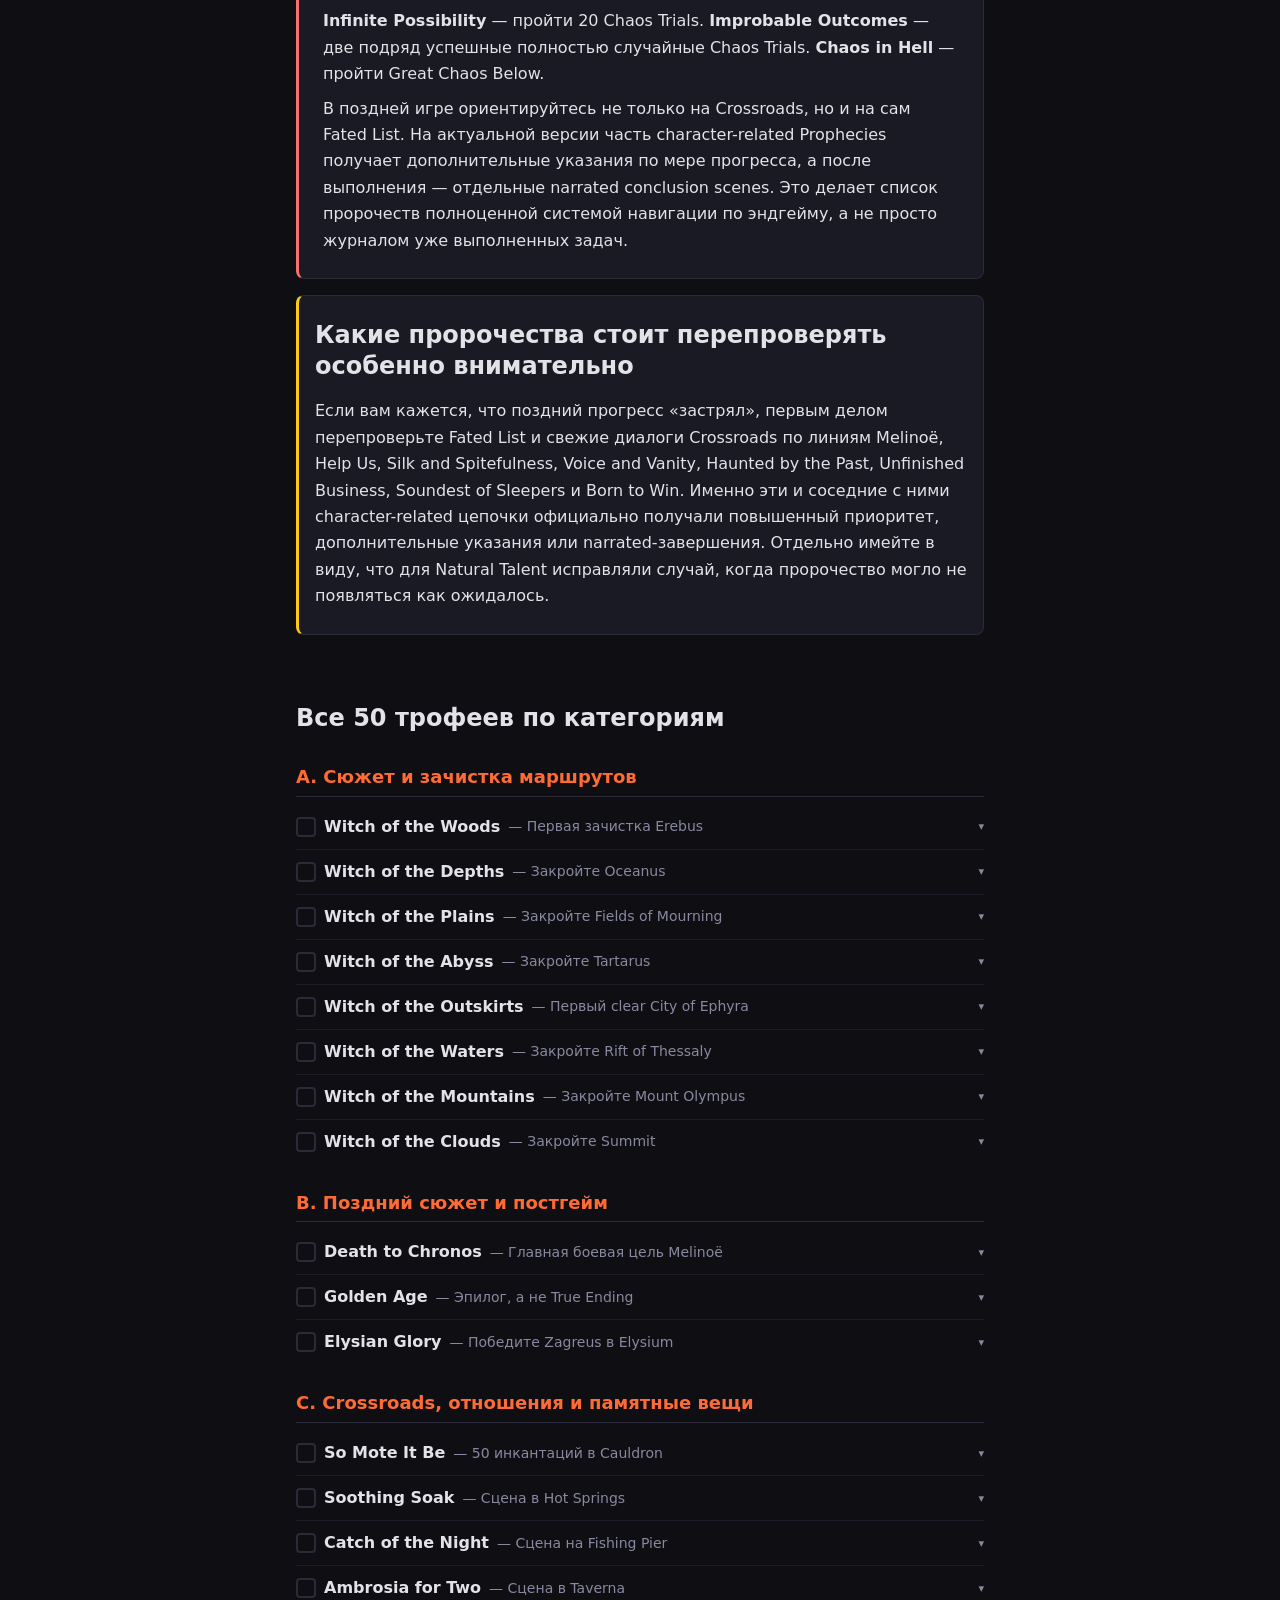
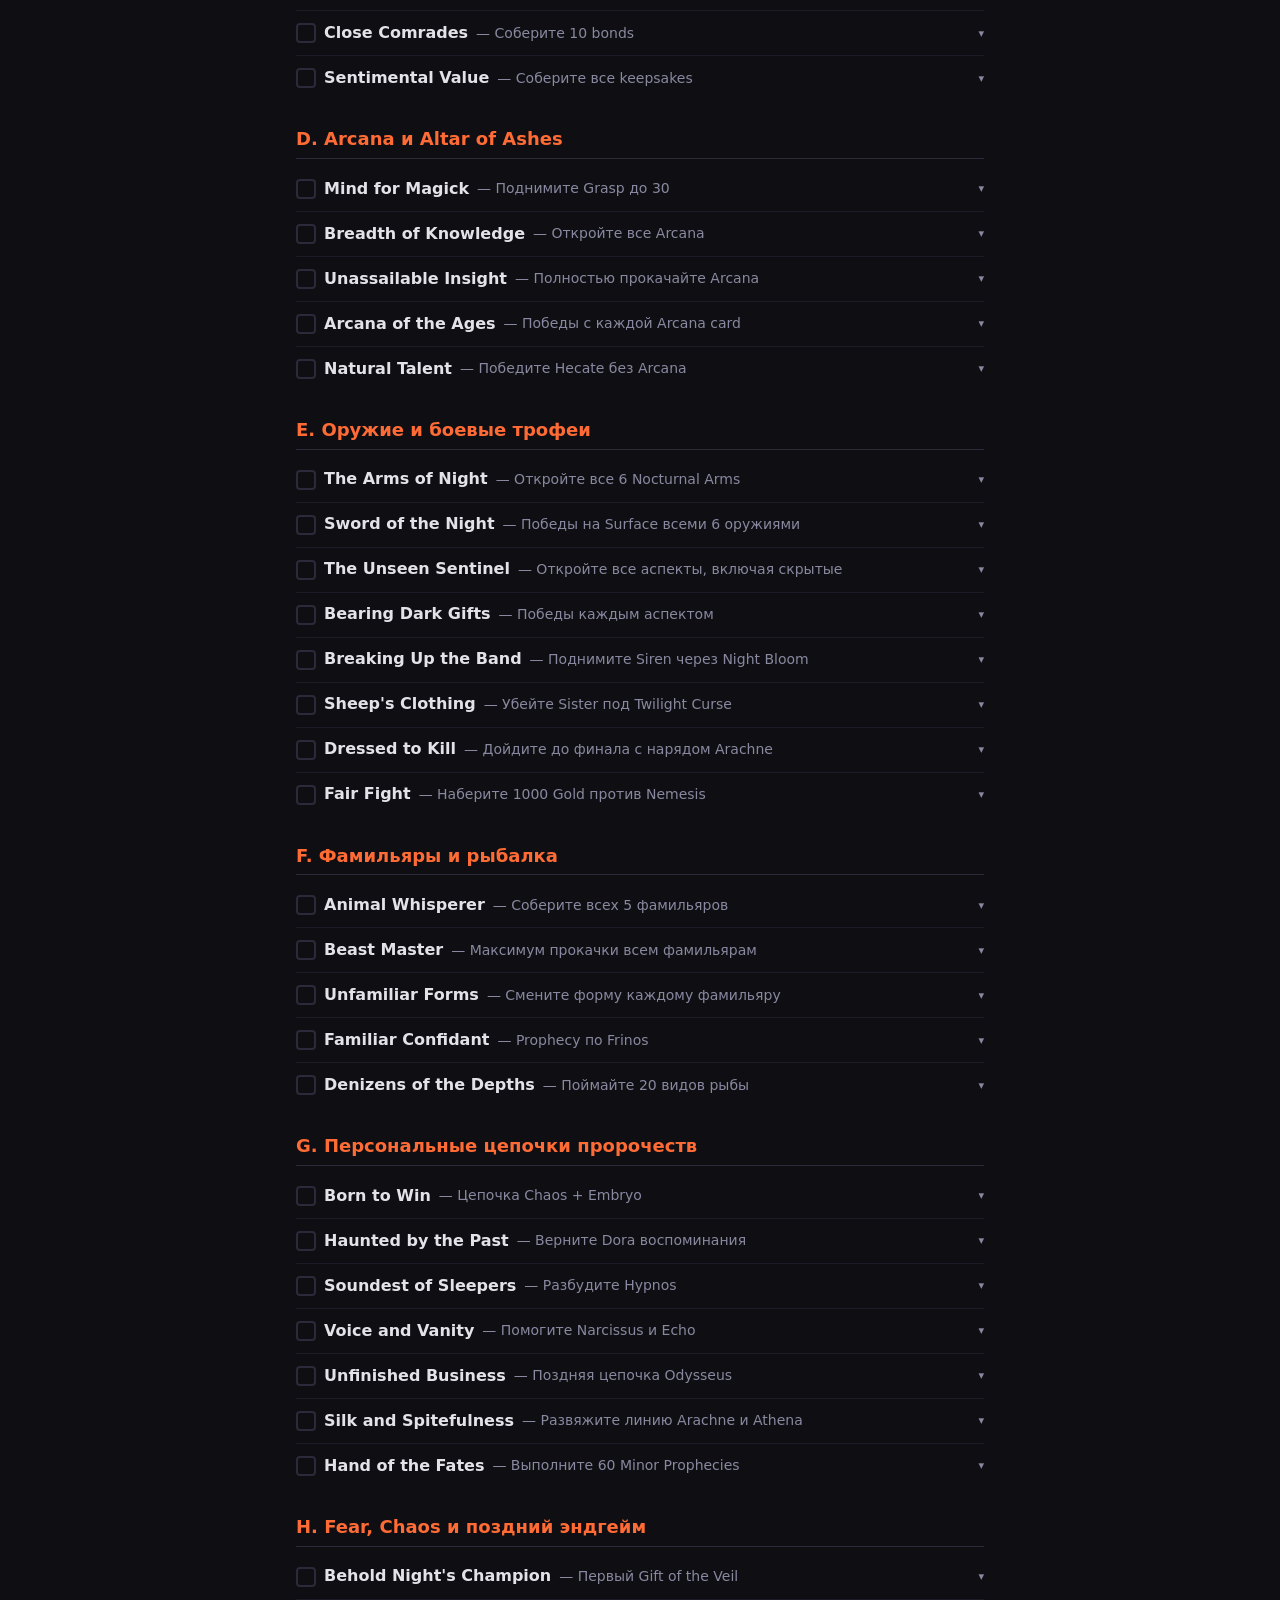
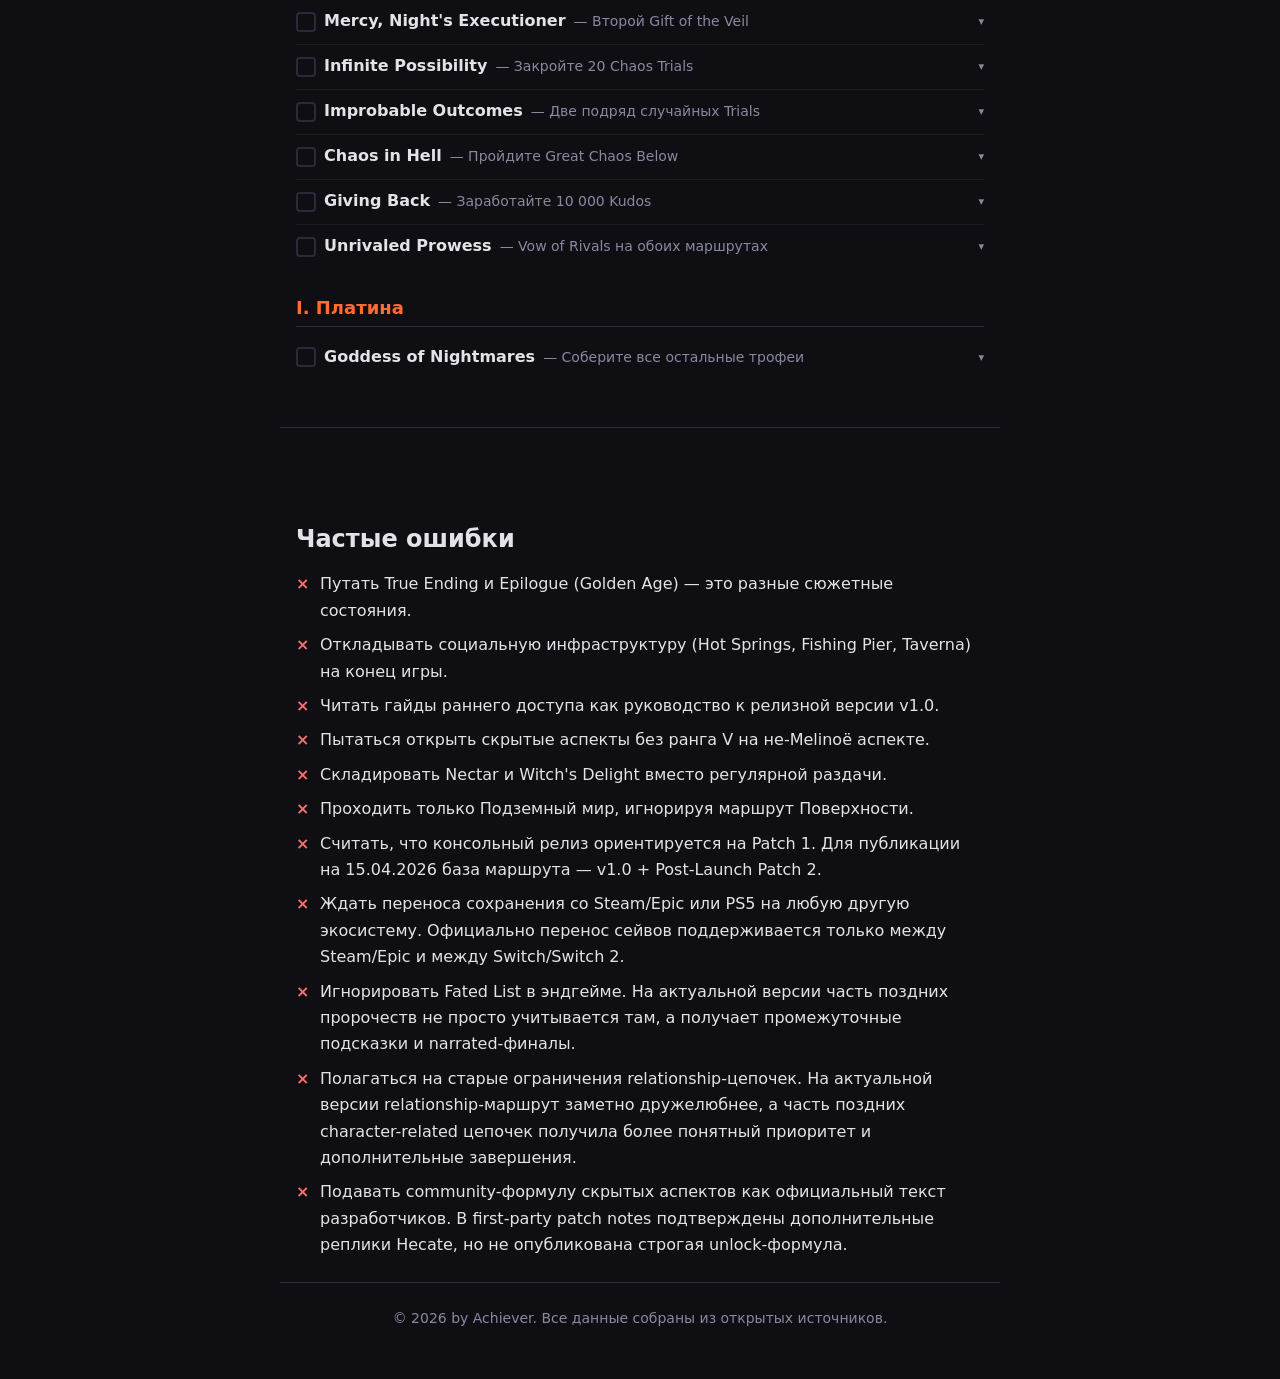
==== commit 8f8da572: "fix: убрать заглушку «Что дальше» перед футером Co-Authored-By: Claude Sonnet 4.6 <noreply@anthropic" ====
--- a/docs/guides/hades-2-platinum/index.html
+++ b/docs/guides/hades-2-platinum/index.html
@@ -225,7 +225,6 @@
       <li class="toc__item"><a class="toc__link" href="#section-prophecy-check">Какие пророчества перепроверять</a></li>
       <li class="toc__item"><a class="toc__link" href="#trophy-checklist">Все 50 трофеев</a></li>
       <li class="toc__item"><a class="toc__link" href="#section-mistakes">Частые ошибки</a></li>
-      <li class="toc__item"><a class="toc__link" href="#section-next">Что дальше</a></li>
     </ol>
   </nav>
 
@@ -1564,12 +1563,6 @@
     </ul>
   </section>
 
-  <!-- ===== WHAT NEXT ===== -->
-  <section class="next-guide" id="section-next" aria-labelledby="next-heading">
-    <h2 id="next-heading" class="section-heading">Что дальше</h2>
-    <p>Скоро здесь появятся ссылки на другие гайды.</p>
-  </section>
-
   <!-- ===== FOOTER ===== -->
   <footer class="guide-footer">
     <p>&copy; 2026 by Achiever. Все данные собраны из открытых источников.</p>
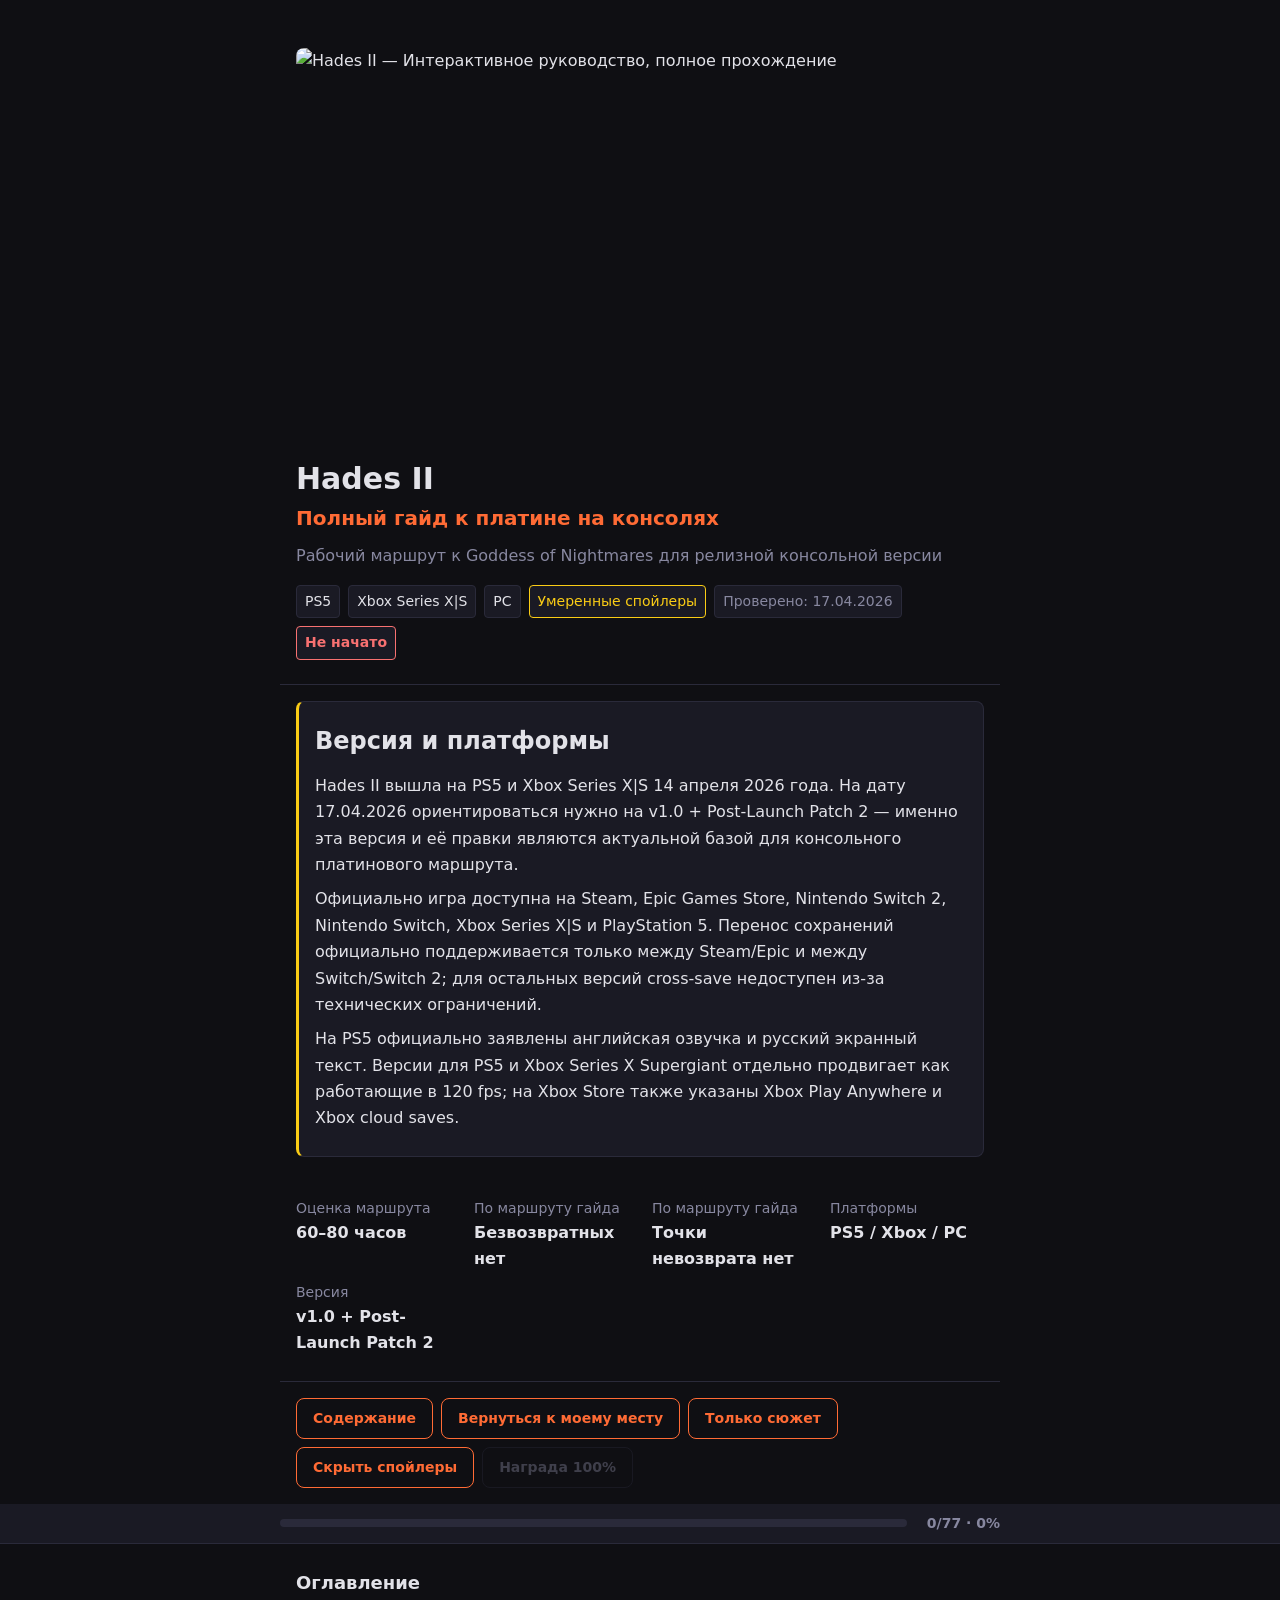
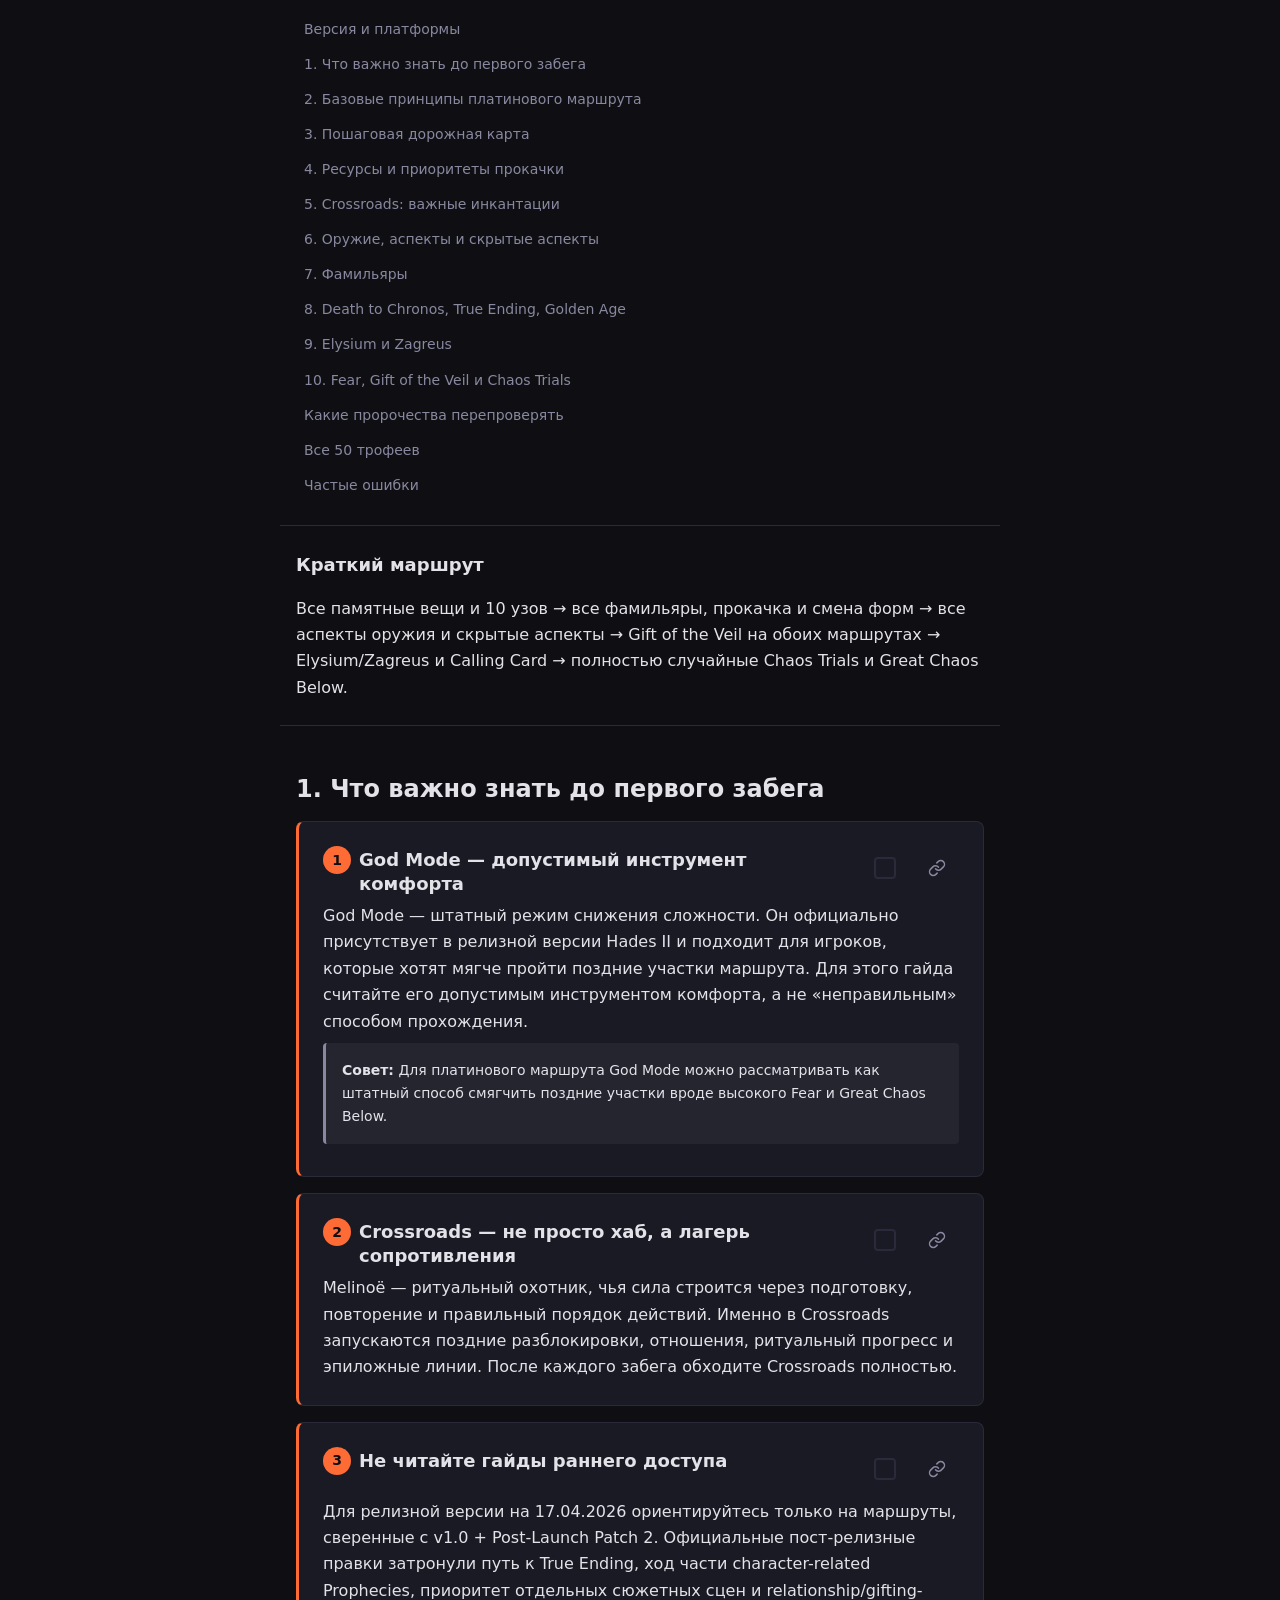
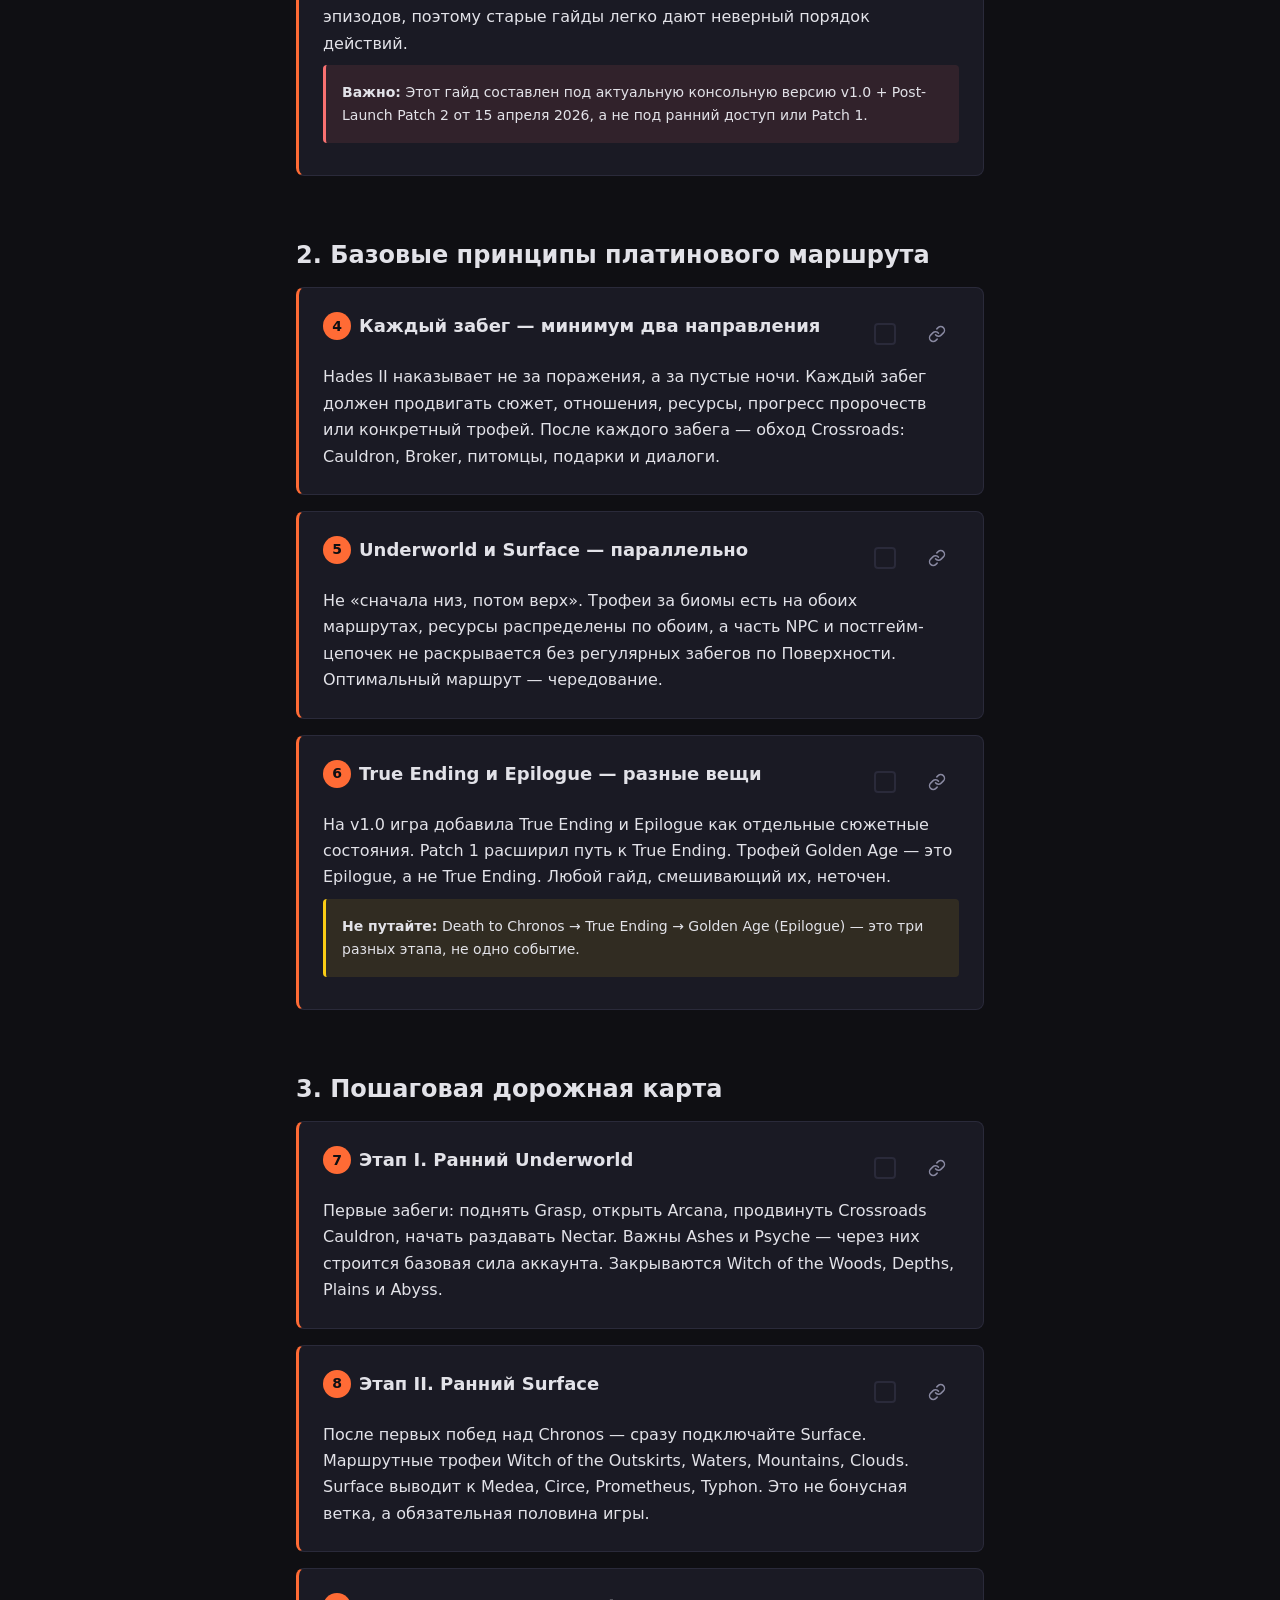
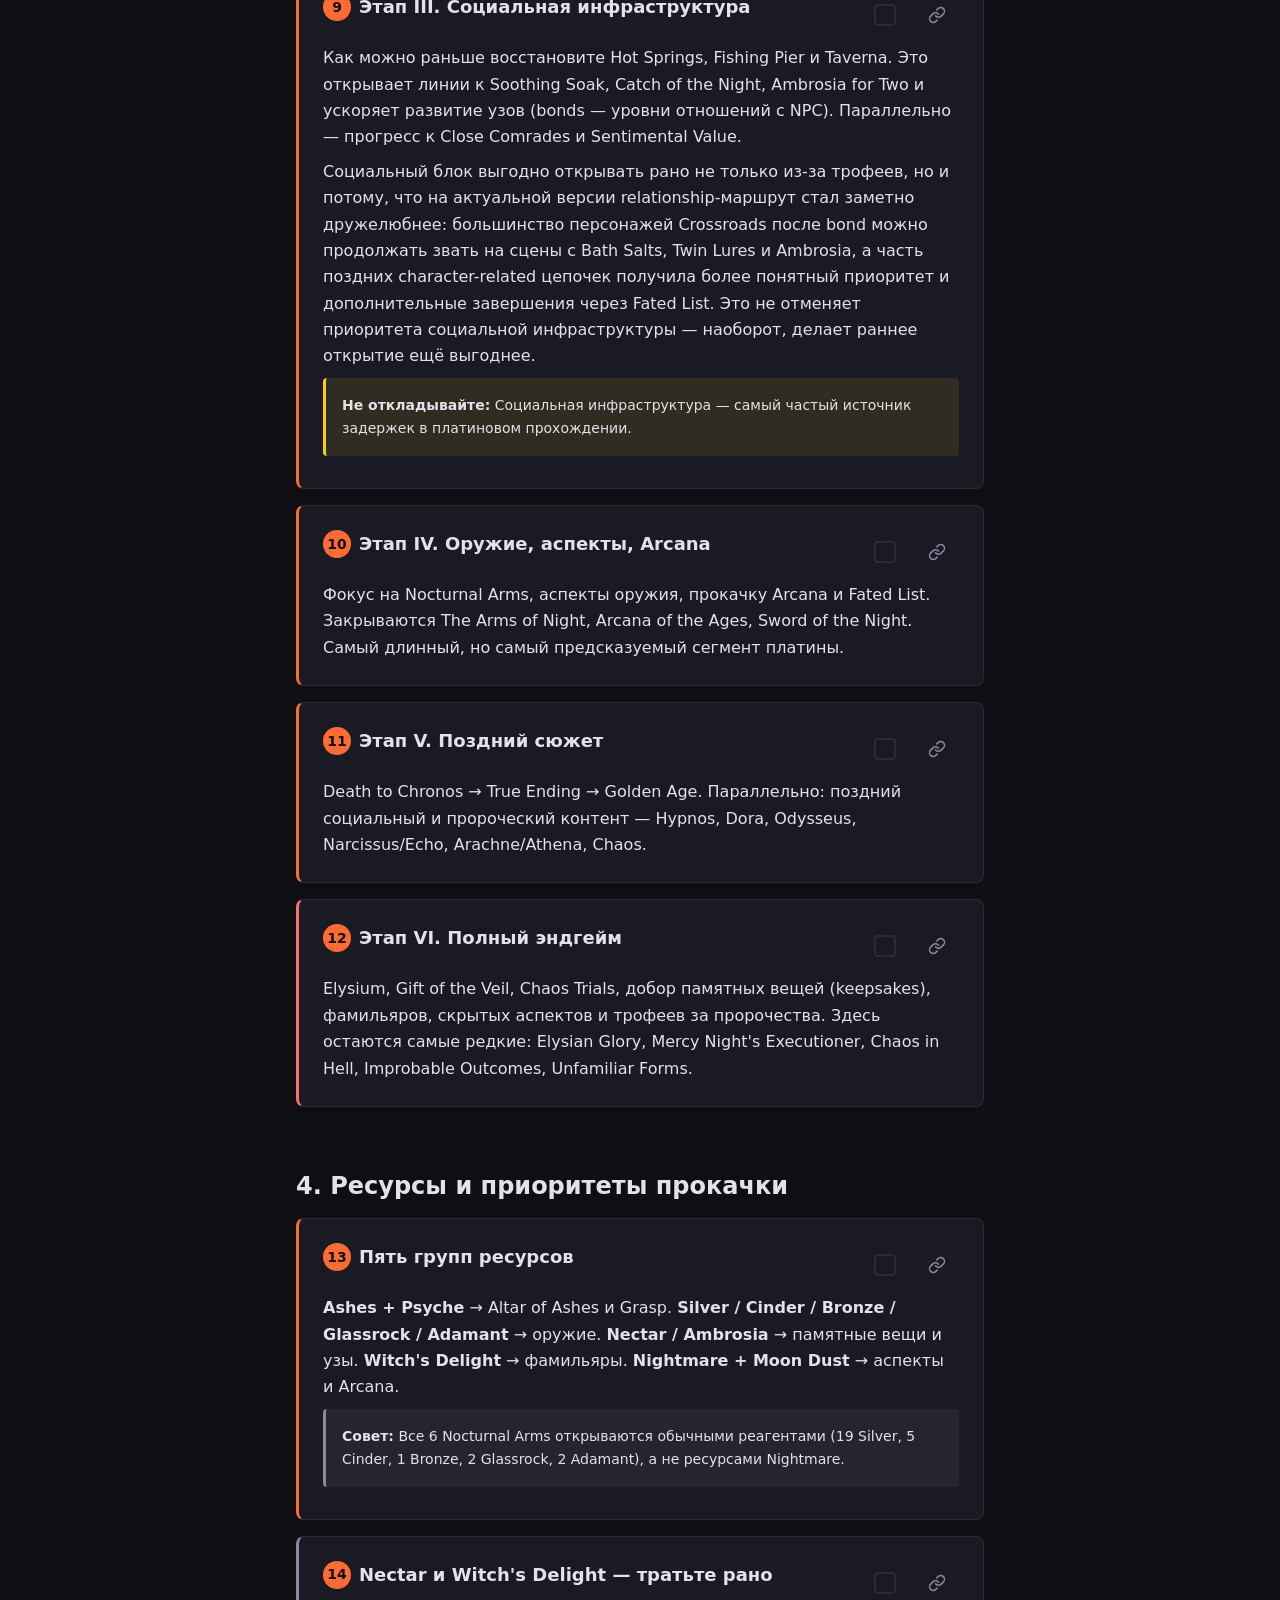
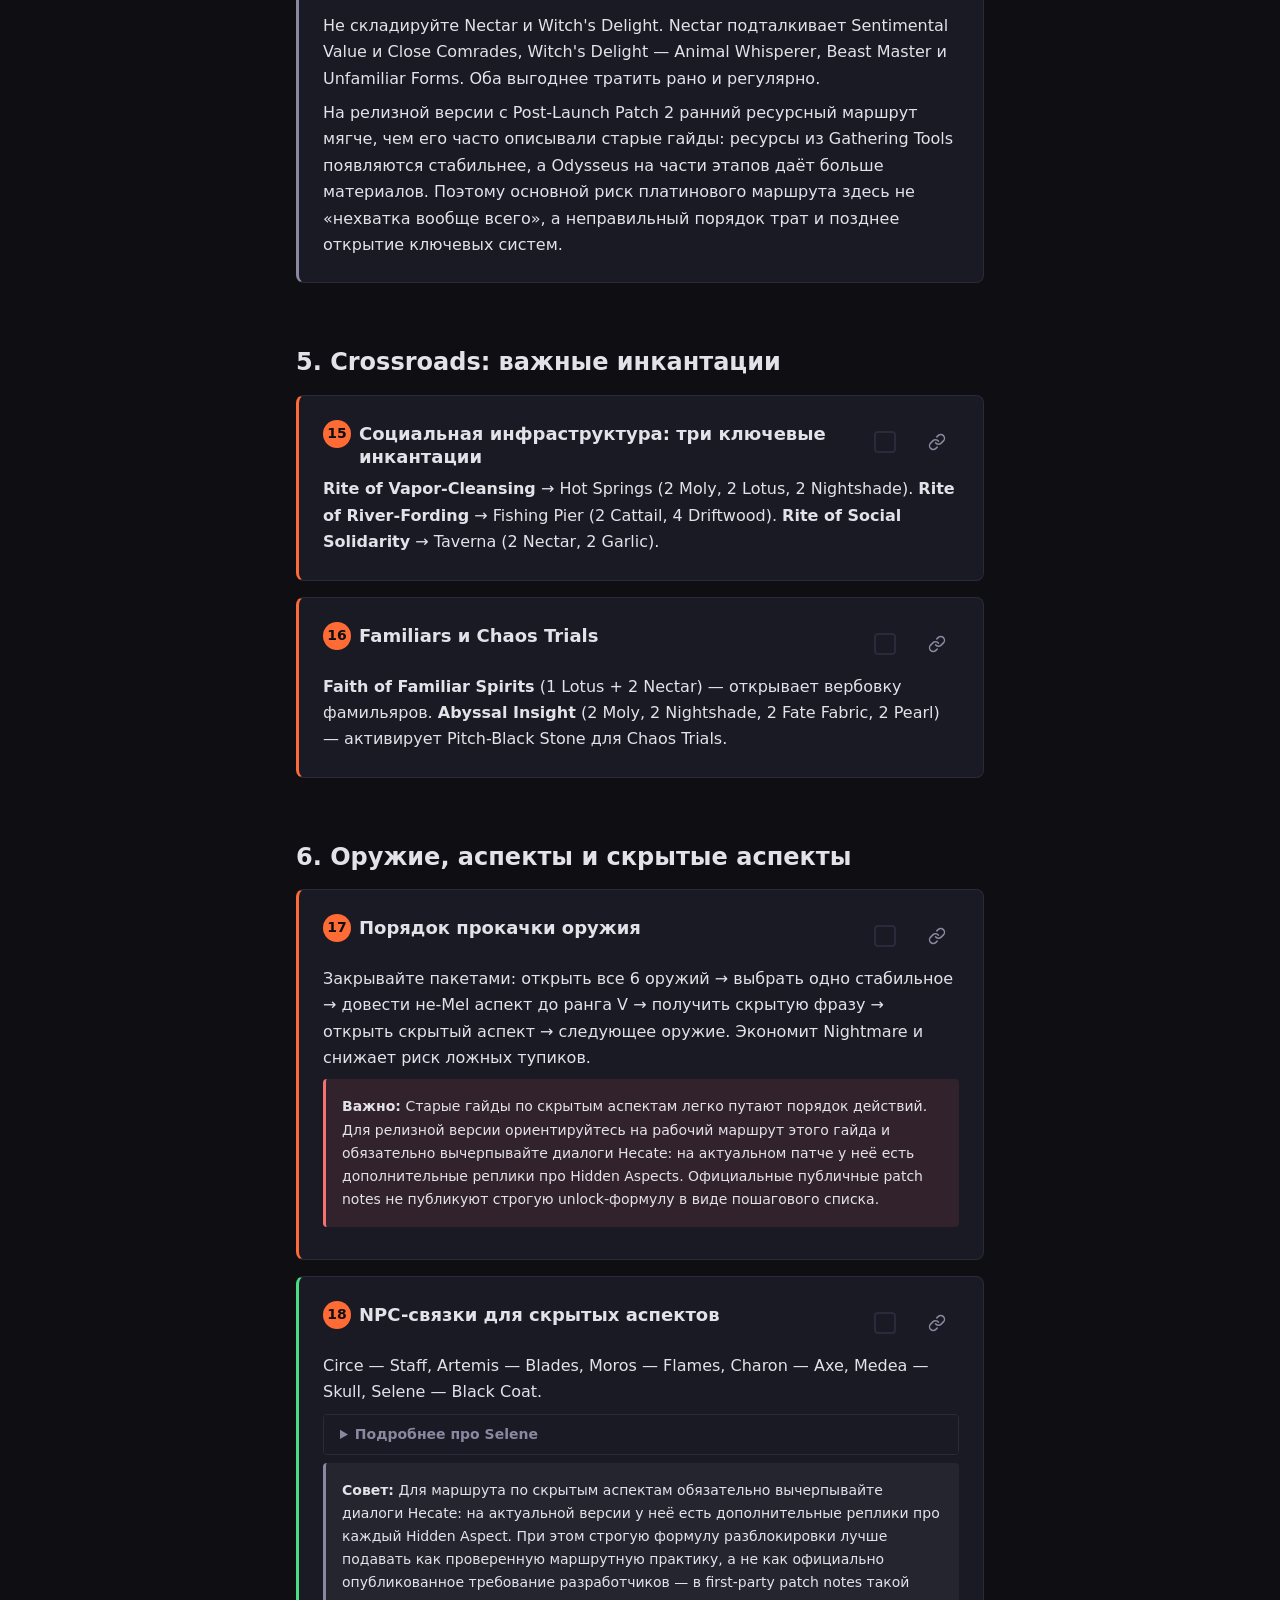
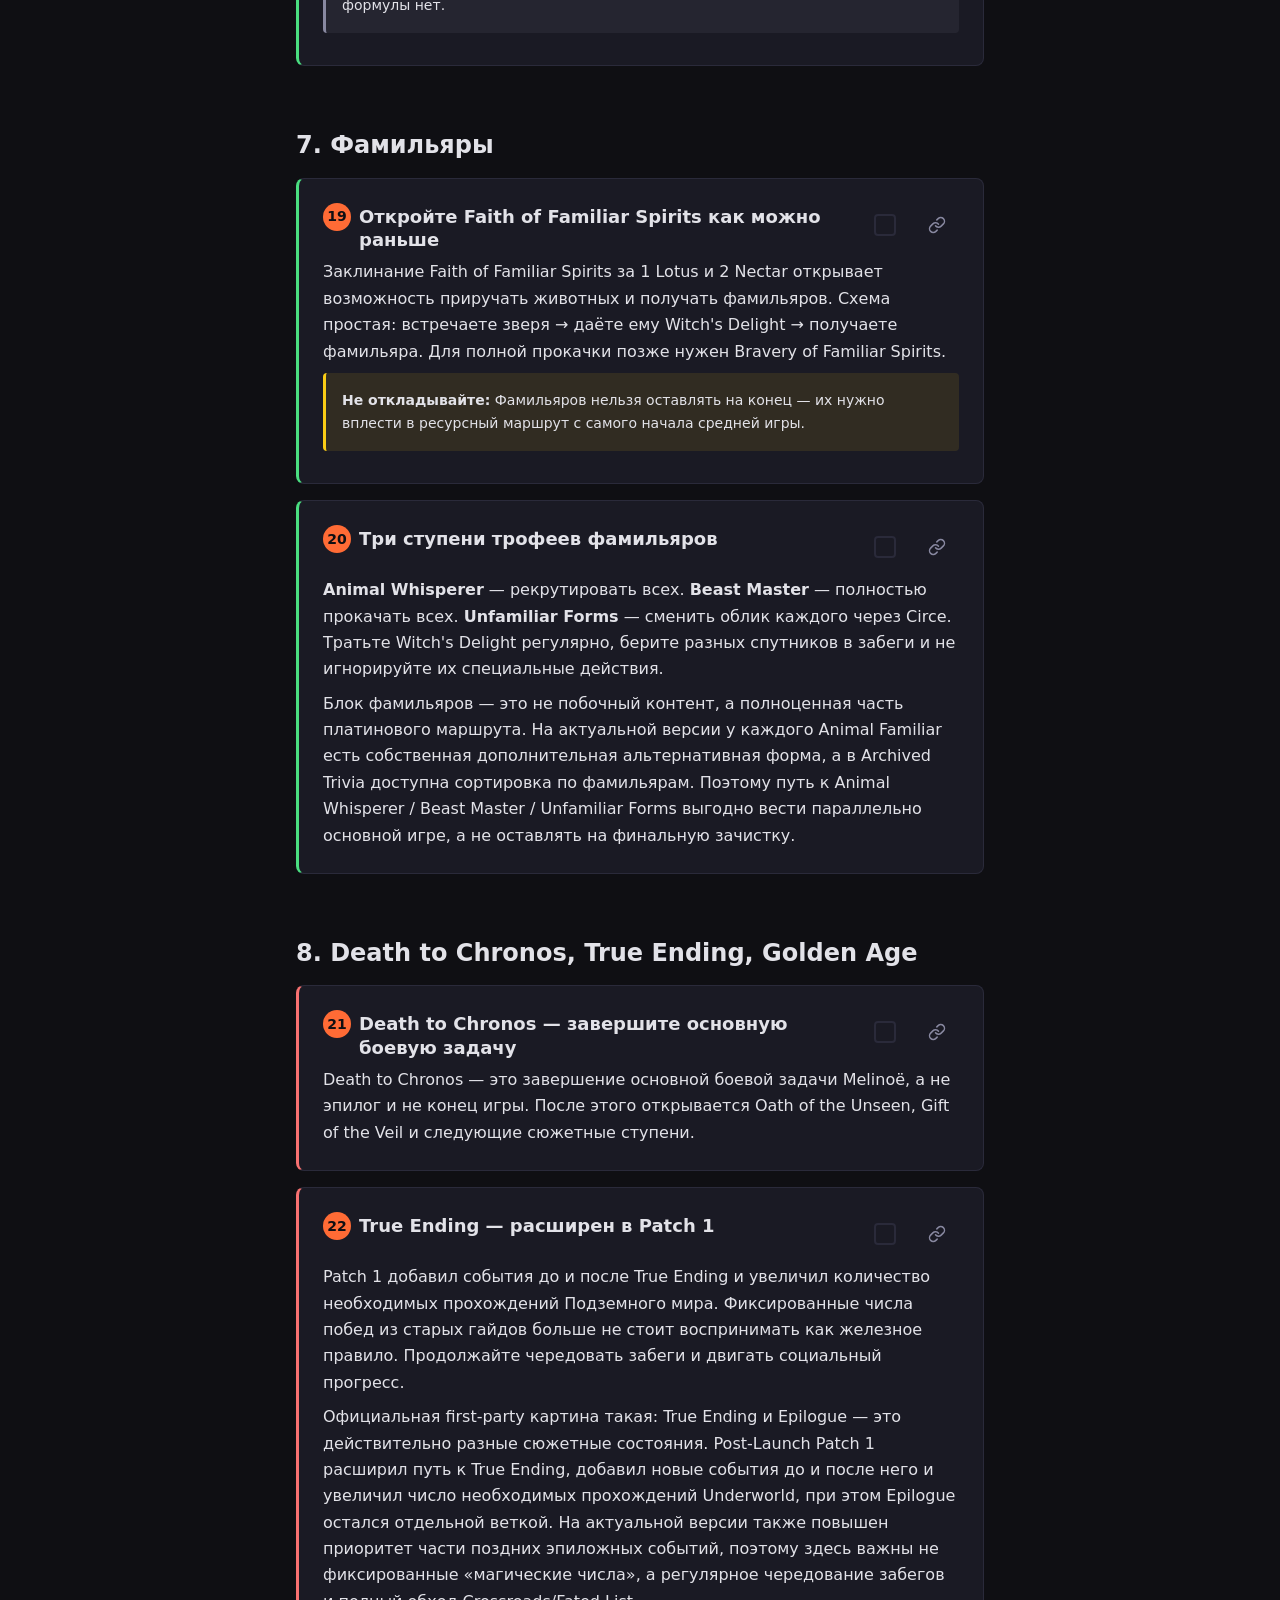
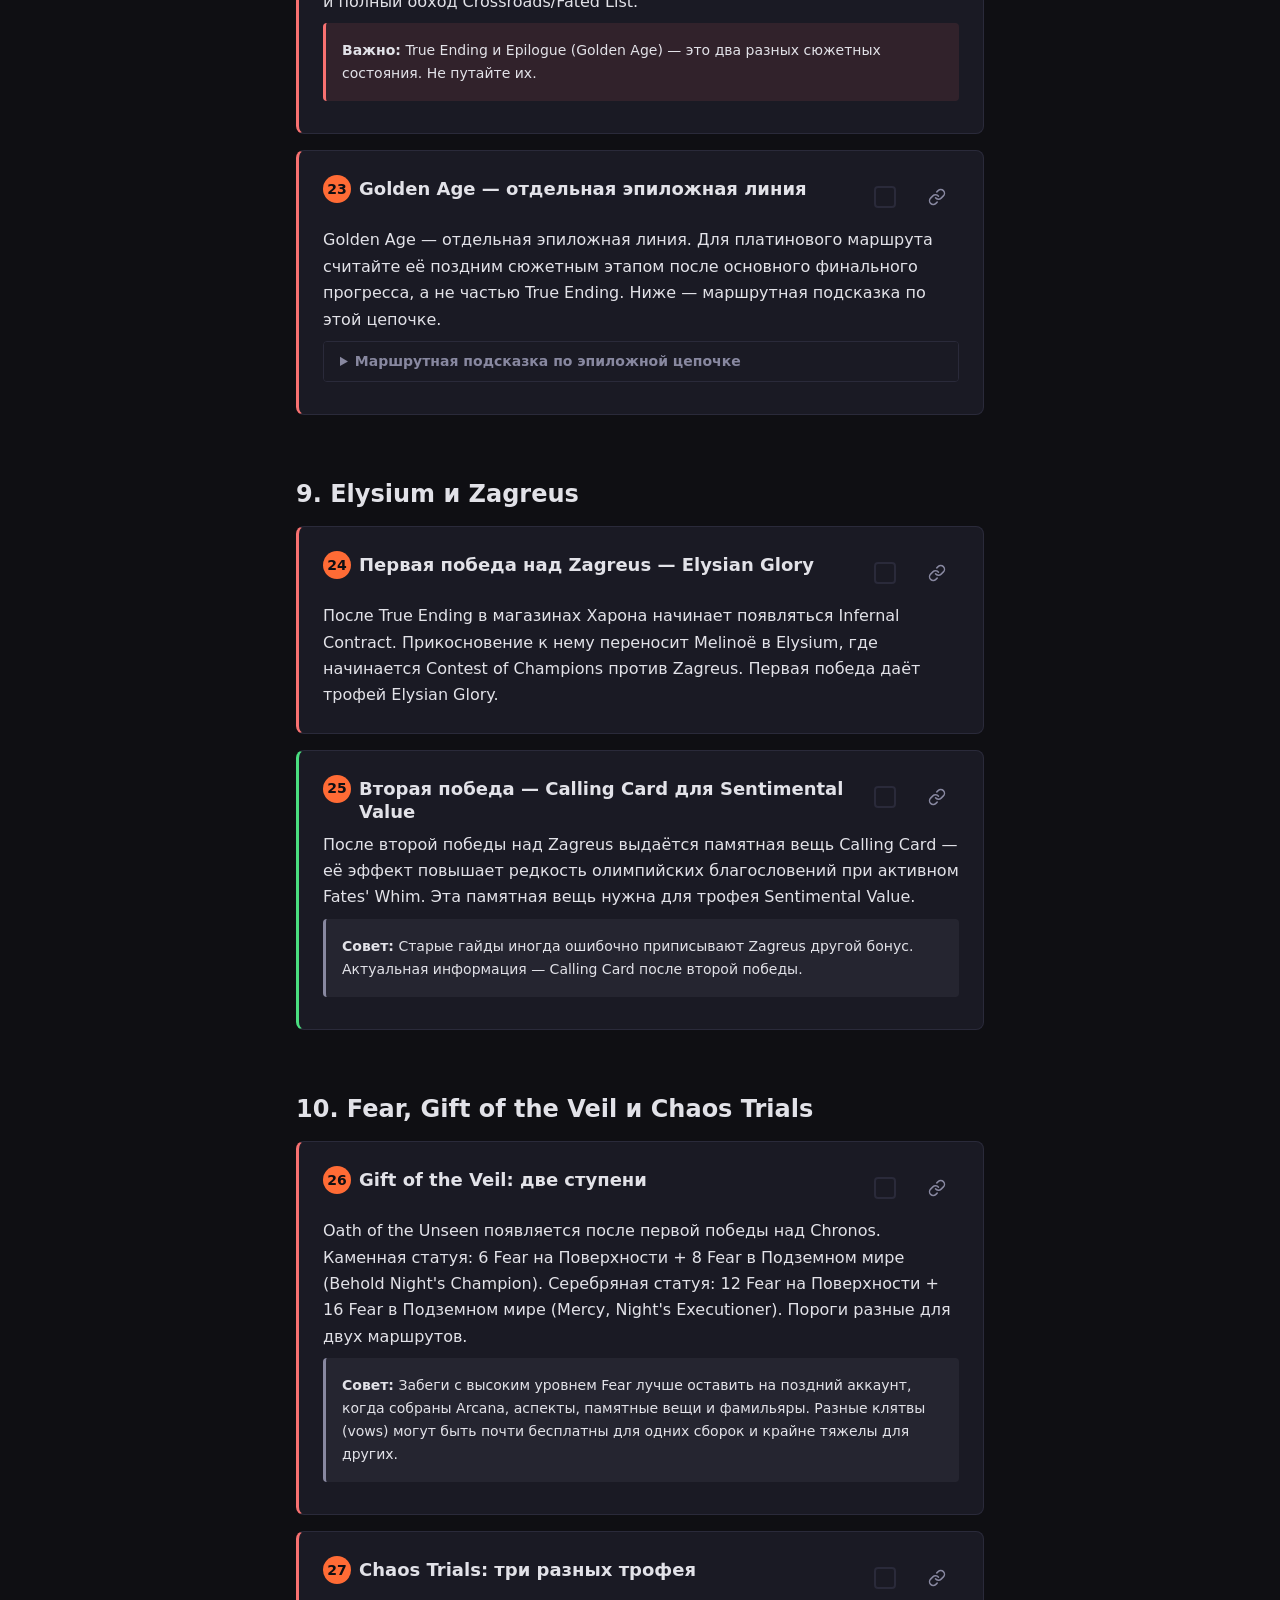
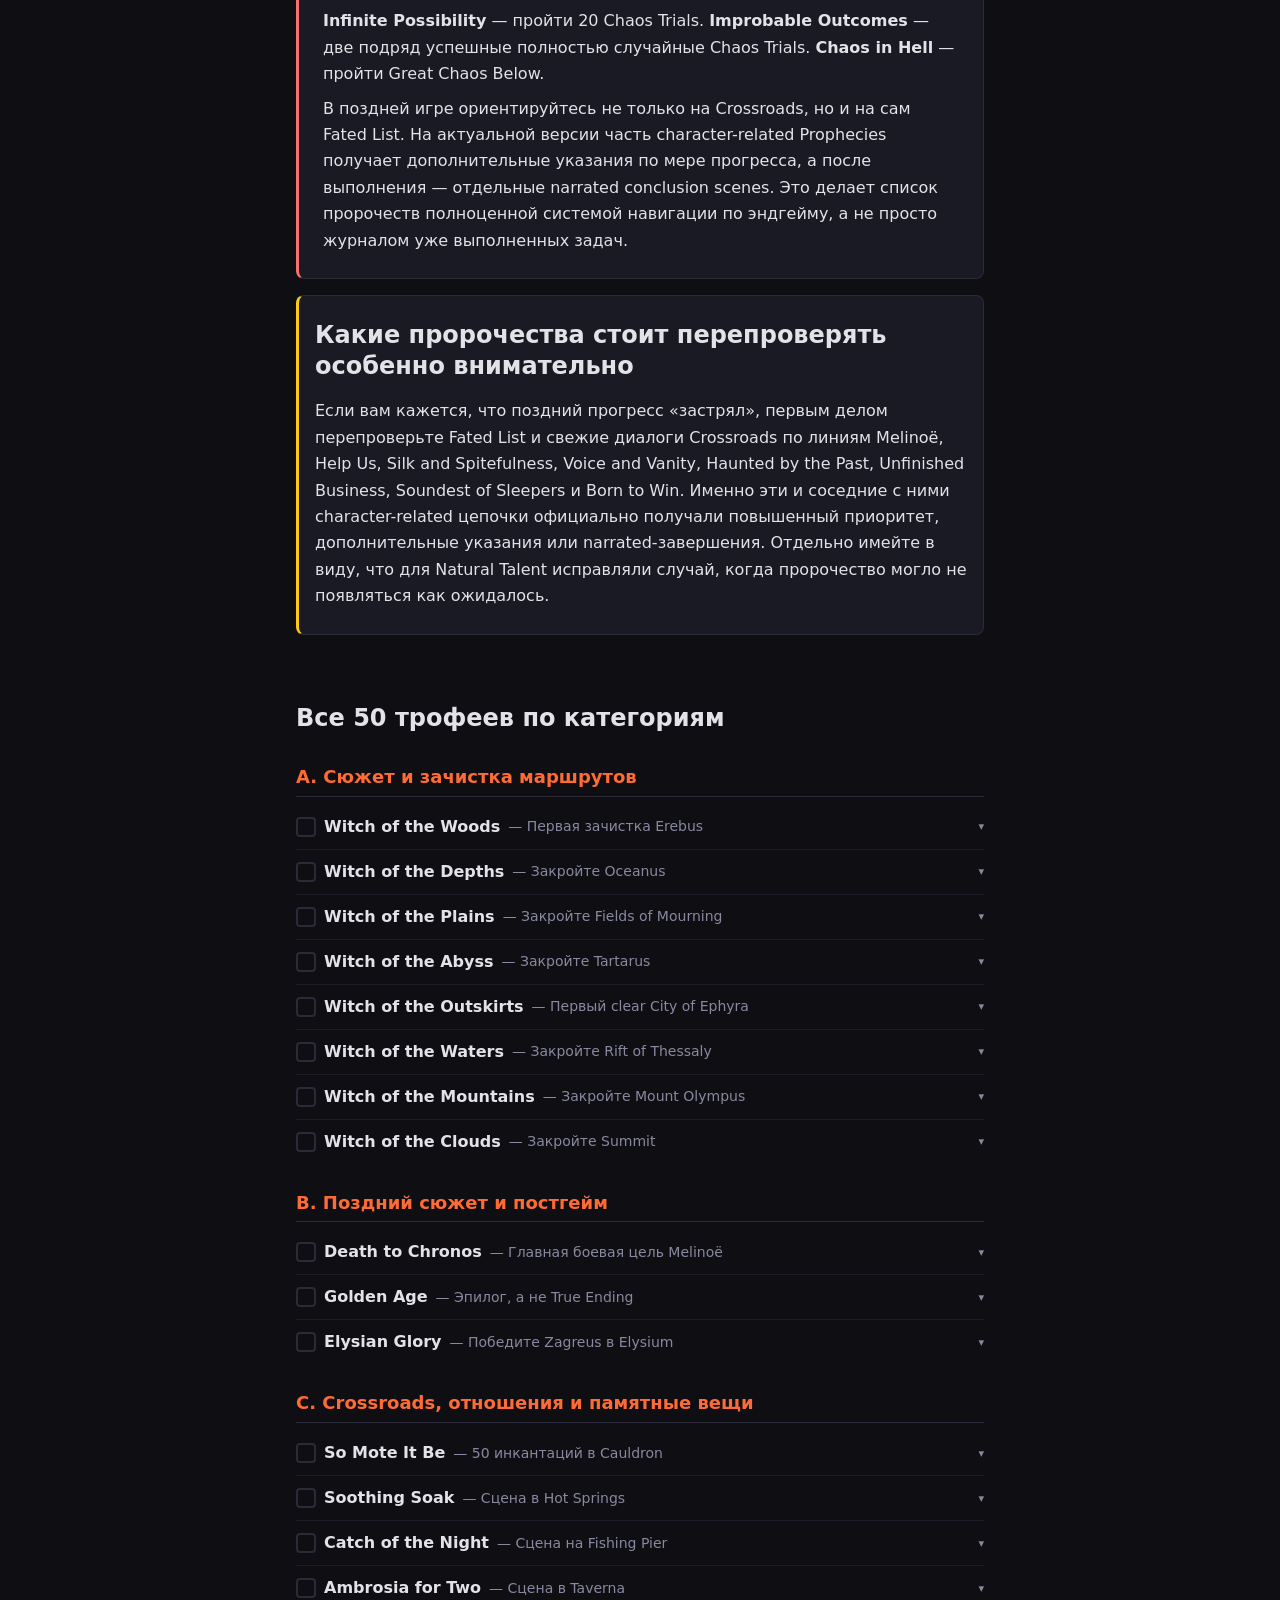
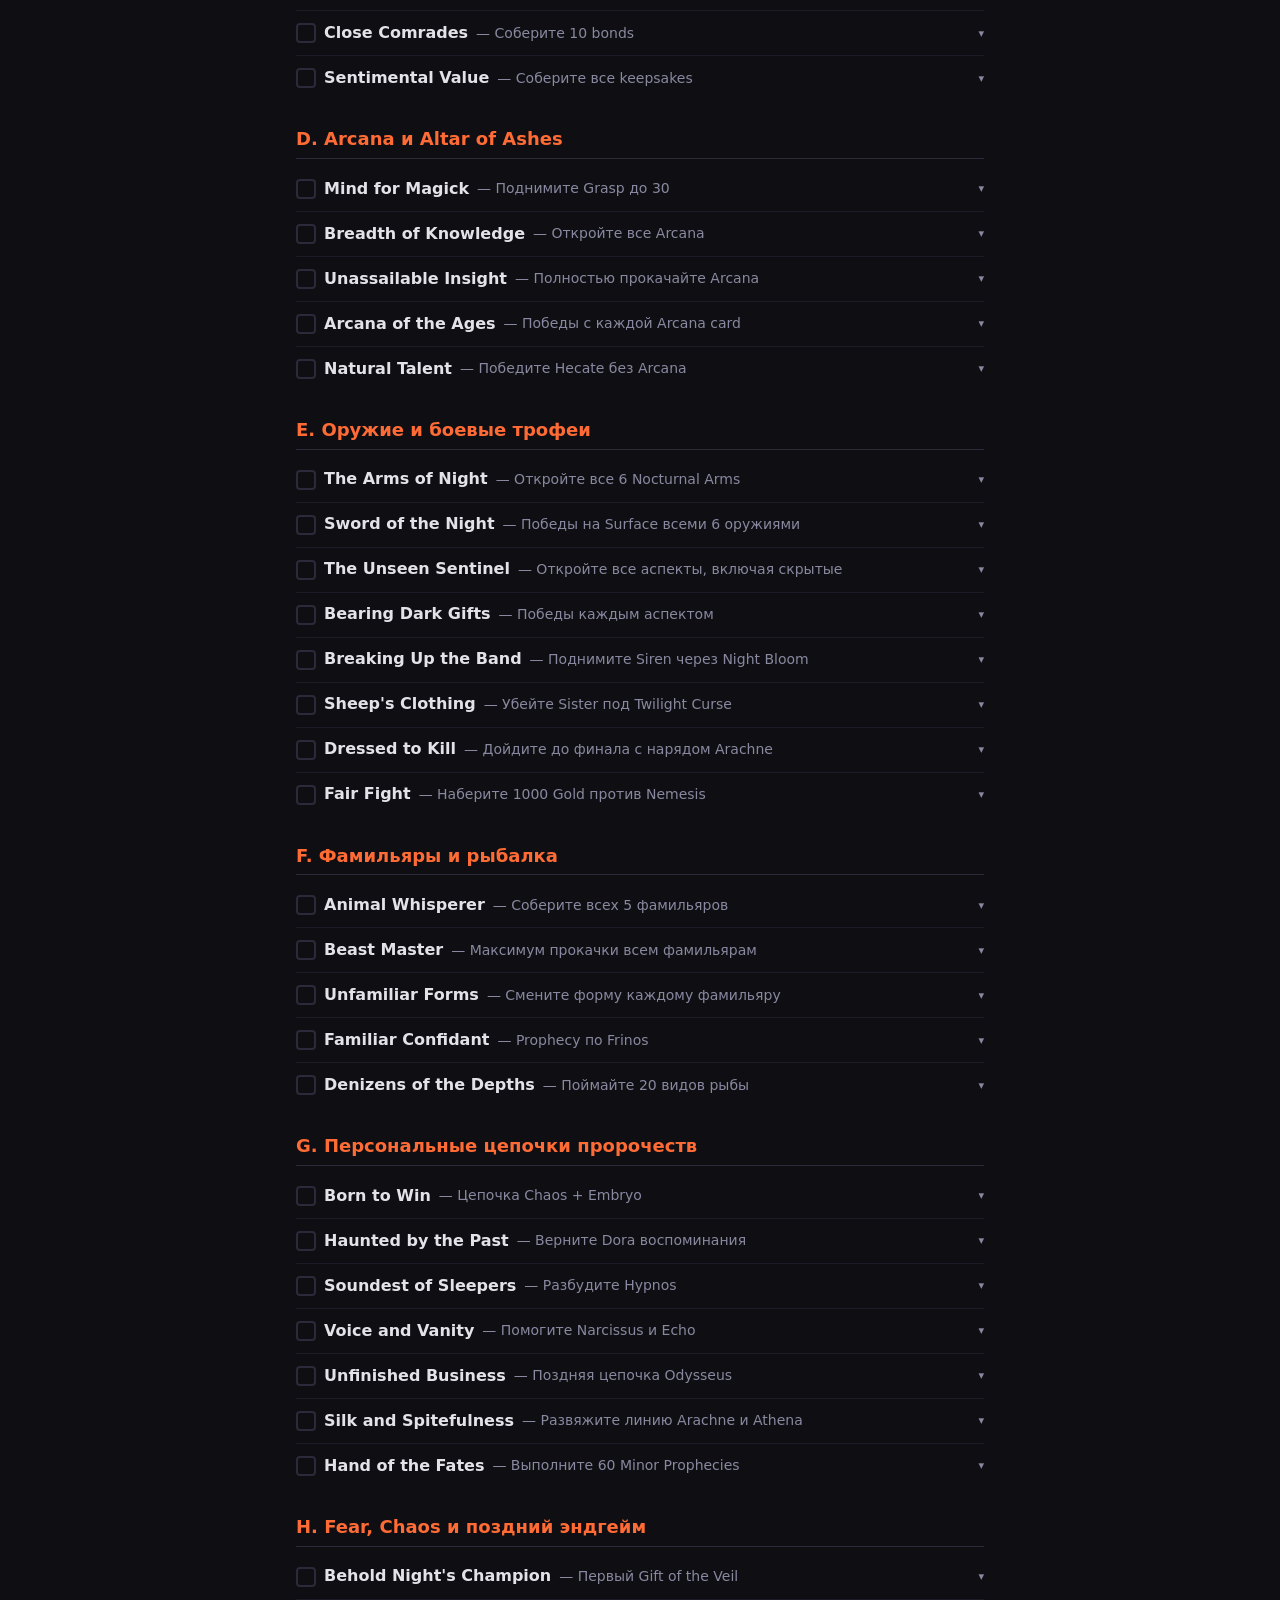
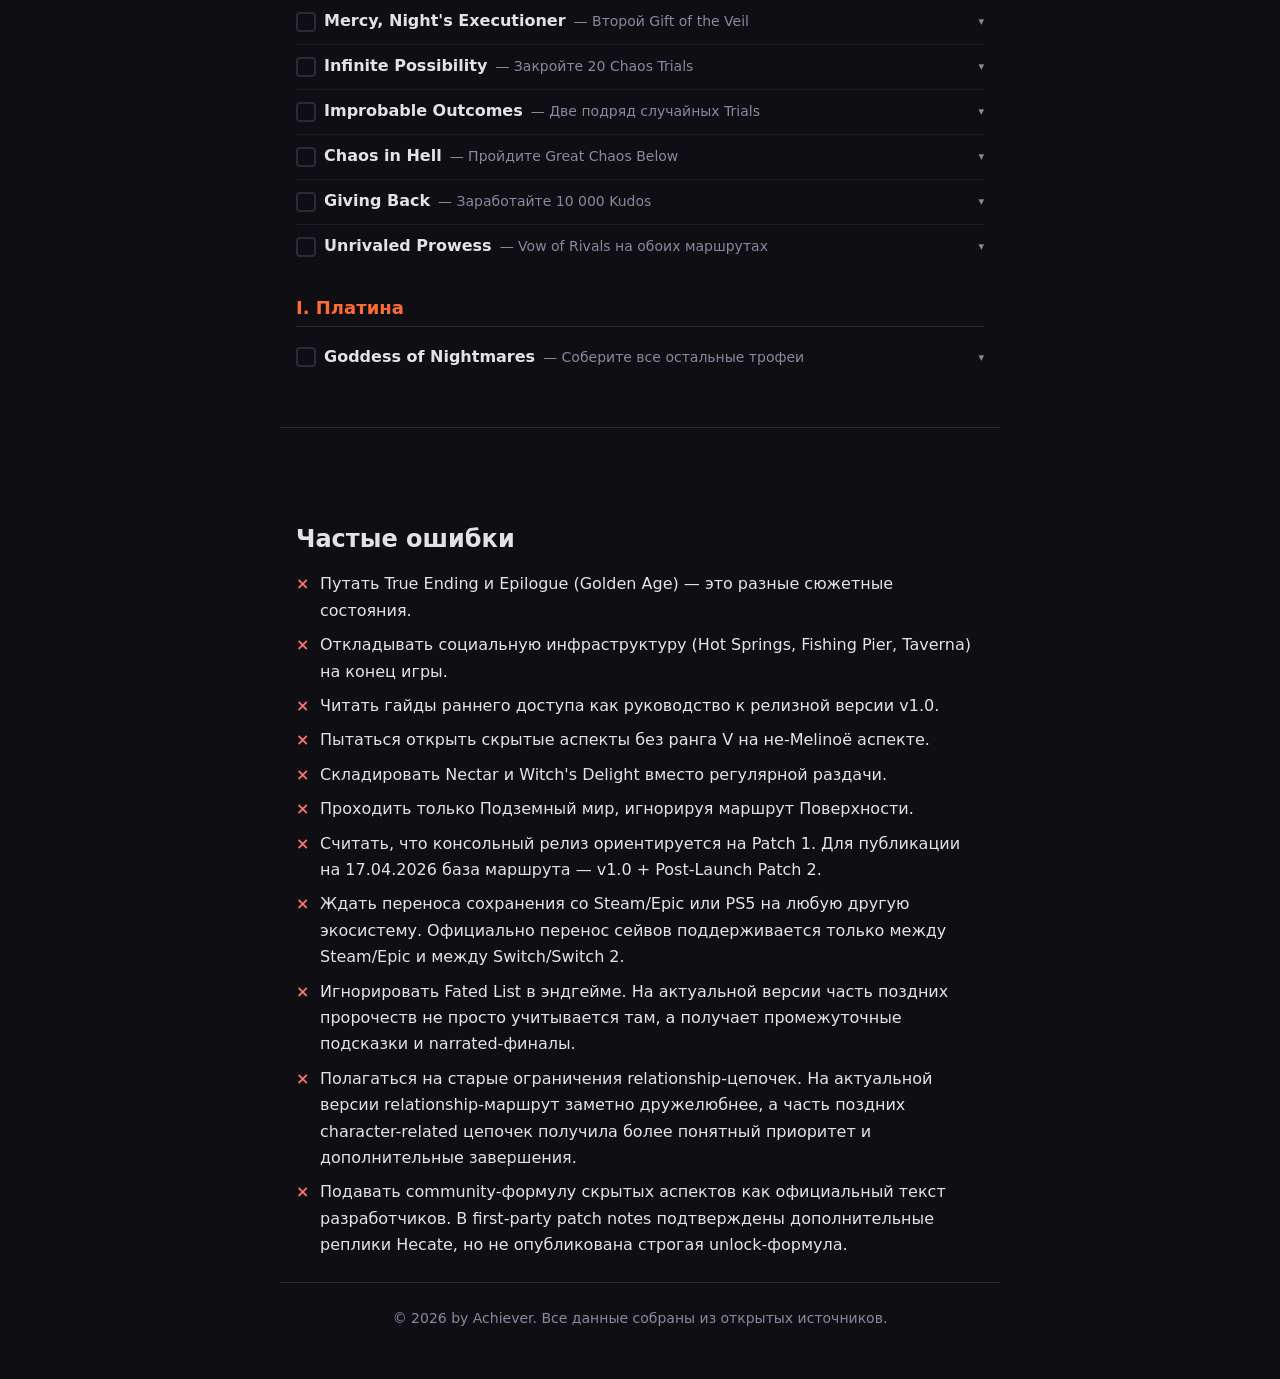
==== commit 74e49fc1: "fix: вернуть дату проверки 17.04.2026 Co-Authored-By: Claude Sonnet 4.6 <noreply@anthropic.com>" ====
--- a/docs/guides/hades-2-platinum/index.html
+++ b/docs/guides/hades-2-platinum/index.html
@@ -141,7 +141,7 @@
       <span class="badge badge--platform">Xbox Series X|S</span>
       <span class="badge badge--platform">PC</span>
       <span class="badge badge--spoiler">Умеренные спойлеры</span>
-      <time class="badge badge--date" datetime="2026-04-15">Проверено: 15.04.2026</time>
+      <time class="badge badge--date" datetime="2026-04-17">Проверено: 17.04.2026</time>
       <span class="badge badge--status" id="guide-status" data-status="not-started">Не начато</span>
     </div>
   </header>
@@ -149,7 +149,7 @@
   <!-- ===== VERSION & PLATFORMS ===== -->
   <section class="version-platforms" id="section-version" aria-labelledby="section-version-heading">
     <h2 id="section-version-heading" class="section-heading">Версия и платформы</h2>
-    <p>Hades II вышла на PS5 и Xbox Series X|S 14 апреля 2026 года. На дату 15.04.2026 ориентироваться нужно на v1.0 + Post-Launch Patch 2 — именно эта версия и её правки являются актуальной базой для консольного платинового маршрута.</p>
+    <p>Hades II вышла на PS5 и Xbox Series X|S 14 апреля 2026 года. На дату 17.04.2026 ориентироваться нужно на v1.0 + Post-Launch Patch 2 — именно эта версия и её правки являются актуальной базой для консольного платинового маршрута.</p>
     <p>Официально игра доступна на Steam, Epic Games Store, Nintendo Switch 2, Nintendo Switch, Xbox Series X|S и PlayStation 5. Перенос сохранений официально поддерживается только между Steam/Epic и между Switch/Switch 2; для остальных версий cross-save недоступен из-за технических ограничений.</p>
     <p>На PS5 официально заявлены английская озвучка и русский экранный текст. Версии для PS5 и Xbox Series X Supergiant отдельно продвигает как работающие в 120 fps; на Xbox Store также указаны Xbox Play Anywhere и Xbox cloud saves.</p>
   </section>
@@ -296,7 +296,7 @@
           </div>
         </div>
         <div class="step__body">
-          <p>Для релизной версии на 15.04.2026 ориентируйтесь только на маршруты, сверенные с v1.0 + Post-Launch Patch 2. Официальные пост-релизные правки затронули путь к True Ending, ход части character-related Prophecies, приоритет отдельных сюжетных сцен и relationship/gifting-эпизодов, поэтому старые гайды легко дают неверный порядок действий.</p>
+          <p>Для релизной версии на 17.04.2026 ориентируйтесь только на маршруты, сверенные с v1.0 + Post-Launch Patch 2. Официальные пост-релизные правки затронули путь к True Ending, ход части character-related Prophecies, приоритет отдельных сюжетных сцен и relationship/gifting-эпизодов, поэтому старые гайды легко дают неверный порядок действий.</p>
           <div class="warning">
             <p><strong>Важно:</strong> Этот гайд составлен под актуальную консольную версию v1.0 + Post-Launch Patch 2 от 15 апреля 2026, а не под ранний доступ или Patch 1.</p>
           </div>
@@ -1555,7 +1555,7 @@
       <li>Пытаться открыть скрытые аспекты без ранга V на не-Melinoë аспекте.</li>
       <li>Складировать Nectar и Witch's Delight вместо регулярной раздачи.</li>
       <li>Проходить только Подземный мир, игнорируя маршрут Поверхности.</li>
-      <li>Считать, что консольный релиз ориентируется на Patch 1. Для публикации на 15.04.2026 база маршрута — v1.0 + Post-Launch Patch 2.</li>
+      <li>Считать, что консольный релиз ориентируется на Patch 1. Для публикации на 17.04.2026 база маршрута — v1.0 + Post-Launch Patch 2.</li>
       <li>Ждать переноса сохранения со Steam/Epic или PS5 на любую другую экосистему. Официально перенос сейвов поддерживается только между Steam/Epic и между Switch/Switch 2.</li>
       <li>Игнорировать Fated List в эндгейме. На актуальной версии часть поздних пророчеств не просто учитывается там, а получает промежуточные подсказки и narrated-финалы.</li>
       <li>Полагаться на старые ограничения relationship-цепочек. На актуальной версии relationship-маршрут заметно дружелюбнее, а часть поздних character-related цепочек получила более понятный приоритет и дополнительные завершения.</li>
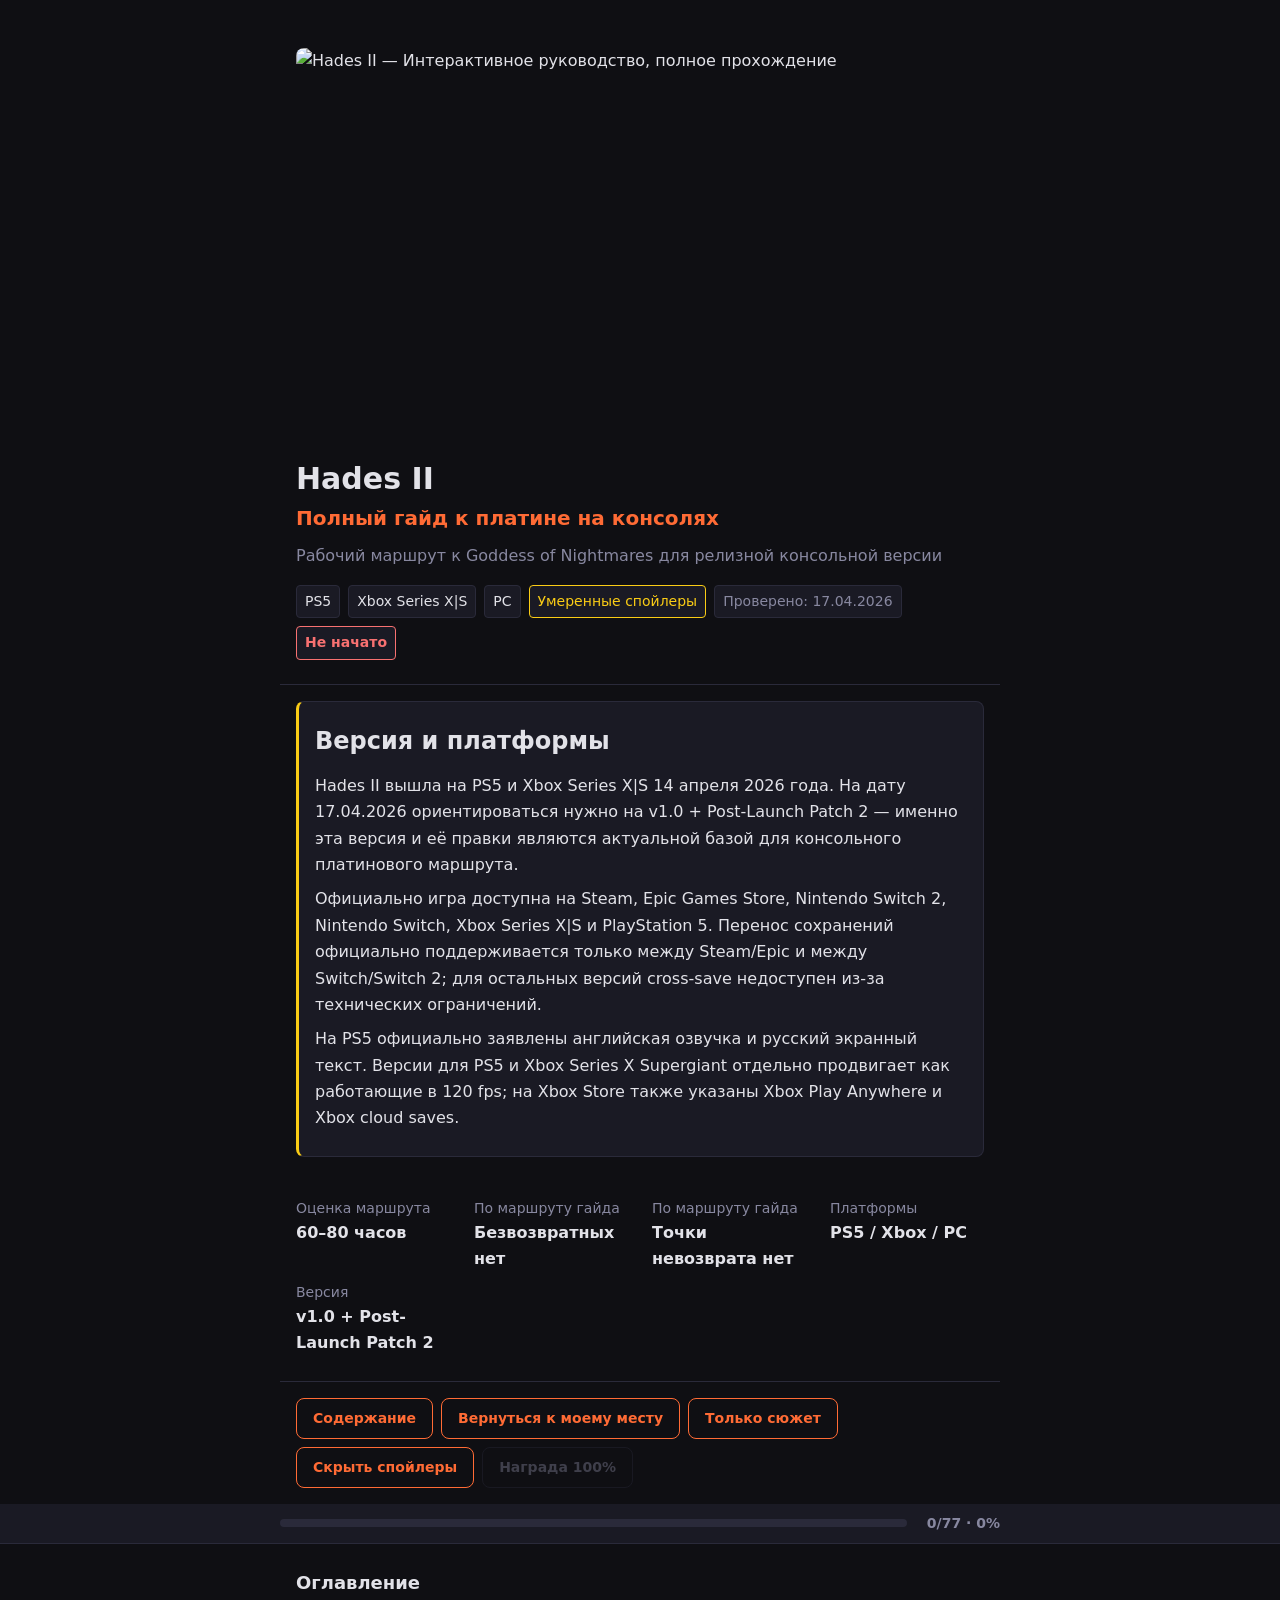
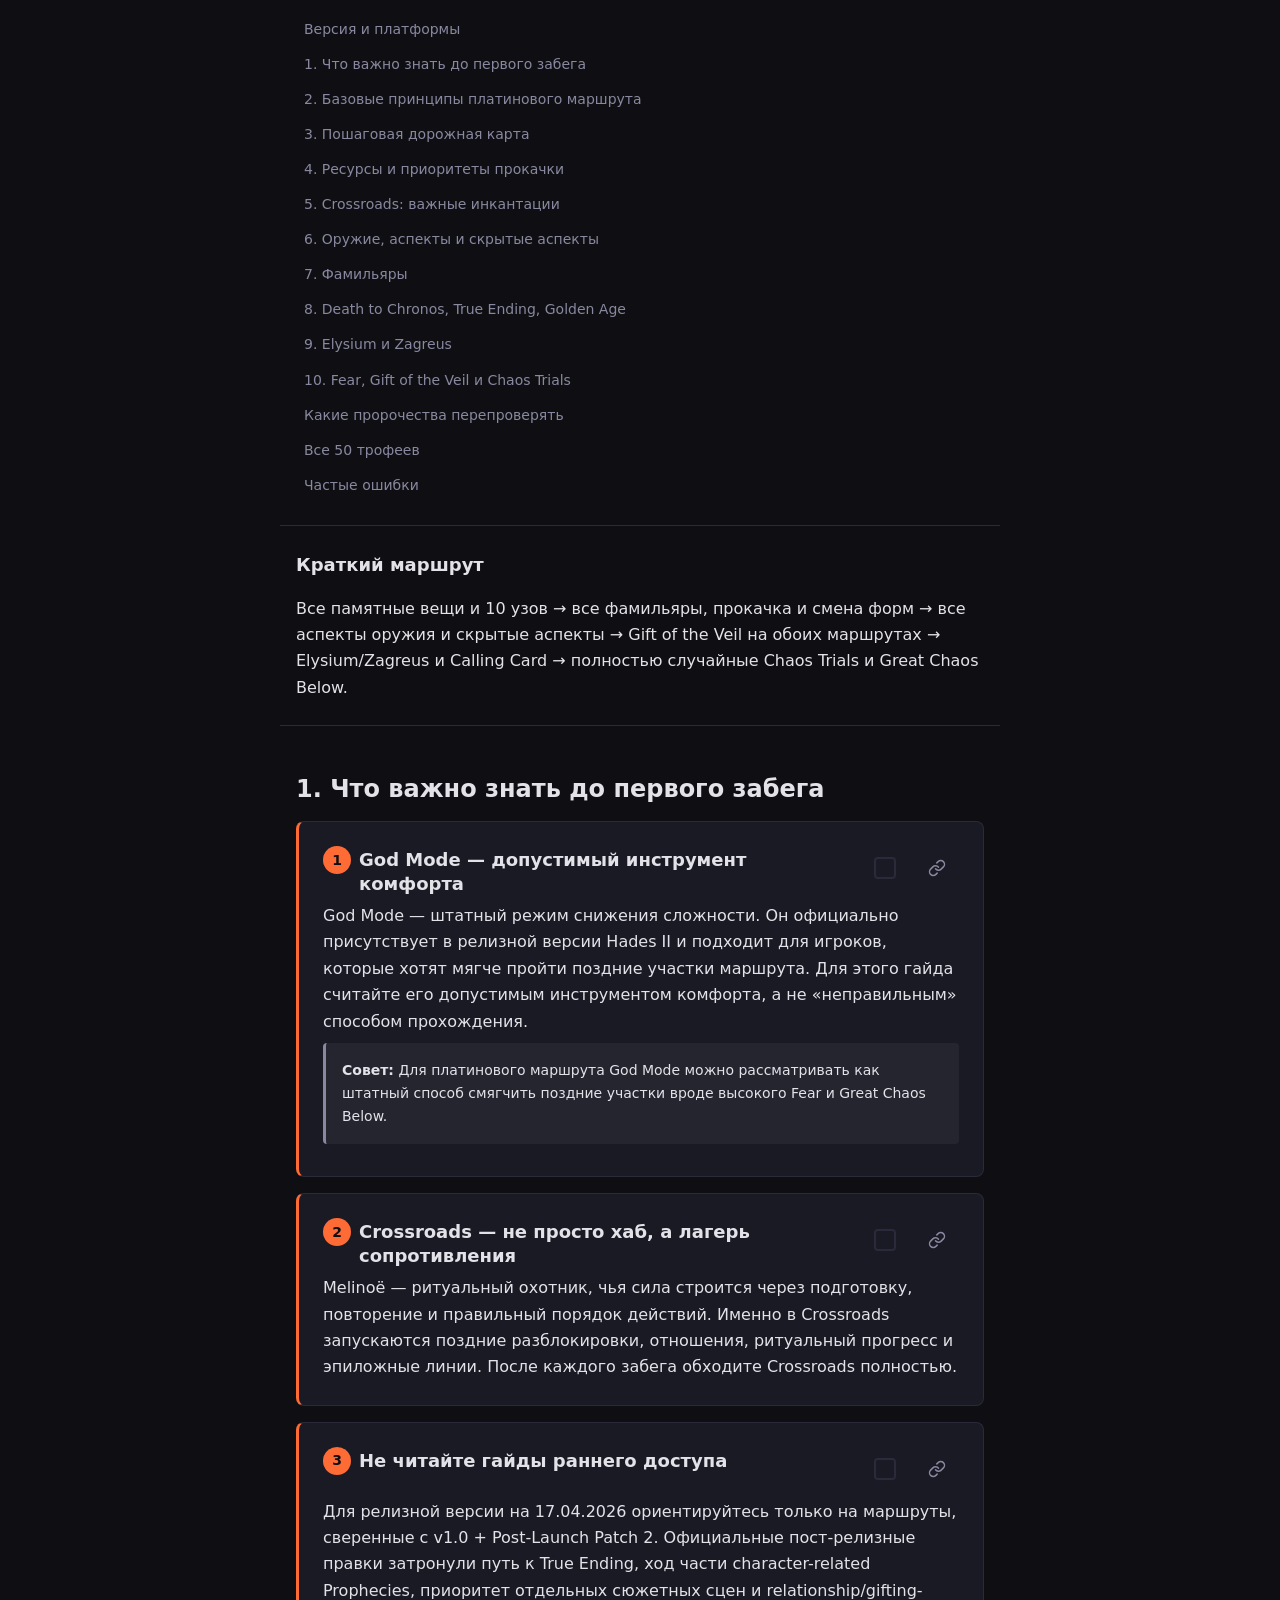
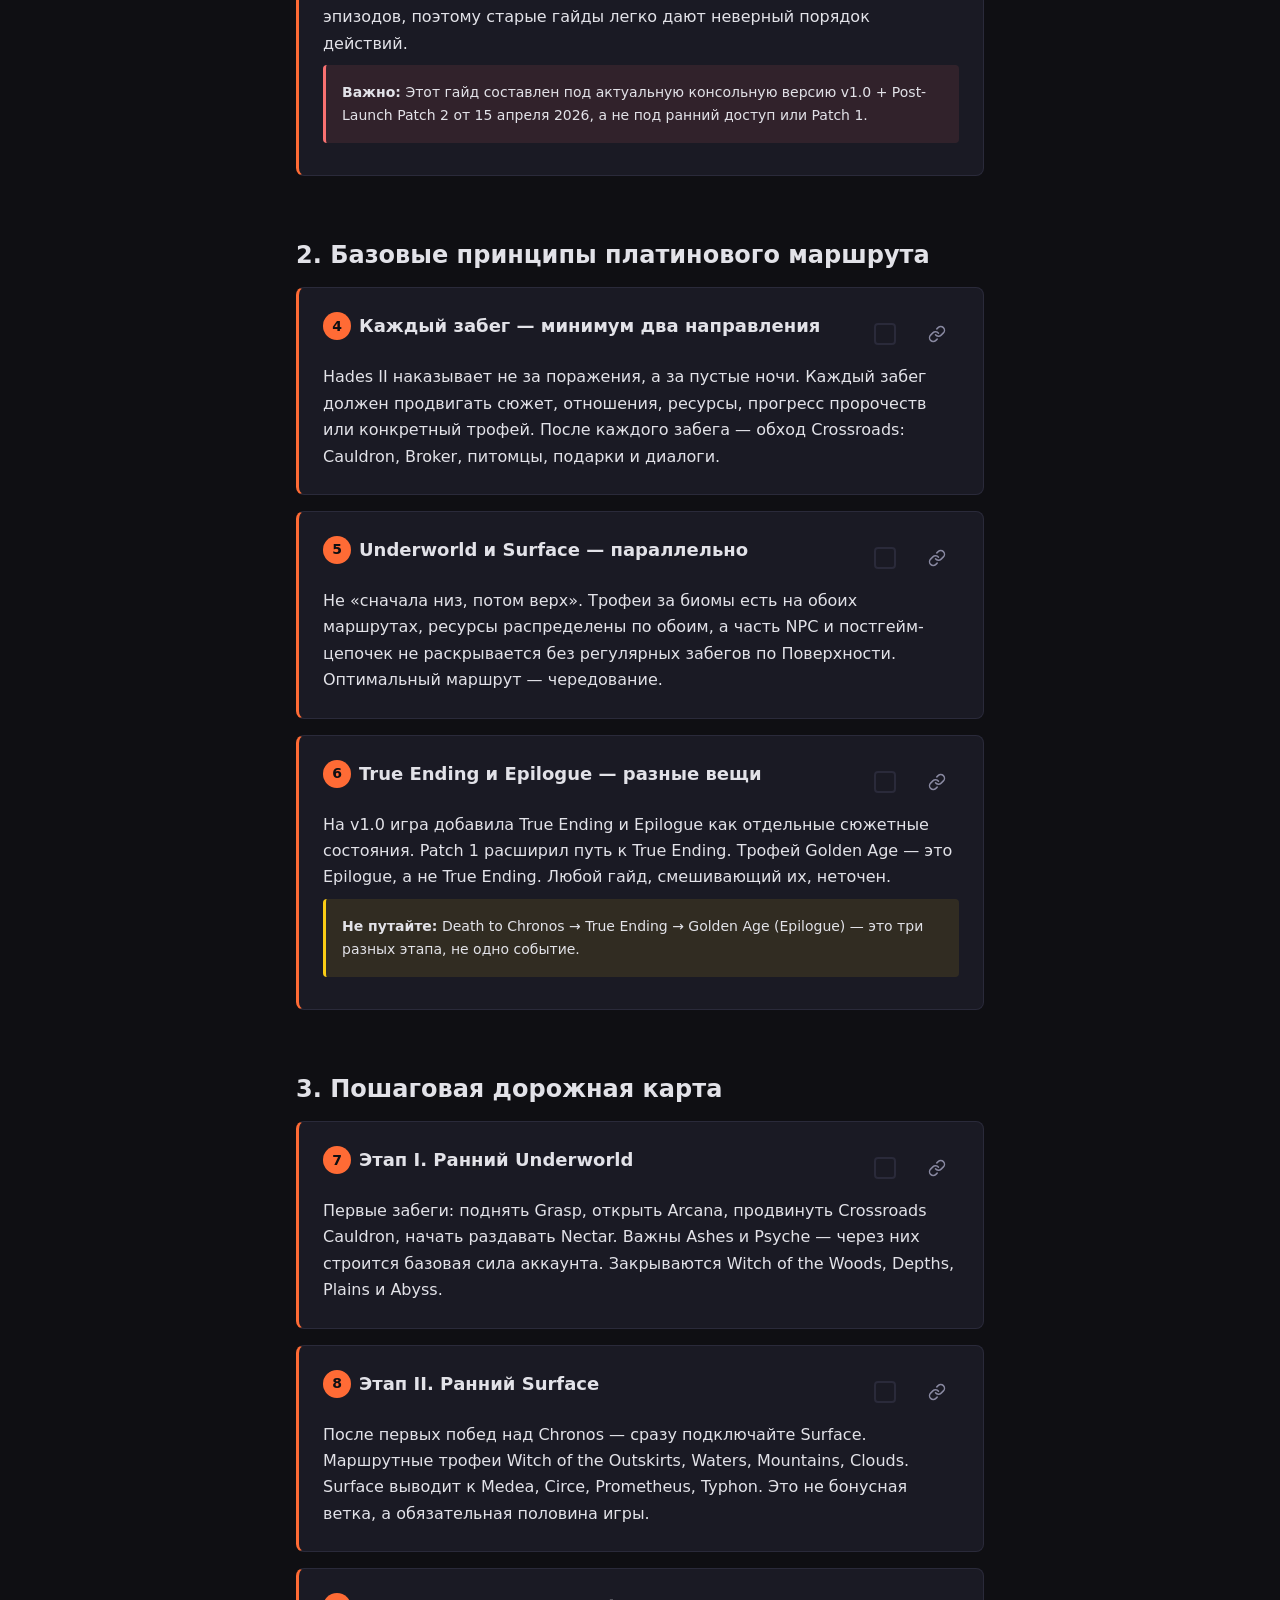
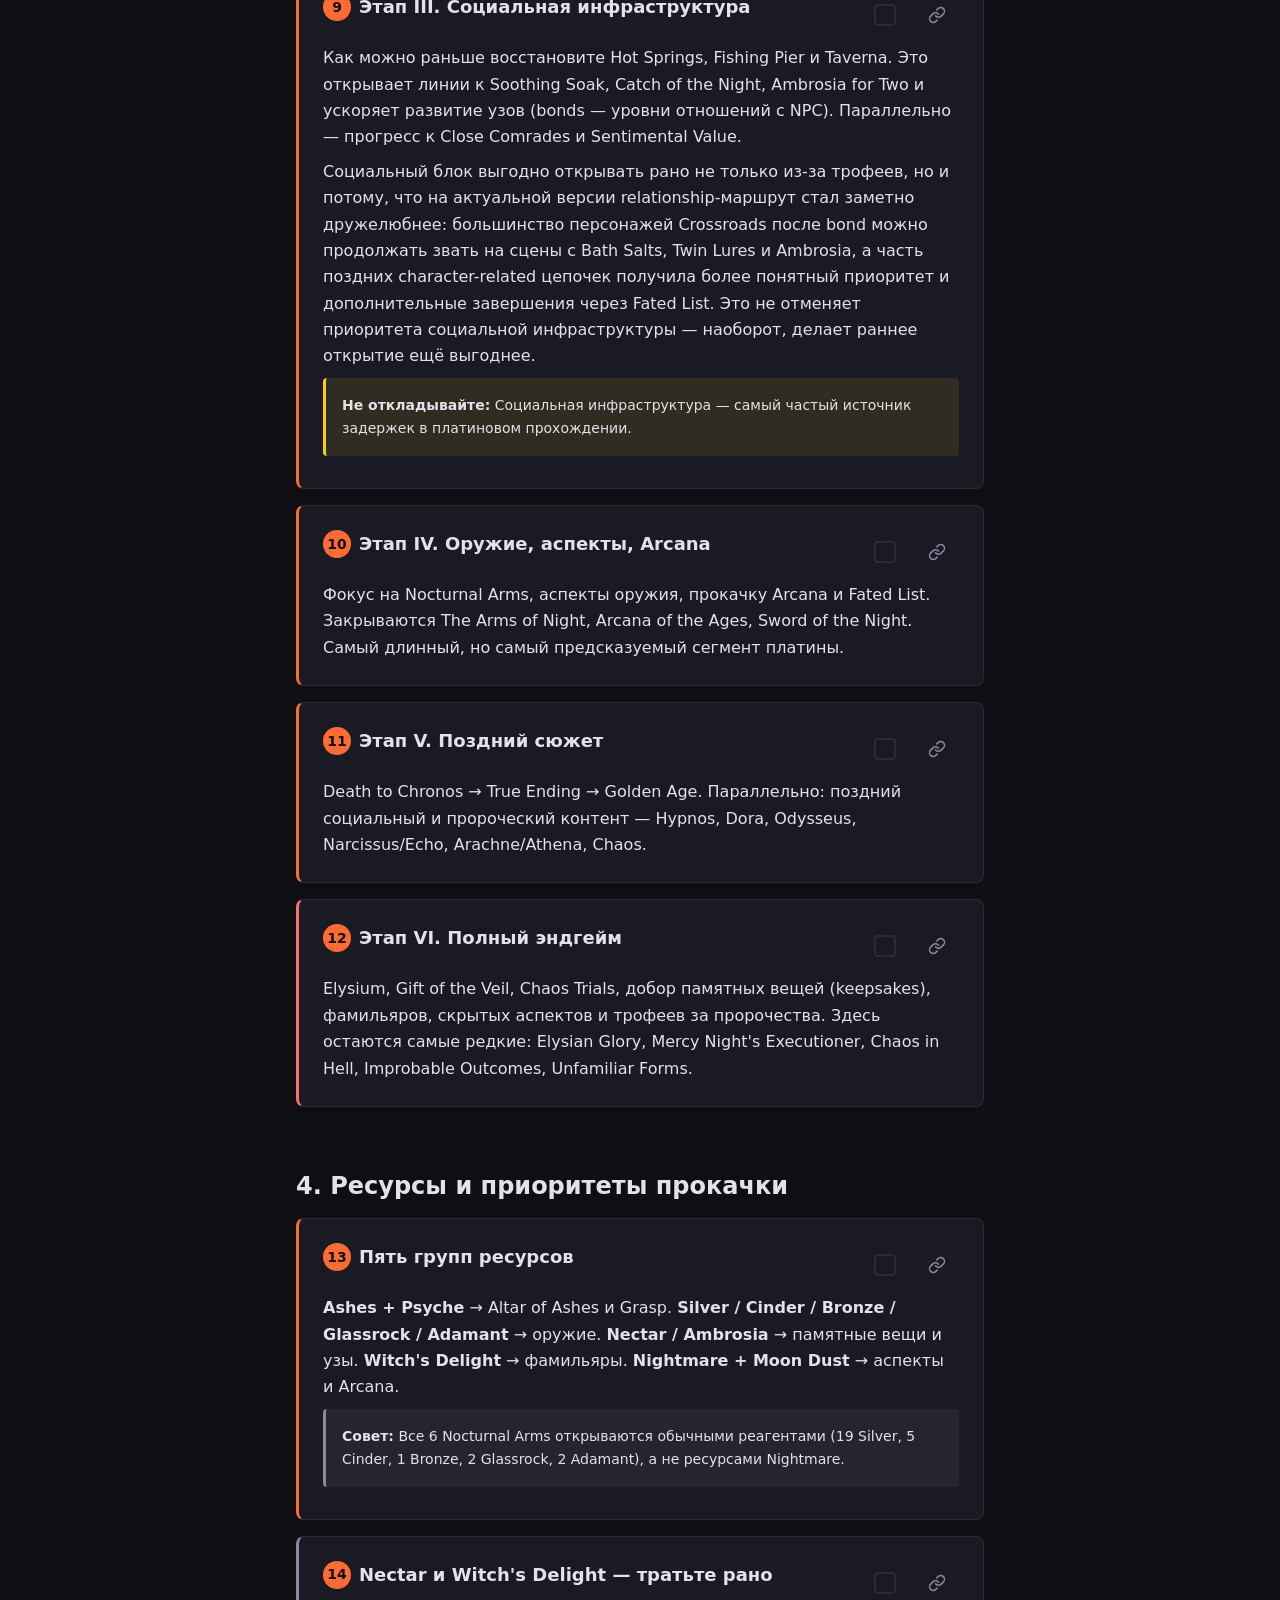
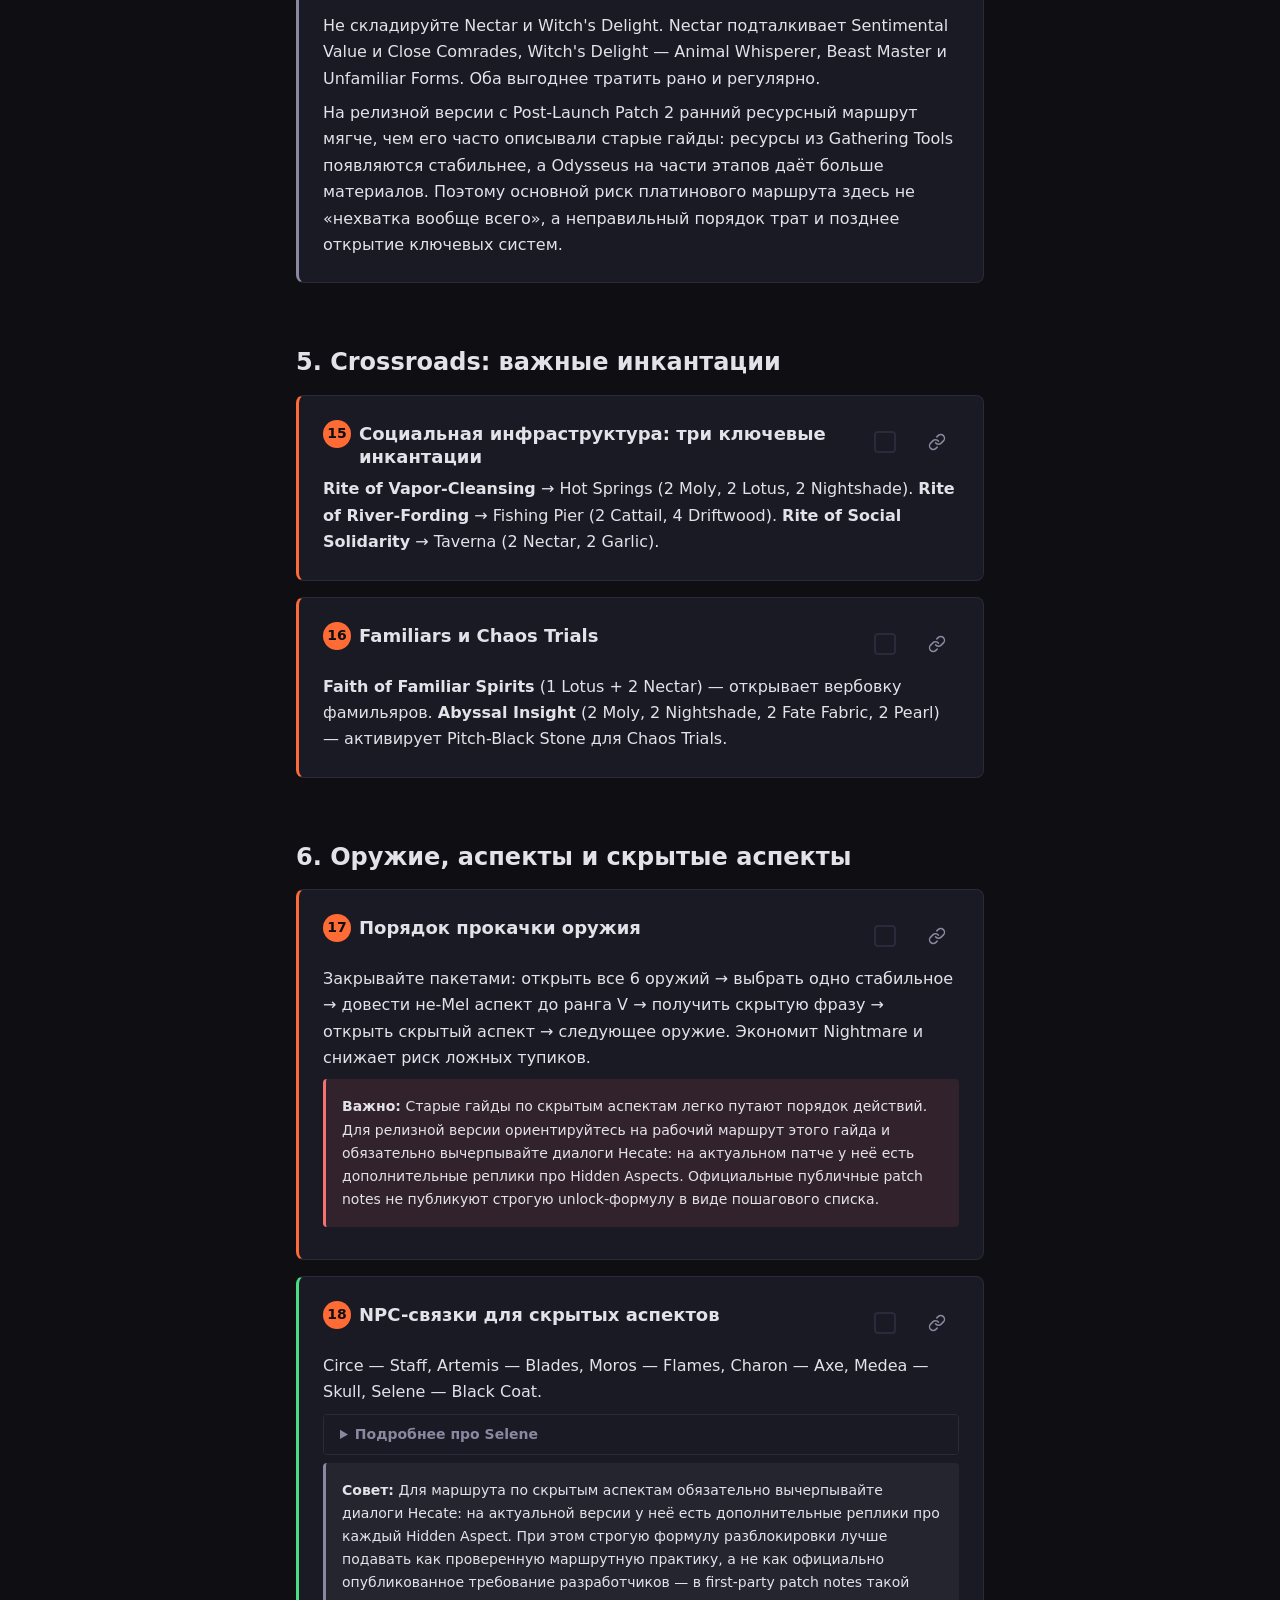
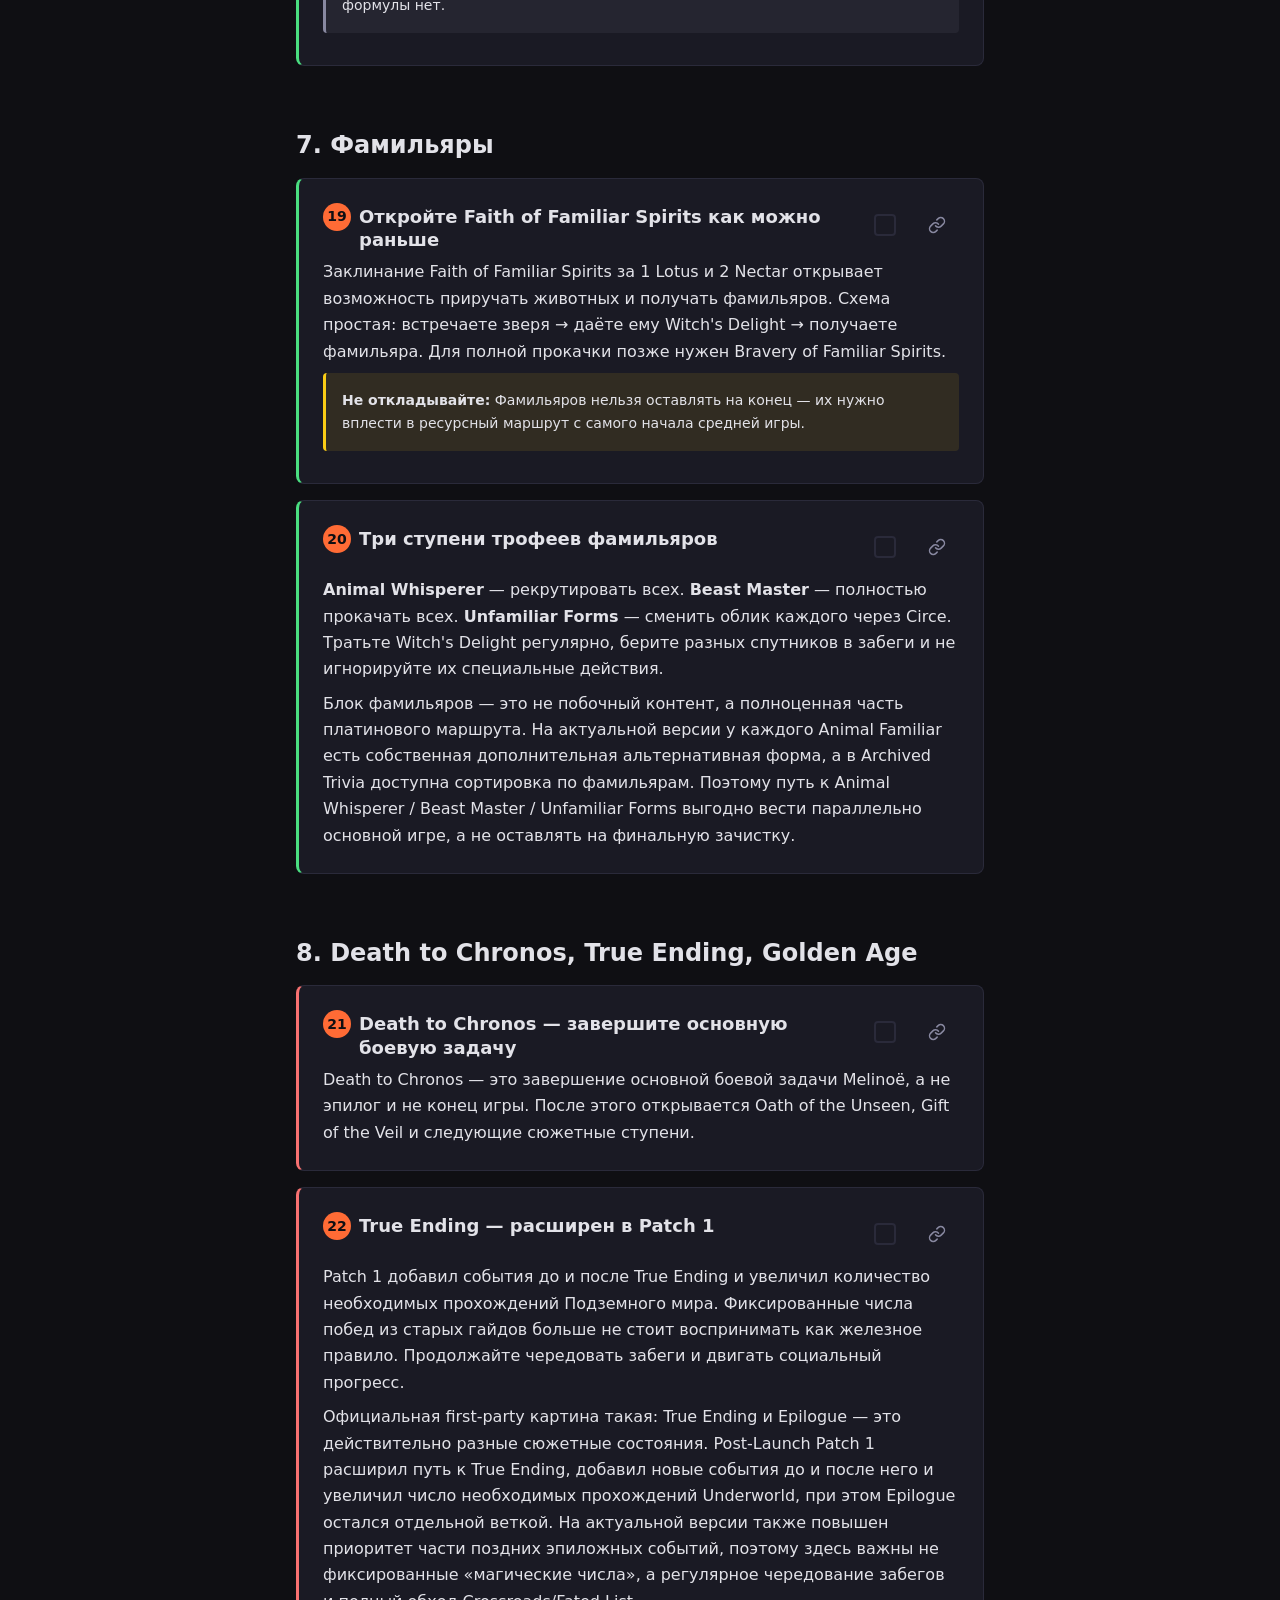
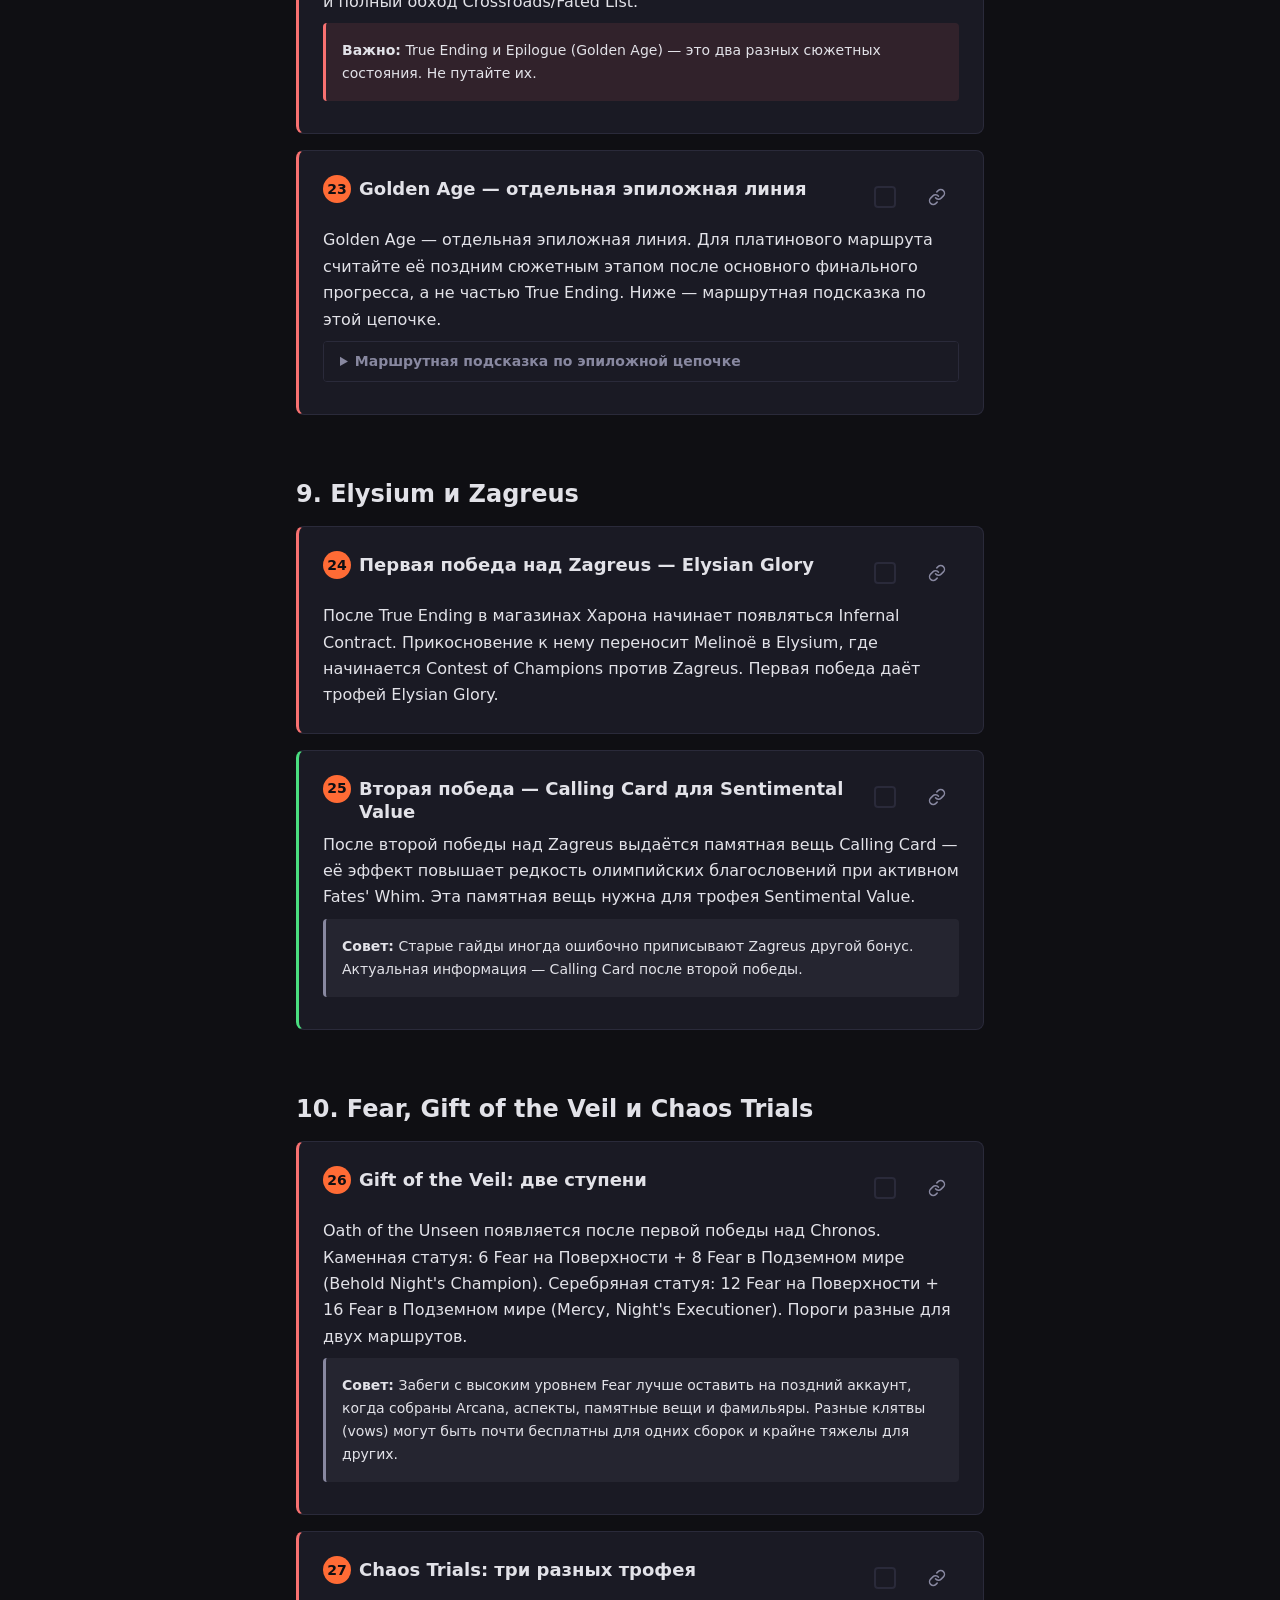
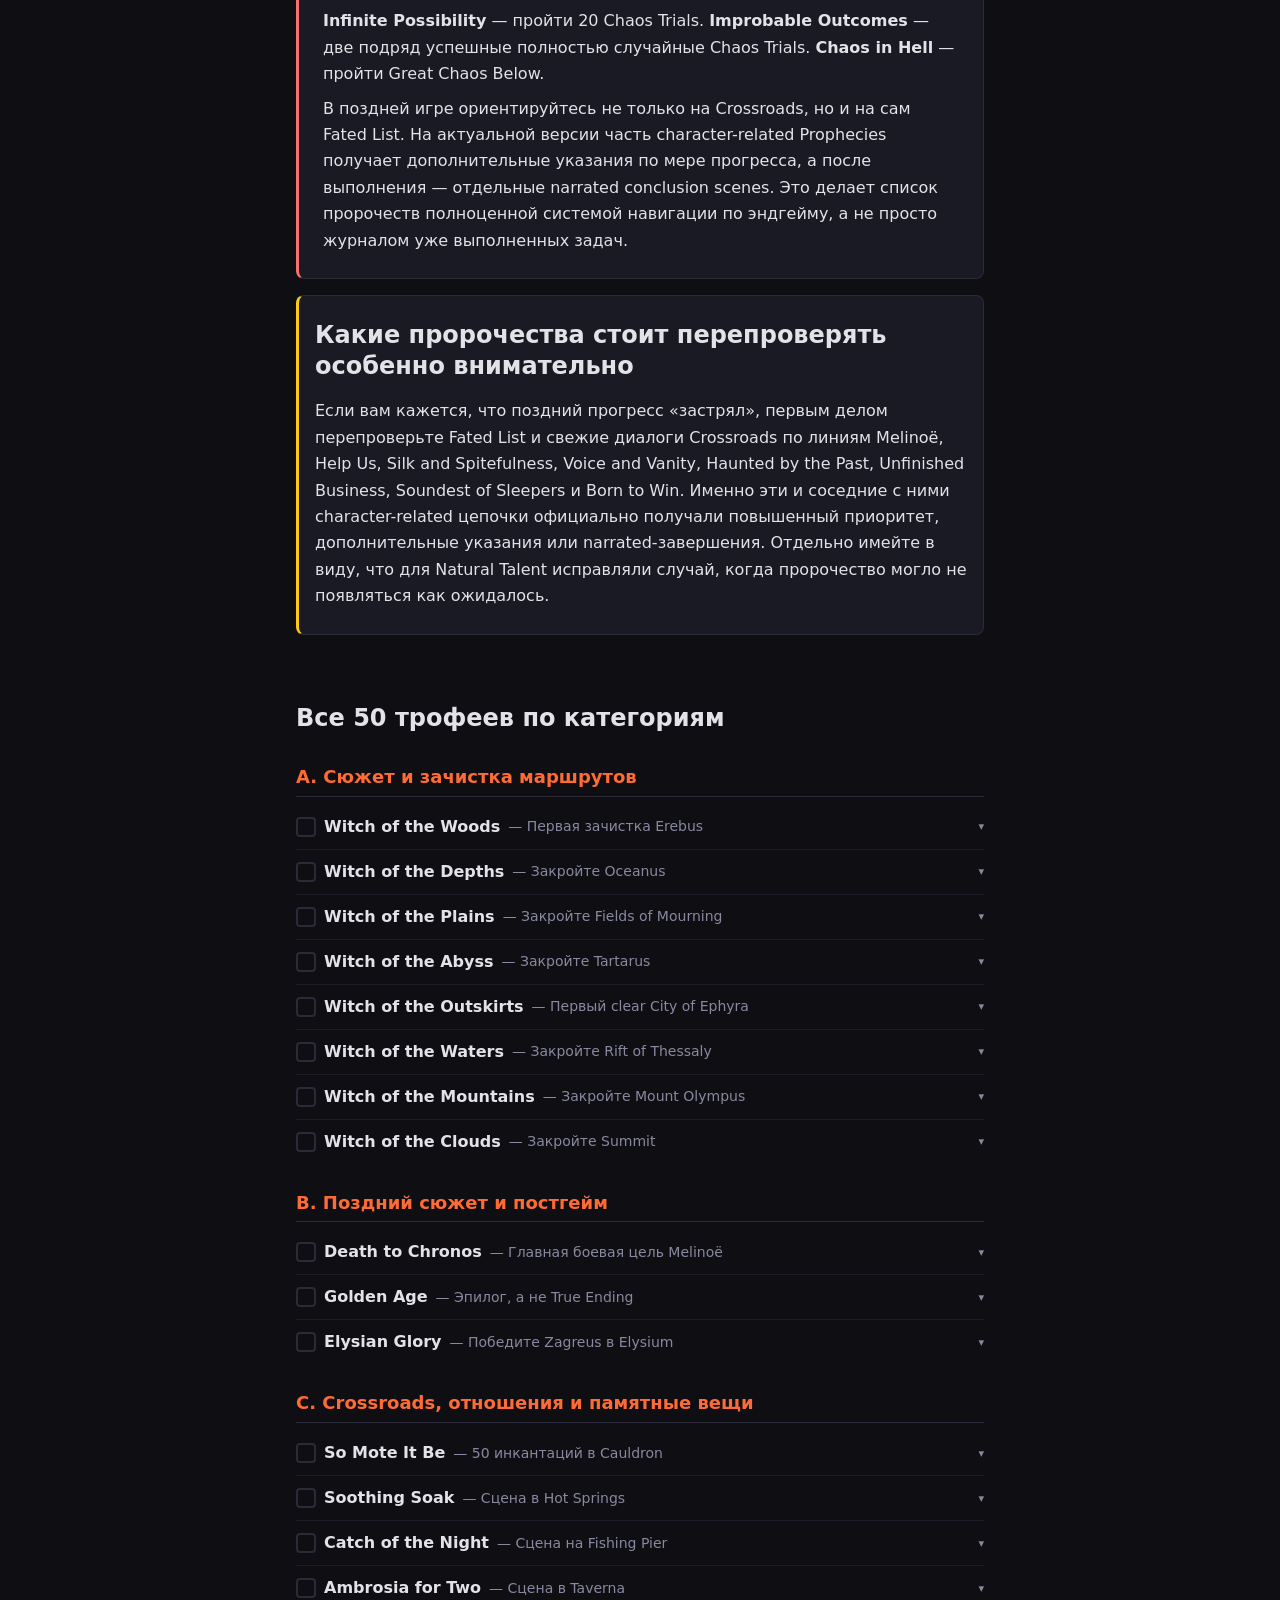
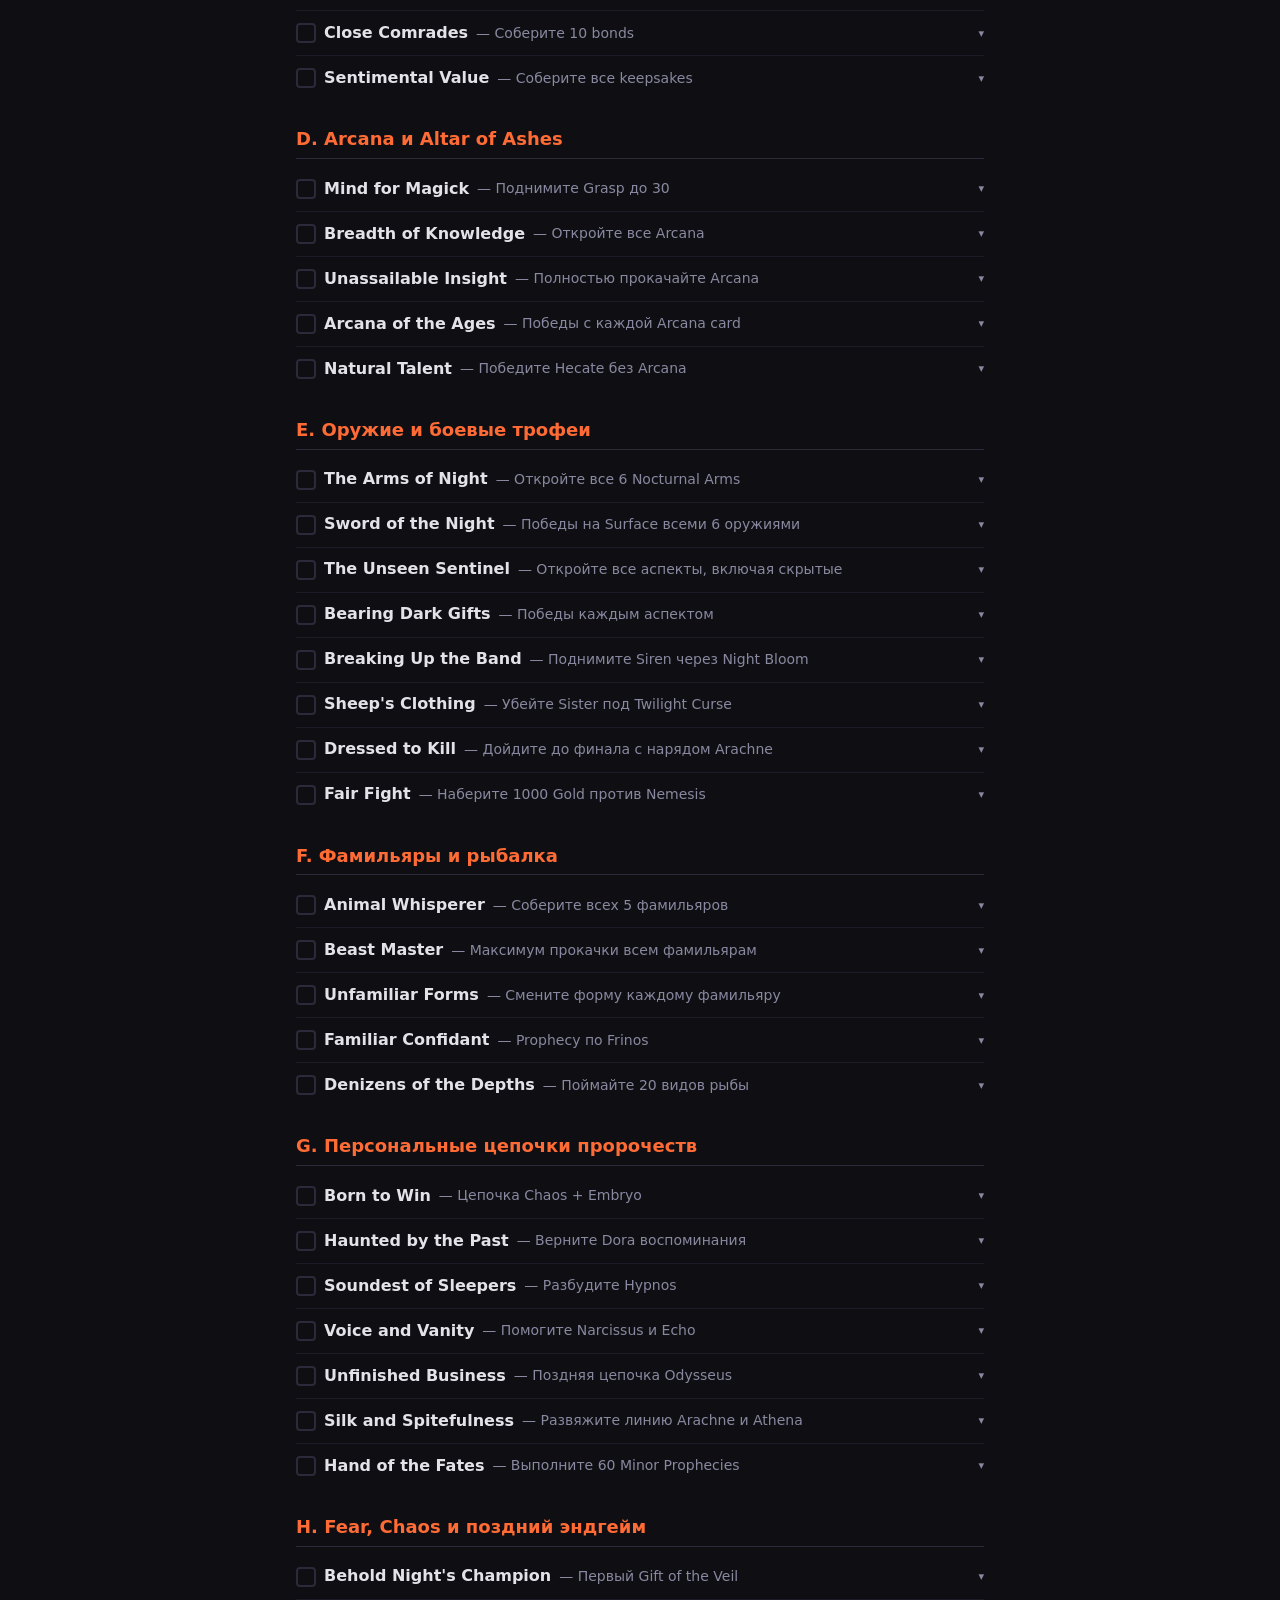
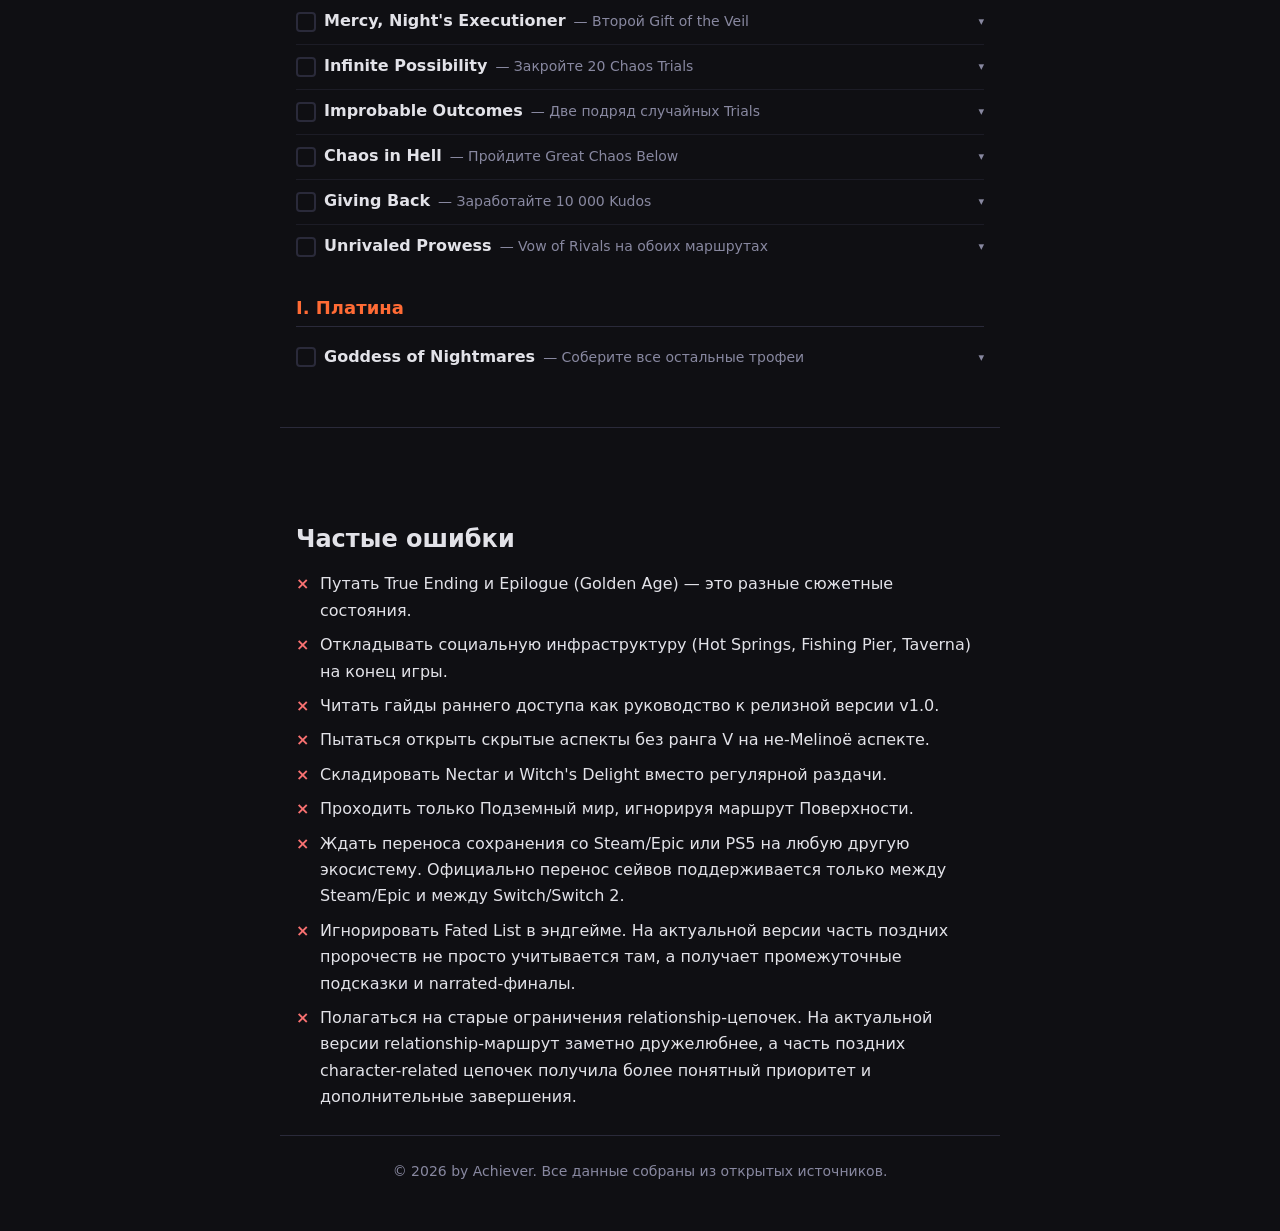
==== commit f2ee0991: "fix: убрать два лишних пункта из блока «Частые ошибки» Co-Authored-By: Claude Sonnet 4.6 <noreply@an" ====
--- a/docs/guides/hades-2-platinum/index.html
+++ b/docs/guides/hades-2-platinum/index.html
@@ -1555,11 +1555,9 @@
       <li>Пытаться открыть скрытые аспекты без ранга V на не-Melinoë аспекте.</li>
       <li>Складировать Nectar и Witch's Delight вместо регулярной раздачи.</li>
       <li>Проходить только Подземный мир, игнорируя маршрут Поверхности.</li>
-      <li>Считать, что консольный релиз ориентируется на Patch 1. Для публикации на 17.04.2026 база маршрута — v1.0 + Post-Launch Patch 2.</li>
       <li>Ждать переноса сохранения со Steam/Epic или PS5 на любую другую экосистему. Официально перенос сейвов поддерживается только между Steam/Epic и между Switch/Switch 2.</li>
       <li>Игнорировать Fated List в эндгейме. На актуальной версии часть поздних пророчеств не просто учитывается там, а получает промежуточные подсказки и narrated-финалы.</li>
       <li>Полагаться на старые ограничения relationship-цепочек. На актуальной версии relationship-маршрут заметно дружелюбнее, а часть поздних character-related цепочек получила более понятный приоритет и дополнительные завершения.</li>
-      <li>Подавать community-формулу скрытых аспектов как официальный текст разработчиков. В first-party patch notes подтверждены дополнительные реплики Hecate, но не опубликована строгая unlock-формула.</li>
     </ul>
   </section>
 
